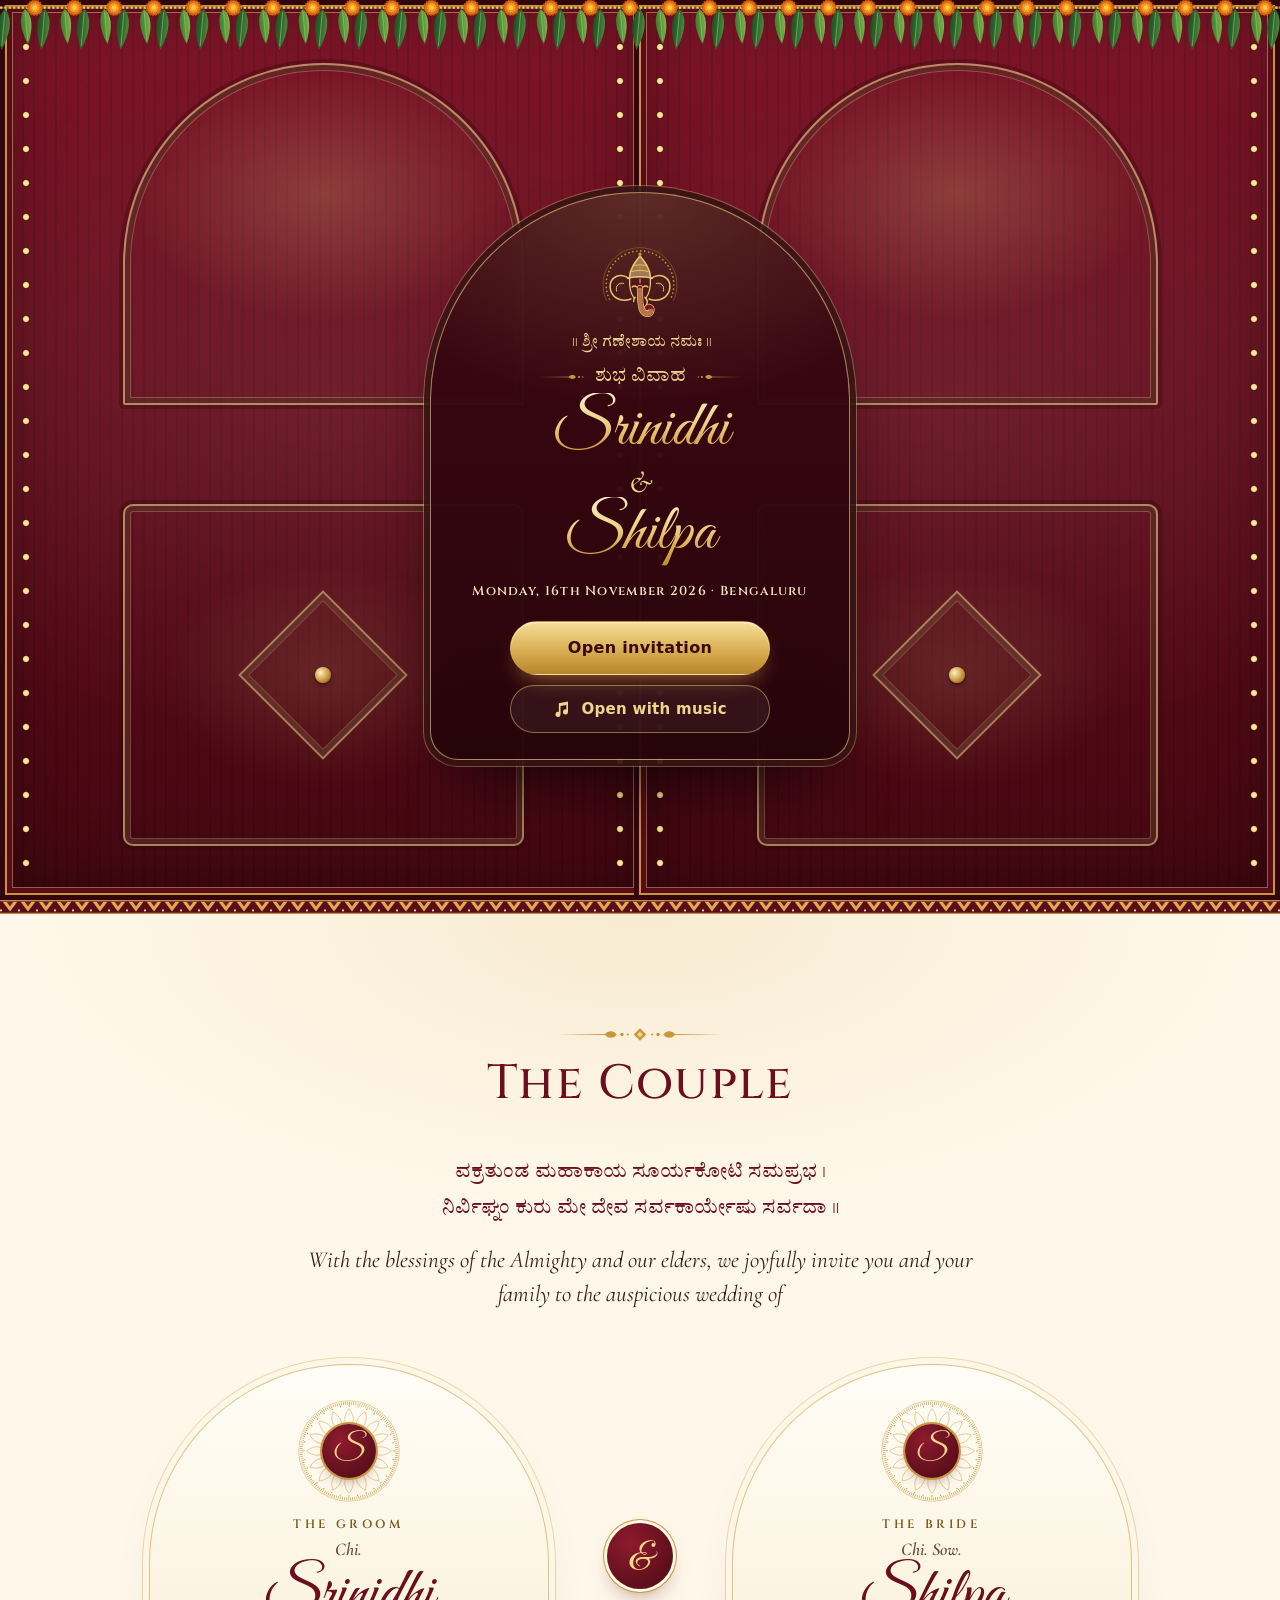
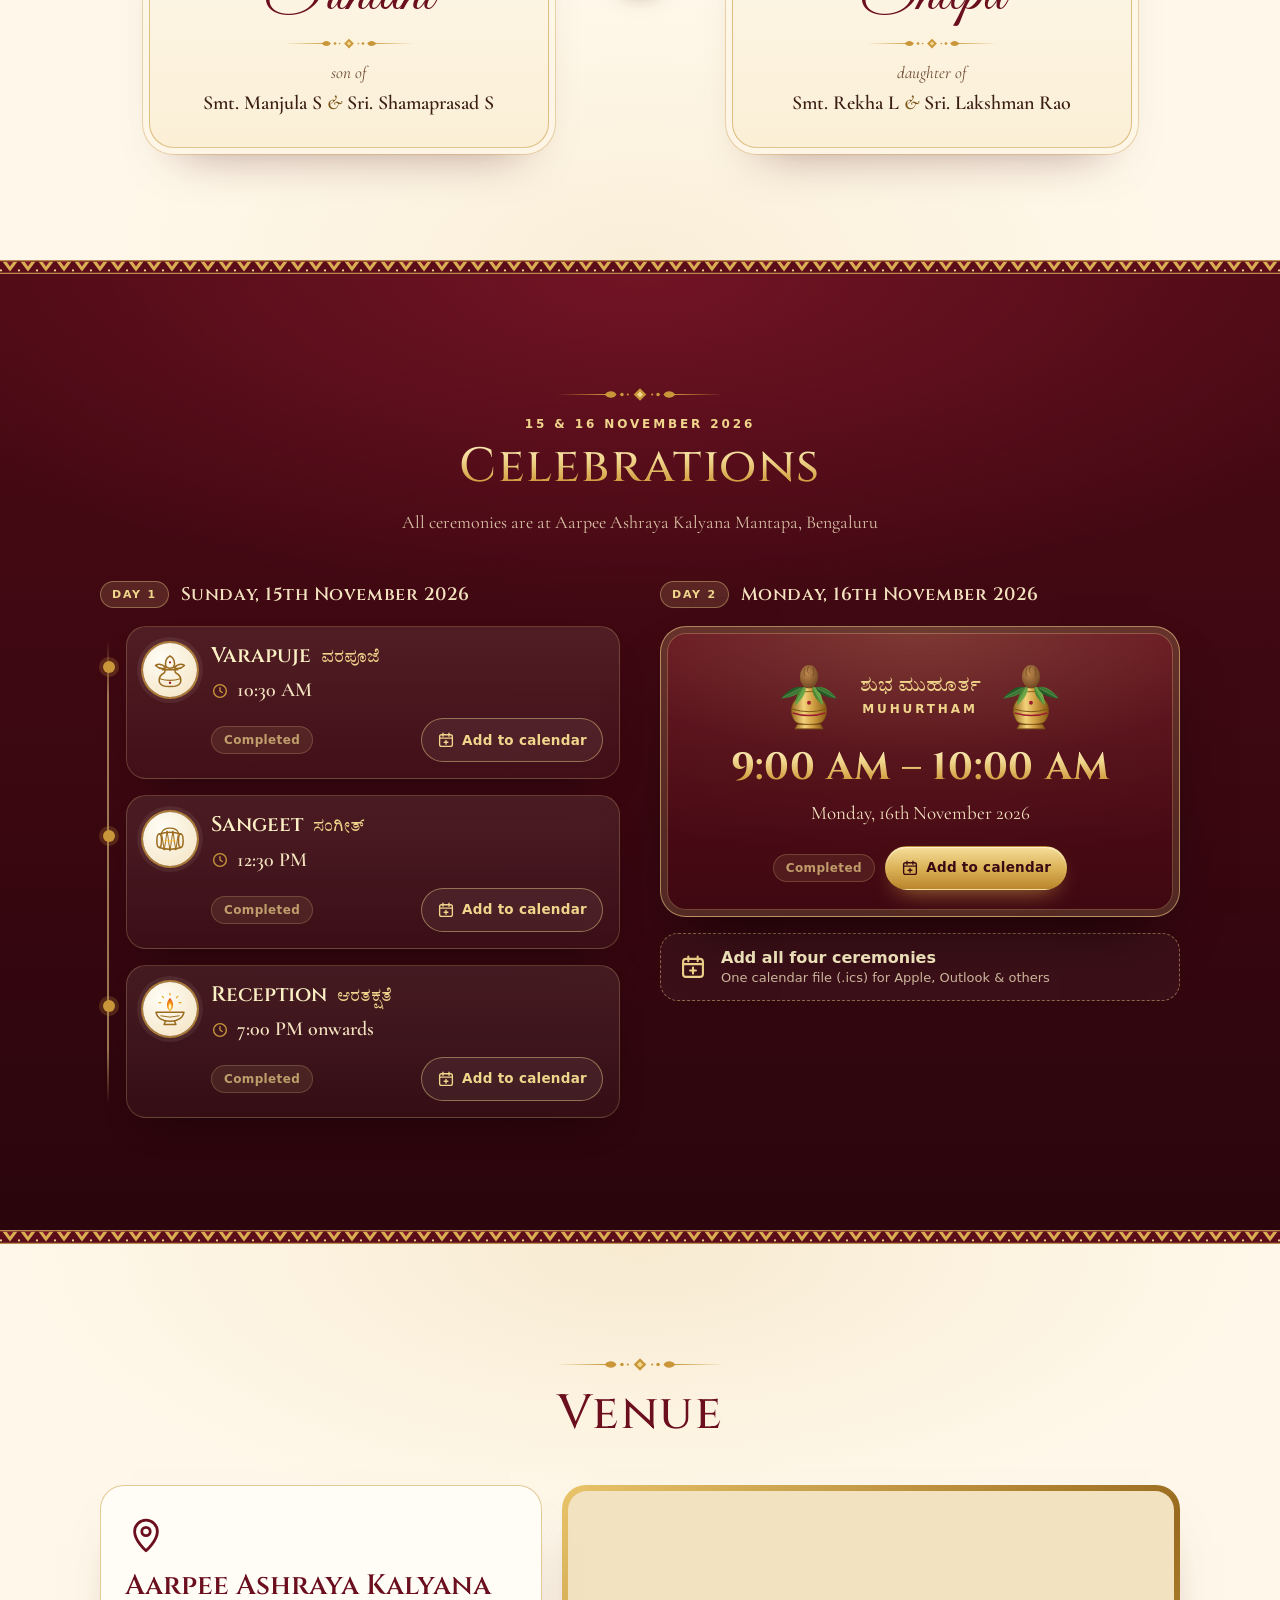
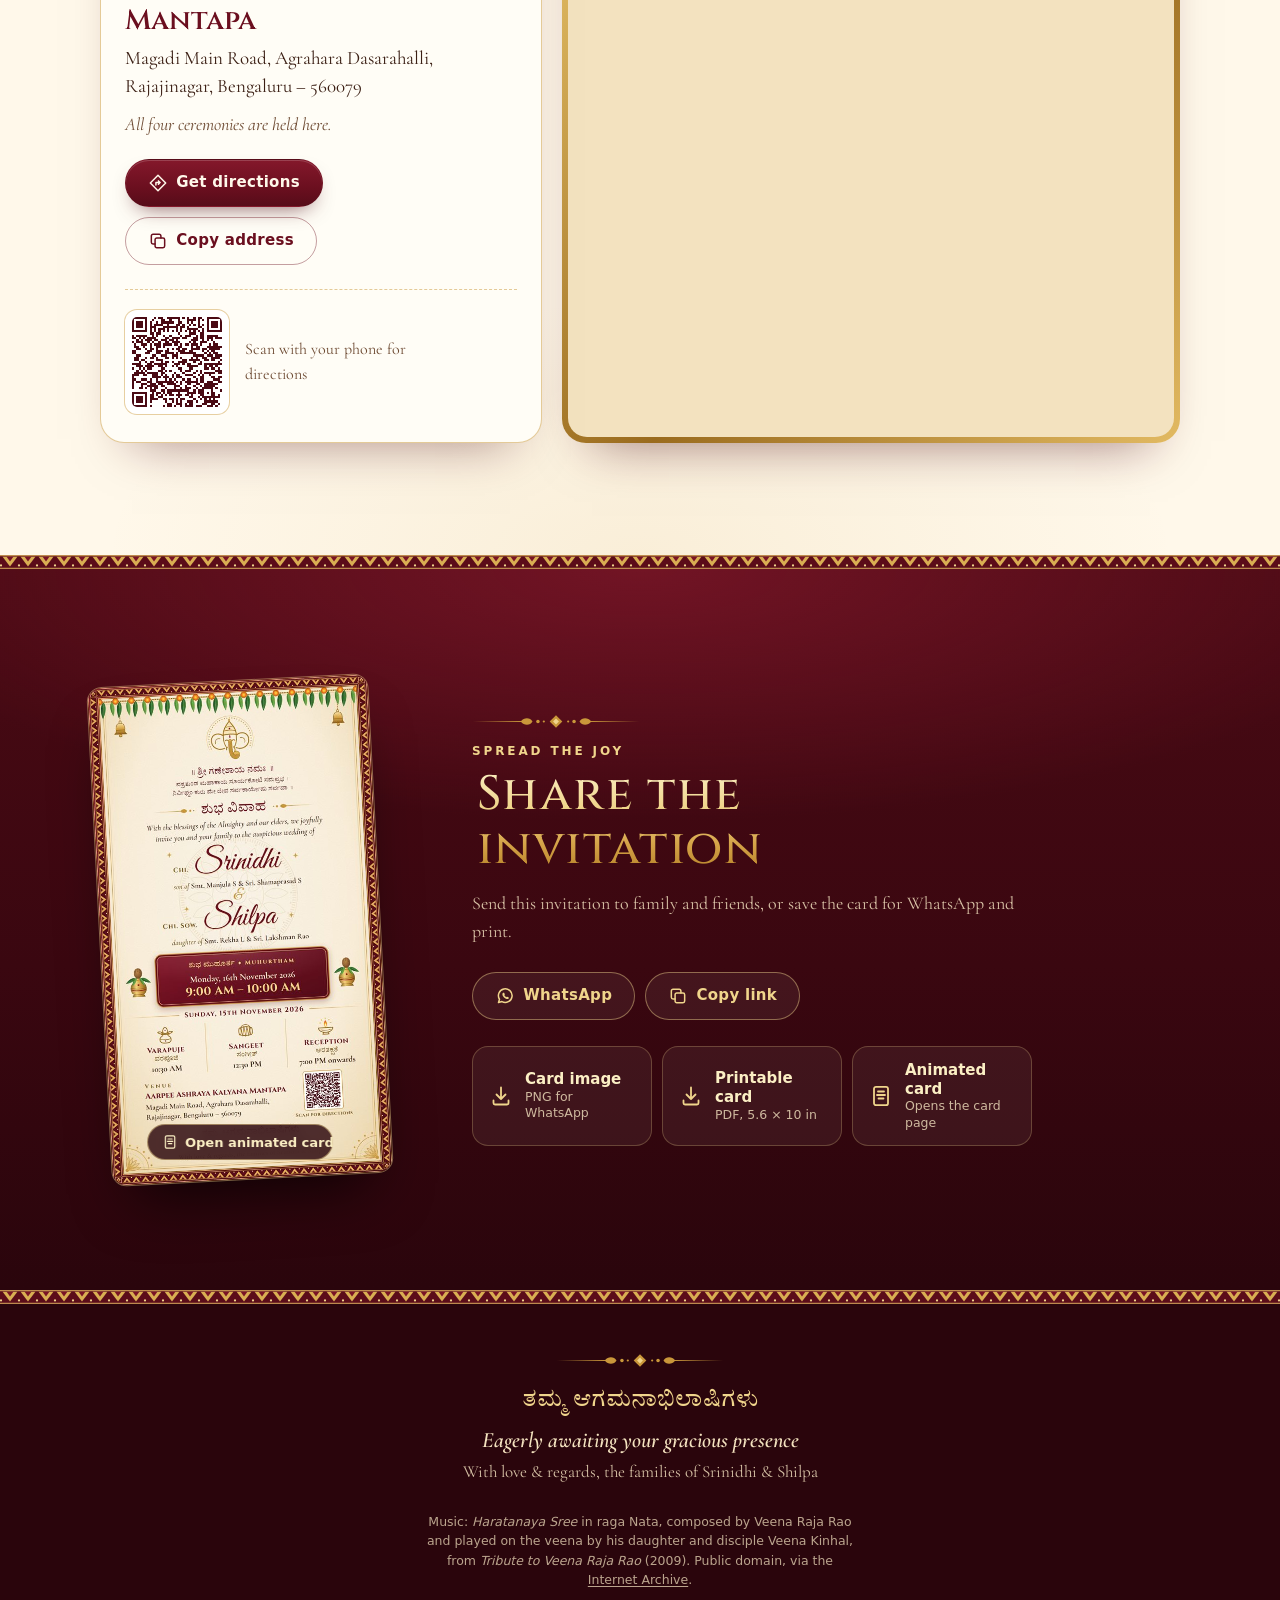
==== index.html @ bb2f0075 "Add public-domain veena background music (Haratanaya Sree) Play Haratanaya Sree (raga Nata), compose" ====
<!DOCTYPE html>
<html lang="en">
<head>
<meta charset="utf-8">
<meta name="viewport" content="width=device-width, initial-scale=1, viewport-fit=cover">
<title>Srinidhi &amp; Shilpa · Wedding Invitation · 16th November 2026</title>
<meta name="description" content="With joy we invite you to the wedding of Srinidhi &amp; Shilpa. Muhurtham: Monday, 16th November 2026, 9:00 AM – 10:00 AM at Aarpee Ashraya Kalyana Mantapa, Rajajinagar, Bengaluru.">
<meta property="og:type" content="website">
<meta property="og:title" content="Srinidhi &amp; Shilpa · Wedding Invitation">
<meta property="og:description" content="Muhurtham: Monday, 16th November 2026, 9:00 AM – 10:00 AM · Aarpee Ashraya Kalyana Mantapa, Bengaluru">
<meta property="og:url" content="https://sriiiii007.github.io/srinidhi-weds-shilpa/">
<meta property="og:image" content="https://sriiiii007.github.io/srinidhi-weds-shilpa/exports/srinidhi-weds-shilpa-invitation-preview.jpg">
<meta property="og:image:type" content="image/jpeg">
<meta property="og:image:width" content="540">
<meta property="og:image:height" content="960">
<meta property="og:image:alt" content="The wedding invitation card of Srinidhi &amp; Shilpa">
<meta name="theme-color" content="#4A0A14">
<link rel="icon" href="assets/favicon.svg" type="image/svg+xml">
<link rel="preconnect" href="https://fonts.googleapis.com">
<link rel="preconnect" href="https://fonts.gstatic.com" crossorigin>
<link rel="stylesheet" href="https://fonts.googleapis.com/css2?family=Cinzel:wght@500;700&amp;family=Cormorant+Garamond:ital,wght@0,500;0,600;0,700;1,500;1,600&amp;family=Great+Vibes&amp;family=Tiro+Kannada&amp;display=swap">
<link rel="stylesheet" href="assets/app.css">
<script>
(function (html) {
  html.classList.add('js');
  try {
    // The doors open once per visit and again on a reload. #section links and coming back to the page
    // (the back button, or returning from the card) go straight to the invitation.
    var perf = window.performance;
    var nav = perf && perf.getEntriesByType ? perf.getEntriesByType('navigation')[0] : null;
    var reload = nav ? nav.type === 'reload' : !!(perf && perf.navigation && perf.navigation.type === 1);
    if (document.wasDiscarded) reload = false; // a tab the browser unloaded to save memory
    if (!reload && (location.hash.length > 1 || sessionStorage.getItem('sws-opened'))) html.classList.add('opened');
  } catch (e) {}
  // If app.js never starts, fall back to the plain page: no doors, everything visible.
  setTimeout(function () { if (!window.SWS_READY) html.classList.remove('js'); }, 6000);
})(document.documentElement);
</script>
<script src="assets/app.js" defer></script>
</head>
<body>

<svg class="sprite" aria-hidden="true" focusable="false">
  <defs>
    <linearGradient id="g-gold" x1="0" y1="0" x2="0" y2="1">
      <stop offset="0" stop-color="#F7E2A0"/>
      <stop offset=".5" stop-color="#D4A246"/>
      <stop offset="1" stop-color="#9A6B1E"/>
    </linearGradient>
    <linearGradient id="g-leaf" x1="0" y1="0" x2="1" y2="0">
      <stop offset="0" stop-color="#1F5220"/>
      <stop offset=".55" stop-color="#2F6B2F"/>
      <stop offset="1" stop-color="#4E8A3A"/>
    </linearGradient>
    <linearGradient id="g-leaf2" x1="0" y1="0" x2="1" y2="0">
      <stop offset="0" stop-color="#3F7D2E"/>
      <stop offset=".55" stop-color="#5C9A3C"/>
      <stop offset="1" stop-color="#86B552"/>
    </linearGradient>
    <linearGradient id="g-fade" gradientUnits="userSpaceOnUse" x1="1" y1="0" x2="60" y2="0">
      <stop offset="0" stop-color="#C9973A" stop-opacity="0"/>
      <stop offset="1" stop-color="#C9973A"/>
    </linearGradient>
    <radialGradient id="g-flame" cx=".5" cy=".7" r=".6">
      <stop offset="0" stop-color="#FFE38A"/>
      <stop offset=".55" stop-color="#F7A21B"/>
      <stop offset="1" stop-color="#E0561B"/>
    </radialGradient>
    <linearGradient id="g-pot" x1="0" y1="0" x2="1" y2="0">
      <stop offset="0" stop-color="#9A6B1E"/>
      <stop offset=".35" stop-color="#F3D27A"/>
      <stop offset=".6" stop-color="#D4A246"/>
      <stop offset="1" stop-color="#8A5A12"/>
    </linearGradient>
    <radialGradient id="g-coconut" cx=".4" cy=".35" r=".7">
      <stop offset="0" stop-color="#C08A4E"/>
      <stop offset="1" stop-color="#6E4520"/>
    </radialGradient>

    <g id="leaf">
      <path d="M0 0C5.6 5 6.9 16.5 0 32C-6.9 16.5-5.6 5 0 0Z"/>
      <path d="M0 2.5V29" fill="none" stroke="#C9E3A4" stroke-width=".55" opacity=".6"/>
    </g>
    <g id="marigold">
      <circle r="5.8" fill="#E66F14"/>
      <circle r="5.8" fill="none" stroke="#B9500B" stroke-width="1.4" stroke-dasharray="1.3 .95"/>
      <circle r="4" fill="#F59A26"/>
      <circle r="4" fill="none" stroke="#D96F10" stroke-width="1.1" stroke-dasharray="1 .75"/>
      <circle r="1.9" fill="#FFC93F"/>
    </g>
    <g id="bell">
      <path d="M0 0V37" stroke="#A87822" stroke-width="1.4" stroke-dasharray="3 1.3"/>
      <circle cy="39.2" r="2.2" fill="none" stroke="#A87822" stroke-width="1.2"/>
      <path d="M0 41.5C-5.8 41.5-8.6 45.6-8.6 52.4V58.6L-11.8 62.6H11.8L8.6 58.6V52.4C8.6 45.6 5.8 41.5 0 41.5Z" fill="url(#g-gold)" stroke="#8A5A12" stroke-width=".8"/>
      <path d="M-8.6 54.6H8.6M-10.4 60.8H10.4" stroke="#8A5A12" stroke-width=".7"/>
      <circle cy="65.6" r="2.7" fill="url(#g-gold)" stroke="#8A5A12" stroke-width=".7"/>
    </g>

    <symbol id="flourish" viewBox="0 0 90 14">
      <path d="M1 7H60" stroke="url(#g-fade)" stroke-width="1.3"/>
      <path d="M58 7C62 1.8 69 1.8 72 7C69 12.2 62 12.2 58 7Z" fill="#C9973A"/>
      <circle cx="78.5" cy="7" r="2.1" fill="#C9973A"/>
      <circle cx="85.5" cy="7" r="1.3" fill="#C9973A"/>
    </symbol>
    <symbol id="orn" viewBox="0 0 200 20">
      <use href="#flourish" x="0" y="3" width="90" height="14"/>
      <use href="#flourish" x="0" y="3" width="90" height="14" transform="matrix(-1 0 0 1 200 0)"/>
      <path d="M100 2.5L107.5 10L100 17.5L92.5 10Z" fill="#C9973A"/>
      <path d="M100 6.5L103.5 10L100 13.5L96.5 10Z" fill="#F0D58C"/>
    </symbol>

    <symbol id="kalasha" viewBox="0 0 60 80">
      <path d="M24 35C24 38 22 39.5 19 41.5C11 46.5 9.5 58 15.5 66C19 70.5 41 70.5 44.5 66C50.5 58 49 46.5 41 41.5C38 39.5 36 38 36 35Z" fill="url(#g-pot)" stroke="#7A5418" stroke-width=".8"/>
      <path d="M12.6 53.5Q30 59 47.4 53.5" fill="none" stroke="#7A5418" stroke-width="1"/>
      <path d="M13.2 57.5Q30 63 46.8 57.5" fill="none" stroke="#9B1B30" stroke-width="1.6"/>
      <circle cx="30" cy="47" r="2" fill="#9B1B30"/>
      <path d="M18 69.5H42L44.5 74H15.5Z" fill="url(#g-pot)" stroke="#7A5418" stroke-width=".8"/>
      <path d="M21.5 31.5H38.5V35.5H21.5Z" fill="url(#g-pot)" stroke="#7A5418" stroke-width=".8"/>
      <use href="#leaf" fill="url(#g-leaf)" transform="translate(23 31) rotate(62) scale(.78)"/>
      <use href="#leaf" fill="url(#g-leaf2)" transform="translate(26 30) rotate(28) scale(.7)"/>
      <use href="#leaf" fill="url(#g-leaf2)" transform="translate(34 30) rotate(-28) scale(.7)"/>
      <use href="#leaf" fill="url(#g-leaf)" transform="translate(37 31) rotate(-62) scale(.78)"/>
      <ellipse cx="30" cy="20" rx="9.5" ry="12" fill="url(#g-coconut)"/>
      <path d="M30 8.5C27.8 12 27.8 15 30 17M26 11C24.5 14 24.6 17 26 19.5M34 11C35.5 14 35.4 17 34 19.5" fill="none" stroke="#4E2E12" stroke-width=".8" opacity=".6"/>
    </symbol>

    <!-- Mandala in currentColor, so it can be gold on maroon or deep gold on ivory -->
    <symbol id="mandala" viewBox="-120 -120 240 240">
      <g fill="none" stroke="currentColor" stroke-width="1">
        <circle r="116"/>
        <circle r="110" stroke-width="7" stroke-dasharray="1.4 3.4"/>
        <circle r="50"/>
        <circle r="16"/>
        <circle r="104" stroke-width="3.2" stroke-linecap="round" stroke-dasharray="0 20.42"/>
<!--@MANDALA-->
        <path d="M0-98C13-82 13-64 0-52C-13-64-13-82 0-98Z" transform="rotate(0)"/>
        <path d="M0-98C13-82 13-64 0-52C-13-64-13-82 0-98Z" transform="rotate(22.5)"/>
        <path d="M0-98C13-82 13-64 0-52C-13-64-13-82 0-98Z" transform="rotate(45)"/>
        <path d="M0-98C13-82 13-64 0-52C-13-64-13-82 0-98Z" transform="rotate(67.5)"/>
        <path d="M0-98C13-82 13-64 0-52C-13-64-13-82 0-98Z" transform="rotate(90)"/>
        <path d="M0-98C13-82 13-64 0-52C-13-64-13-82 0-98Z" transform="rotate(112.5)"/>
        <path d="M0-98C13-82 13-64 0-52C-13-64-13-82 0-98Z" transform="rotate(135)"/>
        <path d="M0-98C13-82 13-64 0-52C-13-64-13-82 0-98Z" transform="rotate(157.5)"/>
        <path d="M0-98C13-82 13-64 0-52C-13-64-13-82 0-98Z" transform="rotate(180)"/>
        <path d="M0-98C13-82 13-64 0-52C-13-64-13-82 0-98Z" transform="rotate(202.5)"/>
        <path d="M0-98C13-82 13-64 0-52C-13-64-13-82 0-98Z" transform="rotate(225)"/>
        <path d="M0-98C13-82 13-64 0-52C-13-64-13-82 0-98Z" transform="rotate(247.5)"/>
        <path d="M0-98C13-82 13-64 0-52C-13-64-13-82 0-98Z" transform="rotate(270)"/>
        <path d="M0-98C13-82 13-64 0-52C-13-64-13-82 0-98Z" transform="rotate(292.5)"/>
        <path d="M0-98C13-82 13-64 0-52C-13-64-13-82 0-98Z" transform="rotate(315)"/>
        <path d="M0-98C13-82 13-64 0-52C-13-64-13-82 0-98Z" transform="rotate(337.5)"/>
        <path d="M0-48C8-40 8-30 0-22C-8-30-8-40 0-48Z" transform="rotate(22.5)"/>
        <path d="M0-48C8-40 8-30 0-22C-8-30-8-40 0-48Z" transform="rotate(67.5)"/>
        <path d="M0-48C8-40 8-30 0-22C-8-30-8-40 0-48Z" transform="rotate(112.5)"/>
        <path d="M0-48C8-40 8-30 0-22C-8-30-8-40 0-48Z" transform="rotate(157.5)"/>
        <path d="M0-48C8-40 8-30 0-22C-8-30-8-40 0-48Z" transform="rotate(202.5)"/>
        <path d="M0-48C8-40 8-30 0-22C-8-30-8-40 0-48Z" transform="rotate(247.5)"/>
        <path d="M0-48C8-40 8-30 0-22C-8-30-8-40 0-48Z" transform="rotate(292.5)"/>
        <path d="M0-48C8-40 8-30 0-22C-8-30-8-40 0-48Z" transform="rotate(337.5)"/>
<!--/@MANDALA-->
      </g>
    </symbol>

    <!-- Ganesha line art. Colours come from --gn-* custom properties on the <svg> that uses it. -->
    <symbol id="ganesha" viewBox="0 0 120 120">
      <g fill="none" stroke-linecap="round" stroke-linejoin="round">
        <path d="M12.9 80A52 52 0 1 1 107.1 80" style="stroke: var(--gn-halo, #C9973A)" stroke-width="2.6" stroke-dasharray="0 6.2"/>
        <path d="M8.3 82A57 57 0 1 1 111.7 82" style="stroke: var(--gn-halo, #C9973A)" stroke-width=".8" opacity=".7"/>
        <g style="stroke: var(--gn-line, #A87822)" stroke-width="2.4">
          <path d="M44 47C44 34 52 24 60 14C68 24 76 34 76 47" style="fill: var(--gn-crown, #F6DE9A)" fill-opacity=".5"/>
          <path d="M41 48Q60 43.5 79 48"/>
          <path d="M47.5 37.5Q60 34 72.5 37.5" stroke-width="1.5"/>
          <path d="M51.5 28.5Q60 26 68.5 28.5" stroke-width="1.3"/>
          <path d="M44 49C30 38 13 46 14 62C15 77 30 86 46 80"/>
          <path d="M76 49C90 38 107 46 106 62C105 77 90 86 74 80"/>
          <path d="M35 56C27 54 22 60 24 68" stroke-width="1.5"/>
          <path d="M85 56C93 54 98 60 96 68" stroke-width="1.5"/>
          <path d="M44 49C43.5 61 45.5 71 50.5 78" stroke-width="2"/>
          <path d="M76 49C76.5 61 74.5 71 69.5 78" stroke-width="2"/>
          <path d="M48 61.5Q51.5 58.5 55 61.5" stroke-width="2.2"/>
          <path d="M65 61.5Q68.5 58.5 72 61.5" stroke-width="2.2"/>
          <path d="M52.5 77.5C50 80 49.5 82 50.3 84" stroke-width="2.2"/>
          <path d="M67.5 77.5C71.5 81 72 86 69.5 90" stroke-width="2.2"/>
        </g>
        <path d="M60 63C60 77 59.5 88 63 96.5C66.5 104.5 75.5 105 77.5 98.5C79 93.5 74.5 90.5 71 93.5" style="stroke: var(--gn-line, #A87822)" stroke-width="9.4"/>
        <path d="M60 63C60 77 59.5 88 63 96.5C66.5 104.5 75.5 105 77.5 98.5C79 93.5 74.5 90.5 71 93.5" style="stroke: var(--gn-trunk, #E2B65A)" stroke-width="7"/>
        <path d="M60 66C60 77 59.5 88 63 96.5C66.5 104.5 75.5 105 77.5 98.5" style="stroke: var(--gn-line, #A87822)" stroke-width="7" stroke-dasharray=".9 3.6" opacity=".55"/>
      </g>
      <path d="M60 47.5C61.8 50.5 61.8 53.5 60 56.5C58.2 53.5 58.2 50.5 60 47.5Z" style="fill: var(--gn-tilak, #9B1B30)"/>
      <circle cx="60" cy="11" r="2.4" style="fill: var(--gn-halo, #C9973A)"/>
      <circle cx="60" cy="32" r="2" style="fill: var(--gn-tilak, #9B1B30)"/>
    </symbol>

    <!-- Interface icons: 24 x 24, stroked with currentColor by CSS -->
    <symbol id="i-home" viewBox="0 0 24 24"><path d="M3.5 10.5L12 3.5L20.5 10.5"/><path d="M5.5 9V20H18.5V9"/><path d="M10 20V14.5H14V20"/></symbol>
    <symbol id="i-couple" viewBox="0 0 24 24"><circle cx="9" cy="8" r="3.2"/><path d="M3 19.5C3 16.1 5.7 13.7 9 13.7S15 16.1 15 19.5"/><path d="M15.5 4.9A3.2 3.2 0 0 1 15.5 11.1"/><path d="M17.6 13.9C19.7 14.5 21 16.5 21 19.5"/></symbol>
    <symbol id="i-events" viewBox="0 0 24 24"><rect x="3.5" y="5" width="17" height="15.5" rx="2.5"/><path d="M3.5 9.5H20.5M8 3V7M16 3V7"/><path d="M8 13.5H8.01M12 13.5H12.01M16 13.5H16.01M8 17H8.01M12 17H12.01" stroke-width="2.6"/></symbol>
    <symbol id="i-venue" viewBox="0 0 24 24"><path d="M12 21S5.5 15.4 5.5 10A6.5 6.5 0 0 1 18.5 10C18.5 15.4 12 21 12 21Z"/><circle cx="12" cy="10" r="2.4"/></symbol>
    <symbol id="i-share" viewBox="0 0 24 24"><path d="M12 15V3.5M7.5 8L12 3.5L16.5 8"/><path d="M5 12.5V19A1.5 1.5 0 0 0 6.5 20.5H17.5A1.5 1.5 0 0 0 19 19V12.5"/></symbol>
    <symbol id="i-music" viewBox="0 0 24 24"><path fill="currentColor" stroke="none" d="M9 18.5a3 3 0 1 1-2-2.83V5.2l11-2.2v12.5a3 3 0 1 1-2-2.83V7.06L9 8.46z"/></symbol>
    <symbol id="i-clock" viewBox="0 0 24 24"><circle cx="12" cy="12" r="8.5"/><path d="M12 7.5V12L15 14"/></symbol>
    <symbol id="i-cal-plus" viewBox="0 0 24 24"><rect x="3.5" y="5" width="17" height="15.5" rx="2.5"/><path d="M3.5 9.5H20.5M8 3V7M16 3V7M12 12.5V17.5M9.5 15H14.5"/></symbol>
    <symbol id="i-directions" viewBox="0 0 24 24"><path d="M12 2.8L21.2 12L12 21.2L2.8 12Z"/><path d="M9.5 14.5V11.5H14.5M12.5 9.5L14.5 11.5L12.5 13.5"/></symbol>
    <symbol id="i-copy" viewBox="0 0 24 24"><rect x="8.5" y="8.5" width="11.5" height="11.5" rx="2"/><path d="M15.5 8.5V6A2 2 0 0 0 13.5 4H6A2 2 0 0 0 4 6V13.5A2 2 0 0 0 6 15.5H8.5"/></symbol>
    <symbol id="i-chat" viewBox="0 0 24 24"><path d="M4.2 19.8L5.4 15.9A8.2 8.2 0 1 1 8.4 18.7Z"/><path fill="currentColor" stroke="none" d="M9.2 8.6C9.5 8 9.9 8 10.2 8H10.6C10.8 8 11 8.1 11.1 8.4L11.7 9.9C11.8 10.1 11.8 10.4 11.6 10.6L11.2 11.1C11.7 12.1 12.5 12.9 13.5 13.4L14 13C14.2 12.8 14.4 12.8 14.6 12.9L16.1 13.5C16.4 13.6 16.5 13.8 16.5 14V14.4C16.5 14.8 16.4 15.2 15.8 15.5C15.2 15.8 14.1 15.8 12.6 15A8.4 8.4 0 0 1 9.5 11.9C8.8 10.5 8.8 9.4 9.2 8.6Z"/></symbol>
    <symbol id="i-download" viewBox="0 0 24 24"><path d="M12 3.5V14.5M7.5 10.5L12 15L16.5 10.5"/><path d="M4.5 16.5V19A1.5 1.5 0 0 0 6 20.5H18A1.5 1.5 0 0 0 19.5 19V16.5"/></symbol>
    <symbol id="i-card" viewBox="0 0 24 24"><rect x="5" y="2.8" width="14" height="18.4" rx="2"/><path d="M9 7.5H15M8 11H16M9.5 14.5H14.5"/></symbol>
    <symbol id="i-external" viewBox="0 0 24 24"><path d="M14 4.5H19.5V10M19.5 4.5L11 13"/><path d="M18 14V18.5A1.5 1.5 0 0 1 16.5 20H5.5A1.5 1.5 0 0 1 4 18.5V7.5A1.5 1.5 0 0 1 5.5 6H10"/></symbol>
    <symbol id="i-file" viewBox="0 0 24 24"><path d="M14 3.5H7A1.5 1.5 0 0 0 5.5 5V19A1.5 1.5 0 0 0 7 20.5H17A1.5 1.5 0 0 0 18.5 19V8Z"/><path d="M14 3.5V8H18.5"/></symbol>
    <symbol id="i-chevron" viewBox="0 0 24 24"><path d="M6 9.5L12 15.5L18 9.5"/></symbol>
    <symbol id="sparkle" viewBox="-10 -10 20 20"><path fill="currentColor" d="M0-10C1-2 2-1 10 0C2 1 1 2 0 10C-1 2-2 1-10 0C-2-1-1-2 0-10Z"/></symbol>
  </defs>
</svg>

<!-- Tap-to-open temple doors. Hidden without JavaScript, after the first visit in a tab, or with a #section link. -->
<div class="intro" id="intro" role="dialog" aria-modal="true" aria-labelledby="intro-title" aria-describedby="intro-date">
  <div class="intro-light" aria-hidden="true"></div>
  <div class="door door-l" aria-hidden="true"><span class="door-arch"></span><span class="door-panel"></span></div>
  <div class="door door-r" aria-hidden="true"><span class="door-arch"></span><span class="door-panel"></span></div>
  <svg class="thorana intro-thorana" viewBox="0 0 1000 44" preserveAspectRatio="xMidYMin slice" aria-hidden="true" focusable="false">
<!--@INTRO-THORANA-->
    <path d="M0 6H1000" stroke="#7A5418" stroke-width="1.8"/>
    <path d="M0 6H1000" stroke="#E8C778" stroke-width="1.8" stroke-dasharray="1.8 1.6"/>
    <g transform="translate(4 7) rotate(5) scale(1)"><g class="sway" style="--d:-0.00s"><use href="#leaf" fill="url(#g-leaf)"/></g></g>
    <g transform="translate(19.5 7) rotate(-5) scale(0.86)"><g class="sway" style="--d:-0.83s"><use href="#leaf" fill="url(#g-leaf2)"/></g></g>
    <g transform="translate(35 7) rotate(5) scale(1)"><g class="sway" style="--d:-1.66s"><use href="#leaf" fill="url(#g-leaf)"/></g></g>
    <g transform="translate(50.5 7) rotate(-5) scale(0.86)"><g class="sway" style="--d:-2.49s"><use href="#leaf" fill="url(#g-leaf2)"/></g></g>
    <g transform="translate(66 7) rotate(5) scale(1)"><g class="sway" style="--d:-3.32s"><use href="#leaf" fill="url(#g-leaf)"/></g></g>
    <g transform="translate(81.5 7) rotate(-5) scale(0.86)"><g class="sway" style="--d:-0.55s"><use href="#leaf" fill="url(#g-leaf2)"/></g></g>
    <g transform="translate(97 7) rotate(5) scale(1)"><g class="sway" style="--d:-1.38s"><use href="#leaf" fill="url(#g-leaf)"/></g></g>
    <g transform="translate(112.5 7) rotate(-5) scale(0.86)"><g class="sway" style="--d:-2.21s"><use href="#leaf" fill="url(#g-leaf2)"/></g></g>
    <g transform="translate(128 7) rotate(5) scale(1)"><g class="sway" style="--d:-3.04s"><use href="#leaf" fill="url(#g-leaf)"/></g></g>
    <g transform="translate(143.5 7) rotate(-5) scale(0.86)"><g class="sway" style="--d:-0.27s"><use href="#leaf" fill="url(#g-leaf2)"/></g></g>
    <g transform="translate(159 7) rotate(5) scale(1)"><g class="sway" style="--d:-1.10s"><use href="#leaf" fill="url(#g-leaf)"/></g></g>
    <g transform="translate(174.5 7) rotate(-5) scale(0.86)"><g class="sway" style="--d:-1.93s"><use href="#leaf" fill="url(#g-leaf2)"/></g></g>
    <g transform="translate(190 7) rotate(5) scale(1)"><g class="sway" style="--d:-2.76s"><use href="#leaf" fill="url(#g-leaf)"/></g></g>
    <g transform="translate(205.5 7) rotate(-5) scale(0.86)"><g class="sway" style="--d:-3.59s"><use href="#leaf" fill="url(#g-leaf2)"/></g></g>
    <g transform="translate(221 7) rotate(5) scale(1)"><g class="sway" style="--d:-0.82s"><use href="#leaf" fill="url(#g-leaf)"/></g></g>
    <g transform="translate(236.5 7) rotate(-5) scale(0.86)"><g class="sway" style="--d:-1.65s"><use href="#leaf" fill="url(#g-leaf2)"/></g></g>
    <g transform="translate(252 7) rotate(5) scale(1)"><g class="sway" style="--d:-2.48s"><use href="#leaf" fill="url(#g-leaf)"/></g></g>
    <g transform="translate(267.5 7) rotate(-5) scale(0.86)"><g class="sway" style="--d:-3.31s"><use href="#leaf" fill="url(#g-leaf2)"/></g></g>
    <g transform="translate(283 7) rotate(5) scale(1)"><g class="sway" style="--d:-0.54s"><use href="#leaf" fill="url(#g-leaf)"/></g></g>
    <g transform="translate(298.5 7) rotate(-5) scale(0.86)"><g class="sway" style="--d:-1.37s"><use href="#leaf" fill="url(#g-leaf2)"/></g></g>
    <g transform="translate(314 7) rotate(5) scale(1)"><g class="sway" style="--d:-2.20s"><use href="#leaf" fill="url(#g-leaf)"/></g></g>
    <g transform="translate(329.5 7) rotate(-5) scale(0.86)"><g class="sway" style="--d:-3.03s"><use href="#leaf" fill="url(#g-leaf2)"/></g></g>
    <g transform="translate(345 7) rotate(5) scale(1)"><g class="sway" style="--d:-0.26s"><use href="#leaf" fill="url(#g-leaf)"/></g></g>
    <g transform="translate(360.5 7) rotate(-5) scale(0.86)"><g class="sway" style="--d:-1.09s"><use href="#leaf" fill="url(#g-leaf2)"/></g></g>
    <g transform="translate(376 7) rotate(5) scale(1)"><g class="sway" style="--d:-1.92s"><use href="#leaf" fill="url(#g-leaf)"/></g></g>
    <g transform="translate(391.5 7) rotate(-5) scale(0.86)"><g class="sway" style="--d:-2.75s"><use href="#leaf" fill="url(#g-leaf2)"/></g></g>
    <g transform="translate(407 7) rotate(5) scale(1)"><g class="sway" style="--d:-3.58s"><use href="#leaf" fill="url(#g-leaf)"/></g></g>
    <g transform="translate(422.5 7) rotate(-5) scale(0.86)"><g class="sway" style="--d:-0.81s"><use href="#leaf" fill="url(#g-leaf2)"/></g></g>
    <g transform="translate(438 7) rotate(5) scale(1)"><g class="sway" style="--d:-1.64s"><use href="#leaf" fill="url(#g-leaf)"/></g></g>
    <g transform="translate(453.5 7) rotate(-5) scale(0.86)"><g class="sway" style="--d:-2.47s"><use href="#leaf" fill="url(#g-leaf2)"/></g></g>
    <g transform="translate(469 7) rotate(5) scale(1)"><g class="sway" style="--d:-3.30s"><use href="#leaf" fill="url(#g-leaf)"/></g></g>
    <g transform="translate(484.5 7) rotate(-5) scale(0.86)"><g class="sway" style="--d:-0.53s"><use href="#leaf" fill="url(#g-leaf2)"/></g></g>
    <g transform="translate(500 7) rotate(5) scale(1)"><g class="sway" style="--d:-1.36s"><use href="#leaf" fill="url(#g-leaf)"/></g></g>
    <g transform="translate(515.5 7) rotate(-5) scale(0.86)"><g class="sway" style="--d:-2.19s"><use href="#leaf" fill="url(#g-leaf2)"/></g></g>
    <g transform="translate(531 7) rotate(5) scale(1)"><g class="sway" style="--d:-3.02s"><use href="#leaf" fill="url(#g-leaf)"/></g></g>
    <g transform="translate(546.5 7) rotate(-5) scale(0.86)"><g class="sway" style="--d:-0.25s"><use href="#leaf" fill="url(#g-leaf2)"/></g></g>
    <g transform="translate(562 7) rotate(5) scale(1)"><g class="sway" style="--d:-1.08s"><use href="#leaf" fill="url(#g-leaf)"/></g></g>
    <g transform="translate(577.5 7) rotate(-5) scale(0.86)"><g class="sway" style="--d:-1.91s"><use href="#leaf" fill="url(#g-leaf2)"/></g></g>
    <g transform="translate(593 7) rotate(5) scale(1)"><g class="sway" style="--d:-2.74s"><use href="#leaf" fill="url(#g-leaf)"/></g></g>
    <g transform="translate(608.5 7) rotate(-5) scale(0.86)"><g class="sway" style="--d:-3.57s"><use href="#leaf" fill="url(#g-leaf2)"/></g></g>
    <g transform="translate(624 7) rotate(5) scale(1)"><g class="sway" style="--d:-0.80s"><use href="#leaf" fill="url(#g-leaf)"/></g></g>
    <g transform="translate(639.5 7) rotate(-5) scale(0.86)"><g class="sway" style="--d:-1.63s"><use href="#leaf" fill="url(#g-leaf2)"/></g></g>
    <g transform="translate(655 7) rotate(5) scale(1)"><g class="sway" style="--d:-2.46s"><use href="#leaf" fill="url(#g-leaf)"/></g></g>
    <g transform="translate(670.5 7) rotate(-5) scale(0.86)"><g class="sway" style="--d:-3.29s"><use href="#leaf" fill="url(#g-leaf2)"/></g></g>
    <g transform="translate(686 7) rotate(5) scale(1)"><g class="sway" style="--d:-0.52s"><use href="#leaf" fill="url(#g-leaf)"/></g></g>
    <g transform="translate(701.5 7) rotate(-5) scale(0.86)"><g class="sway" style="--d:-1.35s"><use href="#leaf" fill="url(#g-leaf2)"/></g></g>
    <g transform="translate(717 7) rotate(5) scale(1)"><g class="sway" style="--d:-2.18s"><use href="#leaf" fill="url(#g-leaf)"/></g></g>
    <g transform="translate(732.5 7) rotate(-5) scale(0.86)"><g class="sway" style="--d:-3.01s"><use href="#leaf" fill="url(#g-leaf2)"/></g></g>
    <g transform="translate(748 7) rotate(5) scale(1)"><g class="sway" style="--d:-0.24s"><use href="#leaf" fill="url(#g-leaf)"/></g></g>
    <g transform="translate(763.5 7) rotate(-5) scale(0.86)"><g class="sway" style="--d:-1.07s"><use href="#leaf" fill="url(#g-leaf2)"/></g></g>
    <g transform="translate(779 7) rotate(5) scale(1)"><g class="sway" style="--d:-1.90s"><use href="#leaf" fill="url(#g-leaf)"/></g></g>
    <g transform="translate(794.5 7) rotate(-5) scale(0.86)"><g class="sway" style="--d:-2.73s"><use href="#leaf" fill="url(#g-leaf2)"/></g></g>
    <g transform="translate(810 7) rotate(5) scale(1)"><g class="sway" style="--d:-3.56s"><use href="#leaf" fill="url(#g-leaf)"/></g></g>
    <g transform="translate(825.5 7) rotate(-5) scale(0.86)"><g class="sway" style="--d:-0.79s"><use href="#leaf" fill="url(#g-leaf2)"/></g></g>
    <g transform="translate(841 7) rotate(5) scale(1)"><g class="sway" style="--d:-1.62s"><use href="#leaf" fill="url(#g-leaf)"/></g></g>
    <g transform="translate(856.5 7) rotate(-5) scale(0.86)"><g class="sway" style="--d:-2.45s"><use href="#leaf" fill="url(#g-leaf2)"/></g></g>
    <g transform="translate(872 7) rotate(5) scale(1)"><g class="sway" style="--d:-3.28s"><use href="#leaf" fill="url(#g-leaf)"/></g></g>
    <g transform="translate(887.5 7) rotate(-5) scale(0.86)"><g class="sway" style="--d:-0.51s"><use href="#leaf" fill="url(#g-leaf2)"/></g></g>
    <g transform="translate(903 7) rotate(5) scale(1)"><g class="sway" style="--d:-1.34s"><use href="#leaf" fill="url(#g-leaf)"/></g></g>
    <g transform="translate(918.5 7) rotate(-5) scale(0.86)"><g class="sway" style="--d:-2.17s"><use href="#leaf" fill="url(#g-leaf2)"/></g></g>
    <g transform="translate(934 7) rotate(5) scale(1)"><g class="sway" style="--d:-3.00s"><use href="#leaf" fill="url(#g-leaf)"/></g></g>
    <g transform="translate(949.5 7) rotate(-5) scale(0.86)"><g class="sway" style="--d:-0.23s"><use href="#leaf" fill="url(#g-leaf2)"/></g></g>
    <g transform="translate(965 7) rotate(5) scale(1)"><g class="sway" style="--d:-1.06s"><use href="#leaf" fill="url(#g-leaf)"/></g></g>
    <g transform="translate(980.5 7) rotate(-5) scale(0.86)"><g class="sway" style="--d:-1.89s"><use href="#leaf" fill="url(#g-leaf2)"/></g></g>
    <g transform="translate(996 7) rotate(5) scale(1)"><g class="sway" style="--d:-2.72s"><use href="#leaf" fill="url(#g-leaf)"/></g></g>
    <use href="#marigold" x="27.25" y="6"/>
    <use href="#marigold" x="58.25" y="6"/>
    <use href="#marigold" x="89.25" y="6"/>
    <use href="#marigold" x="120.25" y="6"/>
    <use href="#marigold" x="151.25" y="6"/>
    <use href="#marigold" x="182.25" y="6"/>
    <use href="#marigold" x="213.25" y="6"/>
    <use href="#marigold" x="244.25" y="6"/>
    <use href="#marigold" x="275.25" y="6"/>
    <use href="#marigold" x="306.25" y="6"/>
    <use href="#marigold" x="337.25" y="6"/>
    <use href="#marigold" x="368.25" y="6"/>
    <use href="#marigold" x="399.25" y="6"/>
    <use href="#marigold" x="430.25" y="6"/>
    <use href="#marigold" x="461.25" y="6"/>
    <use href="#marigold" x="492.25" y="6"/>
    <use href="#marigold" x="523.25" y="6"/>
    <use href="#marigold" x="554.25" y="6"/>
    <use href="#marigold" x="585.25" y="6"/>
    <use href="#marigold" x="616.25" y="6"/>
    <use href="#marigold" x="647.25" y="6"/>
    <use href="#marigold" x="678.25" y="6"/>
    <use href="#marigold" x="709.25" y="6"/>
    <use href="#marigold" x="740.25" y="6"/>
    <use href="#marigold" x="771.25" y="6"/>
    <use href="#marigold" x="802.25" y="6"/>
    <use href="#marigold" x="833.25" y="6"/>
    <use href="#marigold" x="864.25" y="6"/>
    <use href="#marigold" x="895.25" y="6"/>
    <use href="#marigold" x="926.25" y="6"/>
    <use href="#marigold" x="957.25" y="6"/>
    <use href="#marigold" x="988.25" y="6"/>
<!--/@INTRO-THORANA-->
  </svg>
  <div class="intro-card">
    <svg class="intro-ganesha gold-ganesha" viewBox="0 0 120 120" role="img" aria-label="Lord Ganesha"><use href="#ganesha"/></svg>
    <p class="intro-invoke kn" lang="kn">॥ ಶ್ರೀ ಗಣೇಶಾಯ ನಮಃ ॥</p>
    <p class="intro-kicker"><svg aria-hidden="true" focusable="false"><use href="#flourish"/></svg><span class="kn" lang="kn">ಶುಭ ವಿವಾಹ</span><svg class="flip" aria-hidden="true" focusable="false"><use href="#flourish"/></svg></p>
    <h2 class="intro-names" id="intro-title"><span class="gold-text">Srinidhi</span> <span class="amp">&amp;</span> <span class="gold-text">Shilpa</span></h2>
    <p class="intro-date" id="intro-date"><span class="nw">Monday, 16th November 2026</span> <span class="intro-sep" aria-hidden="true">·</span> <span class="intro-city">Bengaluru</span></p>
    <div class="intro-actions">
      <button class="btn btn-gold btn-lg" type="button" data-open>Open invitation</button>
      <button class="btn btn-ghost" type="button" data-open-music hidden><svg class="i" aria-hidden="true" focusable="false"><use href="#i-music"/></svg>Open with music</button>
    </div>
  </div>
</div>

<div class="app" id="app">
<main id="main">

  <section class="hero" id="home" aria-labelledby="hero-title">
    <svg class="hero-mandala" aria-hidden="true" focusable="false"><use href="#mandala"/></svg>
    <div class="petals" aria-hidden="true"></div>
    <svg class="hero-bell hero-bell-l" viewBox="-14 0 28 70" aria-hidden="true" focusable="false"><g class="bell"><use href="#bell"/></g></svg>
    <svg class="hero-bell hero-bell-r" viewBox="-14 0 28 70" aria-hidden="true" focusable="false"><g class="bell bell-r"><use href="#bell"/></g></svg>
    <svg class="thorana hero-thorana" viewBox="0 0 1000 44" preserveAspectRatio="xMidYMin slice" aria-hidden="true" focusable="false">
<!--@HERO-THORANA-->
      <path d="M0 6H1000" stroke="#7A5418" stroke-width="1.8"/>
      <path d="M0 6H1000" stroke="#E8C778" stroke-width="1.8" stroke-dasharray="1.8 1.6"/>
      <g transform="translate(4 7) rotate(5) scale(1)"><g class="sway" style="--d:-0.00s"><use href="#leaf" fill="url(#g-leaf)"/></g></g>
      <g transform="translate(19.5 7) rotate(-5) scale(0.86)"><g class="sway" style="--d:-0.83s"><use href="#leaf" fill="url(#g-leaf2)"/></g></g>
      <g transform="translate(35 7) rotate(5) scale(1)"><g class="sway" style="--d:-1.66s"><use href="#leaf" fill="url(#g-leaf)"/></g></g>
      <g transform="translate(50.5 7) rotate(-5) scale(0.86)"><g class="sway" style="--d:-2.49s"><use href="#leaf" fill="url(#g-leaf2)"/></g></g>
      <g transform="translate(66 7) rotate(5) scale(1)"><g class="sway" style="--d:-3.32s"><use href="#leaf" fill="url(#g-leaf)"/></g></g>
      <g transform="translate(81.5 7) rotate(-5) scale(0.86)"><g class="sway" style="--d:-0.55s"><use href="#leaf" fill="url(#g-leaf2)"/></g></g>
      <g transform="translate(97 7) rotate(5) scale(1)"><g class="sway" style="--d:-1.38s"><use href="#leaf" fill="url(#g-leaf)"/></g></g>
      <g transform="translate(112.5 7) rotate(-5) scale(0.86)"><g class="sway" style="--d:-2.21s"><use href="#leaf" fill="url(#g-leaf2)"/></g></g>
      <g transform="translate(128 7) rotate(5) scale(1)"><g class="sway" style="--d:-3.04s"><use href="#leaf" fill="url(#g-leaf)"/></g></g>
      <g transform="translate(143.5 7) rotate(-5) scale(0.86)"><g class="sway" style="--d:-0.27s"><use href="#leaf" fill="url(#g-leaf2)"/></g></g>
      <g transform="translate(159 7) rotate(5) scale(1)"><g class="sway" style="--d:-1.10s"><use href="#leaf" fill="url(#g-leaf)"/></g></g>
      <g transform="translate(174.5 7) rotate(-5) scale(0.86)"><g class="sway" style="--d:-1.93s"><use href="#leaf" fill="url(#g-leaf2)"/></g></g>
      <g transform="translate(190 7) rotate(5) scale(1)"><g class="sway" style="--d:-2.76s"><use href="#leaf" fill="url(#g-leaf)"/></g></g>
      <g transform="translate(205.5 7) rotate(-5) scale(0.86)"><g class="sway" style="--d:-3.59s"><use href="#leaf" fill="url(#g-leaf2)"/></g></g>
      <g transform="translate(221 7) rotate(5) scale(1)"><g class="sway" style="--d:-0.82s"><use href="#leaf" fill="url(#g-leaf)"/></g></g>
      <g transform="translate(236.5 7) rotate(-5) scale(0.86)"><g class="sway" style="--d:-1.65s"><use href="#leaf" fill="url(#g-leaf2)"/></g></g>
      <g transform="translate(252 7) rotate(5) scale(1)"><g class="sway" style="--d:-2.48s"><use href="#leaf" fill="url(#g-leaf)"/></g></g>
      <g transform="translate(267.5 7) rotate(-5) scale(0.86)"><g class="sway" style="--d:-3.31s"><use href="#leaf" fill="url(#g-leaf2)"/></g></g>
      <g transform="translate(283 7) rotate(5) scale(1)"><g class="sway" style="--d:-0.54s"><use href="#leaf" fill="url(#g-leaf)"/></g></g>
      <g transform="translate(298.5 7) rotate(-5) scale(0.86)"><g class="sway" style="--d:-1.37s"><use href="#leaf" fill="url(#g-leaf2)"/></g></g>
      <g transform="translate(314 7) rotate(5) scale(1)"><g class="sway" style="--d:-2.20s"><use href="#leaf" fill="url(#g-leaf)"/></g></g>
      <g transform="translate(329.5 7) rotate(-5) scale(0.86)"><g class="sway" style="--d:-3.03s"><use href="#leaf" fill="url(#g-leaf2)"/></g></g>
      <g transform="translate(345 7) rotate(5) scale(1)"><g class="sway" style="--d:-0.26s"><use href="#leaf" fill="url(#g-leaf)"/></g></g>
      <g transform="translate(360.5 7) rotate(-5) scale(0.86)"><g class="sway" style="--d:-1.09s"><use href="#leaf" fill="url(#g-leaf2)"/></g></g>
      <g transform="translate(376 7) rotate(5) scale(1)"><g class="sway" style="--d:-1.92s"><use href="#leaf" fill="url(#g-leaf)"/></g></g>
      <g transform="translate(391.5 7) rotate(-5) scale(0.86)"><g class="sway" style="--d:-2.75s"><use href="#leaf" fill="url(#g-leaf2)"/></g></g>
      <g transform="translate(407 7) rotate(5) scale(1)"><g class="sway" style="--d:-3.58s"><use href="#leaf" fill="url(#g-leaf)"/></g></g>
      <g transform="translate(422.5 7) rotate(-5) scale(0.86)"><g class="sway" style="--d:-0.81s"><use href="#leaf" fill="url(#g-leaf2)"/></g></g>
      <g transform="translate(438 7) rotate(5) scale(1)"><g class="sway" style="--d:-1.64s"><use href="#leaf" fill="url(#g-leaf)"/></g></g>
      <g transform="translate(453.5 7) rotate(-5) scale(0.86)"><g class="sway" style="--d:-2.47s"><use href="#leaf" fill="url(#g-leaf2)"/></g></g>
      <g transform="translate(469 7) rotate(5) scale(1)"><g class="sway" style="--d:-3.30s"><use href="#leaf" fill="url(#g-leaf)"/></g></g>
      <g transform="translate(484.5 7) rotate(-5) scale(0.86)"><g class="sway" style="--d:-0.53s"><use href="#leaf" fill="url(#g-leaf2)"/></g></g>
      <g transform="translate(500 7) rotate(5) scale(1)"><g class="sway" style="--d:-1.36s"><use href="#leaf" fill="url(#g-leaf)"/></g></g>
      <g transform="translate(515.5 7) rotate(-5) scale(0.86)"><g class="sway" style="--d:-2.19s"><use href="#leaf" fill="url(#g-leaf2)"/></g></g>
      <g transform="translate(531 7) rotate(5) scale(1)"><g class="sway" style="--d:-3.02s"><use href="#leaf" fill="url(#g-leaf)"/></g></g>
      <g transform="translate(546.5 7) rotate(-5) scale(0.86)"><g class="sway" style="--d:-0.25s"><use href="#leaf" fill="url(#g-leaf2)"/></g></g>
      <g transform="translate(562 7) rotate(5) scale(1)"><g class="sway" style="--d:-1.08s"><use href="#leaf" fill="url(#g-leaf)"/></g></g>
      <g transform="translate(577.5 7) rotate(-5) scale(0.86)"><g class="sway" style="--d:-1.91s"><use href="#leaf" fill="url(#g-leaf2)"/></g></g>
      <g transform="translate(593 7) rotate(5) scale(1)"><g class="sway" style="--d:-2.74s"><use href="#leaf" fill="url(#g-leaf)"/></g></g>
      <g transform="translate(608.5 7) rotate(-5) scale(0.86)"><g class="sway" style="--d:-3.57s"><use href="#leaf" fill="url(#g-leaf2)"/></g></g>
      <g transform="translate(624 7) rotate(5) scale(1)"><g class="sway" style="--d:-0.80s"><use href="#leaf" fill="url(#g-leaf)"/></g></g>
      <g transform="translate(639.5 7) rotate(-5) scale(0.86)"><g class="sway" style="--d:-1.63s"><use href="#leaf" fill="url(#g-leaf2)"/></g></g>
      <g transform="translate(655 7) rotate(5) scale(1)"><g class="sway" style="--d:-2.46s"><use href="#leaf" fill="url(#g-leaf)"/></g></g>
      <g transform="translate(670.5 7) rotate(-5) scale(0.86)"><g class="sway" style="--d:-3.29s"><use href="#leaf" fill="url(#g-leaf2)"/></g></g>
      <g transform="translate(686 7) rotate(5) scale(1)"><g class="sway" style="--d:-0.52s"><use href="#leaf" fill="url(#g-leaf)"/></g></g>
      <g transform="translate(701.5 7) rotate(-5) scale(0.86)"><g class="sway" style="--d:-1.35s"><use href="#leaf" fill="url(#g-leaf2)"/></g></g>
      <g transform="translate(717 7) rotate(5) scale(1)"><g class="sway" style="--d:-2.18s"><use href="#leaf" fill="url(#g-leaf)"/></g></g>
      <g transform="translate(732.5 7) rotate(-5) scale(0.86)"><g class="sway" style="--d:-3.01s"><use href="#leaf" fill="url(#g-leaf2)"/></g></g>
      <g transform="translate(748 7) rotate(5) scale(1)"><g class="sway" style="--d:-0.24s"><use href="#leaf" fill="url(#g-leaf)"/></g></g>
      <g transform="translate(763.5 7) rotate(-5) scale(0.86)"><g class="sway" style="--d:-1.07s"><use href="#leaf" fill="url(#g-leaf2)"/></g></g>
      <g transform="translate(779 7) rotate(5) scale(1)"><g class="sway" style="--d:-1.90s"><use href="#leaf" fill="url(#g-leaf)"/></g></g>
      <g transform="translate(794.5 7) rotate(-5) scale(0.86)"><g class="sway" style="--d:-2.73s"><use href="#leaf" fill="url(#g-leaf2)"/></g></g>
      <g transform="translate(810 7) rotate(5) scale(1)"><g class="sway" style="--d:-3.56s"><use href="#leaf" fill="url(#g-leaf)"/></g></g>
      <g transform="translate(825.5 7) rotate(-5) scale(0.86)"><g class="sway" style="--d:-0.79s"><use href="#leaf" fill="url(#g-leaf2)"/></g></g>
      <g transform="translate(841 7) rotate(5) scale(1)"><g class="sway" style="--d:-1.62s"><use href="#leaf" fill="url(#g-leaf)"/></g></g>
      <g transform="translate(856.5 7) rotate(-5) scale(0.86)"><g class="sway" style="--d:-2.45s"><use href="#leaf" fill="url(#g-leaf2)"/></g></g>
      <g transform="translate(872 7) rotate(5) scale(1)"><g class="sway" style="--d:-3.28s"><use href="#leaf" fill="url(#g-leaf)"/></g></g>
      <g transform="translate(887.5 7) rotate(-5) scale(0.86)"><g class="sway" style="--d:-0.51s"><use href="#leaf" fill="url(#g-leaf2)"/></g></g>
      <g transform="translate(903 7) rotate(5) scale(1)"><g class="sway" style="--d:-1.34s"><use href="#leaf" fill="url(#g-leaf)"/></g></g>
      <g transform="translate(918.5 7) rotate(-5) scale(0.86)"><g class="sway" style="--d:-2.17s"><use href="#leaf" fill="url(#g-leaf2)"/></g></g>
      <g transform="translate(934 7) rotate(5) scale(1)"><g class="sway" style="--d:-3.00s"><use href="#leaf" fill="url(#g-leaf)"/></g></g>
      <g transform="translate(949.5 7) rotate(-5) scale(0.86)"><g class="sway" style="--d:-0.23s"><use href="#leaf" fill="url(#g-leaf2)"/></g></g>
      <g transform="translate(965 7) rotate(5) scale(1)"><g class="sway" style="--d:-1.06s"><use href="#leaf" fill="url(#g-leaf)"/></g></g>
      <g transform="translate(980.5 7) rotate(-5) scale(0.86)"><g class="sway" style="--d:-1.89s"><use href="#leaf" fill="url(#g-leaf2)"/></g></g>
      <g transform="translate(996 7) rotate(5) scale(1)"><g class="sway" style="--d:-2.72s"><use href="#leaf" fill="url(#g-leaf)"/></g></g>
      <use href="#marigold" x="27.25" y="6"/>
      <use href="#marigold" x="58.25" y="6"/>
      <use href="#marigold" x="89.25" y="6"/>
      <use href="#marigold" x="120.25" y="6"/>
      <use href="#marigold" x="151.25" y="6"/>
      <use href="#marigold" x="182.25" y="6"/>
      <use href="#marigold" x="213.25" y="6"/>
      <use href="#marigold" x="244.25" y="6"/>
      <use href="#marigold" x="275.25" y="6"/>
      <use href="#marigold" x="306.25" y="6"/>
      <use href="#marigold" x="337.25" y="6"/>
      <use href="#marigold" x="368.25" y="6"/>
      <use href="#marigold" x="399.25" y="6"/>
      <use href="#marigold" x="430.25" y="6"/>
      <use href="#marigold" x="461.25" y="6"/>
      <use href="#marigold" x="492.25" y="6"/>
      <use href="#marigold" x="523.25" y="6"/>
      <use href="#marigold" x="554.25" y="6"/>
      <use href="#marigold" x="585.25" y="6"/>
      <use href="#marigold" x="616.25" y="6"/>
      <use href="#marigold" x="647.25" y="6"/>
      <use href="#marigold" x="678.25" y="6"/>
      <use href="#marigold" x="709.25" y="6"/>
      <use href="#marigold" x="740.25" y="6"/>
      <use href="#marigold" x="771.25" y="6"/>
      <use href="#marigold" x="802.25" y="6"/>
      <use href="#marigold" x="833.25" y="6"/>
      <use href="#marigold" x="864.25" y="6"/>
      <use href="#marigold" x="895.25" y="6"/>
      <use href="#marigold" x="926.25" y="6"/>
      <use href="#marigold" x="957.25" y="6"/>
      <use href="#marigold" x="988.25" y="6"/>
<!--/@HERO-THORANA-->
    </svg>

    <div class="hero-inner">
      <svg class="hero-ganesha gold-ganesha" data-rise style="--i:0" viewBox="0 0 120 120" role="img" aria-label="Lord Ganesha"><use href="#ganesha"/></svg>
      <p class="hero-invoke kn" lang="kn" data-rise style="--i:1">॥ ಶ್ರೀ ಗಣೇಶಾಯ ನಮಃ ॥</p>
      <p class="hero-title" data-rise style="--i:2"><svg aria-hidden="true" focusable="false"><use href="#flourish"/></svg><span class="kn" lang="kn">ಶುಭ ವಿವಾಹ</span><svg class="flip" aria-hidden="true" focusable="false"><use href="#flourish"/></svg></p>
      <h1 class="hero-names" id="hero-title" tabindex="-1" data-rise style="--i:3">
        <span class="gold-text">Srinidhi</span>
        <span class="amp gold-text">&amp;</span>
        <span class="gold-text">Shilpa</span>
        <svg class="sparkle" style="left: 4%; top: 18%;" aria-hidden="true" focusable="false"><use href="#sparkle"/></svg>
        <svg class="sparkle" style="right: 6%; top: 8%;" aria-hidden="true" focusable="false"><use href="#sparkle"/></svg>
        <svg class="sparkle" style="left: 12%; bottom: 10%;" aria-hidden="true" focusable="false"><use href="#sparkle"/></svg>
        <svg class="sparkle" style="right: 10%; bottom: 22%;" aria-hidden="true" focusable="false"><use href="#sparkle"/></svg>
      </h1>
      <p class="hero-date" data-rise style="--i:4"><time datetime="2026-11-16">Monday, 16th November 2026</time></p>
      <p class="hero-venue" data-rise style="--i:5">Aarpee Ashraya Kalyana Mantapa · Bengaluru</p>

      <div class="countdown" id="countdown" data-rise style="--i:6">
        <p class="countdown-label" aria-hidden="true">Muhurtham in</p>
        <div class="countdown-tiles" aria-hidden="true">
          <div class="tile"><span class="tile-num" data-unit="d">–</span><span class="tile-label">Days</span></div>
          <div class="tile"><span class="tile-num" data-unit="h">–</span><span class="tile-label">Hours</span></div>
          <div class="tile"><span class="tile-num" data-unit="m">–</span><span class="tile-label">Minutes</span></div>
          <div class="tile"><span class="tile-num" data-unit="s">–</span><span class="tile-label">Seconds</span></div>
        </div>
        <p class="countdown-done" hidden></p>
        <p class="sr-only">The Muhurtham is on Monday, 16th November 2026, from 9:00 AM to 10:00 AM.</p>
      </div>

      <div class="hero-actions" data-rise style="--i:7">
        <a class="btn btn-gold" href="#events"><svg class="i" aria-hidden="true" focusable="false"><use href="#i-events"/></svg>View events</a>
        <a class="btn btn-ghost" href="https://www.google.com/maps/search/?api=1&amp;query=Aarpee+Ashraya+Kalyana+Mantapa+Bengaluru" target="_blank" rel="noopener"><svg class="i" aria-hidden="true" focusable="false"><use href="#i-directions"/></svg>Directions</a>
      </div>
    </div>
  </section>

  <div class="zari" aria-hidden="true"></div>

  <section class="section section-light" id="couple" aria-labelledby="couple-title">
    <div class="container">
      <header class="section-head" data-reveal>
        <svg class="orn" aria-hidden="true" focusable="false"><use href="#orn"/></svg>
        <h2 class="section-title" id="couple-title">The Couple</h2>
      </header>
      <p class="shloka kn" lang="kn" data-reveal>ವಕ್ರತುಂಡ ಮಹಾಕಾಯ ಸೂರ್ಯಕೋಟಿ ಸಮಪ್ರಭ ।<br>ನಿರ್ವಿಘ್ನಂ ಕುರು ಮೇ ದೇವ ಸರ್ವಕಾರ್ಯೇಷು ಸರ್ವದಾ ॥</p>
      <p class="lead" data-reveal>With the blessings of the Almighty and our elders, we joyfully invite you and your family to the auspicious wedding of</p>

      <div class="couple-grid">
        <article class="person" data-reveal>
          <div class="person-medal" aria-hidden="true"><svg><use href="#mandala"/></svg><span>S</span></div>
          <p class="person-role">The Groom</p>
          <h3 class="person-name"><span class="hon">Chi.</span> <span class="script">Srinidhi</span></h3>
          <svg class="person-orn" aria-hidden="true" focusable="false"><use href="#orn"/></svg>
          <p class="person-rel">son of</p>
          <p class="person-parents"><span class="p">Smt. Manjula S</span> <span class="and">&amp;</span> <span class="p">Sri. Shamaprasad S</span></p>
        </article>
        <div class="couple-amp" aria-hidden="true"><span>&amp;</span></div>
        <article class="person" data-reveal style="--delay: .12s">
          <div class="person-medal" aria-hidden="true"><svg><use href="#mandala"/></svg><span>S</span></div>
          <p class="person-role">The Bride</p>
          <h3 class="person-name"><span class="hon">Chi. Sow.</span> <span class="script">Shilpa</span></h3>
          <svg class="person-orn" aria-hidden="true" focusable="false"><use href="#orn"/></svg>
          <p class="person-rel">daughter of</p>
          <p class="person-parents"><span class="p">Smt. Rekha L</span> <span class="and">&amp;</span> <span class="p">Sri. Lakshman Rao</span></p>
        </article>
      </div>
    </div>
  </section>

  <div class="zari" aria-hidden="true"></div>

  <section class="section section-dark" id="events" aria-labelledby="events-title">
    <div class="container">
      <header class="section-head" data-reveal>
        <svg class="orn" aria-hidden="true" focusable="false"><use href="#orn"/></svg>
        <p class="kicker">15 &amp; 16 November 2026</p>
        <h2 class="section-title gold-text" id="events-title">Celebrations</h2>
        <p class="section-sub">All ceremonies are at Aarpee Ashraya Kalyana Mantapa, Bengaluru</p>
      </header>

      <div class="days">
        <div class="day" data-reveal>
          <h3 class="day-title"><span class="day-badge">Day 1</span> Sunday, 15th November 2026</h3>
          <ol class="timeline">
            <li class="event" data-start="2026-11-15T10:30:00+05:30">
              <div class="event-medal" aria-hidden="true">
                <svg viewBox="0 0 40 40" focusable="false">
                  <g fill="none" stroke="#9A6B1E" stroke-width="1.7" stroke-linecap="round" stroke-linejoin="round">
                    <path d="M20 4.5C24.5 6.5 26 12 24.3 16.3C23.2 18.6 16.8 18.6 15.7 16.3C14 12 15.5 6.5 20 4.5Z"/>
                    <path d="M15.5 17.6C11.5 13.6 7 13 4 15C7.5 18.6 11.5 19.2 15.5 17.6ZM24.5 17.6C28.5 13.6 33 13 36 15C32.5 18.6 28.5 19.2 24.5 17.6Z"/>
                    <path d="M11.5 19.8H28.5"/>
                    <path d="M14.5 19.8C14.5 21.6 15 22.4 13 23.6C6.8 26.8 6.2 34.6 12 37.4C15 38.8 25 38.8 28 37.4C33.8 34.6 33.2 26.8 27 23.6C25 22.4 25.5 21.6 25.5 19.8"/>
                    <path d="M8.6 29.6Q20 33.4 31.4 29.6" stroke-width="1.2"/>
                  </g>
                  <circle cx="20" cy="34.2" r="1.3" fill="#9B1B30"/>
                  <circle cx="20" cy="11.5" r="1.2" fill="#9B1B30"/>
                </svg>
              </div>
              <div class="event-main">
                <h4 class="event-name">Varapuje <span class="event-kn kn" lang="kn">ವರಪೂಜೆ</span></h4>
                <p class="event-time"><svg class="i" aria-hidden="true" focusable="false"><use href="#i-clock"/></svg><time datetime="2026-11-15T10:30+05:30">10:30 AM</time></p>
                <div class="event-foot">
                  <span class="chip" data-status></span>
                  <details class="cal">
                    <summary class="btn btn-ghost btn-sm"><svg class="i" aria-hidden="true" focusable="false"><use href="#i-cal-plus"/></svg>Add to calendar</summary>
                    <div class="cal-menu">
                      <a href="https://calendar.google.com/calendar/render?action=TEMPLATE&amp;text=Varapuje%20-%20Srinidhi%20%26%20Shilpa%27s%20wedding&amp;dates=20261115T103000/20261115T103000&amp;ctz=Asia/Kolkata&amp;location=Aarpee%20Ashraya%20Kalyana%20Mantapa%2C%20Magadi%20Main%20Road%2C%20Agrahara%20Dasarahalli%2C%20Rajajinagar%2C%20Bengaluru%20-%20560079&amp;details=Varapuje%20for%20the%20wedding%20of%20Chi.%20Srinidhi%20and%20Chi.%20Sow.%20Shilpa.%0ADirections%3A%20https%3A//www.google.com/maps/search/%3Fapi%3D1%26query%3DAarpee%2BAshraya%2BKalyana%2BMantapa%2BBengaluru" target="_blank" rel="noopener"><svg class="i" aria-hidden="true" focusable="false"><use href="#i-external"/></svg>Google Calendar</a>
                      <a href="calendar/varapuje.ics" download><svg class="i" aria-hidden="true" focusable="false"><use href="#i-file"/></svg>Apple, Outlook &amp; others (.ics)</a>
                    </div>
                  </details>
                </div>
              </div>
            </li>

            <li class="event" data-start="2026-11-15T12:30:00+05:30">
              <div class="event-medal" aria-hidden="true">
                <svg viewBox="0 0 40 40" focusable="false">
                  <g fill="none" stroke="#9A6B1E" stroke-width="1.7" stroke-linecap="round" stroke-linejoin="round">
                    <path d="M10.5 13.5C13 6 27 6 29.5 13.5" stroke-width="1.3"/>
                    <path d="M8 14.5Q20 10.5 32 14.5M8 29.5Q20 33.5 32 29.5"/>
                    <ellipse cx="8" cy="22" rx="2.6" ry="7.5"/>
                    <ellipse cx="32" cy="22" rx="2.6" ry="7.5"/>
                    <path d="M10.6 13.1L13.6 32.4L16.8 10.9L20 33.5L23.2 10.9L26.4 32.4L29.4 13.1" stroke-width="1.1"/>
                  </g>
                  <g fill="#E8A317"><circle cx="15.2" cy="22" r="1.1"/><circle cx="18.4" cy="22" r="1.1"/><circle cx="21.6" cy="22" r="1.1"/><circle cx="24.8" cy="22" r="1.1"/></g>
                </svg>
              </div>
              <div class="event-main">
                <h4 class="event-name">Sangeet <span class="event-kn kn" lang="kn">ಸಂಗೀತ್</span></h4>
                <p class="event-time"><svg class="i" aria-hidden="true" focusable="false"><use href="#i-clock"/></svg><time datetime="2026-11-15T12:30+05:30">12:30 PM</time></p>
                <div class="event-foot">
                  <span class="chip" data-status></span>
                  <details class="cal">
                    <summary class="btn btn-ghost btn-sm"><svg class="i" aria-hidden="true" focusable="false"><use href="#i-cal-plus"/></svg>Add to calendar</summary>
                    <div class="cal-menu">
                      <a href="https://calendar.google.com/calendar/render?action=TEMPLATE&amp;text=Sangeet%20-%20Srinidhi%20%26%20Shilpa%27s%20wedding&amp;dates=20261115T123000/20261115T123000&amp;ctz=Asia/Kolkata&amp;location=Aarpee%20Ashraya%20Kalyana%20Mantapa%2C%20Magadi%20Main%20Road%2C%20Agrahara%20Dasarahalli%2C%20Rajajinagar%2C%20Bengaluru%20-%20560079&amp;details=Sangeet%20for%20the%20wedding%20of%20Chi.%20Srinidhi%20and%20Chi.%20Sow.%20Shilpa.%0ADirections%3A%20https%3A//www.google.com/maps/search/%3Fapi%3D1%26query%3DAarpee%2BAshraya%2BKalyana%2BMantapa%2BBengaluru" target="_blank" rel="noopener"><svg class="i" aria-hidden="true" focusable="false"><use href="#i-external"/></svg>Google Calendar</a>
                      <a href="calendar/sangeet.ics" download><svg class="i" aria-hidden="true" focusable="false"><use href="#i-file"/></svg>Apple, Outlook &amp; others (.ics)</a>
                    </div>
                  </details>
                </div>
              </div>
            </li>

            <li class="event" data-start="2026-11-15T19:00:00+05:30">
              <div class="event-medal" aria-hidden="true">
                <svg viewBox="0 0 40 40" focusable="false">
                  <g class="flame">
                    <path d="M20 7.5C24.2 12.7 24.8 18.1 20 22.9C15.2 18.1 15.8 12.7 20 7.5Z" fill="url(#g-flame)"/>
                    <path d="M20 14C21.7 16.3 21.8 18.7 20 20.9C18.2 18.7 18.3 16.3 20 14Z" fill="#FFF6C2"/>
                  </g>
                  <g fill="none" stroke="#9A6B1E" stroke-width="1.7" stroke-linecap="round" stroke-linejoin="round">
                    <path d="M4.5 23.5H35.5C34.6 29.8 28.4 33.6 20 33.6C11.6 33.6 5.4 29.8 4.5 23.5Z"/>
                    <path d="M9.8 27.6Q20 30.6 30.2 27.6" stroke-width="1.1"/>
                    <path d="M15 33.6L13.4 37.2H26.6L25 33.6"/>
                  </g>
                  <path d="M20 2.6V4.4M11.4 6L12.8 7.4M28.6 6L27.2 7.4M7.8 13H9.8M32.2 13H30.2" stroke="#E8A317" stroke-width="1.3" stroke-linecap="round"/>
                </svg>
              </div>
              <div class="event-main">
                <h4 class="event-name">Reception <span class="event-kn kn" lang="kn">ಆರತಕ್ಷತೆ</span></h4>
                <p class="event-time"><svg class="i" aria-hidden="true" focusable="false"><use href="#i-clock"/></svg><span><time datetime="2026-11-15T19:00+05:30">7:00 PM</time> onwards</span></p>
                <div class="event-foot">
                  <span class="chip" data-status></span>
                  <details class="cal">
                    <summary class="btn btn-ghost btn-sm"><svg class="i" aria-hidden="true" focusable="false"><use href="#i-cal-plus"/></svg>Add to calendar</summary>
                    <div class="cal-menu">
                      <a href="https://calendar.google.com/calendar/render?action=TEMPLATE&amp;text=Reception%20-%20Srinidhi%20%26%20Shilpa%27s%20wedding&amp;dates=20261115T190000/20261115T190000&amp;ctz=Asia/Kolkata&amp;location=Aarpee%20Ashraya%20Kalyana%20Mantapa%2C%20Magadi%20Main%20Road%2C%20Agrahara%20Dasarahalli%2C%20Rajajinagar%2C%20Bengaluru%20-%20560079&amp;details=Reception%20for%20the%20wedding%20of%20Chi.%20Srinidhi%20and%20Chi.%20Sow.%20Shilpa.%0ADirections%3A%20https%3A//www.google.com/maps/search/%3Fapi%3D1%26query%3DAarpee%2BAshraya%2BKalyana%2BMantapa%2BBengaluru" target="_blank" rel="noopener"><svg class="i" aria-hidden="true" focusable="false"><use href="#i-external"/></svg>Google Calendar</a>
                      <a href="calendar/reception.ics" download><svg class="i" aria-hidden="true" focusable="false"><use href="#i-file"/></svg>Apple, Outlook &amp; others (.ics)</a>
                    </div>
                  </details>
                </div>
              </div>
            </li>
          </ol>
        </div>

        <div class="day" data-reveal style="--delay: .12s">
          <h3 class="day-title"><span class="day-badge">Day 2</span> Monday, 16th November 2026</h3>
          <article class="muhurtham" data-start="2026-11-16T09:00:00+05:30" data-end="2026-11-16T10:00:00+05:30" aria-labelledby="muhurtham-title">
            <div class="muhurtham-top">
              <svg class="kalasha" aria-hidden="true" focusable="false"><use href="#kalasha"/></svg>
              <p class="muhurtham-label"><span class="kn" lang="kn">ಶುಭ ಮುಹೂರ್ತ</span><span>Muhurtham</span></p>
              <svg class="kalasha" aria-hidden="true" focusable="false"><use href="#kalasha"/></svg>
            </div>
            <h4 class="muhurtham-time gold-text" id="muhurtham-title"><time datetime="2026-11-16T09:00+05:30">9:00 AM</time> – <time datetime="2026-11-16T10:00+05:30">10:00 AM</time></h4>
            <p class="muhurtham-date">Monday, 16th November 2026</p>
            <div class="event-foot">
              <span class="chip" data-status></span>
              <details class="cal">
                <summary class="btn btn-gold btn-sm"><svg class="i" aria-hidden="true" focusable="false"><use href="#i-cal-plus"/></svg>Add to calendar</summary>
                <div class="cal-menu">
                  <a href="https://calendar.google.com/calendar/render?action=TEMPLATE&amp;text=Muhurtham%20-%20Srinidhi%20%26%20Shilpa%27s%20wedding&amp;dates=20261116T090000/20261116T100000&amp;ctz=Asia/Kolkata&amp;location=Aarpee%20Ashraya%20Kalyana%20Mantapa%2C%20Magadi%20Main%20Road%2C%20Agrahara%20Dasarahalli%2C%20Rajajinagar%2C%20Bengaluru%20-%20560079&amp;details=Muhurtham%20for%20the%20wedding%20of%20Chi.%20Srinidhi%20and%20Chi.%20Sow.%20Shilpa.%0ADirections%3A%20https%3A//www.google.com/maps/search/%3Fapi%3D1%26query%3DAarpee%2BAshraya%2BKalyana%2BMantapa%2BBengaluru" target="_blank" rel="noopener"><svg class="i" aria-hidden="true" focusable="false"><use href="#i-external"/></svg>Google Calendar</a>
                  <a href="calendar/muhurtham.ics" download><svg class="i" aria-hidden="true" focusable="false"><use href="#i-file"/></svg>Apple, Outlook &amp; others (.ics)</a>
                </div>
              </details>
            </div>
          </article>
          <a class="all-events" href="calendar/srinidhi-shilpa-wedding.ics" download>
            <svg class="i" aria-hidden="true" focusable="false"><use href="#i-cal-plus"/></svg>
            <span><strong>Add all four ceremonies</strong><small>One calendar file (.ics) for Apple, Outlook &amp; others</small></span>
          </a>
        </div>
      </div>
    </div>
  </section>

  <div class="zari" aria-hidden="true"></div>

  <section class="section section-light" id="venue" aria-labelledby="venue-title">
    <div class="container">
      <header class="section-head" data-reveal>
        <svg class="orn" aria-hidden="true" focusable="false"><use href="#orn"/></svg>
        <h2 class="section-title" id="venue-title">Venue</h2>
      </header>
      <div class="venue-grid">
        <div class="venue-card" data-reveal>
          <svg class="venue-pin" aria-hidden="true" focusable="false"><use href="#i-venue"/></svg>
          <h3 class="venue-name">Aarpee Ashraya Kalyana Mantapa</h3>
          <address class="venue-address">Magadi Main Road, <span class="nw">Agrahara Dasarahalli,</span><br>Rajajinagar, Bengaluru&nbsp;–&nbsp;560079</address>
          <p class="venue-note">All four ceremonies are held here.</p>
          <div class="venue-actions">
            <a class="btn btn-maroon" href="https://www.google.com/maps/search/?api=1&amp;query=Aarpee+Ashraya+Kalyana+Mantapa+Bengaluru" target="_blank" rel="noopener"><svg class="i" aria-hidden="true" focusable="false"><use href="#i-directions"/></svg>Get directions</a>
            <button class="btn btn-outline js-only" type="button" data-copy="Aarpee Ashraya Kalyana Mantapa, Magadi Main Road, Agrahara Dasarahalli, Rajajinagar, Bengaluru – 560079" data-toast="Address copied"><svg class="i" aria-hidden="true" focusable="false"><use href="#i-copy"/></svg>Copy address</button>
          </div>
          <div class="venue-qr">
<!--@QR-->
            <svg viewBox="0 0 41 41" role="img" aria-label="QR code with Google Maps directions to the venue" shape-rendering="crispEdges"><path fill="none" stroke="#4A0A14" d="M0 0.5h7m3 0h1m1 0h2m2 0h6m1 0h1m1 0h1m2 0h1m1 0h2m2 0h7m-41 1h1m5 0h1m2 0h1m3 0h2m2 0h1m3 0h1m3 0h4m1 0h1m1 0h1m1 0h1m5 0h1m-41 1h1m1 0h3m1 0h1m1 0h1m2 0h1m1 0h6m2 0h2m2 0h1m1 0h1m2 0h1m3 0h1m1 0h3m1 0h1m-41 1h1m1 0h3m1 0h1m1 0h1m1 0h4m2 0h1m3 0h2m1 0h1m2 0h1m1 0h1m1 0h1m1 0h1m1 0h1m1 0h3m1 0h1m-41 1h1m1 0h3m1 0h1m1 0h3m3 0h7m1 0h2m1 0h1m4 0h2m2 0h1m1 0h3m1 0h1m-41 1h1m5 0h1m1 0h1m1 0h1m1 0h3m1 0h1m3 0h1m1 0h1m2 0h5m2 0h1m1 0h1m5 0h1m-41 1h7m1 0h1m1 0h1m1 0h1m1 0h1m1 0h1m1 0h1m1 0h1m1 0h1m1 0h1m1 0h1m1 0h1m1 0h1m1 0h1m1 0h7m-33 1h2m1 0h2m8 0h1m4 0h3m2 0h2m-33 1h1m1 0h5m2 0h1m1 0h1m2 0h1m2 0h1m4 0h1m1 0h3m2 0h1m1 0h2m1 0h5m-39 1h2m1 0h1m1 0h1m1 0h4m4 0h2m1 0h4m1 0h2m3 0h2m1 0h2m1 0h3m1 0h3m-39 1h1m1 0h1m1 0h3m1 0h2m1 0h3m1 0h2m1 0h1m6 0h3m2 0h1m1 0h1m1 0h1m-37 1h1m1 0h3m2 0h1m1 0h1m2 0h1m2 0h2m1 0h4m4 0h1m1 0h1m2 0h3m3 0h1m-37 1h1m2 0h3m1 0h1m1 0h3m1 0h4m1 0h2m1 0h1m1 0h2m1 0h3m1 0h1m3 0h1m1 0h2m-38 1h2m2 0h1m2 0h1m2 0h2m1 0h1m6 0h2m4 0h1m1 0h2m3 0h7m-39 1h2m2 0h1m1 0h2m1 0h1m4 0h1m1 0h1m1 0h2m1 0h2m2 0h4m1 0h2m1 0h5m-40 1h2m5 0h2m2 0h3m1 0h2m4 0h3m2 0h2m4 0h1m1 0h1m1 0h2m-38 1h2m4 0h2m3 0h2m2 0h4m1 0h1m1 0h7m4 0h1m1 0h1m1 0h2m-37 1h2m5 0h2m2 0h3m2 0h3m7 0h5m1 0h3m1 0h3m-40 1h2m3 0h1m1 0h2m1 0h1m3 0h2m1 0h1m1 0h1m1 0h1m4 0h1m1 0h1m2 0h2m2 0h4m-39 1h2m1 0h2m5 0h3m9 0h2m1 0h5m2 0h2m1 0h2m2 0h1m-38 1h1m2 0h1m1 0h2m3 0h1m1 0h2m1 0h1m2 0h4m3 0h1m2 0h1m7 0h1m-40 1h4m3 0h2m1 0h6m3 0h3m1 0h1m1 0h2m3 0h2m1 0h8m-39 1h3m1 0h4m2 0h2m1 0h1m2 0h1m1 0h1m4 0h5m3 0h1m1 0h2m1 0h1m-39 1h1m2 0h1m1 0h1m1 0h2m4 0h2m6 0h2m3 0h2m5 0h2m1 0h2m1 0h1m-38 1h1m1 0h1m1 0h1m5 0h2m1 0h1m1 0h1m4 0h1m1 0h3m2 0h1m1 0h1m6 0h3m-40 1h5m1 0h5m1 0h2m4 0h1m3 0h1m4 0h1m2 0h1m1 0h5m1 0h2m-41 1h3m2 0h2m2 0h3m1 0h1m1 0h1m2 0h1m1 0h2m2 0h4m2 0h1m1 0h1m2 0h1m-36 1h1m8 0h4m1 0h3m1 0h1m1 0h3m5 0h1m2 0h2m3 0h2m1 0h2m-41 1h2m2 0h3m1 0h1m2 0h1m3 0h1m1 0h1m1 0h1m3 0h1m1 0h2m2 0h1m1 0h2m4 0h3m-40 1h1m1 0h2m3 0h2m2 0h8m1 0h1m1 0h1m1 0h6m1 0h2m1 0h3m2 0h2m-41 1h1m3 0h3m1 0h3m1 0h2m2 0h4m2 0h1m2 0h2m2 0h2m2 0h6m-39 1h1m3 0h1m2 0h5m1 0h2m4 0h3m2 0h1m3 0h1m2 0h1m1 0h5m-38 1h1m2 0h2m1 0h1m1 0h1m1 0h2m3 0h1m3 0h1m2 0h1m1 0h3m2 0h1m2 0h5m1 0h1m-31 1h3m2 0h2m1 0h10m2 0h1m1 0h3m3 0h1m3 0h1m-41 1h7m2 0h1m1 0h2m1 0h1m1 0h2m3 0h1m3 0h4m1 0h3m1 0h1m1 0h2m-38 1h1m5 0h1m1 0h2m1 0h1m1 0h1m1 0h1m1 0h2m1 0h3m1 0h2m1 0h1m3 0h2m3 0h2m1 0h1m-40 1h1m1 0h3m1 0h1m1 0h2m2 0h2m7 0h1m4 0h2m2 0h1m1 0h8m-40 1h1m1 0h3m1 0h1m1 0h4m2 0h2m1 0h2m1 0h1m1 0h2m4 0h1m2 0h1m1 0h1m1 0h1m1 0h1m-38 1h1m1 0h3m1 0h1m1 0h1m6 0h1m2 0h1m1 0h1m1 0h1m2 0h3m1 0h1m3 0h6m-39 1h1m5 0h1m9 0h2m2 0h3m1 0h1m1 0h2m4 0h2m2 0h2m1 0h1m-40 1h7m1 0h1m5 0h1m1 0h2m1 0h1m2 0h1m1 0h4m1 0h3m2 0h3m1 0h1"/></svg>
<!--/@QR-->
            <p>Scan with your phone for directions</p>
          </div>
        </div>
        <div class="map" data-reveal style="--delay: .12s">
          <iframe title="Map: Aarpee Ashraya Kalyana Mantapa, Bengaluru" src="https://maps.google.com/maps?q=Aarpee%20Ashraya%20Kalyana%20Mantapa%2C%20Agrahara%20Dasarahalli%2C%20Bengaluru&amp;z=15&amp;output=embed" loading="lazy" referrerpolicy="no-referrer-when-downgrade" allowfullscreen></iframe>
        </div>
      </div>
    </div>
  </section>

  <div class="zari" aria-hidden="true"></div>

  <section class="section section-dark" id="share" aria-labelledby="share-title">
    <div class="container share-grid">
      <a class="card-preview" href="card.html" data-reveal>
        <img src="exports/srinidhi-weds-shilpa-invitation-preview.jpg" width="540" height="960" alt="The invitation card. Open the animated version." loading="lazy" decoding="async">
        <span class="card-preview-tag" aria-hidden="true"><svg class="i" focusable="false"><use href="#i-card"/></svg>Open animated card</span>
      </a>
      <div class="share-body" data-reveal style="--delay: .12s">
        <svg class="orn" aria-hidden="true" focusable="false"><use href="#orn"/></svg>
        <p class="kicker">Spread the joy</p>
        <h2 class="section-title gold-text" id="share-title">Share the invitation</h2>
        <p class="section-sub">Send this invitation to family and friends, or save the card for WhatsApp and print.</p>
        <div class="share-actions">
          <button class="btn btn-gold" type="button" data-share hidden><svg class="i" aria-hidden="true" focusable="false"><use href="#i-share"/></svg>Share</button>
          <a class="btn btn-ghost" data-whatsapp href="https://wa.me/?text=You%27re%20invited%20to%20the%20wedding%20of%20Srinidhi%20%26%20Shilpa.%20Muhurtham%3A%20Monday%2C%2016th%20November%202026%2C%209%3A00%20AM%20%E2%80%93%2010%3A00%20AM%20at%20Aarpee%20Ashraya%20Kalyana%20Mantapa%2C%20Bengaluru.%0Ahttps%3A%2F%2Fsriiiii007.github.io%2Fsrinidhi-weds-shilpa%2F" target="_blank" rel="noopener"><svg class="i" aria-hidden="true" focusable="false"><use href="#i-chat"/></svg>WhatsApp</a>
          <button class="btn btn-ghost js-only" type="button" data-copy data-toast="Link copied"><svg class="i" aria-hidden="true" focusable="false"><use href="#i-copy"/></svg>Copy link</button>
        </div>
        <div class="downloads">
          <a class="dl" href="exports/srinidhi-weds-shilpa-invitation.png" download><svg class="i" aria-hidden="true" focusable="false"><use href="#i-download"/></svg><span><strong>Card image</strong><small>PNG for WhatsApp</small></span></a>
          <a class="dl" href="exports/srinidhi-weds-shilpa-invitation.pdf" download><svg class="i" aria-hidden="true" focusable="false"><use href="#i-download"/></svg><span><strong>Printable card</strong><small>PDF, 5.6 × 10 in</small></span></a>
          <a class="dl" href="card.html"><svg class="i" aria-hidden="true" focusable="false"><use href="#i-card"/></svg><span><strong>Animated card</strong><small>Opens the card page</small></span></a>
        </div>
      </div>
    </div>
  </section>

</main>

<footer class="footer">
  <div class="zari" aria-hidden="true"></div>
  <div class="footer-inner">
    <svg class="orn" aria-hidden="true" focusable="false"><use href="#orn"/></svg>
    <p class="footer-kn kn" lang="kn">ತಮ್ಮ ಆಗಮನಾಭಿಲಾಷಿಗಳು</p>
    <p class="footer-await">Eagerly awaiting your gracious presence</p>
    <p class="footer-from">With love &amp; regards, the families of <span class="nw">Srinidhi &amp; Shilpa</span></p>
    <p class="footer-credit" id="music-credit" hidden>Music: <i>Haratanaya Sree</i> in raga Nata, composed by Veena&nbsp;Raja&nbsp;Rao and played on the veena by his daughter and disciple Veena&nbsp;Kinhal, from <i>Tribute to Veena Raja Rao</i> (2009). Public domain, via the <a href="https://archive.org/details/VeenaKinhalTributeToVeenaRajaRao" target="_blank" rel="noopener">Internet&nbsp;Archive</a>.</p>
  </div>
</footer>

<div class="dock">
  <nav class="dock-nav" aria-label="Sections">
    <a href="#home" aria-current="true"><span class="ico"><svg aria-hidden="true" focusable="false"><use href="#i-home"/></svg></span><span class="dock-label">Home</span></a>
    <a href="#couple"><span class="ico"><svg aria-hidden="true" focusable="false"><use href="#i-couple"/></svg></span><span class="dock-label">Couple</span></a>
    <a href="#events"><span class="ico"><svg aria-hidden="true" focusable="false"><use href="#i-events"/></svg></span><span class="dock-label">Events</span></a>
    <a href="#venue"><span class="ico"><svg aria-hidden="true" focusable="false"><use href="#i-venue"/></svg></span><span class="dock-label">Venue</span></a>
    <a href="#share"><span class="ico"><svg aria-hidden="true" focusable="false"><use href="#i-share"/></svg></span><span class="dock-label">Share</span></a>
  </nav>
  <button class="dock-music" id="music" type="button" aria-pressed="false" title="Play music: Haratanaya Sree" hidden>
    <span class="ico"><svg aria-hidden="true" focusable="false"><use href="#i-music"/></svg><span class="eq" aria-hidden="true"><i></i><i></i><i></i><i></i></span></span>
    <span class="dock-label">Music</span>
  </button>
</div>

<div class="toast" id="toast" role="status" aria-live="polite"></div>
</div>

<!-- Background music: "Haratanaya Sree" (raga Nata) by Veena Raja Rao, played on the veena by Veena Kinhal (2009),
     public domain: https://archive.org/details/VeenaKinhalTributeToVeenaRajaRao (never take audio from YouTube).
     It starts at data-play-from seconds (4.6, after a near-silent lead-in) and, on reaching data-play-to (266.5, once
     the last note has rung out, skipping the silent ending), goes back there. If the file is missing, the music buttons
     and the footer credit stay hidden. For another recording, update src, both data-play-* values and the credit. -->
<audio id="bgm" src="audio/haratanaya-sree.mp3" preload="metadata" loop data-play-from="4.6" data-play-to="266.5"></audio>

</body>
</html>
---- assets/app.css ----
/* Srinidhi & Shilpa: wedding invitation app. Traditional maroon, gold and ivory. */

:root {
  --maroon: #6B0F1F;
  --maroon-deep: #4A0A14;
  --ink-dark: #2A050C;
  --gold: #C9973A;
  --gold-deep: #7A5418;
  --gold-light: #F0D58C;
  --gold-pale: #FBEFC4;
  --turmeric: #E8A317;
  --ivory: #FFF8EA;
  --sandal: #F3E2BF;
  --ink: #3B1F14;
  --muted: #6E4B33;
  --gold-grad: linear-gradient(180deg, #FBEFC4, #F0D58C 35%, #D4A246 70%, #B07C24);
  --f-script: "Great Vibes", "Segoe Script", cursive;
  --f-display: "Cinzel", Georgia, serif;
  --f-serif: "Cormorant Garamond", Georgia, serif;
  --f-kn: "Tiro Kannada", "Noto Serif Kannada", "Nirmala UI", serif;
  --f-ui: system-ui, -apple-system, "Segoe UI", Roboto, sans-serif;
  --ease: cubic-bezier(.2, .7, .2, 1);
  --thorana-h: max(52px, 4.4vw);
  --dock-h: 66px;
  --dock-space: calc(var(--dock-h) + 28px + env(safe-area-inset-bottom, 0px));
}

*, *::before, *::after { box-sizing: border-box; }
[hidden] { display: none !important; }

html {
  background: var(--ink-dark);
  -webkit-text-size-adjust: 100%;
  text-size-adjust: 100%;
}
@media (prefers-reduced-motion: no-preference) {
  html.smooth-scroll { scroll-behavior: smooth; }
}

body {
  margin: 0;
  font-family: var(--f-serif);
  font-size: 18px;
  line-height: 1.55;
  color: var(--ink);
  background: var(--ivory);
  -webkit-font-smoothing: antialiased;
  -moz-osx-font-smoothing: grayscale;
}
.js:not(.opened) body { overflow: hidden; }

img, svg { max-width: 100%; }
a { color: inherit; }
p { margin: 0; }
h1, h2, h3, h4 { margin: 0; font-weight: inherit; }

:focus-visible { outline: 3px solid var(--turmeric); outline-offset: 3px; }
[tabindex="-1"]:focus { outline: none; }

.sprite { position: absolute; width: 0; height: 0; overflow: hidden; }
.sr-only {
  position: absolute; width: 1px; height: 1px; margin: -1px; padding: 0;
  overflow: hidden; clip-path: inset(50%); white-space: nowrap; border: 0;
}
html:not(.js) .js-only { display: none !important; }

.kn { font-family: var(--f-kn); }
.flip { transform: scaleX(-1); }
.nw { white-space: nowrap; }

.gold-text {
  background: var(--gold-grad);
  -webkit-background-clip: text;
  background-clip: text;
  color: transparent;
  -webkit-text-fill-color: transparent;
}

.i {
  width: 1.15em; height: 1.15em; flex: none;
  fill: none; stroke: currentColor; stroke-width: 1.8;
  stroke-linecap: round; stroke-linejoin: round;
}

/* Gold Ganesha on dark backgrounds */
.gold-ganesha {
  --gn-halo: #C9973A;
  --gn-line: #E9C46A;
  --gn-crown: #F0D58C;
  --gn-trunk: #7A1426;
  --gn-tilak: #F26B3A;
}

/* ---------- Buttons ---------- */
.btn {
  display: inline-flex; align-items: center; justify-content: center; gap: .55em;
  min-height: 48px; padding: 0 22px;
  border: 1px solid transparent; border-radius: 999px;
  font: 600 15px/1 var(--f-ui); letter-spacing: .02em; white-space: nowrap;
  text-decoration: none; cursor: pointer;
  -webkit-tap-highlight-color: transparent;
  transition: transform .2s ease, box-shadow .2s ease, background-color .2s ease, border-color .2s ease, color .2s ease;
}
.btn .i { width: 20px; height: 20px; }
.btn:active { transform: translateY(1px) scale(.98); }
.btn-gold {
  color: #3A0A12;
  background: linear-gradient(180deg, #F6DE9A, #D9AE52 55%, #B9852D);
  box-shadow: inset 0 1px 0 rgba(255, 255, 255, .55), 0 10px 24px -12px rgba(233, 180, 80, .8);
}
.btn-gold:hover { box-shadow: inset 0 1px 0 rgba(255, 255, 255, .55), 0 14px 30px -12px rgba(233, 180, 80, .95); }
.btn-ghost {
  color: var(--gold-light);
  background: rgba(255, 248, 234, .06);
  border-color: rgba(240, 213, 140, .45);
}
.btn-ghost:hover { background: rgba(255, 248, 234, .13); border-color: rgba(240, 213, 140, .7); }
.btn-maroon {
  color: var(--ivory);
  background: linear-gradient(180deg, #84182B, var(--maroon) 60%, #560C19);
  box-shadow: inset 0 1px 0 rgba(255, 255, 255, .18), 0 10px 22px -12px rgba(74, 10, 20, .8);
}
.btn-maroon:hover { background: linear-gradient(180deg, #921B30, #761124 60%, #5E0D1B); }
.btn-outline { color: var(--maroon); background: transparent; border-color: rgba(107, 15, 31, .4); }
.btn-outline:hover { background: rgba(107, 15, 31, .06); border-color: var(--maroon); }
.btn-sm { min-height: 44px; padding: 0 15px; font-size: 13.5px; }
.btn-sm .i { width: 18px; height: 18px; }
.btn-lg { min-height: 54px; padding: 0 30px; font-size: 16px; }

/* ---------- Thorana (mango leaf and marigold garland) ---------- */
.thorana {
  position: absolute; top: 0; left: 0; z-index: 3;
  display: block; width: 100%; height: var(--thorana-h);
  overflow: visible; pointer-events: none;
}
.sway, .bell { transform-box: fill-box; transform-origin: 50% 0; }
.flame { transform-box: fill-box; transform-origin: 50% 100%; }

/* ---------- Intro: temple doors ---------- */
.intro { display: none; }
.js .intro {
  --door-depth: clamp(480px, 125vw, 1800px);
  position: fixed; inset: 0; z-index: 100;
  display: grid; place-items: center;
  padding: calc(var(--thorana-h) + 8px) 12px 12px;
  overflow: hidden;
}
.js.opened .intro { display: none; }

.intro-light {
  position: absolute; inset: 0; z-index: 0; opacity: 0; pointer-events: none;
  background: radial-gradient(closest-side, rgba(255, 232, 160, .95), rgba(240, 180, 80, .45) 45%, rgba(240, 180, 80, 0) 80%);
}

.door {
  position: absolute; top: 0; bottom: 0; z-index: 1; width: 50.5%;
  background:
    radial-gradient(130% 60% at 50% 45%, rgba(255, 255, 255, .07), transparent 62%),
    repeating-linear-gradient(90deg, rgba(0, 0, 0, .09) 0 2px, transparent 2px 11px),
    linear-gradient(180deg, #7E1528, #5E0C1A 55%, #420710);
  box-shadow:
    inset 0 0 0 5px #33060E,
    inset 0 0 0 7px #C9973A,
    inset 0 0 0 12px #5A0B18,
    inset 0 0 0 13px rgba(240, 213, 140, .45),
    inset 0 0 70px rgba(0, 0, 0, .4);
  /* The perspective is part of each door's own transform because WebKit (Safari and every iPhone browser)
     ignores a parent's perspective here and would only squash the doors flat. The two translates put the
     vanishing point at the centre of the screen: 99% of a door's width is half the screen. */
  --door-turn: 0deg;
  transform: translateX(var(--door-x)) perspective(var(--door-depth)) translateX(calc(-1 * var(--door-x))) rotateY(var(--door-turn));
  -webkit-backface-visibility: hidden;
  backface-visibility: hidden;
}
.door-l { left: 0; transform-origin: 0 50%; --door-x: 99%; }
.door-r { right: 0; transform-origin: 100% 50%; --door-x: -99%; }
.door::before, .door::after {
  content: ""; position: absolute; top: 30px; bottom: 30px; width: 12px;
  background: radial-gradient(circle, #F8E3A6 0 2.4px, #B9852D 3px, rgba(0, 0, 0, .35) 3.7px, transparent 4.3px) 50% 0 / 12px 34px repeat-y;
}
.door::before { left: 20px; }
.door::after { right: 20px; }
.door-arch, .door-panel {
  position: absolute; left: 19%; right: 19%;
  border: 2px solid rgba(240, 213, 140, .6);
  box-shadow: inset 0 0 0 5px rgba(51, 6, 14, .55), inset 0 0 0 6px rgba(240, 213, 140, .3), 0 0 0 4px rgba(51, 6, 14, .35);
}
.door-arch {
  top: 7%; height: 38%;
  border-radius: 999px 999px 10px 10px;
  background: radial-gradient(70% 55% at 50% 38%, rgba(240, 213, 140, .2), transparent 70%);
}
.door-panel {
  bottom: 6%; height: 38%;
  border-radius: 10px;
  background: radial-gradient(60% 50% at 50% 50%, rgba(240, 213, 140, .12), transparent 70%);
}
.door-panel::before {
  content: ""; position: absolute; left: 50%; top: 50%;
  width: min(46%, 120px); aspect-ratio: 1;
  border: 2px solid rgba(240, 213, 140, .55);
  transform: translate(-50%, -50%) rotate(45deg);
  box-shadow: inset 0 0 0 5px rgba(51, 6, 14, .4), inset 0 0 0 6px rgba(240, 213, 140, .25);
}
.door-panel::after {
  content: ""; position: absolute; left: 50%; top: 50%;
  width: 16px; height: 16px; border-radius: 50%;
  transform: translate(-50%, -50%);
  background: radial-gradient(circle at 35% 35%, #FBEFC4, #C9973A 55%, #7A5418);
  box-shadow: 0 2px 4px rgba(0, 0, 0, .45);
}

.intro-card {
  position: relative; z-index: 4;
  width: min(100%, 420px); max-height: 100%; overflow-y: auto;
  padding: clamp(36px, 6vh, 54px) 22px 26px;
  text-align: center; color: var(--sandal);
  border: 1px solid rgba(240, 213, 140, .6);
  border-radius: 210px 210px 28px 28px;
  background:
    radial-gradient(120% 60% at 50% 0%, rgba(240, 213, 140, .17), transparent 62%),
    linear-gradient(180deg, rgba(62, 8, 18, .97), rgba(38, 4, 11, .97));
  box-shadow:
    0 0 0 6px rgba(38, 4, 11, .8),
    0 0 0 7px rgba(240, 213, 140, .35),
    0 40px 80px -30px rgba(0, 0, 0, .85);
  scrollbar-width: none;
}
.intro-ganesha { display: block; width: clamp(56px, 10vh, 78px); height: auto; aspect-ratio: 1; margin: 0 auto 6px; }
.intro-invoke { font-size: 15px; line-height: 1.6; color: var(--gold-light); }
.intro-kicker {
  display: flex; align-items: center; justify-content: center; gap: 10px;
  margin: 8px 0 2px; font-size: 18px; color: var(--gold-light);
}
.intro-kicker svg, .hero-title svg { width: 46px; height: 8px; flex: none; }
.intro-names {
  display: flex; flex-direction: column; align-items: center;
  margin: 2px 0 6px;
  font: 400 clamp(46px, 13vw, 64px)/1.05 var(--f-script);
}
.intro-names .gold-text { display: inline-block; padding: .06em .22em .12em; }
.intro-names .amp { font: italic 500 .48em/1 var(--f-serif); color: var(--gold-light); margin: -.12em 0 -.04em; }
.intro-date {
  margin-bottom: 20px;
  font: 600 13px/1.5 var(--f-display); letter-spacing: .1em; color: var(--sandal);
}
@media (max-width: 520px) {
  .intro-sep { display: none; }
  .intro-city { display: block; }
}
.intro-actions { display: flex; flex-direction: column; align-items: center; gap: 10px; }
.intro-actions .btn { width: min(100%, 260px); }

@media (max-height: 560px) {
  .intro-card { padding-top: 22px; border-radius: 28px; }
  .intro-ganesha { display: none; }
  .intro-names { flex-direction: row; justify-content: center; gap: .15em; font-size: 42px; }
  .intro-names .amp { margin: 0; }
  .intro-actions { flex-direction: row; justify-content: center; }
  .intro-actions .btn { width: auto; }
}

/* Opening sequence (classes added by app.js) */
.intro.is-closing { opacity: 0; transition: opacity .6s ease; }
.intro.is-opening .intro-card { opacity: 0; transform: translateY(-10px) scale(.97); transition: opacity .45s ease, transform .45s ease; }
@media (prefers-reduced-motion: no-preference) {
  .door { transition: transform 1.5s cubic-bezier(.45, .05, .3, 1) .12s, opacity .45s ease 1.2s; }
  .intro.is-opening .door-l { --door-turn: 100deg; opacity: 0; }
  .intro.is-opening .door-r { --door-turn: -100deg; opacity: 0; }
  .intro.is-opening .intro-light { animation: door-light 1.7s ease .15s both; }
  .intro.is-opening .intro-thorana { opacity: 0; transition: opacity .5s ease 1.1s; }
  .intro-card { animation: rise .9s var(--ease) .15s backwards; }
}
/* Reduced motion: a calmer opening. The doors turn a little as they fade, with no flying or spinning. */
@media (prefers-reduced-motion: reduce) {
  .door { transition: transform 1s ease-out, opacity .7s ease .2s; }
  .intro.is-opening .door-l { --door-turn: 30deg; opacity: 0; }
  .intro.is-opening .door-r { --door-turn: -30deg; opacity: 0; }
  .intro.is-opening .intro-light { animation: door-glow 1s ease both; }
  .intro.is-closing { transition-duration: .45s; }
}

/* ---------- Hero ---------- */
.hero {
  position: relative; isolation: isolate; overflow: hidden;
  min-height: 100vh; min-height: 100svh;
  display: grid; place-items: center;
  padding: calc(var(--thorana-h) + 34px) 20px calc(var(--dock-space) + 14px);
  text-align: center; color: var(--sandal);
  background:
    radial-gradient(90% 55% at 50% 40%, rgba(146, 28, 50, .9), rgba(146, 28, 50, 0) 70%),
    linear-gradient(180deg, #5A0B18 0%, #3E0811 62%, #2A050C 100%);
}
.hero::before {
  content: ""; position: absolute; inset: 0; z-index: -1; opacity: .9;
  background: url("data:image/svg+xml,%3Csvg xmlns='http://www.w3.org/2000/svg' width='44' height='44'%3E%3Cpath d='M22 2L42 22L22 42L2 22Z' fill='none' stroke='%23F0D58C' stroke-opacity='.07'/%3E%3Ccircle cx='22' cy='22' r='1.4' fill='%23F0D58C' fill-opacity='.12'/%3E%3C/svg%3E");
  -webkit-mask-image: radial-gradient(80% 70% at 50% 45%, #000, transparent 85%);
  mask-image: radial-gradient(80% 70% at 50% 45%, #000, transparent 85%);
}
.hero-mandala {
  --m: min(150vw, 980px);
  position: absolute; z-index: 0;
  left: calc(50% - var(--m) / 2); top: calc(46% - var(--m) / 2);
  width: var(--m); height: var(--m); max-width: none;
  color: #E9C46A; opacity: .12; pointer-events: none;
}
.hero-bell { position: absolute; z-index: 2; top: max(7px, .6vw); width: clamp(26px, 2.6vw, 42px); height: auto; aspect-ratio: 28 / 70; overflow: visible; }
.hero-bell-l { left: 7%; }
.hero-bell-r { right: 7%; }

.petals { position: absolute; inset: 0; z-index: 1; overflow: hidden; pointer-events: none; }
.petals i {
  position: absolute; top: 0; left: var(--x);
  width: calc(var(--s) * 1px); height: calc(var(--s) * .62px);
  border-radius: 70% 30% 70% 30% / 60% 40% 60% 40%;
  background: var(--c); opacity: 0;
}
.petals i:nth-child(4n+1) { --c: radial-gradient(circle at 35% 35%, #FFC24A, #EE7F1A 70%); }
.petals i:nth-child(4n+2) { --c: radial-gradient(circle at 35% 35%, #F58A98, #B3172E 75%); }
.petals i:nth-child(4n+3) { --c: radial-gradient(circle at 35% 35%, #FFFFFF, #EADBB8 85%); }
.petals i:nth-child(4n) { --c: radial-gradient(circle at 35% 35%, #FFE07A, #E8A317 75%); }

.hero-inner { position: relative; z-index: 4; width: 100%; max-width: 980px; display: flex; flex-direction: column; align-items: center; }
.hero-ganesha { display: block; width: clamp(64px, 17vw, 92px); height: auto; aspect-ratio: 1; margin-bottom: 4px; }
.hero-invoke { font-size: clamp(15px, 3.9vw, 18px); line-height: 1.6; color: var(--gold-light); }
.hero-title {
  display: flex; align-items: center; justify-content: center; gap: 12px;
  margin-top: 10px; font-size: clamp(18px, 4.6vw, 22px); color: var(--gold-light);
}
.hero-names {
  position: relative;
  display: flex; flex-direction: column; align-items: center;
  margin: 4px 0 8px;
  font: 400 clamp(56px, 16.5vw, 96px)/1.02 var(--f-script);
}
.hero-names > .gold-text { display: inline-block; padding: .06em .22em .14em; }
.hero-names .amp { font-size: .52em; padding: 0 .3em; margin: -.16em 0 -.1em; }
.hero-names .sparkle { position: absolute; width: 16px; height: 16px; color: #F6DE9A; }
.hero-date { font: 600 clamp(15px, 4vw, 20px)/1.4 var(--f-display); letter-spacing: .08em; color: var(--sandal); }
.hero-venue { margin-top: 2px; font-style: italic; font-size: clamp(16px, 4.3vw, 20px); color: rgba(243, 226, 191, .85); }

@media (min-width: 900px) {
  .hero-names { flex-direction: row; justify-content: center; align-items: baseline; font-size: clamp(80px, 8.6vw, 132px); }
  .hero-names .amp { margin: 0 -.05em; font-size: .6em; }
}

.countdown { margin-top: 26px; }
.countdown-label {
  margin-bottom: 10px;
  font: 600 12px/1 var(--f-ui); letter-spacing: .24em; text-transform: uppercase; color: var(--gold-light);
}
.countdown-tiles { display: flex; justify-content: center; gap: 10px; }
.tile {
  min-width: 70px; padding: 11px 6px 9px;
  border: 1px solid rgba(240, 213, 140, .3); border-radius: 16px;
  background: linear-gradient(180deg, rgba(255, 248, 234, .11), rgba(255, 248, 234, .03));
  box-shadow: inset 0 1px 0 rgba(255, 255, 255, .08), 0 14px 30px -18px rgba(0, 0, 0, .7);
  -webkit-backdrop-filter: blur(8px);
  backdrop-filter: blur(8px);
}
.tile-num { display: block; font: 700 28px/1.1 var(--f-display); color: var(--gold-pale); font-variant-numeric: tabular-nums; }
.tile-label { display: block; margin-top: 4px; font: 600 10px/1 var(--f-ui); letter-spacing: .16em; text-transform: uppercase; color: rgba(243, 226, 191, .75); }
.countdown-done { font: italic 600 clamp(20px, 5vw, 26px)/1.3 var(--f-serif); color: var(--gold-light); }
.countdown.is-over .countdown-label, .countdown.is-over .countdown-tiles { display: none; }

.hero-actions { display: flex; flex-wrap: wrap; justify-content: center; gap: 12px; margin-top: 26px; }

@media (max-width: 359px) {
  .countdown-tiles { gap: 6px; }
  .tile { min-width: 60px; }
  .tile-num { font-size: 23px; }
}

/* ---------- Zari border strip ---------- */
.zari {
  height: 14px;
  background: #5B0C19 url("data:image/svg+xml,%3Csvg xmlns='http://www.w3.org/2000/svg' width='18' height='14'%3E%3Crect width='18' height='14' fill='%235B0C19'/%3E%3Cpath d='M0 .7H18M0 13.3H18' stroke='%23E2BA62' stroke-width='.9'/%3E%3Cpath d='M1.6 1.8L9 11.6L16.4 1.8Z' fill='%23D9AE52'/%3E%3Cpath d='M5.6 1.8L9 6.4L12.4 1.8Z' fill='%237A1426'/%3E%3Ccircle cy='10.4' r='1.1' fill='%23F0D58C'/%3E%3Ccircle cx='18' cy='10.4' r='1.1' fill='%23F0D58C'/%3E%3C/svg%3E") repeat-x center / 18px 14px;
}

/* ---------- Sections ---------- */
.section { position: relative; padding: clamp(64px, 9vw, 112px) 20px; }
.section-light {
  color: var(--ink);
  background:
    radial-gradient(70% 45% at 50% 0%, rgba(201, 151, 58, .14), transparent 70%),
    radial-gradient(60% 40% at 50% 100%, rgba(201, 151, 58, .1), transparent 70%),
    var(--ivory);
}
.section-dark {
  color: var(--sandal);
  background:
    radial-gradient(90% 50% at 50% 0%, rgba(146, 28, 50, .55), transparent 70%),
    linear-gradient(180deg, #4A0A14, #3A0710 55%, #2A050C);
}
.container { max-width: 1080px; margin: 0 auto; }
.section-head { text-align: center; margin-bottom: clamp(28px, 4vw, 44px); }
.orn { display: block; width: 168px; height: 17px; margin: 0 auto 14px; }
.kicker {
  margin-bottom: 8px;
  font: 600 12px/1.3 var(--f-ui); letter-spacing: .24em; text-transform: uppercase; color: var(--gold-deep);
}
.section-dark .kicker { color: var(--gold-light); }
.section-title { font: 500 clamp(32px, 7vw, 48px)/1.12 var(--f-display); letter-spacing: .03em; color: var(--maroon); }
.section-title.gold-text { padding: 0 .1em .06em; }
.section-sub { max-width: 34em; margin: 12px auto 0; font-size: 18px; color: var(--muted); }
.section-dark .section-sub { color: rgba(243, 226, 191, .85); }

/* ---------- Couple ---------- */
.shloka { margin: 0 auto 16px; text-align: center; font-size: clamp(15px, 3.9vw, 19px); line-height: 1.9; color: var(--maroon); }
.lead { max-width: 30em; margin: 0 auto clamp(32px, 5vw, 52px); text-align: center; font-style: italic; font-size: clamp(19px, 4.8vw, 23px); line-height: 1.5; }

.couple-grid { display: grid; justify-items: center; }
.person {
  position: relative; width: min(100%, 400px);
  padding: 34px 24px 30px; text-align: center;
  border: 1px solid rgba(201, 151, 58, .55);
  border-radius: 210px 210px 26px 26px;
  background: linear-gradient(180deg, #FFFDF6, #FBEFD6);
  box-shadow:
    inset 0 1px 0 rgba(255, 255, 255, .9),
    0 0 0 6px rgba(255, 248, 234, .95),
    0 0 0 7px rgba(201, 151, 58, .35),
    0 28px 50px -30px rgba(74, 10, 20, .5);
}
.person-medal { position: relative; display: grid; place-items: center; width: 104px; height: 104px; margin: 0 auto 14px; }
.person-medal svg { position: absolute; inset: 0; width: 100%; height: 100%; color: var(--gold); }
.person-medal span {
  position: relative; display: grid; place-items: center;
  width: 54px; height: 54px; border-radius: 50%;
  font: 400 34px/1 var(--f-script); color: var(--gold-light);
  background: radial-gradient(circle at 35% 30%, #8E1A2E, var(--maroon-deep));
  box-shadow: 0 0 0 2px var(--gold), 0 6px 14px -6px rgba(74, 10, 20, .6);
}
.person-role { font: 600 12px/1.3 var(--f-display); letter-spacing: .3em; text-transform: uppercase; color: var(--gold-deep); }
.person-name { display: flex; flex-direction: column; align-items: center; margin-top: 6px; }
.person-name .hon { font: italic 600 18px/1.2 var(--f-serif); color: var(--muted); }
.person-name .script { padding: 0 .15em; font: 400 clamp(50px, 13vw, 62px)/1.15 var(--f-script); color: var(--maroon); }
.person-orn { display: block; width: 132px; height: 13px; margin: 6px auto 10px; }
.person-rel { font-style: italic; font-size: 17px; color: var(--muted); }
.person-parents { margin-top: 2px; font-weight: 600; font-size: 20px; line-height: 1.4; }
.person-parents .p { white-space: nowrap; }
.person-parents .and { font-style: italic; color: var(--gold-deep); }
.couple-amp {
  position: relative; z-index: 1;
  display: grid; place-items: center;
  width: 66px; height: 66px; margin: -14px 0;
  border-radius: 50%;
  font: 400 38px/1 var(--f-script); color: var(--gold-light);
  background: radial-gradient(circle at 35% 30%, #8E1A2E, var(--maroon-deep));
  box-shadow: 0 0 0 3px var(--ivory), 0 0 0 4px var(--gold), 0 12px 24px -10px rgba(74, 10, 20, .6);
}
.couple-amp span { transform: translateY(4px); }
@media (min-width: 780px) {
  .couple-grid { grid-template-columns: 1fr auto 1fr; align-items: center; gap: 10px; }
  .couple-amp { margin: 0; }
}

/* ---------- Events ---------- */
.days { display: grid; gap: 40px; }
@media (min-width: 960px) {
  .days { grid-template-columns: 1fr 1fr; gap: 40px; align-items: start; }
}
.day-title {
  display: flex; flex-wrap: wrap; align-items: center; gap: 8px 12px;
  margin-bottom: 18px;
  font: 600 18px/1.3 var(--f-display); letter-spacing: .03em; color: var(--sandal);
}
.day-badge {
  padding: 7px 11px; border-radius: 999px;
  font: 700 11px/1 var(--f-ui); letter-spacing: .16em; text-transform: uppercase;
  color: var(--gold-light); background: rgba(240, 213, 140, .14); border: 1px solid rgba(240, 213, 140, .38);
}

.timeline { position: relative; display: grid; gap: 16px; margin: 0; padding: 0 0 0 26px; list-style: none; }
.timeline::before {
  content: ""; position: absolute; left: 7px; top: 14px; bottom: 14px; width: 2px;
  background: linear-gradient(180deg, rgba(240, 213, 140, 0), rgba(240, 213, 140, .55) 12%, rgba(240, 213, 140, .55) 88%, rgba(240, 213, 140, 0));
}
.event {
  position: relative;
  display: flex; align-items: flex-start; gap: 14px;
  padding: 16px;
  border: 1px solid rgba(240, 213, 140, .22); border-radius: 20px;
  background: linear-gradient(180deg, rgba(255, 248, 234, .09), rgba(255, 248, 234, .035));
  box-shadow: 0 18px 40px -26px rgba(0, 0, 0, .65);
}
.event::before {
  content: ""; position: absolute; left: -24px; top: 34px;
  width: 12px; height: 12px; border-radius: 50%;
  background: var(--gold); box-shadow: 0 0 0 4px rgba(201, 151, 58, .22);
}
.event.has-menu, .muhurtham.has-menu { z-index: 10; }
.event-medal {
  flex: none; display: grid; place-items: center;
  width: 54px; height: 54px; border-radius: 50%;
  background: radial-gradient(circle at 35% 30%, #FFFDF6, #F3E2BF);
  box-shadow: 0 0 0 2px rgba(201, 151, 58, .75), 0 0 0 6px rgba(255, 248, 234, .07);
}
.event-medal svg { width: 36px; height: 36px; overflow: visible; }
.event-main { flex: 1; min-width: 0; }
.event-name { display: flex; flex-wrap: wrap; align-items: baseline; gap: 2px 10px; font: 600 21px/1.25 var(--f-display); color: var(--gold-pale); }
.event-kn { font: 400 16px/1.4 var(--f-kn); color: var(--gold-light); }
.event-time { display: flex; align-items: center; gap: 8px; margin: 6px 0 12px; font-weight: 600; font-size: 20px; color: var(--sandal); }
.event-time .i { width: 18px; height: 18px; color: var(--gold); }
.event-foot { display: flex; flex-wrap: wrap; align-items: center; justify-content: space-between; gap: 10px; }

.chip {
  display: inline-flex; align-items: center; gap: 7px;
  min-height: 28px; padding: 0 12px; border-radius: 999px;
  font: 600 12px/1 var(--f-ui); letter-spacing: .03em; white-space: nowrap;
  color: var(--gold-light); background: rgba(240, 213, 140, .12); border: 1px solid rgba(240, 213, 140, .3);
}
.chip:empty { display: none; }
.chip.is-soon { color: #FFE3A3; background: rgba(232, 163, 23, .2); border-color: rgba(232, 163, 23, .55); }
.chip.is-live { color: #D6F8D2; background: rgba(76, 175, 80, .2); border-color: rgba(129, 199, 132, .6); }
.chip.is-live::before { content: ""; width: 8px; height: 8px; border-radius: 50%; background: #7CDB83; }
.chip.is-done { opacity: .72; }

.cal > summary { list-style: none; }
.cal > summary::-webkit-details-marker { display: none; }
.cal-menu {
  position: absolute; right: 12px; top: calc(100% - 10px); z-index: 5;
  display: grid; gap: 2px; min-width: 250px; padding: 8px;
  border-radius: 16px; color: var(--ink); background: var(--ivory);
  box-shadow: 0 0 0 1px rgba(201, 151, 58, .5), 0 26px 50px -16px rgba(0, 0, 0, .6);
}
.cal-menu a {
  display: flex; align-items: center; gap: 10px;
  min-height: 46px; padding: 0 12px; border-radius: 10px;
  font: 600 14.5px/1.2 var(--f-ui); color: var(--maroon); text-decoration: none;
}
.cal-menu a:hover, .cal-menu a:focus-visible { background: rgba(201, 151, 58, .17); }
.cal-menu .i { width: 19px; height: 19px; color: var(--gold-deep); }

.muhurtham {
  position: relative; text-align: center;
  padding: 24px 20px 22px;
  border: 1px solid rgba(240, 213, 140, .6); border-radius: 26px;
  background:
    radial-gradient(110% 80% at 50% 0%, rgba(240, 213, 140, .22), rgba(240, 213, 140, .04) 60%, transparent),
    linear-gradient(180deg, #600E1C, #3E0811);
  box-shadow:
    inset 0 0 0 6px rgba(42, 5, 12, .45),
    inset 0 0 0 7px rgba(240, 213, 140, .3),
    0 30px 60px -30px rgba(0, 0, 0, .75);
}
.muhurtham-top { display: flex; align-items: center; justify-content: center; gap: 14px; margin-bottom: 10px; }
.muhurtham .kalasha { flex: none; width: 46px; height: 62px; overflow: visible; }
.muhurtham-label { display: flex; flex-direction: column; gap: 2px; font: 700 12px/1.3 var(--f-ui); letter-spacing: .24em; text-transform: uppercase; color: var(--gold-light); }
.muhurtham-label .kn { font: 400 19px/1.4 var(--f-kn); letter-spacing: 0; text-transform: none; }
.muhurtham-time { padding: 0 .1em .05em; font: 700 clamp(22px, 6.2vw, 38px)/1.2 var(--f-display); letter-spacing: .02em; }
.muhurtham-date { margin: 6px 0 18px; font-size: 19px; color: var(--sandal); }
.muhurtham .event-foot { justify-content: center; }
@media (min-width: 600px) {
  .muhurtham { padding: 30px 28px 26px; }
  .muhurtham .kalasha { width: 58px; height: 78px; }
  .muhurtham-top { gap: 22px; }
}

.all-events {
  display: flex; align-items: center; gap: 14px;
  margin-top: 16px; padding: 14px 18px;
  border: 1px dashed rgba(240, 213, 140, .45); border-radius: 18px;
  color: var(--sandal); text-decoration: none; background: rgba(255, 248, 234, .04);
  transition: background-color .2s ease, border-color .2s ease;
}
.all-events:hover { background: rgba(255, 248, 234, .09); border-color: rgba(240, 213, 140, .75); }
.all-events .i { width: 28px; height: 28px; color: var(--gold-light); }
.all-events strong { display: block; font: 600 16px/1.3 var(--f-ui); color: var(--gold-pale); }
.all-events small { display: block; font: 13px/1.35 var(--f-ui); color: rgba(243, 226, 191, .8); }

/* ---------- Venue ---------- */
.venue-grid { display: grid; gap: 20px; }
@media (min-width: 900px) {
  .venue-grid { grid-template-columns: minmax(0, 5fr) minmax(0, 7fr); align-items: stretch; }
}
.venue-card {
  position: relative; padding: 28px 24px;
  border: 1px solid rgba(201, 151, 58, .5); border-radius: 24px;
  background: #FFFDF6;
  box-shadow: 0 28px 50px -32px rgba(74, 10, 20, .5);
}
.venue-pin { display: block; width: 42px; height: 42px; color: var(--maroon); fill: none; stroke: currentColor; stroke-width: 1.6; stroke-linecap: round; stroke-linejoin: round; }
.venue-name { margin: 12px 0 6px; font: 600 clamp(22px, 5.6vw, 28px)/1.25 var(--f-display); color: var(--maroon); }
.venue-address { font-style: normal; font-size: 19px; line-height: 1.5; }
.venue-note { margin: 10px 0 20px; font-style: italic; color: var(--muted); }
.venue-actions { display: flex; flex-wrap: wrap; gap: 10px; }
.venue-qr { display: none; }
@media (min-width: 900px) {
  .venue-qr { display: flex; align-items: center; gap: 16px; margin-top: 24px; padding-top: 20px; border-top: 1px dashed rgba(201, 151, 58, .5); }
  .venue-qr svg { flex: none; width: 104px; height: 104px; padding: 7px; border-radius: 12px; background: #fff; box-shadow: 0 0 0 1px rgba(201, 151, 58, .45); }
  .venue-qr p { max-width: 12em; font-size: 16px; color: var(--muted); }
}
.map {
  display: flex; min-height: 340px; padding: 6px;
  border-radius: 24px;
  background: linear-gradient(135deg, #E9C46A, #9A6B1E 55%, #E2BA62);
  box-shadow: 0 28px 50px -30px rgba(74, 10, 20, .55);
}
.map iframe { flex: 1; display: block; width: 100%; min-height: 328px; border: 0; border-radius: 19px; background: var(--sandal); }

/* ---------- Share ---------- */
.share-grid { display: grid; justify-items: center; align-items: center; gap: 40px; }
@media (min-width: 860px) {
  .share-grid { grid-template-columns: 300px minmax(0, 1fr); justify-items: start; gap: 72px; }
}
.card-preview { position: relative; display: block; width: min(64vw, 280px); text-decoration: none; }
.card-preview img {
  display: block; width: 100%; height: auto;
  border-radius: 14px;
  transform: rotate(-3deg);
  box-shadow: 0 0 0 1px rgba(240, 213, 140, .45), 0 34px 60px -24px rgba(0, 0, 0, .75);
  transition: transform .35s var(--ease);
}
.card-preview:hover img, .card-preview:focus-visible img { transform: rotate(0deg) translateY(-4px) scale(1.02); }
.card-preview-tag {
  position: absolute; left: 50%; bottom: 18px; transform: translateX(-50%);
  display: inline-flex; align-items: center; gap: 7px; white-space: nowrap;
  padding: 9px 14px; border-radius: 999px;
  font: 600 13px/1 var(--f-ui); color: var(--gold-pale);
  background: rgba(42, 5, 12, .82); border: 1px solid rgba(240, 213, 140, .5);
  -webkit-backdrop-filter: blur(6px);
  backdrop-filter: blur(6px);
}
.card-preview-tag .i { width: 16px; height: 16px; }
.share-body { max-width: 560px; text-align: center; }
.share-actions { display: flex; flex-wrap: wrap; justify-content: center; gap: 10px; margin: 26px 0; }
@media (min-width: 860px) {
  .share-body { text-align: left; }
  .share-body .orn, .share-body .section-sub { margin-left: 0; }
  .share-actions { justify-content: flex-start; }
}
.downloads { display: grid; gap: 10px; text-align: left; }
@media (min-width: 560px) {
  .downloads { grid-template-columns: repeat(3, minmax(0, 1fr)); }
}
.dl {
  display: flex; align-items: center; gap: 12px;
  padding: 14px 16px; border-radius: 16px;
  color: var(--sandal); text-decoration: none;
  background: rgba(255, 248, 234, .06); border: 1px solid rgba(240, 213, 140, .25);
  transition: background-color .2s ease, border-color .2s ease;
}
.dl:hover { background: rgba(255, 248, 234, .11); border-color: rgba(240, 213, 140, .55); }
.dl .i { width: 24px; height: 24px; color: var(--gold-light); }
.dl strong { display: block; font: 600 15px/1.25 var(--f-ui); color: var(--gold-pale); }
.dl small { display: block; font: 12.5px/1.3 var(--f-ui); color: rgba(243, 226, 191, .8); }

/* ---------- Footer ---------- */
.footer { text-align: center; color: var(--sandal); background: var(--ink-dark); padding-bottom: var(--dock-space); }
.footer-inner { padding: 48px 20px 28px; }
.footer-kn { margin: 10px 0 6px; font-size: 22px; line-height: 1.6; color: var(--gold-light); }
.footer-await { font: italic 600 22px/1.4 var(--f-serif); }
.footer-from { margin-top: 4px; font-size: 17px; color: rgba(243, 226, 191, .85); }
.footer-credit { max-width: 36em; margin: 26px auto 0; font: 12.5px/1.55 var(--f-ui); color: rgba(243, 226, 191, .72); }
.footer-credit a { color: inherit; text-underline-offset: 2px; }
.footer-credit a:hover { color: var(--gold-pale); }

/* ---------- Dock navigation ---------- */
.dock {
  position: fixed; left: 50%; bottom: calc(12px + env(safe-area-inset-bottom, 0px)); z-index: 50;
  display: flex; align-items: stretch;
  width: min(100% - 20px, 520px); height: var(--dock-h); padding: 6px;
  transform: translateX(-50%);
  border: 1px solid rgba(240, 213, 140, .3); border-radius: 24px;
  background: rgba(42, 5, 12, .78);
  -webkit-backdrop-filter: blur(16px) saturate(1.4);
  backdrop-filter: blur(16px) saturate(1.4);
  box-shadow: inset 0 1px 0 rgba(255, 255, 255, .06), 0 18px 40px -16px rgba(0, 0, 0, .65);
}
.dock-nav { flex: 1; display: flex; min-width: 0; }
.dock-nav a, .dock-music {
  position: relative; flex: 1; min-width: 0;
  display: flex; flex-direction: column; align-items: center; justify-content: center; gap: 4px;
  padding: 0; border: 0; border-radius: 18px; background: none;
  font: 600 10.5px/1 var(--f-ui); letter-spacing: .03em;
  color: rgba(243, 226, 191, .78); text-decoration: none;
  cursor: pointer; -webkit-tap-highlight-color: transparent;
  transition: color .2s ease;
}
.dock-nav a:hover, .dock-music:hover { color: var(--gold-pale); }
.dock .ico { display: grid; place-items: center; width: 46px; height: 28px; border-radius: 999px; transition: background-color .25s ease, color .25s ease; }
.dock .ico svg { width: 20px; height: 20px; fill: none; stroke: currentColor; stroke-width: 1.8; stroke-linecap: round; stroke-linejoin: round; }
.dock-nav a[aria-current="true"] { color: var(--gold-pale); }
.dock-nav a[aria-current="true"] .ico { color: #3A0A12; background: linear-gradient(180deg, #F6DE9A, #D9AE52); }
.dock-music { flex: 0 0 64px; margin-left: 5px; }
.dock-music::before { content: ""; position: absolute; left: -3px; top: 12px; bottom: 12px; width: 1px; background: rgba(240, 213, 140, .28); }
.dock-music .eq { display: none; align-items: flex-end; gap: 2px; width: 19px; height: 16px; }
.dock-music .eq i { width: 3px; height: 100%; border-radius: 2px; background: currentColor; transform-origin: bottom; transform: scaleY(.5); }
.dock-music.is-playing { color: var(--gold-pale); }
.dock-music.is-playing .ico { background: rgba(240, 213, 140, .18); }
.dock-music.is-playing .ico svg { display: none; }
.dock-music.is-playing .eq { display: flex; }

/* ---------- Toast ---------- */
.toast {
  position: fixed; left: 50%; z-index: 60;
  bottom: calc(var(--dock-h) + 26px + env(safe-area-inset-bottom, 0px));
  max-width: calc(100% - 40px); padding: 12px 18px;
  border-radius: 999px;
  font: 600 14px/1.25 var(--f-ui); color: var(--maroon-deep); background: var(--ivory);
  box-shadow: 0 0 0 1px rgba(201, 151, 58, .55), 0 16px 32px -12px rgba(0, 0, 0, .5);
  opacity: 0; transform: translate(-50%, 12px); pointer-events: none;
  transition: opacity .25s ease, transform .25s ease;
}
.toast:empty { visibility: hidden; }
.toast.is-shown { opacity: 1; transform: translate(-50%, 0); }

/* ---------- Motion ---------- */
@media (prefers-reduced-motion: no-preference) {
  .js [data-rise] { opacity: 0; }
  .js.revealed [data-rise] { opacity: 1; animation: rise 1s var(--ease) calc(var(--i, 0) * .09s + .15s) backwards; }
  .js [data-reveal]:not(.is-visible) { opacity: 0; transform: translateY(26px); }
  .js [data-reveal].is-visible { animation: reveal .9s var(--ease) var(--delay, 0s) backwards; }
  .js:not(.revealed) .dock { opacity: 0; }
  .js.revealed .dock { animation: dock-in .7s var(--ease) .7s backwards; }

  .sway { animation: sway 3s ease-in-out var(--d, 0s) infinite alternate; }
  .bell { animation: bell 3.4s ease-in-out infinite; }
  .bell-r { animation-delay: -1.7s; }
  .flame { animation: flicker 1.7s ease-in-out infinite; }
  .hero-mandala { animation: spin 180s linear infinite; }
  .person-medal svg { animation: spin 120s linear infinite; }
  .person:nth-child(3) .person-medal svg { animation-direction: reverse; }
  .hero-names .sparkle { animation: twinkle 2.8s ease-in-out infinite; }
  .hero-names .sparkle:nth-of-type(2) { animation-delay: -.7s; }
  .hero-names .sparkle:nth-of-type(3) { animation-delay: -1.4s; }
  .hero-names .sparkle:nth-of-type(4) { animation-delay: -2.1s; }
  .petals i { animation: fall var(--t) linear var(--d) infinite; }
  .chip.is-live::before { animation: live 1.6s ease-out infinite; }
  .dock-music.is-playing .eq i { animation: eq 1s ease-in-out infinite; }
  .dock-music .eq i:nth-child(2) { animation-delay: -.35s; }
  .dock-music .eq i:nth-child(3) { animation-delay: -.7s; }
  .dock-music .eq i:nth-child(4) { animation-delay: -.2s; }
  .cal[open] .cal-menu { animation: pop .18s ease-out; }
  .btn-gold:hover, .btn-maroon:hover { transform: translateY(-1px); }
}
/* Reduced motion (an accessibility setting, also switched on by some battery savers): calmer, not frozen.
   The hero fades in, and the garland, bells and sparkles move gently twice and then rest, all within five
   seconds. No petals, sliding or spinning. */
@media (prefers-reduced-motion: reduce) {
  .js [data-rise] { opacity: 0; }
  .js.revealed [data-rise] { opacity: 1; transition: opacity .8s ease calc(var(--i, 0) * .06s + .1s); }
  .intro-thorana .sway,
  .js.revealed .hero-thorana .sway { animation: sway-calm 2.2s ease-in-out calc(var(--d, 0s) * -.12) 2; }
  .js.revealed .bell { animation: bell-calm 2.2s ease-in-out .3s 2; }
  .js.revealed .bell-r { animation-delay: .7s; }
  .js.revealed .hero-names .sparkle { animation: glint 2s ease-in-out .5s 2; }
  .js.revealed .hero-names .sparkle:nth-of-type(even) { animation-delay: 1s; }
}

@keyframes rise { from { opacity: 0; transform: translateY(18px); } }
@keyframes reveal { from { opacity: 0; transform: translateY(26px); } }
@keyframes dock-in { from { opacity: 0; transform: translate(-50%, 24px); } }
@keyframes door-light {
  0% { opacity: 0; transform: scale(.5); }
  40% { opacity: 1; }
  100% { opacity: 0; transform: scale(1.5); }
}
@keyframes door-glow { 0%, 100% { opacity: 0; } 40% { opacity: .85; } }
@keyframes sway { from { transform: rotate(-6deg); } to { transform: rotate(6deg); } }
@keyframes bell { 0%, 100% { transform: rotate(-7deg); } 50% { transform: rotate(7deg); } }
@keyframes sway-calm { 0%, 100% { transform: rotate(0deg); } 30% { transform: rotate(4deg); } 70% { transform: rotate(-4deg); } }
@keyframes bell-calm { 0%, 100% { transform: rotate(0deg); } 30% { transform: rotate(5deg); } 70% { transform: rotate(-5deg); } }
@keyframes glint { 0%, 100% { opacity: 1; } 50% { opacity: .35; } }
@keyframes flicker {
  0%, 100% { transform: scale(1, 1); opacity: 1; }
  25% { transform: scale(.93, 1.07); }
  50% { transform: scale(1.05, .94); opacity: .88; }
  75% { transform: scale(.97, 1.04); }
}
@keyframes spin { to { transform: rotate(360deg); } }
@keyframes twinkle {
  0%, 100% { transform: scale(.45) rotate(0deg); opacity: .25; }
  50% { transform: scale(1) rotate(45deg); opacity: 1; }
}
@keyframes fall {
  0% { opacity: 0; transform: translate3d(0, -4vh, 0) rotate(0deg); }
  10% { opacity: .9; }
  50% { transform: translate3d(var(--dx), 50vh, 0) rotate(210deg); }
  90% { opacity: .85; }
  100% { opacity: 0; transform: translate3d(calc(var(--dx) * -.5), 104vh, 0) rotate(430deg); }
}
@keyframes live {
  0% { box-shadow: 0 0 0 0 rgba(124, 219, 131, .7); }
  100% { box-shadow: 0 0 0 8px rgba(124, 219, 131, 0); }
}
@keyframes eq { 0%, 100% { transform: scaleY(.3); } 50% { transform: scaleY(1); } }
@keyframes pop { from { opacity: 0; transform: translateY(-6px) scale(.98); } }

@media (forced-colors: active) {
  .gold-text { background: none; color: CanvasText; -webkit-text-fill-color: currentColor; }
}

@media print {
  .intro, .dock, .toast, .petals, .map, .cal { display: none !important; }
  .hero { min-height: auto; }
}
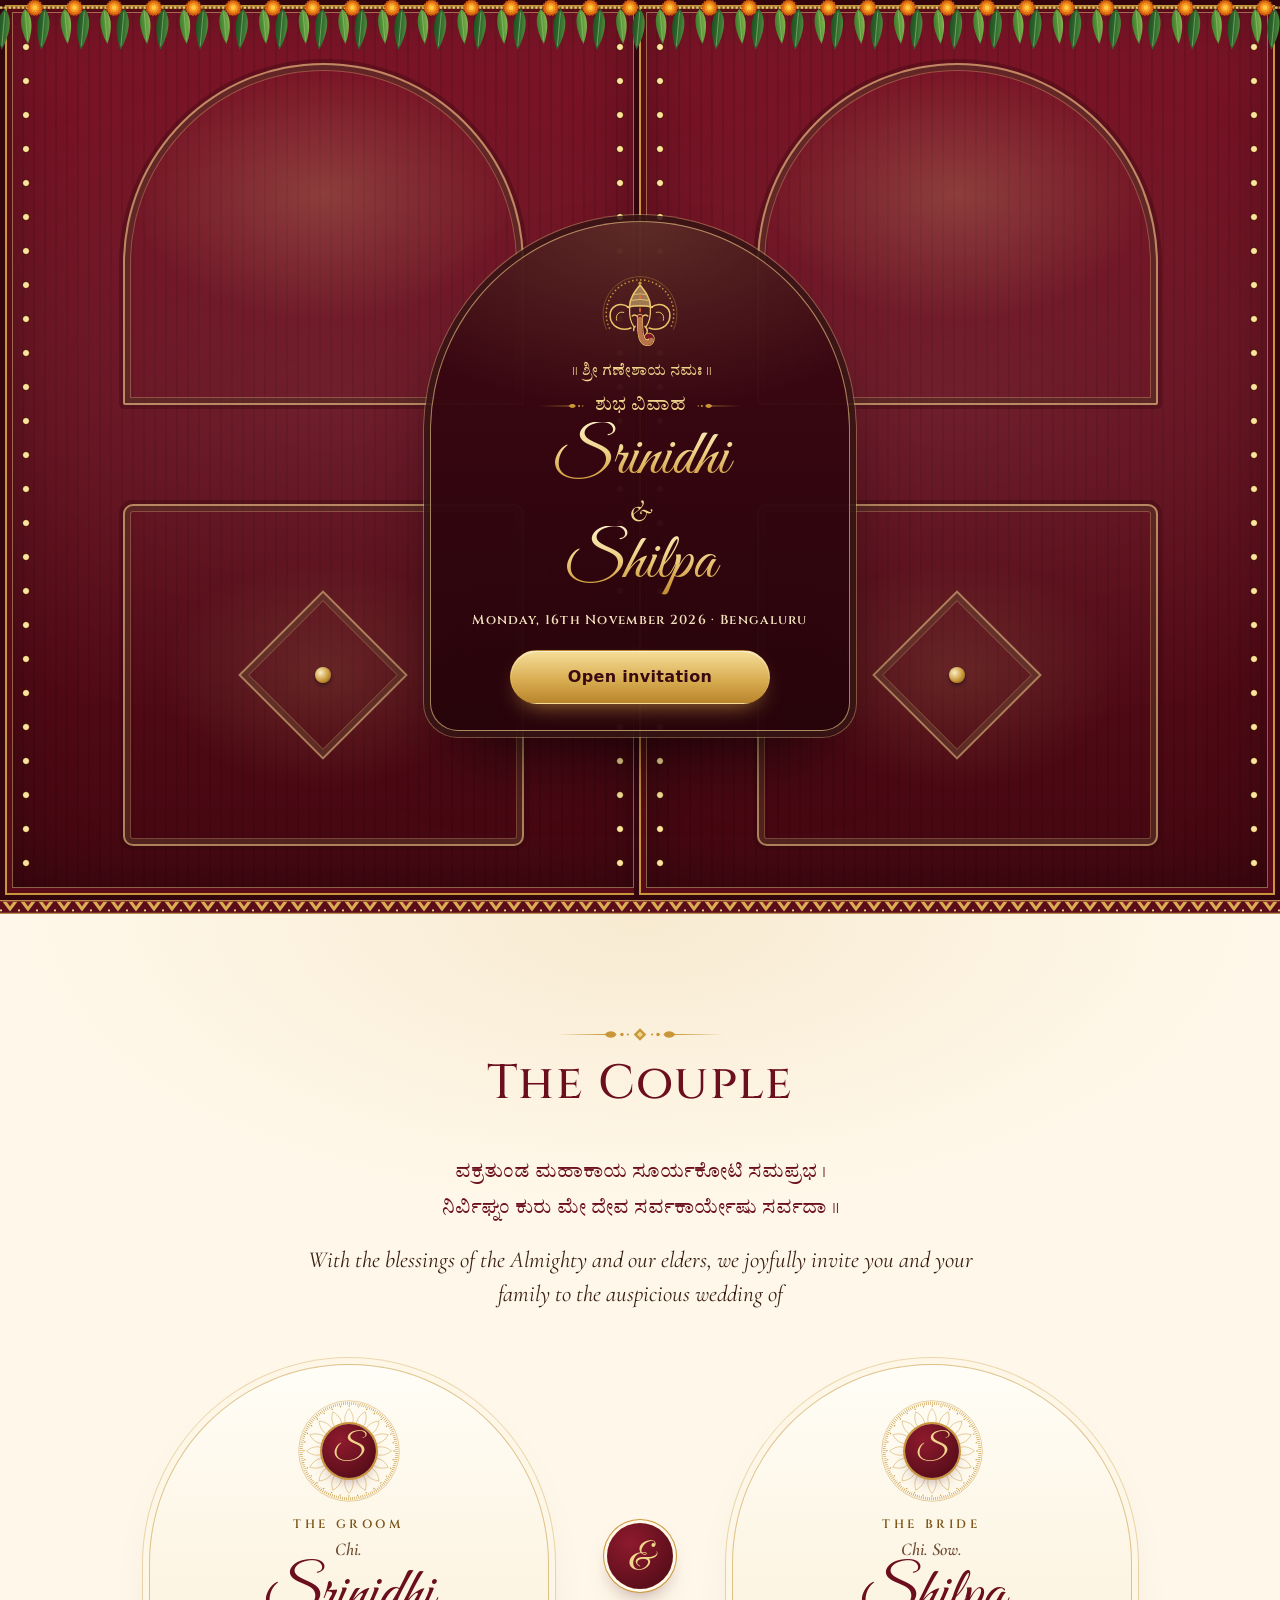
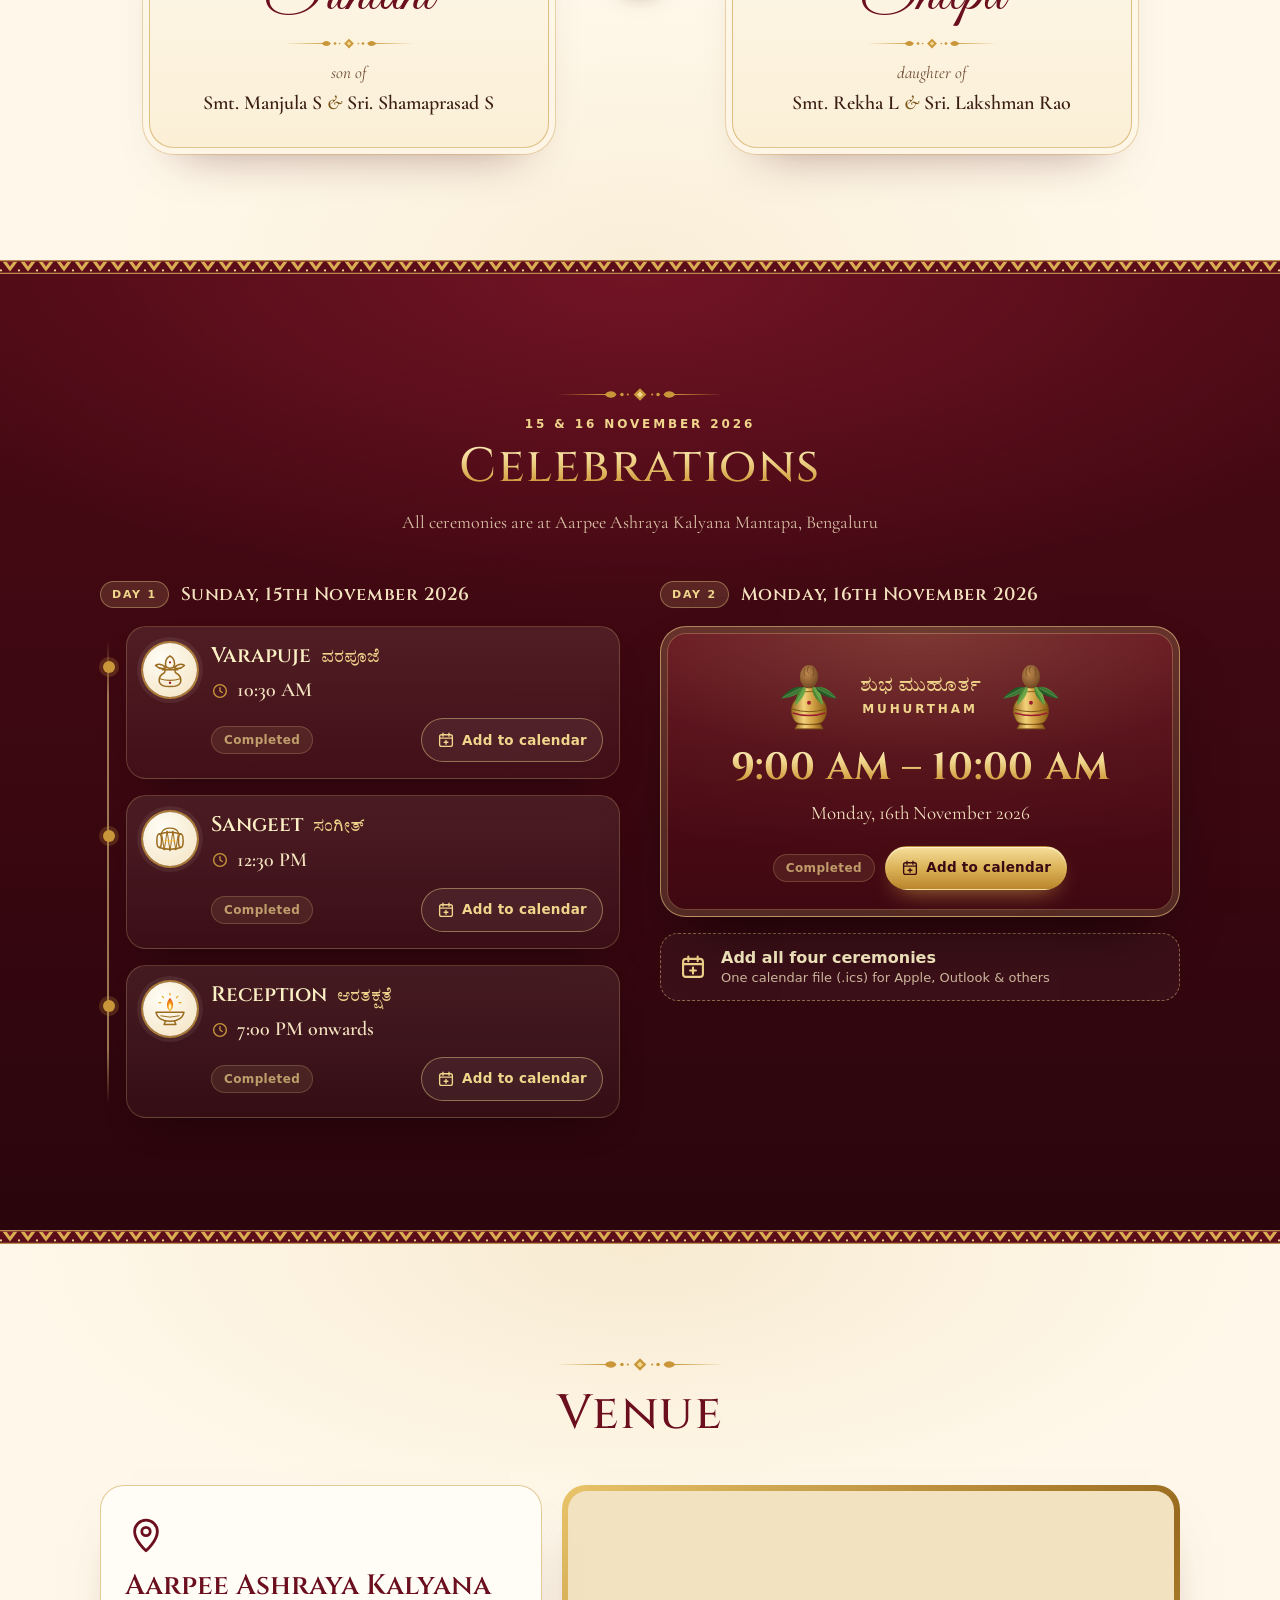
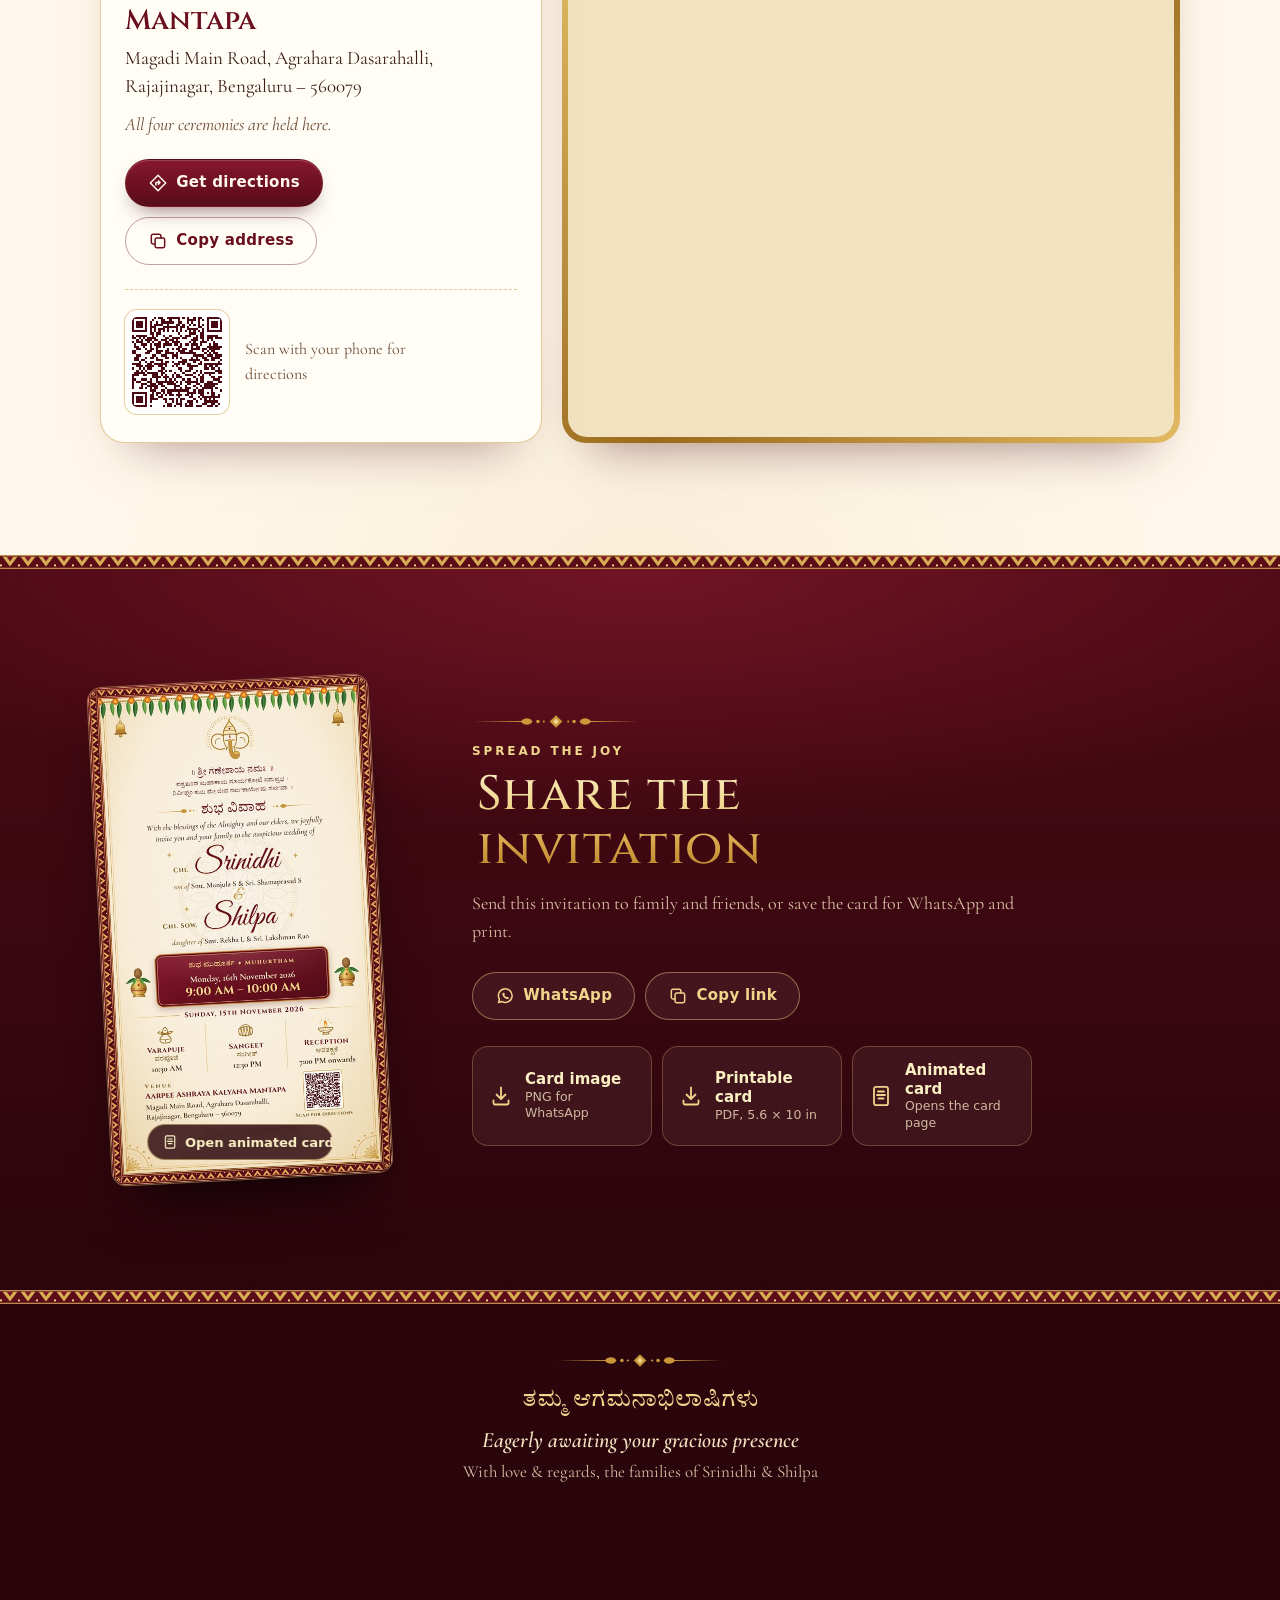
==== commit af925558: "Start the music with Open invitation, keep every animation running on phones - Music is on by defaul" ====
--- a/index.html
+++ b/index.html
@@ -328,7 +328,6 @@
     <p class="intro-date" id="intro-date"><span class="nw">Monday, 16th November 2026</span> <span class="intro-sep" aria-hidden="true">·</span> <span class="intro-city">Bengaluru</span></p>
     <div class="intro-actions">
       <button class="btn btn-gold btn-lg" type="button" data-open>Open invitation</button>
-      <button class="btn btn-ghost" type="button" data-open-music hidden><svg class="i" aria-hidden="true" focusable="false"><use href="#i-music"/></svg>Open with music</button>
     </div>
   </div>
 </div>
@@ -483,6 +482,7 @@
   <div class="zari" aria-hidden="true"></div>
 
   <section class="section section-light" id="couple" aria-labelledby="couple-title">
+    <div class="drift drift-petals" data-count="16" aria-hidden="true"></div>
     <div class="container">
       <header class="section-head" data-reveal>
         <svg class="orn" aria-hidden="true" focusable="false"><use href="#orn"/></svg>
@@ -516,6 +516,7 @@
   <div class="zari" aria-hidden="true"></div>
 
   <section class="section section-dark" id="events" aria-labelledby="events-title">
+    <div class="drift drift-sparks" data-count="22" aria-hidden="true"></div>
     <div class="container">
       <header class="section-head" data-reveal>
         <svg class="orn" aria-hidden="true" focusable="false"><use href="#orn"/></svg>
@@ -525,10 +526,10 @@
       </header>
 
       <div class="days">
-        <div class="day" data-reveal>
-          <h3 class="day-title"><span class="day-badge">Day 1</span> Sunday, 15th November 2026</h3>
+        <div class="day">
+          <h3 class="day-title" data-reveal><span class="day-badge">Day 1</span> Sunday, 15th November 2026</h3>
           <ol class="timeline">
-            <li class="event" data-start="2026-11-15T10:30:00+05:30">
+            <li class="event" data-start="2026-11-15T10:30:00+05:30" data-reveal style="--delay: .08s">
               <div class="event-medal" aria-hidden="true">
                 <svg viewBox="0 0 40 40" focusable="false">
                   <g fill="none" stroke="#9A6B1E" stroke-width="1.7" stroke-linecap="round" stroke-linejoin="round">
@@ -558,7 +559,7 @@
               </div>
             </li>
 
-            <li class="event" data-start="2026-11-15T12:30:00+05:30">
+            <li class="event" data-start="2026-11-15T12:30:00+05:30" data-reveal style="--delay: .16s">
               <div class="event-medal" aria-hidden="true">
                 <svg viewBox="0 0 40 40" focusable="false">
                   <g fill="none" stroke="#9A6B1E" stroke-width="1.7" stroke-linecap="round" stroke-linejoin="round">
@@ -587,7 +588,7 @@
               </div>
             </li>
 
-            <li class="event" data-start="2026-11-15T19:00:00+05:30">
+            <li class="event" data-start="2026-11-15T19:00:00+05:30" data-reveal style="--delay: .24s">
               <div class="event-medal" aria-hidden="true">
                 <svg viewBox="0 0 40 40" focusable="false">
                   <g class="flame">
@@ -620,9 +621,9 @@
           </ol>
         </div>
 
-        <div class="day" data-reveal style="--delay: .12s">
-          <h3 class="day-title"><span class="day-badge">Day 2</span> Monday, 16th November 2026</h3>
-          <article class="muhurtham" data-start="2026-11-16T09:00:00+05:30" data-end="2026-11-16T10:00:00+05:30" aria-labelledby="muhurtham-title">
+        <div class="day">
+          <h3 class="day-title" data-reveal style="--delay: .12s"><span class="day-badge">Day 2</span> Monday, 16th November 2026</h3>
+          <article class="muhurtham" data-start="2026-11-16T09:00:00+05:30" data-end="2026-11-16T10:00:00+05:30" aria-labelledby="muhurtham-title" data-reveal style="--delay: .2s">
             <div class="muhurtham-top">
               <svg class="kalasha" aria-hidden="true" focusable="false"><use href="#kalasha"/></svg>
               <p class="muhurtham-label"><span class="kn" lang="kn">ಶುಭ ಮುಹೂರ್ತ</span><span>Muhurtham</span></p>
@@ -641,7 +642,7 @@
               </details>
             </div>
           </article>
-          <a class="all-events" href="calendar/srinidhi-shilpa-wedding.ics" download>
+          <a class="all-events" href="calendar/srinidhi-shilpa-wedding.ics" download data-reveal style="--delay: .28s">
             <svg class="i" aria-hidden="true" focusable="false"><use href="#i-cal-plus"/></svg>
             <span><strong>Add all four ceremonies</strong><small>One calendar file (.ics) for Apple, Outlook &amp; others</small></span>
           </a>
@@ -653,6 +654,7 @@
   <div class="zari" aria-hidden="true"></div>
 
   <section class="section section-light" id="venue" aria-labelledby="venue-title">
+    <div class="drift drift-petals" data-count="14" aria-hidden="true"></div>
     <div class="container">
       <header class="section-head" data-reveal>
         <svg class="orn" aria-hidden="true" focusable="false"><use href="#orn"/></svg>
@@ -685,6 +687,7 @@
   <div class="zari" aria-hidden="true"></div>
 
   <section class="section section-dark" id="share" aria-labelledby="share-title">
+    <div class="drift drift-sparks" data-count="12" aria-hidden="true"></div>
     <div class="container share-grid">
       <a class="card-preview" href="card.html" data-reveal>
         <img src="exports/srinidhi-weds-shilpa-invitation-preview.jpg" width="540" height="960" alt="The invitation card. Open the animated version." loading="lazy" decoding="async">
@@ -713,12 +716,12 @@
 
 <footer class="footer">
   <div class="zari" aria-hidden="true"></div>
+  <div class="drift drift-sparks" data-count="10" aria-hidden="true"></div>
   <div class="footer-inner">
     <svg class="orn" aria-hidden="true" focusable="false"><use href="#orn"/></svg>
     <p class="footer-kn kn" lang="kn">ತಮ್ಮ ಆಗಮನಾಭಿಲಾಷಿಗಳು</p>
     <p class="footer-await">Eagerly awaiting your gracious presence</p>
     <p class="footer-from">With love &amp; regards, the families of <span class="nw">Srinidhi &amp; Shilpa</span></p>
-    <p class="footer-credit" id="music-credit" hidden>Music: <i>Haratanaya Sree</i> in raga Nata, composed by Veena&nbsp;Raja&nbsp;Rao and played on the veena by his daughter and disciple Veena&nbsp;Kinhal, from <i>Tribute to Veena Raja Rao</i> (2009). Public domain, via the <a href="https://archive.org/details/VeenaKinhalTributeToVeenaRajaRao" target="_blank" rel="noopener">Internet&nbsp;Archive</a>.</p>
   </div>
 </footer>
 
@@ -741,10 +744,10 @@
 
 <!-- Background music: "Haratanaya Sree" (raga Nata) by Veena Raja Rao, played on the veena by Veena Kinhal (2009),
      public domain: https://archive.org/details/VeenaKinhalTributeToVeenaRajaRao (never take audio from YouTube).
-     It starts at data-play-from seconds (4.6, after a near-silent lead-in) and, on reaching data-play-to (266.5, once
-     the last note has rung out, skipping the silent ending), goes back there. If the file is missing, the music buttons
-     and the footer credit stay hidden. For another recording, update src, both data-play-* values and the credit. -->
-<audio id="bgm" src="audio/haratanaya-sree.mp3" preload="metadata" loop data-play-from="4.6" data-play-to="266.5"></audio>
+     It starts at data-play-from seconds (15, past the recording's opening) and, on reaching data-play-to (266.5, once
+     the last note has rung out, skipping the silent ending), goes back there. It is on by default (assets/app.js).
+     If the file is missing, the music button stays hidden. For another recording, update src and both data-play-* values. -->
+<audio id="bgm" src="audio/haratanaya-sree.mp3" preload="metadata" loop data-play-from="15" data-play-to="266.5"></audio>
 
 </body>
 </html>
--- a/assets/app.css
+++ b/assets/app.css
@@ -33,9 +33,7 @@
   -webkit-text-size-adjust: 100%;
   text-size-adjust: 100%;
 }
-@media (prefers-reduced-motion: no-preference) {
-  html.smooth-scroll { scroll-behavior: smooth; }
-}
+html.smooth-scroll { scroll-behavior: smooth; }
 
 body {
   margin: 0;
@@ -260,24 +258,21 @@
   .intro-actions .btn { width: auto; }
 }
 
-/* Opening sequence (classes added by app.js) */
+/* Opening sequence (classes added by app.js). The doors swing open slowly, over about 4 s; app.js hides the
+   intro after 4.3 s. */
 .intro.is-closing { opacity: 0; transition: opacity .6s ease; }
 .intro.is-opening .intro-card { opacity: 0; transform: translateY(-10px) scale(.97); transition: opacity .45s ease, transform .45s ease; }
-@media (prefers-reduced-motion: no-preference) {
-  .door { transition: transform 1.5s cubic-bezier(.45, .05, .3, 1) .12s, opacity .45s ease 1.2s; }
-  .intro.is-opening .door-l { --door-turn: 100deg; opacity: 0; }
-  .intro.is-opening .door-r { --door-turn: -100deg; opacity: 0; }
-  .intro.is-opening .intro-light { animation: door-light 1.7s ease .15s both; }
-  .intro.is-opening .intro-thorana { opacity: 0; transition: opacity .5s ease 1.1s; }
-  .intro-card { animation: rise .9s var(--ease) .15s backwards; }
-}
-/* Reduced motion: a calmer opening. The doors turn a little as they fade, with no flying or spinning. */
-@media (prefers-reduced-motion: reduce) {
-  .door { transition: transform 1s ease-out, opacity .7s ease .2s; }
-  .intro.is-opening .door-l { --door-turn: 30deg; opacity: 0; }
-  .intro.is-opening .door-r { --door-turn: -30deg; opacity: 0; }
-  .intro.is-opening .intro-light { animation: door-glow 1s ease both; }
-  .intro.is-closing { transition-duration: .45s; }
+.door { transition: transform 4s cubic-bezier(.45, .05, .3, 1) .15s, opacity 1s ease 3.2s; }
+.intro.is-opening .door-l { --door-turn: 100deg; opacity: 0; }
+.intro.is-opening .door-r { --door-turn: -100deg; opacity: 0; }
+.intro.is-opening .intro-light { animation: door-light 4.2s ease .2s both; }
+.intro.is-opening .intro-thorana { opacity: 0; transition: opacity 1s ease 3s; }
+.intro-card { animation: rise .9s var(--ease) .15s backwards; }
+/* A soft ring pulses around "Open invitation" until it is tapped */
+.intro-actions .btn { position: relative; }
+.intro-actions [data-open]::after {
+  content: ""; position: absolute; inset: -5px; border-radius: inherit;
+  border: 2px solid rgba(246, 222, 154, .75); opacity: 0; pointer-events: none;
 }
 
 /* ---------- Hero ---------- */
@@ -315,10 +310,26 @@
   border-radius: 70% 30% 70% 30% / 60% 40% 60% 40%;
   background: var(--c); opacity: 0;
 }
-.petals i:nth-child(4n+1) { --c: radial-gradient(circle at 35% 35%, #FFC24A, #EE7F1A 70%); }
-.petals i:nth-child(4n+2) { --c: radial-gradient(circle at 35% 35%, #F58A98, #B3172E 75%); }
-.petals i:nth-child(4n+3) { --c: radial-gradient(circle at 35% 35%, #FFFFFF, #EADBB8 85%); }
-.petals i:nth-child(4n) { --c: radial-gradient(circle at 35% 35%, #FFE07A, #E8A317 75%); }
+.petals i:nth-child(4n+1), .drift-petals i:nth-child(4n+1) { --c: radial-gradient(circle at 35% 35%, #FFC24A, #EE7F1A 70%); }
+.petals i:nth-child(4n+2), .drift-petals i:nth-child(4n+2) { --c: radial-gradient(circle at 35% 35%, #F58A98, #B3172E 75%); }
+.petals i:nth-child(4n+3), .drift-petals i:nth-child(4n+3) { --c: radial-gradient(circle at 35% 35%, #FFFFFF, #EADBB8 85%); }
+.petals i:nth-child(4n), .drift-petals i:nth-child(4n) { --c: radial-gradient(circle at 35% 35%, #FFE07A, #E8A317 75%); }
+
+/* Section drifts, filled by app.js: a few petals on the ivory sections, rising diya sparks on the maroon ones.
+   They sit behind the section content and never block taps. */
+.section > .container, .footer-inner { position: relative; z-index: 1; }
+.footer { position: relative; }
+.drift { position: absolute; inset: 0; z-index: 0; overflow: hidden; pointer-events: none; }
+.drift i { position: absolute; left: var(--x); top: var(--y); opacity: 0; }
+.drift-petals i {
+  width: calc(var(--s) * 1px); height: calc(var(--s) * .62px);
+  border-radius: 70% 30% 70% 30% / 60% 40% 60% 40%;
+  background: var(--c);
+}
+.drift-sparks i {
+  width: calc(var(--s) * 1px); height: calc(var(--s) * 1px); border-radius: 50%;
+  background: radial-gradient(circle, #FFF6D0 0, rgba(246, 214, 130, .9) 30%, rgba(240, 180, 80, 0) 70%);
+}
 
 .hero-inner { position: relative; z-index: 4; width: 100%; max-width: 980px; display: flex; flex-direction: column; align-items: center; }
 .hero-ganesha { display: block; width: clamp(64px, 17vw, 92px); height: auto; aspect-ratio: 1; margin-bottom: 4px; }
@@ -652,9 +663,6 @@
 .footer-kn { margin: 10px 0 6px; font-size: 22px; line-height: 1.6; color: var(--gold-light); }
 .footer-await { font: italic 600 22px/1.4 var(--f-serif); }
 .footer-from { margin-top: 4px; font-size: 17px; color: rgba(243, 226, 191, .85); }
-.footer-credit { max-width: 36em; margin: 26px auto 0; font: 12.5px/1.55 var(--f-ui); color: rgba(243, 226, 191, .72); }
-.footer-credit a { color: inherit; text-underline-offset: 2px; }
-.footer-credit a:hover { color: var(--gold-pale); }
 
 /* ---------- Dock navigation ---------- */
 .dock {
@@ -707,47 +715,75 @@
 .toast.is-shown { opacity: 1; transform: translate(-50%, 0); }
 
 /* ---------- Motion ---------- */
-@media (prefers-reduced-motion: no-preference) {
-  .js [data-rise] { opacity: 0; }
-  .js.revealed [data-rise] { opacity: 1; animation: rise 1s var(--ease) calc(var(--i, 0) * .09s + .15s) backwards; }
-  .js [data-reveal]:not(.is-visible) { opacity: 0; transform: translateY(26px); }
-  .js [data-reveal].is-visible { animation: reveal .9s var(--ease) var(--delay, 0s) backwards; }
-  .js:not(.revealed) .dock { opacity: 0; }
-  .js.revealed .dock { animation: dock-in .7s var(--ease) .7s backwards; }
-
-  .sway { animation: sway 3s ease-in-out var(--d, 0s) infinite alternate; }
-  .bell { animation: bell 3.4s ease-in-out infinite; }
-  .bell-r { animation-delay: -1.7s; }
-  .flame { animation: flicker 1.7s ease-in-out infinite; }
-  .hero-mandala { animation: spin 180s linear infinite; }
-  .person-medal svg { animation: spin 120s linear infinite; }
-  .person:nth-child(3) .person-medal svg { animation-direction: reverse; }
-  .hero-names .sparkle { animation: twinkle 2.8s ease-in-out infinite; }
-  .hero-names .sparkle:nth-of-type(2) { animation-delay: -.7s; }
-  .hero-names .sparkle:nth-of-type(3) { animation-delay: -1.4s; }
-  .hero-names .sparkle:nth-of-type(4) { animation-delay: -2.1s; }
-  .petals i { animation: fall var(--t) linear var(--d) infinite; }
-  .chip.is-live::before { animation: live 1.6s ease-out infinite; }
-  .dock-music.is-playing .eq i { animation: eq 1s ease-in-out infinite; }
-  .dock-music .eq i:nth-child(2) { animation-delay: -.35s; }
-  .dock-music .eq i:nth-child(3) { animation-delay: -.7s; }
-  .dock-music .eq i:nth-child(4) { animation-delay: -.2s; }
-  .cal[open] .cal-menu { animation: pop .18s ease-out; }
-  .btn-gold:hover, .btn-maroon:hover { transform: translateY(-1px); }
-}
-/* Reduced motion (an accessibility setting, also switched on by some battery savers): calmer, not frozen.
-   The hero fades in, and the garland, bells and sparkles move gently twice and then rest, all within five
-   seconds. No petals, sliding or spinning. */
-@media (prefers-reduced-motion: reduce) {
-  .js [data-rise] { opacity: 0; }
-  .js.revealed [data-rise] { opacity: 1; transition: opacity .8s ease calc(var(--i, 0) * .06s + .1s); }
-  .intro-thorana .sway,
-  .js.revealed .hero-thorana .sway { animation: sway-calm 2.2s ease-in-out calc(var(--d, 0s) * -.12) 2; }
-  .js.revealed .bell { animation: bell-calm 2.2s ease-in-out .3s 2; }
-  .js.revealed .bell-r { animation-delay: .7s; }
-  .js.revealed .hero-names .sparkle { animation: glint 2s ease-in-out .5s 2; }
-  .js.revealed .hero-names .sparkle:nth-of-type(even) { animation-delay: 1s; }
-}
+/* Every guest gets the full motion, phones included. Many phones ask for reduced motion without the guest
+   choosing it (battery savers, "Remove animations"), and the invitation looked frozen there. */
+.js [data-rise] { opacity: 0; }
+.js.revealed [data-rise] { opacity: 1; animation: rise 1s var(--ease) calc(var(--i, 0) * .09s + .15s) backwards; }
+.js [data-reveal]:not(.is-visible) { opacity: 0; transform: translateY(26px); }
+.js [data-reveal].is-visible { animation: reveal .9s var(--ease) var(--delay, 0s) backwards; }
+.js:not(.revealed) .dock { opacity: 0; }
+.js.revealed .dock { animation: dock-in .7s var(--ease) .7s backwards; }
+.cal[open] .cal-menu { animation: pop .18s ease-out; }
+.btn-gold:hover, .btn-maroon:hover { transform: translateY(-1px); }
+.chip.is-live::before { animation: live 1.6s ease-out infinite; }
+.dock-music.is-playing .eq i { animation: eq 1s ease-in-out infinite; }
+.dock-music .eq i:nth-child(2) { animation-delay: -.35s; }
+.dock-music .eq i:nth-child(3) { animation-delay: -.7s; }
+.dock-music .eq i:nth-child(4) { animation-delay: -.2s; }
+
+/* Ambient loops. Delay overrides come after the shorthand they adjust, or the shorthand would reset them. */
+.sway { animation: sway 3s ease-in-out var(--d, 0s) infinite alternate; }
+.bell { animation: bell 3.4s ease-in-out infinite; }
+.bell-r { animation-delay: -1.7s; }
+.flame { animation: flicker 1.7s ease-in-out infinite; }
+.hero-mandala { animation: spin 120s linear infinite; }
+.hero-names .sparkle { animation: twinkle 2.8s ease-in-out infinite; }
+.hero-names .sparkle:nth-of-type(2) { animation-delay: -.7s; }
+.hero-names .sparkle:nth-of-type(3) { animation-delay: -1.4s; }
+.hero-names .sparkle:nth-of-type(4) { animation-delay: -2.1s; }
+.petals i { animation: fall var(--t) linear var(--d) infinite; }
+.intro-actions [data-open]::after { animation: cta-ring 2.4s ease-out 1.2s infinite; }
+.orn,
+.person-orn { animation: breathe 4s ease-in-out infinite; }
+.person-medal svg { animation: spin 60s linear infinite; }
+.person:nth-child(3) .person-medal svg { animation-direction: reverse; }
+.couple-amp::before { animation: halo-ring 2.8s ease-out infinite; }
+.timeline::after { animation: travel 4.5s ease-in-out infinite; }
+.event::after { animation: ripple 2.8s ease-out infinite; }
+.event:nth-child(2)::after { animation-delay: .93s; }
+.event:nth-child(3)::after { animation-delay: 1.86s; }
+.event:nth-child(1) .event-medal svg { animation: float 3.2s ease-in-out infinite; }
+.event:nth-child(2) .event-medal svg { animation: beat 1.8s ease-in-out infinite; }
+.muhurtham::after { animation: glow 3.2s ease-in-out infinite; }
+.muhurtham .kalasha { --lift: -5px; animation: float 3.6s ease-in-out infinite; }
+.muhurtham .kalasha:last-child { animation-delay: -1.8s; }
+.venue-pin { animation: pin-bounce 2.8s ease-in-out infinite; }
+.card-preview img,
+.card-preview-tag { animation: card-float 6s ease-in-out infinite; }
+.drift-petals i { animation: drift-fall var(--t) linear var(--d) infinite; }
+.drift-sparks i { animation: spark-rise var(--t) ease-out var(--d) infinite; }
+
+/* Shapes for the loops above (invisible until they move) */
+.couple-amp::before {
+  content: ""; position: absolute; inset: 0; border-radius: 50%;
+  border: 2px solid var(--gold); opacity: 0; pointer-events: none;
+}
+.timeline::after {
+  content: ""; position: absolute; left: 4px; top: 14px; bottom: 14px; width: 8px;
+  background: radial-gradient(closest-side, #FFF3C4, rgba(240, 200, 110, .8) 45%, rgba(240, 200, 110, 0)) top / 8px 56px no-repeat;
+  opacity: 0; pointer-events: none;
+}
+.event::after {
+  content: ""; position: absolute; left: -24px; top: 34px;
+  width: 12px; height: 12px; border-radius: 50%;
+  border: 1.5px solid var(--gold-light); opacity: 0; pointer-events: none;
+}
+.muhurtham::after {
+  content: ""; position: absolute; inset: -1px; border-radius: inherit; pointer-events: none;
+  box-shadow: 0 0 0 1px rgba(246, 222, 154, .9), 0 0 30px 2px rgba(240, 200, 110, .5);
+  opacity: 0;
+}
+.venue-pin { transform-origin: 50% 100%; }
 
 @keyframes rise { from { opacity: 0; transform: translateY(18px); } }
 @keyframes reveal { from { opacity: 0; transform: translateY(26px); } }
@@ -757,12 +793,8 @@
   40% { opacity: 1; }
   100% { opacity: 0; transform: scale(1.5); }
 }
-@keyframes door-glow { 0%, 100% { opacity: 0; } 40% { opacity: .85; } }
 @keyframes sway { from { transform: rotate(-6deg); } to { transform: rotate(6deg); } }
 @keyframes bell { 0%, 100% { transform: rotate(-7deg); } 50% { transform: rotate(7deg); } }
-@keyframes sway-calm { 0%, 100% { transform: rotate(0deg); } 30% { transform: rotate(4deg); } 70% { transform: rotate(-4deg); } }
-@keyframes bell-calm { 0%, 100% { transform: rotate(0deg); } 30% { transform: rotate(5deg); } 70% { transform: rotate(-5deg); } }
-@keyframes glint { 0%, 100% { opacity: 1; } 50% { opacity: .35; } }
 @keyframes flicker {
   0%, 100% { transform: scale(1, 1); opacity: 1; }
   25% { transform: scale(.93, 1.07); }
@@ -787,12 +819,59 @@
 }
 @keyframes eq { 0%, 100% { transform: scaleY(.3); } 50% { transform: scaleY(1); } }
 @keyframes pop { from { opacity: 0; transform: translateY(-6px) scale(.98); } }
+@keyframes cta-ring {
+  0% { opacity: .9; transform: scale(1); }
+  100% { opacity: 0; transform: scale(1.08, 1.32); }
+}
+@keyframes breathe {
+  0%, 100% { opacity: 1; transform: scaleX(1); }
+  50% { opacity: .65; transform: scaleX(.86); }
+}
+@keyframes halo-ring {
+  0% { opacity: .9; transform: scale(1); }
+  100% { opacity: 0; transform: scale(1.6); }
+}
+@keyframes travel {
+  0% { opacity: 0; transform: translateY(0); }
+  15%, 80% { opacity: 1; }
+  100% { opacity: 0; transform: translateY(calc(100% - 56px)); }
+}
+@keyframes ripple {
+  0% { opacity: .9; transform: scale(1); }
+  100% { opacity: 0; transform: scale(2.8); }
+}
+@keyframes float { 0%, 100% { transform: translateY(0); } 50% { transform: translateY(var(--lift, -3px)); } }
+@keyframes beat {
+  0%, 44%, 100% { transform: scale(1); }
+  12% { transform: scale(1.14); }
+  28% { transform: scale(1.06); }
+}
+@keyframes glow { 50% { opacity: 1; } }
+@keyframes pin-bounce {
+  0%, 56%, 100% { transform: translateY(0) scale(1, 1); }
+  18% { transform: translateY(-10px) scale(.96, 1.05); }
+  36% { transform: translateY(0) scale(1.08, .92); }
+  46% { transform: translateY(-3px) scale(1, 1); }
+}
+@keyframes card-float { 0%, 100% { translate: 0 0; } 50% { translate: 0 -10px; } }
+@keyframes drift-fall {
+  0% { opacity: 0; transform: translate3d(0, 0, 0) rotate(0deg); }
+  12% { opacity: .85; }
+  85% { opacity: .75; }
+  100% { opacity: 0; transform: translate3d(var(--dx), 60vh, 0) rotate(320deg); }
+}
+@keyframes spark-rise {
+  0% { opacity: 0; transform: translate3d(0, 0, 0) scale(.6); }
+  15% { opacity: .9; }
+  70% { opacity: .7; }
+  100% { opacity: 0; transform: translate3d(var(--dx), -42vh, 0) scale(1.1); }
+}
 
 @media (forced-colors: active) {
   .gold-text { background: none; color: CanvasText; -webkit-text-fill-color: currentColor; }
 }
 
 @media print {
-  .intro, .dock, .toast, .petals, .map, .cal { display: none !important; }
+  .intro, .dock, .toast, .petals, .drift, .map, .cal { display: none !important; }
   .hero { min-height: auto; }
 }
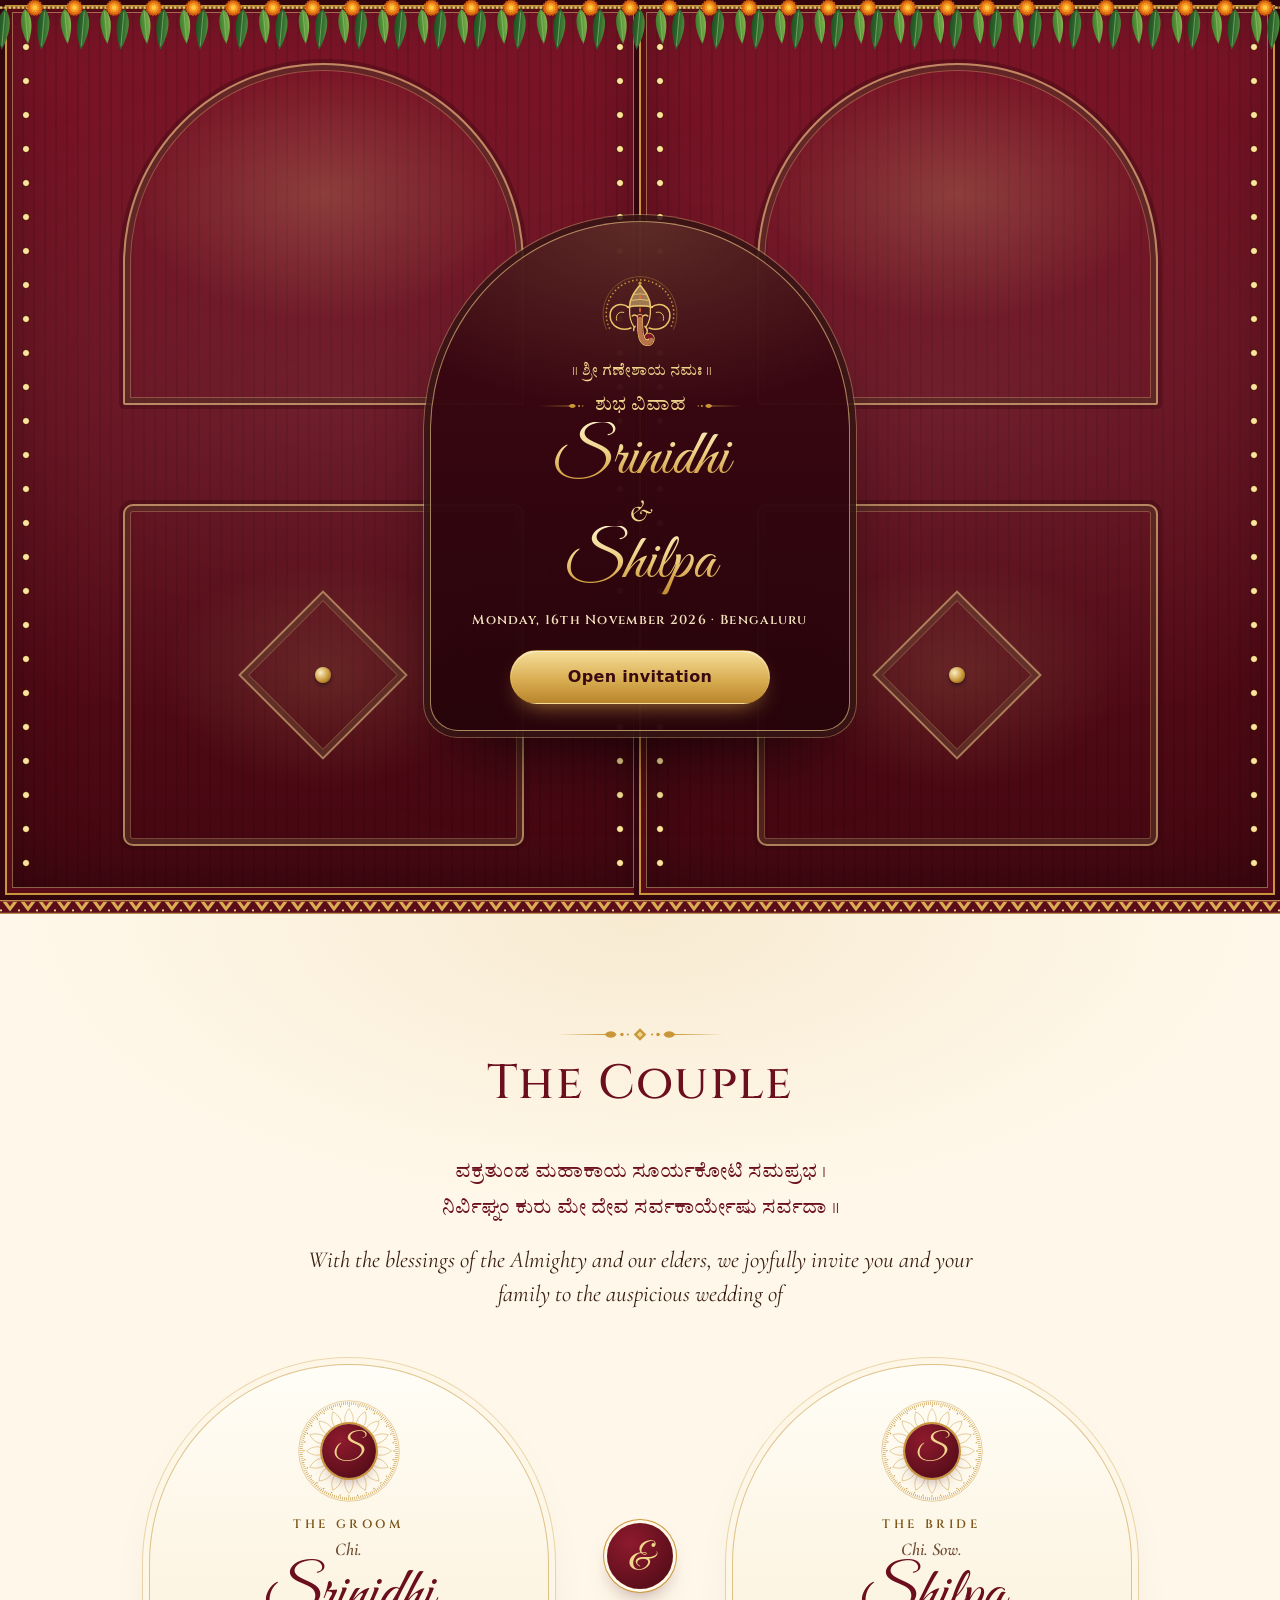
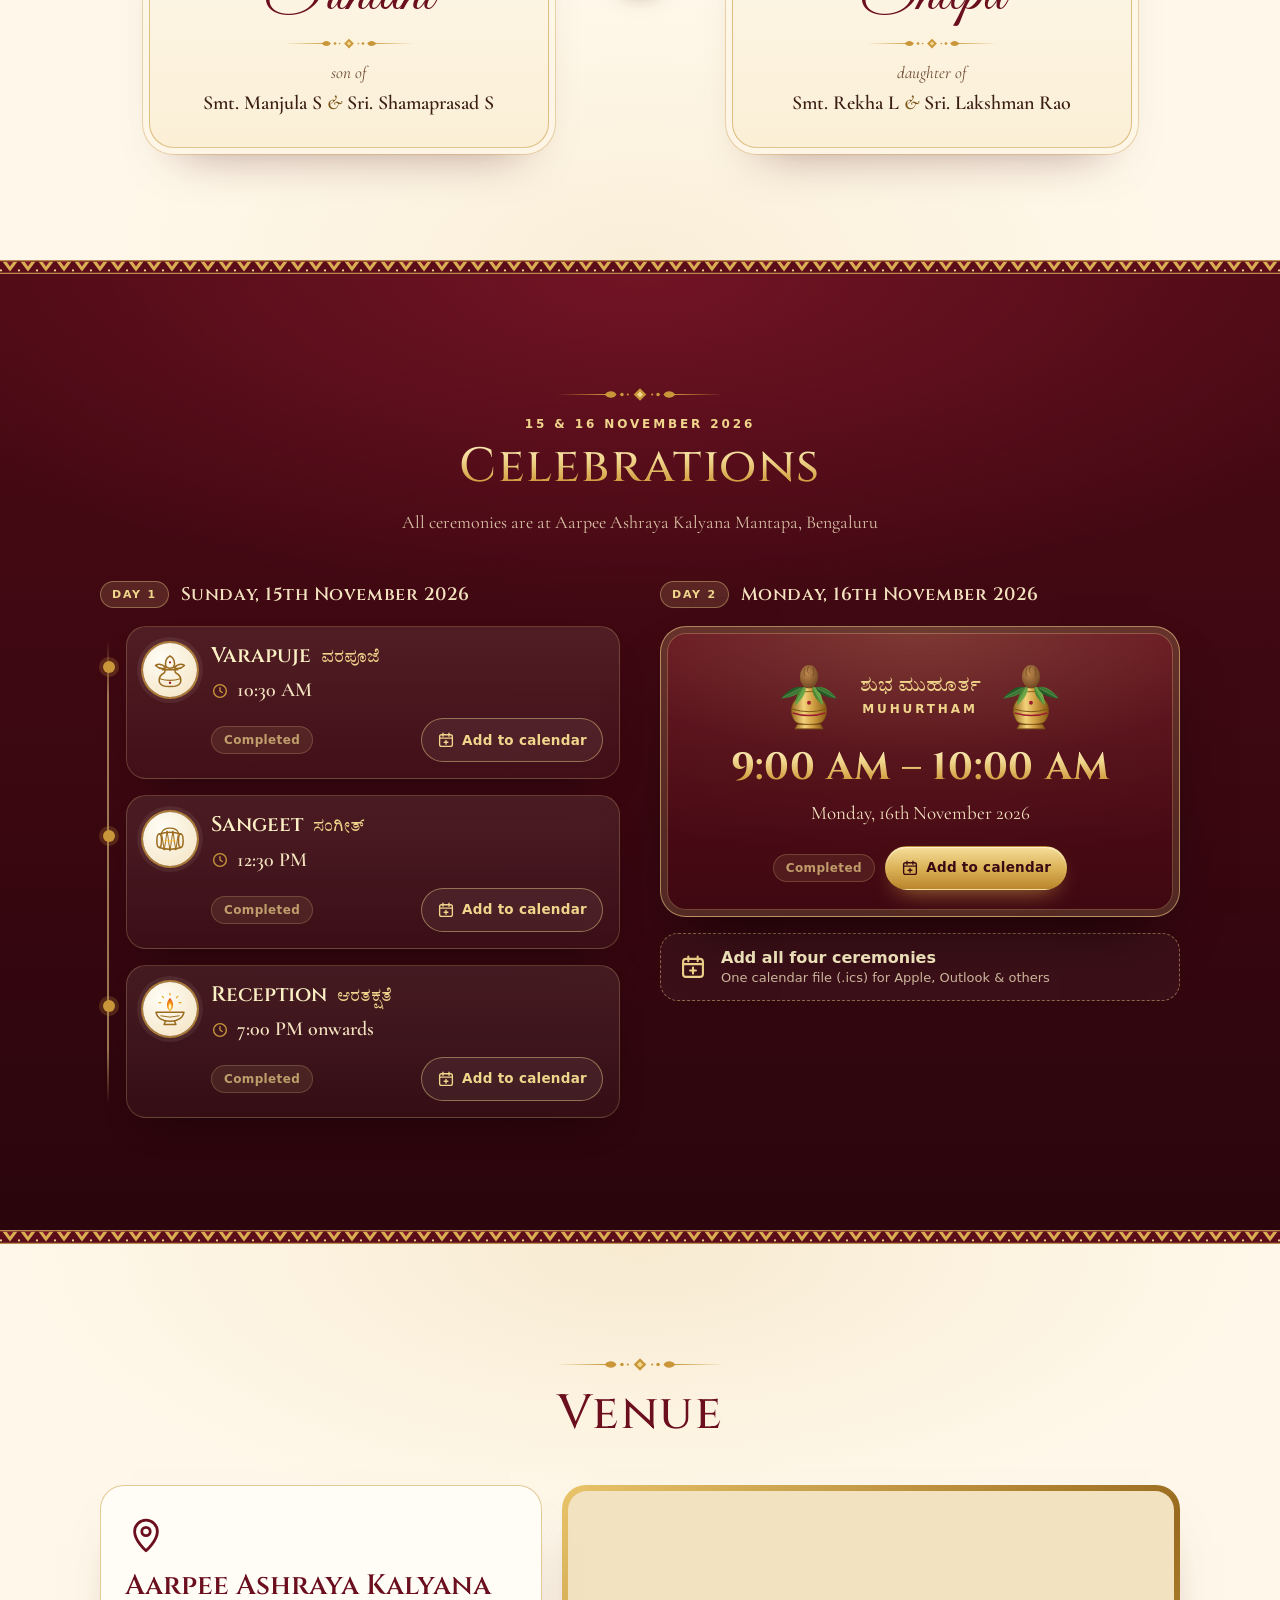
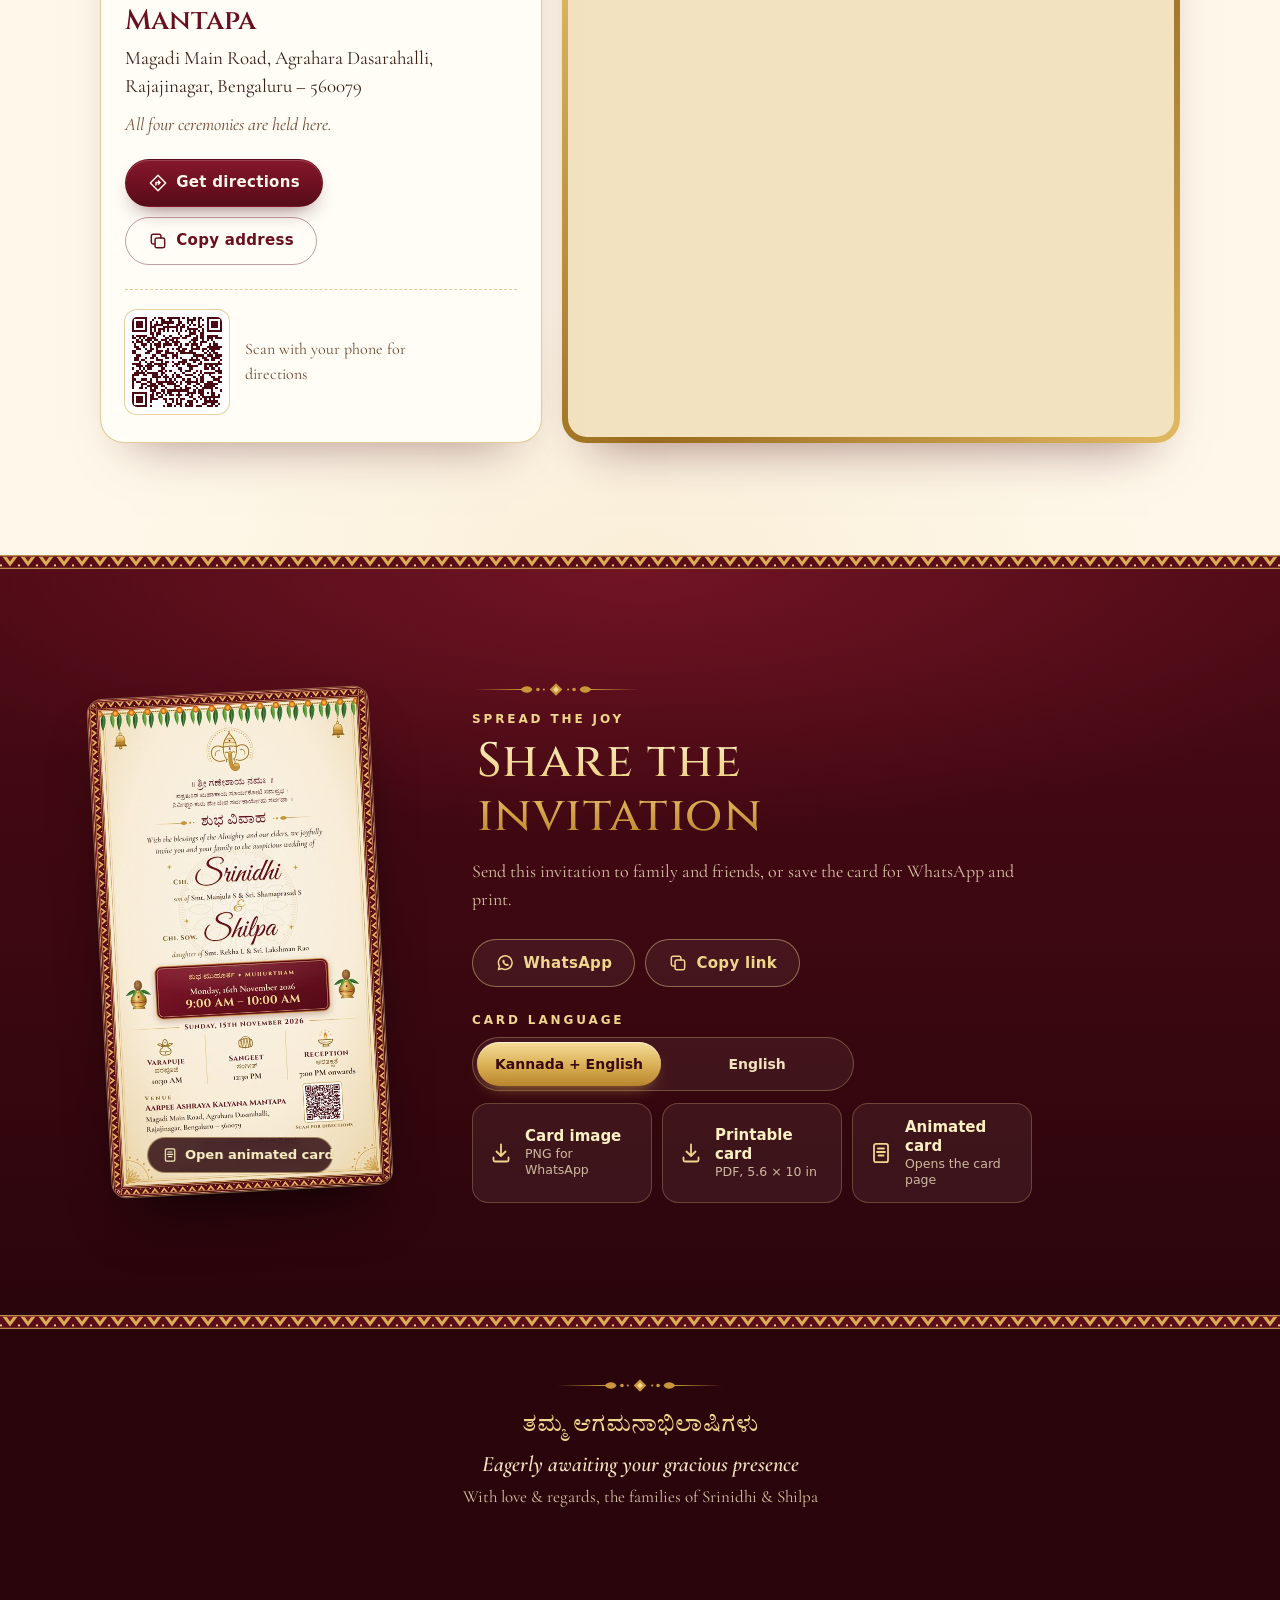
==== commit d3ec7004: "Add an English card and let guests choose the card language - card.html?lang=en shows the card in En" ====
--- a/index.html
+++ b/index.html
@@ -689,8 +689,8 @@
   <section class="section section-dark" id="share" aria-labelledby="share-title">
     <div class="drift drift-sparks" data-count="12" aria-hidden="true"></div>
     <div class="container share-grid">
-      <a class="card-preview" href="card.html" data-reveal>
-        <img src="exports/srinidhi-weds-shilpa-invitation-preview.jpg" width="540" height="960" alt="The invitation card. Open the animated version." loading="lazy" decoding="async">
+      <a class="card-preview" href="card.html" data-href-en="card.html?lang=en" data-reveal>
+        <img src="exports/srinidhi-weds-shilpa-invitation-preview.jpg" data-src-en="exports/srinidhi-weds-shilpa-invitation-english-preview.jpg" width="540" height="960" alt="The invitation card in Kannada and English. Open the animated version." data-alt-en="The invitation card in English. Open the animated version." loading="lazy" decoding="async">
         <span class="card-preview-tag" aria-hidden="true"><svg class="i" focusable="false"><use href="#i-card"/></svg>Open animated card</span>
       </a>
       <div class="share-body" data-reveal style="--delay: .12s">
@@ -703,10 +703,17 @@
           <a class="btn btn-ghost" data-whatsapp href="https://wa.me/?text=You%27re%20invited%20to%20the%20wedding%20of%20Srinidhi%20%26%20Shilpa.%20Muhurtham%3A%20Monday%2C%2016th%20November%202026%2C%209%3A00%20AM%20%E2%80%93%2010%3A00%20AM%20at%20Aarpee%20Ashraya%20Kalyana%20Mantapa%2C%20Bengaluru.%0Ahttps%3A%2F%2Fsriiiii007.github.io%2Fsrinidhi-weds-shilpa%2F" target="_blank" rel="noopener"><svg class="i" aria-hidden="true" focusable="false"><use href="#i-chat"/></svg>WhatsApp</a>
           <button class="btn btn-ghost js-only" type="button" data-copy data-toast="Link copied"><svg class="i" aria-hidden="true" focusable="false"><use href="#i-copy"/></svg>Copy link</button>
         </div>
+        <fieldset class="card-lang js-only">
+          <legend>Card language</legend>
+          <div class="card-lang-options">
+            <label><input type="radio" name="card-lang" value="kn" checked><span>Kannada + English</span></label>
+            <label><input type="radio" name="card-lang" value="en"><span>English</span></label>
+          </div>
+        </fieldset>
         <div class="downloads">
-          <a class="dl" href="exports/srinidhi-weds-shilpa-invitation.png" download><svg class="i" aria-hidden="true" focusable="false"><use href="#i-download"/></svg><span><strong>Card image</strong><small>PNG for WhatsApp</small></span></a>
-          <a class="dl" href="exports/srinidhi-weds-shilpa-invitation.pdf" download><svg class="i" aria-hidden="true" focusable="false"><use href="#i-download"/></svg><span><strong>Printable card</strong><small>PDF, 5.6 × 10 in</small></span></a>
-          <a class="dl" href="card.html"><svg class="i" aria-hidden="true" focusable="false"><use href="#i-card"/></svg><span><strong>Animated card</strong><small>Opens the card page</small></span></a>
+          <a class="dl" href="exports/srinidhi-weds-shilpa-invitation.png" data-href-en="exports/srinidhi-weds-shilpa-invitation-english.png" download><svg class="i" aria-hidden="true" focusable="false"><use href="#i-download"/></svg><span><strong>Card image</strong><small>PNG for WhatsApp</small></span></a>
+          <a class="dl" href="exports/srinidhi-weds-shilpa-invitation.pdf" data-href-en="exports/srinidhi-weds-shilpa-invitation-english.pdf" download><svg class="i" aria-hidden="true" focusable="false"><use href="#i-download"/></svg><span><strong>Printable card</strong><small>PDF, 5.6 × 10 in</small></span></a>
+          <a class="dl" href="card.html" data-href-en="card.html?lang=en"><svg class="i" aria-hidden="true" focusable="false"><use href="#i-card"/></svg><span><strong>Animated card</strong><small>Opens the card page</small></span></a>
         </div>
       </div>
     </div>
@@ -744,10 +751,11 @@
 
 <!-- Background music: "Haratanaya Sree" (raga Nata) by Veena Raja Rao, played on the veena by Veena Kinhal (2009),
      public domain: https://archive.org/details/VeenaKinhalTributeToVeenaRajaRao (never take audio from YouTube).
-     It starts at data-play-from seconds (15, past the recording's opening) and, on reaching data-play-to (266.5, once
-     the last note has rung out, skipping the silent ending), goes back there. It is on by default (assets/app.js).
-     If the file is missing, the music button stays hidden. For another recording, update src and both data-play-* values. -->
-<audio id="bgm" src="audio/haratanaya-sree.mp3" preload="metadata" loop data-play-from="15" data-play-to="266.5"></audio>
+     It starts at data-play-from seconds (35, past the recording's slow opening, where a phrase begins) and, on reaching
+     data-play-to (266.5, once the last note has rung out, skipping the silent ending), goes back there. It is on by
+     default (assets/app.js). If the file is missing, the music button stays hidden. For another recording, update src
+     and both data-play-* values. -->
+<audio id="bgm" src="audio/haratanaya-sree.mp3" preload="metadata" loop data-play-from="35" data-play-to="266.5"></audio>
 
 </body>
 </html>
--- a/assets/app.css
+++ b/assets/app.css
@@ -656,6 +656,35 @@
 .dl .i { width: 24px; height: 24px; color: var(--gold-light); }
 .dl strong { display: block; font: 600 15px/1.25 var(--f-ui); color: var(--gold-pale); }
 .dl small { display: block; font: 12.5px/1.3 var(--f-ui); color: rgba(243, 226, 191, .8); }
+/* Card language: switches the preview, the downloads and the animated card link (app.js) */
+.card-lang { min-width: 0; margin: 0 0 12px; padding: 0; border: 0; }
+.card-lang legend {
+  float: left; width: 100%; margin-bottom: 8px; padding: 0;
+  font: 600 12px/1.3 var(--f-ui); letter-spacing: .24em; text-transform: uppercase; color: var(--gold-light);
+}
+.card-lang-options {
+  clear: both; display: grid; grid-template-columns: 1fr 1fr; gap: 4px; padding: 4px;
+  border-radius: 999px; background: rgba(255, 248, 234, .06); border: 1px solid rgba(240, 213, 140, .3);
+}
+@media (min-width: 560px) {
+  .card-lang-options { display: inline-grid; }
+}
+.card-lang label { position: relative; display: block; cursor: pointer; }
+.card-lang input { position: absolute; inset: 0; width: 100%; height: 100%; margin: 0; opacity: 0; cursor: pointer; }
+.card-lang label span {
+  display: flex; align-items: center; justify-content: center;
+  min-height: 44px; padding: 0 18px; border-radius: 999px;
+  font: 600 14px/1.2 var(--f-ui); color: var(--sandal); white-space: nowrap;
+  -webkit-tap-highlight-color: transparent;
+  transition: background-color .2s ease, color .2s ease, box-shadow .2s ease;
+}
+.card-lang label:hover span { background: rgba(255, 248, 234, .1); }
+.card-lang input:checked + span {
+  color: #3A0A12;
+  background: linear-gradient(180deg, #F6DE9A, #D9AE52 55%, #B9852D);
+  box-shadow: inset 0 1px 0 rgba(255, 255, 255, .55), 0 8px 18px -10px rgba(233, 180, 80, .8);
+}
+.card-lang input:focus-visible + span { outline: 3px solid var(--turmeric); outline-offset: 2px; }
 
 /* ---------- Footer ---------- */
 .footer { text-align: center; color: var(--sandal); background: var(--ink-dark); padding-bottom: var(--dock-space); }
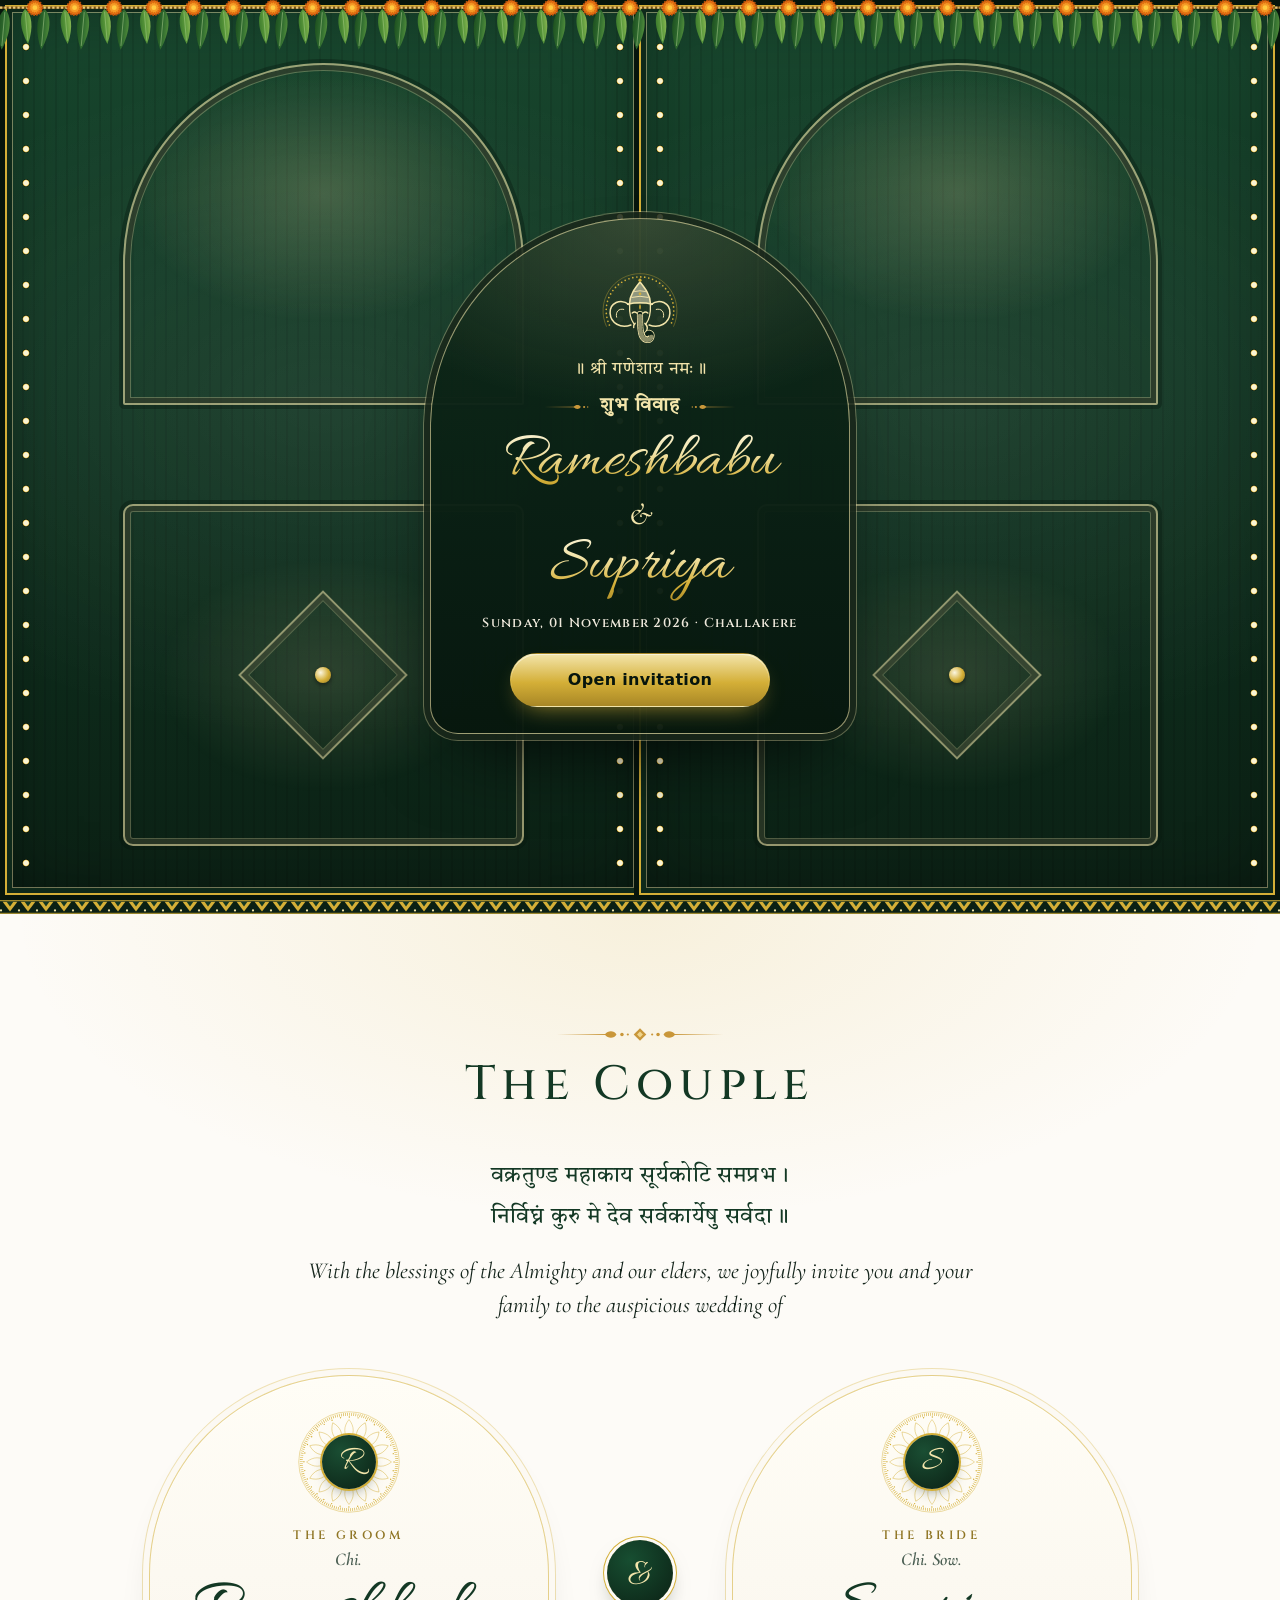
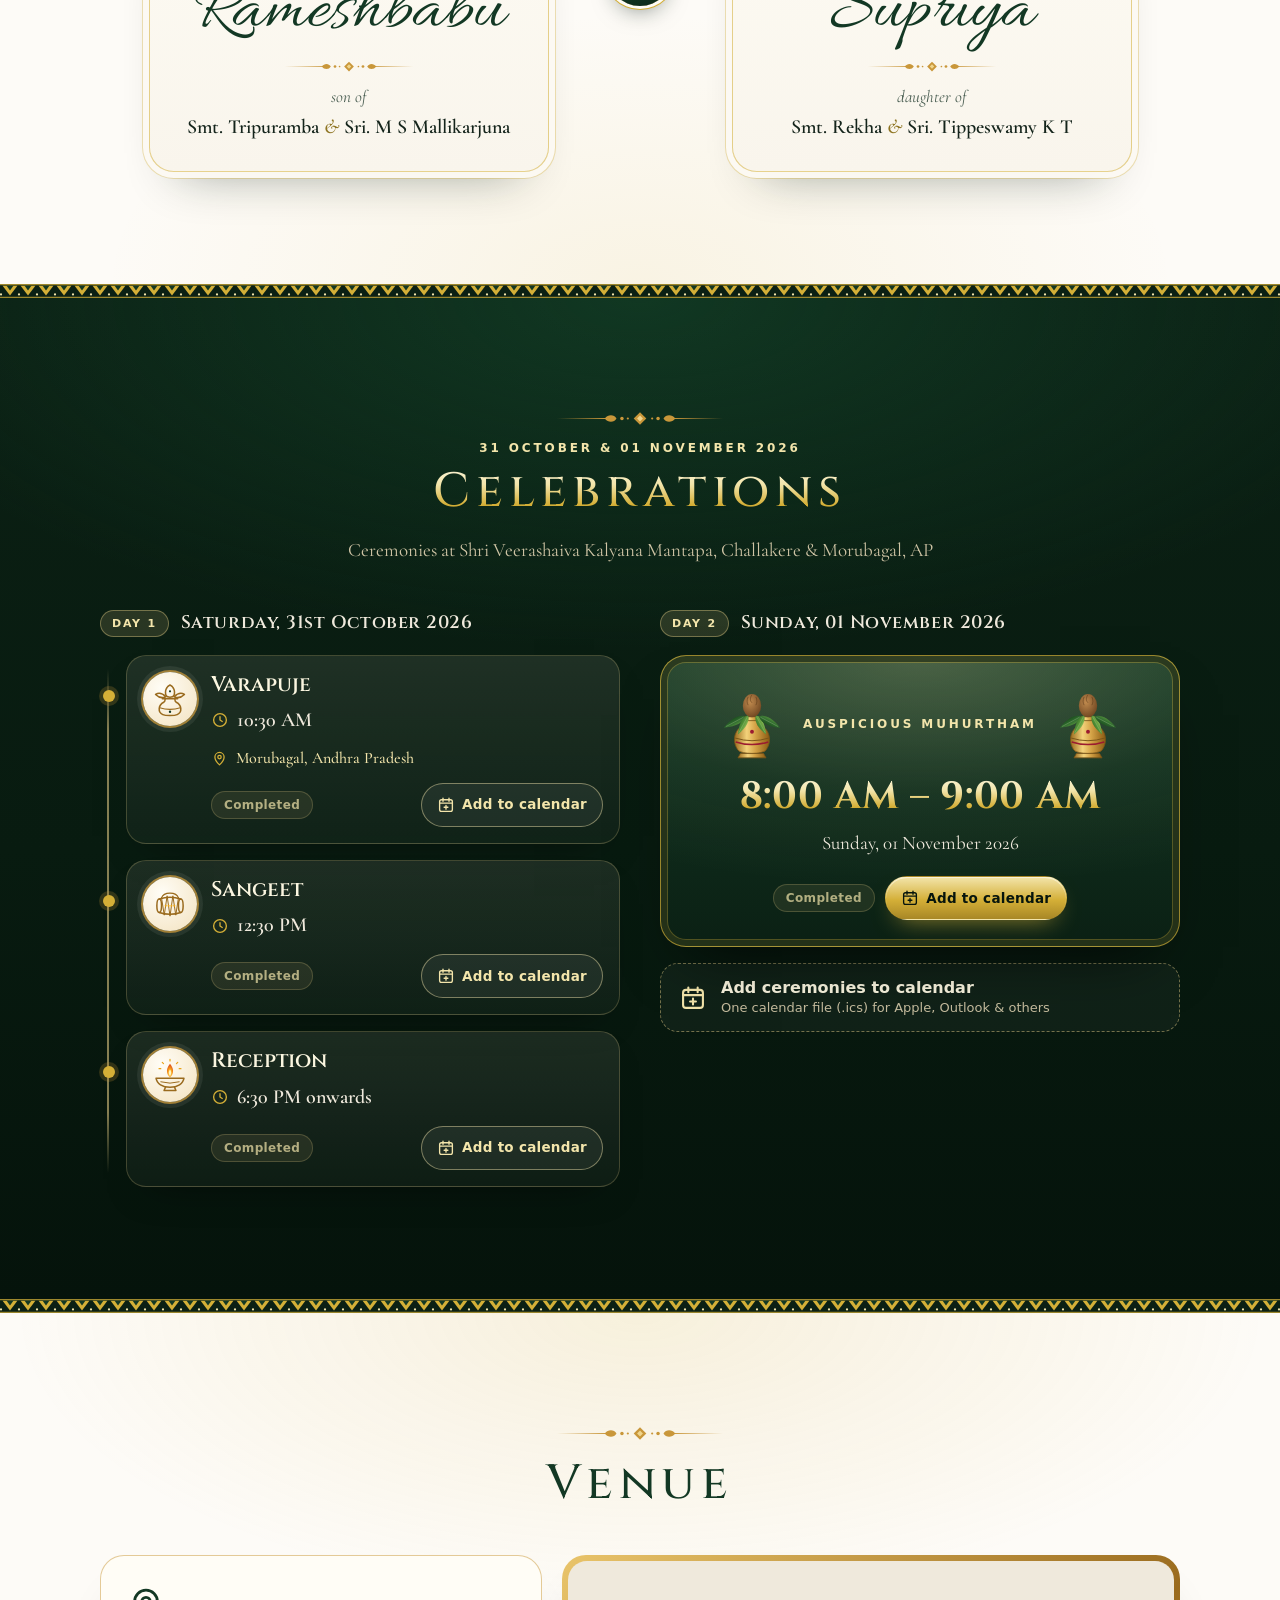
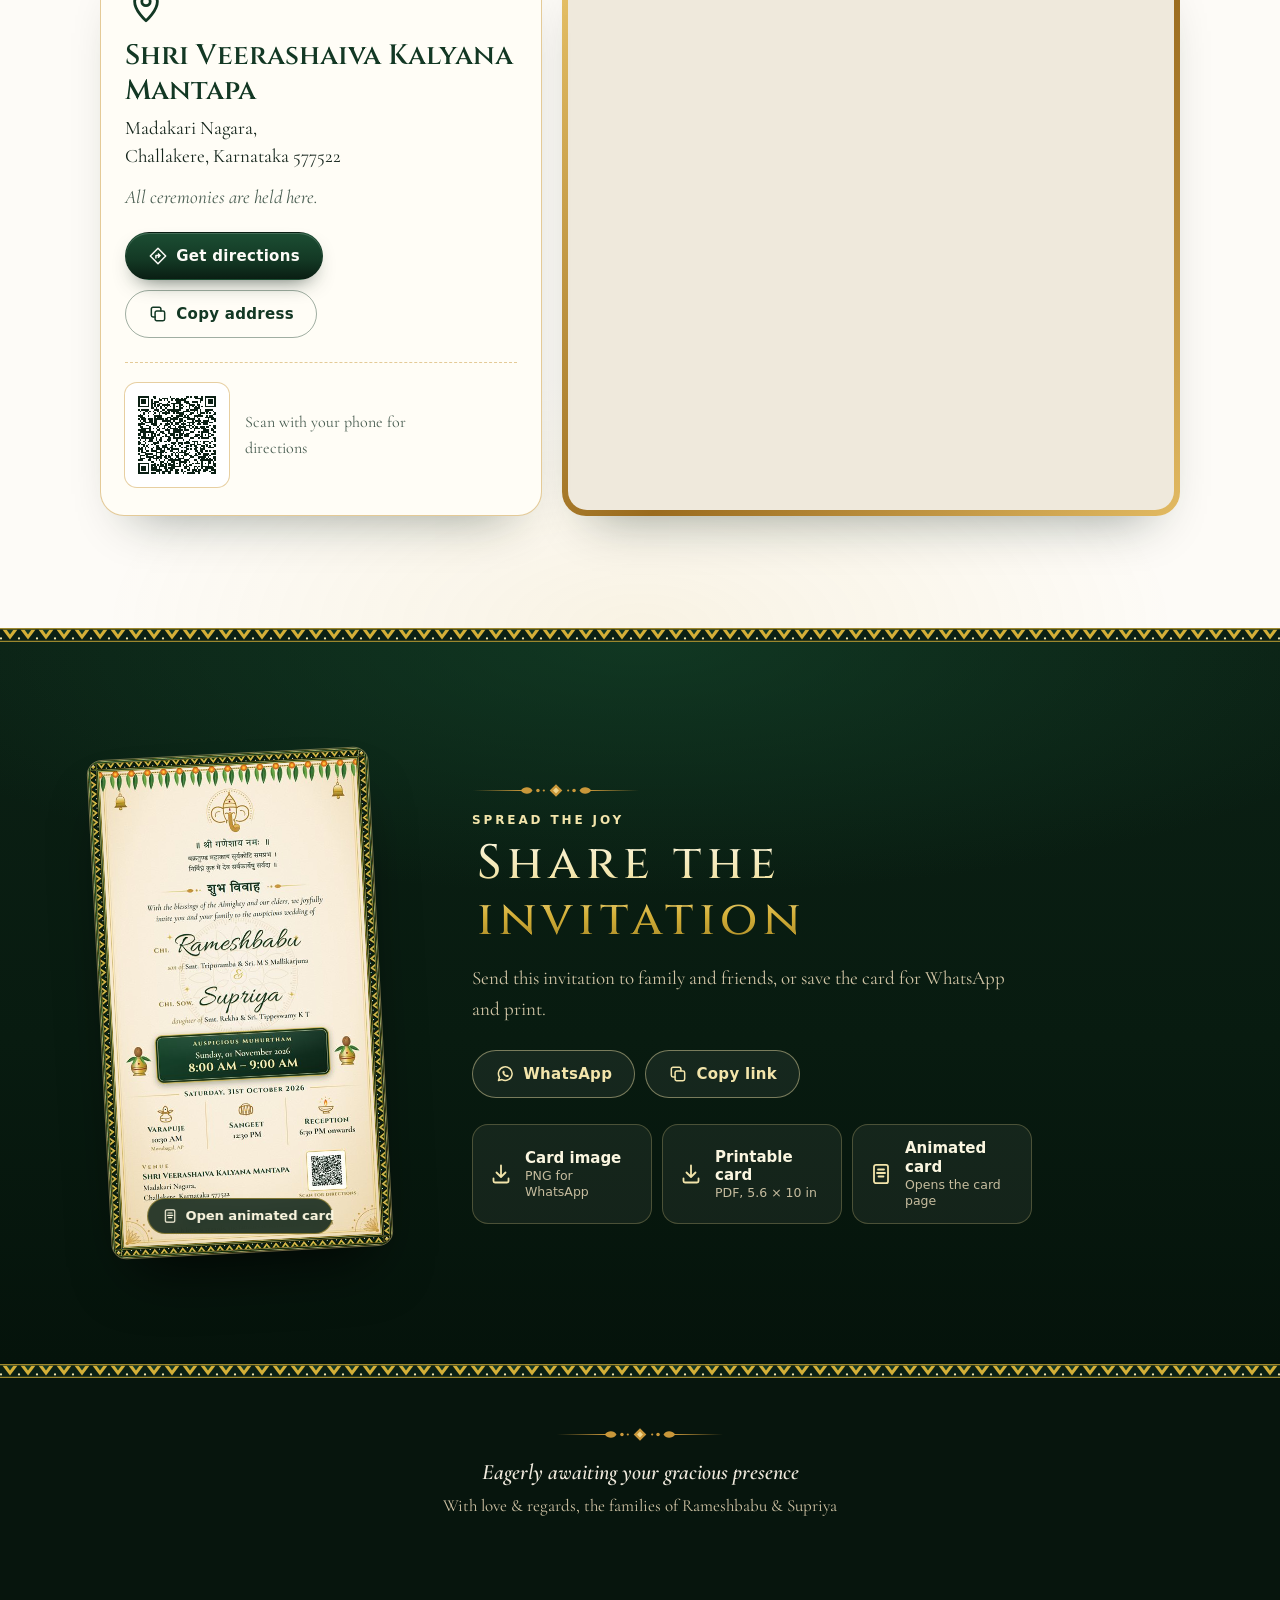
==== commit cc52760a: "Customize wedding invitation for Rameshbabu & Supriya" ====
--- a/index.html
+++ b/index.html
@@ -3,22 +3,22 @@
 <head>
 <meta charset="utf-8">
 <meta name="viewport" content="width=device-width, initial-scale=1, viewport-fit=cover">
-<title>Srinidhi &amp; Shilpa · Wedding Invitation · 16th November 2026</title>
-<meta name="description" content="With joy we invite you to the wedding of Srinidhi &amp; Shilpa. Muhurtham: Monday, 16th November 2026, 9:00 AM – 10:00 AM at Aarpee Ashraya Kalyana Mantapa, Rajajinagar, Bengaluru.">
+<title>Rameshbabu &amp; Supriya · Wedding Invitation · Sunday, 01 November 2026</title>
+<meta name="description" content="With joy we invite you to the wedding of Rameshbabu &amp; Supriya. Muhurtham: Sunday, 01 November 2026, 8:00 AM – 9:00 AM at Shri Veerashaiva Kalyana Mantapa, Madakari Nagara, Challakere.">
 <meta property="og:type" content="website">
-<meta property="og:title" content="Srinidhi &amp; Shilpa · Wedding Invitation">
-<meta property="og:description" content="Muhurtham: Monday, 16th November 2026, 9:00 AM – 10:00 AM · Aarpee Ashraya Kalyana Mantapa, Bengaluru">
-<meta property="og:url" content="https://sriiiii007.github.io/srinidhi-weds-shilpa/">
-<meta property="og:image" content="https://sriiiii007.github.io/srinidhi-weds-shilpa/exports/srinidhi-weds-shilpa-invitation-preview.jpg">
+<meta property="og:title" content="Rameshbabu &amp; Supriya · Wedding Invitation">
+<meta property="og:description" content="Muhurtham: Sunday, 01 November 2026, 8:00 AM – 9:00 AM · Shri Veerashaiva Kalyana Mantapa, Challakere">
+<meta property="og:url" content="./">
+<meta property="og:image" content="exports/rameshbabu-weds-supriya-invitation-preview.jpg">
 <meta property="og:image:type" content="image/jpeg">
 <meta property="og:image:width" content="540">
 <meta property="og:image:height" content="960">
-<meta property="og:image:alt" content="The wedding invitation card of Srinidhi &amp; Shilpa">
-<meta name="theme-color" content="#4A0A14">
+<meta property="og:image:alt" content="The wedding invitation card of Rameshbabu &amp; Supriya">
+<meta name="theme-color" content="#0B2014">
 <link rel="icon" href="assets/favicon.svg" type="image/svg+xml">
 <link rel="preconnect" href="https://fonts.googleapis.com">
 <link rel="preconnect" href="https://fonts.gstatic.com" crossorigin>
-<link rel="stylesheet" href="https://fonts.googleapis.com/css2?family=Cinzel:wght@500;700&amp;family=Cormorant+Garamond:ital,wght@0,500;0,600;0,700;1,500;1,600&amp;family=Great+Vibes&amp;family=Tiro+Kannada&amp;display=swap">
+<link rel="stylesheet" href="https://fonts.googleapis.com/css2?family=Allura&amp;family=Cinzel:wght@500;600;700&amp;family=Cormorant+Garamond:ital,wght@0,500;0,600;0,700;1,500;1,600&amp;family=Noto+Serif+Devanagari:wght@400;600;700&amp;family=Parisienne&amp;family=Playfair+Display:ital,wght@1,600&amp;family=Tiro+Devanagari+Sanskrit:ital@0;1&amp;display=swap">
 <link rel="stylesheet" href="assets/app.css">
 <script>
 (function (html) {
@@ -322,10 +322,10 @@
   </svg>
   <div class="intro-card">
     <svg class="intro-ganesha gold-ganesha" viewBox="0 0 120 120" role="img" aria-label="Lord Ganesha"><use href="#ganesha"/></svg>
-    <p class="intro-invoke kn" lang="kn">॥ ಶ್ರೀ ಗಣೇಶಾಯ ನಮಃ ॥</p>
-    <p class="intro-kicker"><svg aria-hidden="true" focusable="false"><use href="#flourish"/></svg><span class="kn" lang="kn">ಶುಭ ವಿವಾಹ</span><svg class="flip" aria-hidden="true" focusable="false"><use href="#flourish"/></svg></p>
-    <h2 class="intro-names" id="intro-title"><span class="gold-text">Srinidhi</span> <span class="amp">&amp;</span> <span class="gold-text">Shilpa</span></h2>
-    <p class="intro-date" id="intro-date"><span class="nw">Monday, 16th November 2026</span> <span class="intro-sep" aria-hidden="true">·</span> <span class="intro-city">Bengaluru</span></p>
+    <p class="intro-invoke">॥ श्री गणेशाय नमः ॥</p>
+    <p class="intro-kicker"><svg aria-hidden="true" focusable="false"><use href="#flourish"/></svg><span>शुभ विवाह</span><svg class="flip" aria-hidden="true" focusable="false"><use href="#flourish"/></svg></p>
+    <h2 class="intro-names" id="intro-title"><span class="gold-text">Rameshbabu</span> <span class="amp">&amp;</span> <span class="gold-text">Supriya</span></h2>
+    <p class="intro-date" id="intro-date"><span class="nw">Sunday, 01 November 2026</span> <span class="intro-sep" aria-hidden="true">·</span> <span class="intro-city">Challakere</span></p>
     <div class="intro-actions">
       <button class="btn btn-gold btn-lg" type="button" data-open>Open invitation</button>
     </div>
@@ -446,19 +446,19 @@
 
     <div class="hero-inner">
       <svg class="hero-ganesha gold-ganesha" data-rise style="--i:0" viewBox="0 0 120 120" role="img" aria-label="Lord Ganesha"><use href="#ganesha"/></svg>
-      <p class="hero-invoke kn" lang="kn" data-rise style="--i:1">॥ ಶ್ರೀ ಗಣೇಶಾಯ ನಮಃ ॥</p>
-      <p class="hero-title" data-rise style="--i:2"><svg aria-hidden="true" focusable="false"><use href="#flourish"/></svg><span class="kn" lang="kn">ಶುಭ ವಿವಾಹ</span><svg class="flip" aria-hidden="true" focusable="false"><use href="#flourish"/></svg></p>
+      <p class="hero-invoke" data-rise style="--i:1">॥ श्री गणेशाय नमः ॥</p>
+      <p class="hero-title" data-rise style="--i:2"><svg aria-hidden="true" focusable="false"><use href="#flourish"/></svg><span>शुभ विवाह</span><svg class="flip" aria-hidden="true" focusable="false"><use href="#flourish"/></svg></p>
       <h1 class="hero-names" id="hero-title" tabindex="-1" data-rise style="--i:3">
-        <span class="gold-text">Srinidhi</span>
+        <span class="gold-text">Rameshbabu</span>
         <span class="amp gold-text">&amp;</span>
-        <span class="gold-text">Shilpa</span>
+        <span class="gold-text">Supriya</span>
         <svg class="sparkle" style="left: 4%; top: 18%;" aria-hidden="true" focusable="false"><use href="#sparkle"/></svg>
         <svg class="sparkle" style="right: 6%; top: 8%;" aria-hidden="true" focusable="false"><use href="#sparkle"/></svg>
         <svg class="sparkle" style="left: 12%; bottom: 10%;" aria-hidden="true" focusable="false"><use href="#sparkle"/></svg>
         <svg class="sparkle" style="right: 10%; bottom: 22%;" aria-hidden="true" focusable="false"><use href="#sparkle"/></svg>
       </h1>
-      <p class="hero-date" data-rise style="--i:4"><time datetime="2026-11-16">Monday, 16th November 2026</time></p>
-      <p class="hero-venue" data-rise style="--i:5">Aarpee Ashraya Kalyana Mantapa · Bengaluru</p>
+      <p class="hero-date" data-rise style="--i:4"><time datetime="2026-11-01">Sunday, 01 November 2026</time></p>
+      <p class="hero-venue" data-rise style="--i:5">Shri Veerashaiva Kalyana Mantapa · Challakere</p>
 
       <div class="countdown" id="countdown" data-rise style="--i:6">
         <p class="countdown-label" aria-hidden="true">Muhurtham in</p>
@@ -469,12 +469,12 @@
           <div class="tile"><span class="tile-num" data-unit="s">–</span><span class="tile-label">Seconds</span></div>
         </div>
         <p class="countdown-done" hidden></p>
-        <p class="sr-only">The Muhurtham is on Monday, 16th November 2026, from 9:00 AM to 10:00 AM.</p>
+        <p class="sr-only">The Muhurtham is on Sunday, 01 November 2026, from 8:00 AM to 9:00 AM.</p>
       </div>
 
       <div class="hero-actions" data-rise style="--i:7">
         <a class="btn btn-gold" href="#events"><svg class="i" aria-hidden="true" focusable="false"><use href="#i-events"/></svg>View events</a>
-        <a class="btn btn-ghost" href="https://www.google.com/maps/search/?api=1&amp;query=Aarpee+Ashraya+Kalyana+Mantapa+Bengaluru" target="_blank" rel="noopener"><svg class="i" aria-hidden="true" focusable="false"><use href="#i-directions"/></svg>Directions</a>
+        <a class="btn btn-ghost" href="https://www.google.com/maps/search/?api=1&amp;query=Shri+Veerashaiva+Kalyana+Mantapa+Madakari+Nagara+Challakere+Karnataka+577522" target="_blank" rel="noopener"><svg class="i" aria-hidden="true" focusable="false"><use href="#i-directions"/></svg>Directions</a>
       </div>
     </div>
   </section>
@@ -488,26 +488,26 @@
         <svg class="orn" aria-hidden="true" focusable="false"><use href="#orn"/></svg>
         <h2 class="section-title" id="couple-title">The Couple</h2>
       </header>
-      <p class="shloka kn" lang="kn" data-reveal>ವಕ್ರತುಂಡ ಮಹಾಕಾಯ ಸೂರ್ಯಕೋಟಿ ಸಮಪ್ರಭ ।<br>ನಿರ್ವಿಘ್ನಂ ಕುರು ಮೇ ದೇವ ಸರ್ವಕಾರ್ಯೇಷು ಸರ್ವದಾ ॥</p>
+      <p class="shloka" data-reveal>वक्रतुण्ड महाकाय सूर्यकोटि समप्रभ ।<br>निर्विघ्नं कुरु मे देव सर्वकार्येषु सर्वदा ॥</p>
       <p class="lead" data-reveal>With the blessings of the Almighty and our elders, we joyfully invite you and your family to the auspicious wedding of</p>
 
       <div class="couple-grid">
         <article class="person" data-reveal>
-          <div class="person-medal" aria-hidden="true"><svg><use href="#mandala"/></svg><span>S</span></div>
+          <div class="person-medal" aria-hidden="true"><svg><use href="#mandala"/></svg><span>R</span></div>
           <p class="person-role">The Groom</p>
-          <h3 class="person-name"><span class="hon">Chi.</span> <span class="script">Srinidhi</span></h3>
+          <h3 class="person-name"><span class="hon">Chi.</span> <span class="script">Rameshbabu</span></h3>
           <svg class="person-orn" aria-hidden="true" focusable="false"><use href="#orn"/></svg>
           <p class="person-rel">son of</p>
-          <p class="person-parents"><span class="p">Smt. Manjula S</span> <span class="and">&amp;</span> <span class="p">Sri. Shamaprasad S</span></p>
+          <p class="person-parents"><span class="p">Smt. Tripuramba</span> <span class="and">&amp;</span> <span class="p">Sri. M S Mallikarjuna</span></p>
         </article>
         <div class="couple-amp" aria-hidden="true"><span>&amp;</span></div>
         <article class="person" data-reveal style="--delay: .12s">
           <div class="person-medal" aria-hidden="true"><svg><use href="#mandala"/></svg><span>S</span></div>
           <p class="person-role">The Bride</p>
-          <h3 class="person-name"><span class="hon">Chi. Sow.</span> <span class="script">Shilpa</span></h3>
+          <h3 class="person-name"><span class="hon">Chi. Sow.</span> <span class="script">Supriya</span></h3>
           <svg class="person-orn" aria-hidden="true" focusable="false"><use href="#orn"/></svg>
           <p class="person-rel">daughter of</p>
-          <p class="person-parents"><span class="p">Smt. Rekha L</span> <span class="and">&amp;</span> <span class="p">Sri. Lakshman Rao</span></p>
+          <p class="person-parents"><span class="p">Smt. Rekha</span> <span class="and">&amp;</span> <span class="p">Sri. Tippeswamy K T</span></p>
         </article>
       </div>
     </div>
@@ -520,16 +520,16 @@
     <div class="container">
       <header class="section-head" data-reveal>
         <svg class="orn" aria-hidden="true" focusable="false"><use href="#orn"/></svg>
-        <p class="kicker">15 &amp; 16 November 2026</p>
+        <p class="kicker">31 October &amp; 01 November 2026</p>
         <h2 class="section-title gold-text" id="events-title">Celebrations</h2>
-        <p class="section-sub">All ceremonies are at Aarpee Ashraya Kalyana Mantapa, Bengaluru</p>
+        <p class="section-sub">Ceremonies at Shri Veerashaiva Kalyana Mantapa, Challakere &amp; Morubagal, AP</p>
       </header>
 
       <div class="days">
         <div class="day">
-          <h3 class="day-title" data-reveal><span class="day-badge">Day 1</span> Sunday, 15th November 2026</h3>
+          <h3 class="day-title" data-reveal><span class="day-badge">Day 1</span> Saturday, 31st October 2026</h3>
           <ol class="timeline">
-            <li class="event" data-start="2026-11-15T10:30:00+05:30" data-reveal style="--delay: .08s">
+            <li class="event" data-start="2026-10-31T10:30:00+05:30" data-reveal style="--delay: .04s">
               <div class="event-medal" aria-hidden="true">
                 <svg viewBox="0 0 40 40" focusable="false">
                   <g fill="none" stroke="#9A6B1E" stroke-width="1.7" stroke-linecap="round" stroke-linejoin="round">
@@ -539,19 +539,20 @@
                     <path d="M14.5 19.8C14.5 21.6 15 22.4 13 23.6C6.8 26.8 6.2 34.6 12 37.4C15 38.8 25 38.8 28 37.4C33.8 34.6 33.2 26.8 27 23.6C25 22.4 25.5 21.6 25.5 19.8"/>
                     <path d="M8.6 29.6Q20 33.4 31.4 29.6" stroke-width="1.2"/>
                   </g>
-                  <circle cx="20" cy="34.2" r="1.3" fill="#9B1B30"/>
-                  <circle cx="20" cy="11.5" r="1.2" fill="#9B1B30"/>
+                  <circle cx="20" cy="34.2" r="1.3" fill="#133824"/>
+                  <circle cx="20" cy="11.5" r="1.2" fill="#133824"/>
                 </svg>
               </div>
               <div class="event-main">
-                <h4 class="event-name">Varapuje <span class="event-kn kn" lang="kn">ವರಪೂಜೆ</span></h4>
-                <p class="event-time"><svg class="i" aria-hidden="true" focusable="false"><use href="#i-clock"/></svg><time datetime="2026-11-15T10:30+05:30">10:30 AM</time></p>
+                <h4 class="event-name">Varapuje</h4>
+                <p class="event-time"><svg class="i" aria-hidden="true" focusable="false"><use href="#i-clock"/></svg><span><time datetime="2026-10-31T10:30+05:30">10:30 AM</time></span></p>
+                <p class="event-loc"><svg class="i" aria-hidden="true" focusable="false"><use href="#i-venue"/></svg><span>Morubagal, Andhra Pradesh</span></p>
                 <div class="event-foot">
                   <span class="chip" data-status></span>
                   <details class="cal">
                     <summary class="btn btn-ghost btn-sm"><svg class="i" aria-hidden="true" focusable="false"><use href="#i-cal-plus"/></svg>Add to calendar</summary>
                     <div class="cal-menu">
-                      <a href="https://calendar.google.com/calendar/render?action=TEMPLATE&amp;text=Varapuje%20-%20Srinidhi%20%26%20Shilpa%27s%20wedding&amp;dates=20261115T103000/20261115T103000&amp;ctz=Asia/Kolkata&amp;location=Aarpee%20Ashraya%20Kalyana%20Mantapa%2C%20Magadi%20Main%20Road%2C%20Agrahara%20Dasarahalli%2C%20Rajajinagar%2C%20Bengaluru%20-%20560079&amp;details=Varapuje%20for%20the%20wedding%20of%20Chi.%20Srinidhi%20and%20Chi.%20Sow.%20Shilpa.%0ADirections%3A%20https%3A//www.google.com/maps/search/%3Fapi%3D1%26query%3DAarpee%2BAshraya%2BKalyana%2BMantapa%2BBengaluru" target="_blank" rel="noopener"><svg class="i" aria-hidden="true" focusable="false"><use href="#i-external"/></svg>Google Calendar</a>
+                      <a href="https://calendar.google.com/calendar/render?action=TEMPLATE&amp;text=Varapuje%20-%20Rameshbabu%20%26%20Supriya%27s%20wedding&amp;dates=20261031T103000/20261031T120000&amp;ctz=Asia/Kolkata&amp;location=Morubagal%2C%20Andhra%20Pradesh&amp;details=Varapuje%20for%20the%20wedding%20of%20Chi.%20Rameshbabu%20and%20Chi.%20Sow.%20Supriya.%0ALocation%3A%20Morubagal%2C%20Andhra%20Pradesh" target="_blank" rel="noopener"><svg class="i" aria-hidden="true" focusable="false"><use href="#i-external"/></svg>Google Calendar</a>
                       <a href="calendar/varapuje.ics" download><svg class="i" aria-hidden="true" focusable="false"><use href="#i-file"/></svg>Apple, Outlook &amp; others (.ics)</a>
                     </div>
                   </details>
@@ -559,7 +560,7 @@
               </div>
             </li>
 
-            <li class="event" data-start="2026-11-15T12:30:00+05:30" data-reveal style="--delay: .16s">
+            <li class="event" data-start="2026-10-31T12:30:00+05:30" data-reveal style="--delay: .08s">
               <div class="event-medal" aria-hidden="true">
                 <svg viewBox="0 0 40 40" focusable="false">
                   <g fill="none" stroke="#9A6B1E" stroke-width="1.7" stroke-linecap="round" stroke-linejoin="round">
@@ -573,14 +574,14 @@
                 </svg>
               </div>
               <div class="event-main">
-                <h4 class="event-name">Sangeet <span class="event-kn kn" lang="kn">ಸಂಗೀತ್</span></h4>
-                <p class="event-time"><svg class="i" aria-hidden="true" focusable="false"><use href="#i-clock"/></svg><time datetime="2026-11-15T12:30+05:30">12:30 PM</time></p>
+                <h4 class="event-name">Sangeet</h4>
+                <p class="event-time"><svg class="i" aria-hidden="true" focusable="false"><use href="#i-clock"/></svg><span><time datetime="2026-10-31T12:30+05:30">12:30 PM</time></span></p>
                 <div class="event-foot">
                   <span class="chip" data-status></span>
                   <details class="cal">
                     <summary class="btn btn-ghost btn-sm"><svg class="i" aria-hidden="true" focusable="false"><use href="#i-cal-plus"/></svg>Add to calendar</summary>
                     <div class="cal-menu">
-                      <a href="https://calendar.google.com/calendar/render?action=TEMPLATE&amp;text=Sangeet%20-%20Srinidhi%20%26%20Shilpa%27s%20wedding&amp;dates=20261115T123000/20261115T123000&amp;ctz=Asia/Kolkata&amp;location=Aarpee%20Ashraya%20Kalyana%20Mantapa%2C%20Magadi%20Main%20Road%2C%20Agrahara%20Dasarahalli%2C%20Rajajinagar%2C%20Bengaluru%20-%20560079&amp;details=Sangeet%20for%20the%20wedding%20of%20Chi.%20Srinidhi%20and%20Chi.%20Sow.%20Shilpa.%0ADirections%3A%20https%3A//www.google.com/maps/search/%3Fapi%3D1%26query%3DAarpee%2BAshraya%2BKalyana%2BMantapa%2BBengaluru" target="_blank" rel="noopener"><svg class="i" aria-hidden="true" focusable="false"><use href="#i-external"/></svg>Google Calendar</a>
+                      <a href="https://calendar.google.com/calendar/render?action=TEMPLATE&amp;text=Sangeet%20-%20Rameshbabu%20%26%20Supriya%27s%20wedding&amp;dates=20261031T123000/20261031T143000&amp;ctz=Asia/Kolkata&amp;location=Shri%20Veerashaiva%20Kalyana%20Mantapa%2C%20Madakari%20Nagara%2C%20Challakere%2C%20Karnataka%20577522&amp;details=Sangeet%20for%20the%20wedding%20of%20Chi.%20Rameshbabu%20and%20Chi.%20Sow.%20Supriya.%0ADirections%3A%20https%3A//www.google.com/maps/search/%3Fapi%3D1%26query%3DShri%2BVeerashaiva%2BKalyana%2BMantapa%2BMadakari%2BNagara%2BChallakere" target="_blank" rel="noopener"><svg class="i" aria-hidden="true" focusable="false"><use href="#i-external"/></svg>Google Calendar</a>
                       <a href="calendar/sangeet.ics" download><svg class="i" aria-hidden="true" focusable="false"><use href="#i-file"/></svg>Apple, Outlook &amp; others (.ics)</a>
                     </div>
                   </details>
@@ -588,7 +589,7 @@
               </div>
             </li>
 
-            <li class="event" data-start="2026-11-15T19:00:00+05:30" data-reveal style="--delay: .24s">
+            <li class="event" data-start="2026-10-31T18:30:00+05:30" data-reveal style="--delay: .12s">
               <div class="event-medal" aria-hidden="true">
                 <svg viewBox="0 0 40 40" focusable="false">
                   <g class="flame">
@@ -604,14 +605,14 @@
                 </svg>
               </div>
               <div class="event-main">
-                <h4 class="event-name">Reception <span class="event-kn kn" lang="kn">ಆರತಕ್ಷತೆ</span></h4>
-                <p class="event-time"><svg class="i" aria-hidden="true" focusable="false"><use href="#i-clock"/></svg><span><time datetime="2026-11-15T19:00+05:30">7:00 PM</time> onwards</span></p>
+                <h4 class="event-name">Reception</h4>
+                <p class="event-time"><svg class="i" aria-hidden="true" focusable="false"><use href="#i-clock"/></svg><span><time datetime="2026-10-31T18:30+05:30">6:30 PM</time> onwards</span></p>
                 <div class="event-foot">
                   <span class="chip" data-status></span>
                   <details class="cal">
                     <summary class="btn btn-ghost btn-sm"><svg class="i" aria-hidden="true" focusable="false"><use href="#i-cal-plus"/></svg>Add to calendar</summary>
                     <div class="cal-menu">
-                      <a href="https://calendar.google.com/calendar/render?action=TEMPLATE&amp;text=Reception%20-%20Srinidhi%20%26%20Shilpa%27s%20wedding&amp;dates=20261115T190000/20261115T190000&amp;ctz=Asia/Kolkata&amp;location=Aarpee%20Ashraya%20Kalyana%20Mantapa%2C%20Magadi%20Main%20Road%2C%20Agrahara%20Dasarahalli%2C%20Rajajinagar%2C%20Bengaluru%20-%20560079&amp;details=Reception%20for%20the%20wedding%20of%20Chi.%20Srinidhi%20and%20Chi.%20Sow.%20Shilpa.%0ADirections%3A%20https%3A//www.google.com/maps/search/%3Fapi%3D1%26query%3DAarpee%2BAshraya%2BKalyana%2BMantapa%2BBengaluru" target="_blank" rel="noopener"><svg class="i" aria-hidden="true" focusable="false"><use href="#i-external"/></svg>Google Calendar</a>
+                      <a href="https://calendar.google.com/calendar/render?action=TEMPLATE&amp;text=Reception%20-%20Rameshbabu%20%26%20Supriya%27s%20wedding&amp;dates=20261031T183000/20261031T220000&amp;ctz=Asia/Kolkata&amp;location=Shri%20Veerashaiva%20Kalyana%20Mantapa%2C%20Madakari%20Nagara%2C%20Challakere%2C%20Karnataka%20577522&amp;details=Reception%20for%20the%20wedding%20of%20Chi.%20Rameshbabu%20and%20Chi.%20Sow.%20Supriya.%0ADirections%3A%20https%3A//www.google.com/maps/search/%3Fapi%3D1%26query%3DShri%2BVeerashaiva%2BKalyana%2BMantapa%2BMadakari%2BNagara%2BChallakere" target="_blank" rel="noopener"><svg class="i" aria-hidden="true" focusable="false"><use href="#i-external"/></svg>Google Calendar</a>
                       <a href="calendar/reception.ics" download><svg class="i" aria-hidden="true" focusable="false"><use href="#i-file"/></svg>Apple, Outlook &amp; others (.ics)</a>
                     </div>
                   </details>
@@ -622,29 +623,29 @@
         </div>
 
         <div class="day">
-          <h3 class="day-title" data-reveal style="--delay: .12s"><span class="day-badge">Day 2</span> Monday, 16th November 2026</h3>
-          <article class="muhurtham" data-start="2026-11-16T09:00:00+05:30" data-end="2026-11-16T10:00:00+05:30" aria-labelledby="muhurtham-title" data-reveal style="--delay: .2s">
+          <h3 class="day-title" data-reveal style="--delay: .12s"><span class="day-badge">Day 2</span> Sunday, 01 November 2026</h3>
+          <article class="muhurtham" data-start="2026-11-01T08:00:00+05:30" data-end="2026-11-01T09:00:00+05:30" aria-labelledby="muhurtham-title" data-reveal style="--delay: .2s">
             <div class="muhurtham-top">
               <svg class="kalasha" aria-hidden="true" focusable="false"><use href="#kalasha"/></svg>
-              <p class="muhurtham-label"><span class="kn" lang="kn">ಶುಭ ಮುಹೂರ್ತ</span><span>Muhurtham</span></p>
+              <p class="muhurtham-label"><span>Auspicious Muhurtham</span></p>
               <svg class="kalasha" aria-hidden="true" focusable="false"><use href="#kalasha"/></svg>
             </div>
-            <h4 class="muhurtham-time gold-text" id="muhurtham-title"><time datetime="2026-11-16T09:00+05:30">9:00 AM</time> – <time datetime="2026-11-16T10:00+05:30">10:00 AM</time></h4>
-            <p class="muhurtham-date">Monday, 16th November 2026</p>
+            <h4 class="muhurtham-time gold-text" id="muhurtham-title"><time datetime="2026-11-01T08:00+05:30">8:00 AM</time> – <time datetime="2026-11-01T09:00+05:30">9:00 AM</time></h4>
+            <p class="muhurtham-date">Sunday, 01 November 2026</p>
             <div class="event-foot">
               <span class="chip" data-status></span>
               <details class="cal">
                 <summary class="btn btn-gold btn-sm"><svg class="i" aria-hidden="true" focusable="false"><use href="#i-cal-plus"/></svg>Add to calendar</summary>
                 <div class="cal-menu">
-                  <a href="https://calendar.google.com/calendar/render?action=TEMPLATE&amp;text=Muhurtham%20-%20Srinidhi%20%26%20Shilpa%27s%20wedding&amp;dates=20261116T090000/20261116T100000&amp;ctz=Asia/Kolkata&amp;location=Aarpee%20Ashraya%20Kalyana%20Mantapa%2C%20Magadi%20Main%20Road%2C%20Agrahara%20Dasarahalli%2C%20Rajajinagar%2C%20Bengaluru%20-%20560079&amp;details=Muhurtham%20for%20the%20wedding%20of%20Chi.%20Srinidhi%20and%20Chi.%20Sow.%20Shilpa.%0ADirections%3A%20https%3A//www.google.com/maps/search/%3Fapi%3D1%26query%3DAarpee%2BAshraya%2BKalyana%2BMantapa%2BBengaluru" target="_blank" rel="noopener"><svg class="i" aria-hidden="true" focusable="false"><use href="#i-external"/></svg>Google Calendar</a>
+                  <a href="https://calendar.google.com/calendar/render?action=TEMPLATE&amp;text=Muhurtham%20-%20Rameshbabu%20%26%20Supriya%27s%20wedding&amp;dates=20261101T080000/20261101T090000&amp;ctz=Asia/Kolkata&amp;location=Shri%20Veerashaiva%20Kalyana%20Mantapa%2C%20Madakari%20Nagara%2C%20Challakere%2C%20Karnataka%20577522&amp;details=Muhurtham%20for%20the%20wedding%20of%20Chi.%20Rameshbabu%20and%20Chi.%20Sow.%20Supriya.%0ADirections%3A%20https%3A//www.google.com/maps/search/%3Fapi%3D1%26query%3DShri%2BVeerashaiva%2BKalyana%2BMantapa%2BMadakari%2BNagara%2BChallakere" target="_blank" rel="noopener"><svg class="i" aria-hidden="true" focusable="false"><use href="#i-external"/></svg>Google Calendar</a>
                   <a href="calendar/muhurtham.ics" download><svg class="i" aria-hidden="true" focusable="false"><use href="#i-file"/></svg>Apple, Outlook &amp; others (.ics)</a>
                 </div>
               </details>
             </div>
           </article>
-          <a class="all-events" href="calendar/srinidhi-shilpa-wedding.ics" download data-reveal style="--delay: .28s">
+          <a class="all-events" href="calendar/rameshbabu-supriya-wedding.ics" download data-reveal style="--delay: .28s">
             <svg class="i" aria-hidden="true" focusable="false"><use href="#i-cal-plus"/></svg>
-            <span><strong>Add all four ceremonies</strong><small>One calendar file (.ics) for Apple, Outlook &amp; others</small></span>
+            <span><strong>Add ceremonies to calendar</strong><small>One calendar file (.ics) for Apple, Outlook &amp; others</small></span>
           </a>
         </div>
       </div>
@@ -663,22 +664,22 @@
       <div class="venue-grid">
         <div class="venue-card" data-reveal>
           <svg class="venue-pin" aria-hidden="true" focusable="false"><use href="#i-venue"/></svg>
-          <h3 class="venue-name">Aarpee Ashraya Kalyana Mantapa</h3>
-          <address class="venue-address">Magadi Main Road, <span class="nw">Agrahara Dasarahalli,</span><br>Rajajinagar, Bengaluru&nbsp;–&nbsp;560079</address>
-          <p class="venue-note">All four ceremonies are held here.</p>
+          <h3 class="venue-name">Shri Veerashaiva Kalyana Mantapa</h3>
+          <address class="venue-address">Madakari Nagara,<br>Challakere, Karnataka&nbsp;577522</address>
+          <p class="venue-note">All ceremonies are held here.</p>
           <div class="venue-actions">
-            <a class="btn btn-maroon" href="https://www.google.com/maps/search/?api=1&amp;query=Aarpee+Ashraya+Kalyana+Mantapa+Bengaluru" target="_blank" rel="noopener"><svg class="i" aria-hidden="true" focusable="false"><use href="#i-directions"/></svg>Get directions</a>
-            <button class="btn btn-outline js-only" type="button" data-copy="Aarpee Ashraya Kalyana Mantapa, Magadi Main Road, Agrahara Dasarahalli, Rajajinagar, Bengaluru – 560079" data-toast="Address copied"><svg class="i" aria-hidden="true" focusable="false"><use href="#i-copy"/></svg>Copy address</button>
+            <a class="btn btn-maroon" href="https://www.google.com/maps/search/?api=1&amp;query=Shri+Veerashaiva+Kalyana+Mantapa+Madakari+Nagara+Challakere+Karnataka+577522" target="_blank" rel="noopener"><svg class="i" aria-hidden="true" focusable="false"><use href="#i-directions"/></svg>Get directions</a>
+            <button class="btn btn-outline js-only" type="button" data-copy="Shri Veerashaiva Kalyana Mantapa, Madakari Nagara, Challakere, Karnataka 577522" data-toast="Address copied"><svg class="i" aria-hidden="true" focusable="false"><use href="#i-copy"/></svg>Copy address</button>
           </div>
           <div class="venue-qr">
 <!--@QR-->
-            <svg viewBox="0 0 41 41" role="img" aria-label="QR code with Google Maps directions to the venue" shape-rendering="crispEdges"><path fill="none" stroke="#4A0A14" d="M0 0.5h7m3 0h1m1 0h2m2 0h6m1 0h1m1 0h1m2 0h1m1 0h2m2 0h7m-41 1h1m5 0h1m2 0h1m3 0h2m2 0h1m3 0h1m3 0h4m1 0h1m1 0h1m1 0h1m5 0h1m-41 1h1m1 0h3m1 0h1m1 0h1m2 0h1m1 0h6m2 0h2m2 0h1m1 0h1m2 0h1m3 0h1m1 0h3m1 0h1m-41 1h1m1 0h3m1 0h1m1 0h1m1 0h4m2 0h1m3 0h2m1 0h1m2 0h1m1 0h1m1 0h1m1 0h1m1 0h1m1 0h3m1 0h1m-41 1h1m1 0h3m1 0h1m1 0h3m3 0h7m1 0h2m1 0h1m4 0h2m2 0h1m1 0h3m1 0h1m-41 1h1m5 0h1m1 0h1m1 0h1m1 0h3m1 0h1m3 0h1m1 0h1m2 0h5m2 0h1m1 0h1m5 0h1m-41 1h7m1 0h1m1 0h1m1 0h1m1 0h1m1 0h1m1 0h1m1 0h1m1 0h1m1 0h1m1 0h1m1 0h1m1 0h1m1 0h1m1 0h7m-33 1h2m1 0h2m8 0h1m4 0h3m2 0h2m-33 1h1m1 0h5m2 0h1m1 0h1m2 0h1m2 0h1m4 0h1m1 0h3m2 0h1m1 0h2m1 0h5m-39 1h2m1 0h1m1 0h1m1 0h4m4 0h2m1 0h4m1 0h2m3 0h2m1 0h2m1 0h3m1 0h3m-39 1h1m1 0h1m1 0h3m1 0h2m1 0h3m1 0h2m1 0h1m6 0h3m2 0h1m1 0h1m1 0h1m-37 1h1m1 0h3m2 0h1m1 0h1m2 0h1m2 0h2m1 0h4m4 0h1m1 0h1m2 0h3m3 0h1m-37 1h1m2 0h3m1 0h1m1 0h3m1 0h4m1 0h2m1 0h1m1 0h2m1 0h3m1 0h1m3 0h1m1 0h2m-38 1h2m2 0h1m2 0h1m2 0h2m1 0h1m6 0h2m4 0h1m1 0h2m3 0h7m-39 1h2m2 0h1m1 0h2m1 0h1m4 0h1m1 0h1m1 0h2m1 0h2m2 0h4m1 0h2m1 0h5m-40 1h2m5 0h2m2 0h3m1 0h2m4 0h3m2 0h2m4 0h1m1 0h1m1 0h2m-38 1h2m4 0h2m3 0h2m2 0h4m1 0h1m1 0h7m4 0h1m1 0h1m1 0h2m-37 1h2m5 0h2m2 0h3m2 0h3m7 0h5m1 0h3m1 0h3m-40 1h2m3 0h1m1 0h2m1 0h1m3 0h2m1 0h1m1 0h1m1 0h1m4 0h1m1 0h1m2 0h2m2 0h4m-39 1h2m1 0h2m5 0h3m9 0h2m1 0h5m2 0h2m1 0h2m2 0h1m-38 1h1m2 0h1m1 0h2m3 0h1m1 0h2m1 0h1m2 0h4m3 0h1m2 0h1m7 0h1m-40 1h4m3 0h2m1 0h6m3 0h3m1 0h1m1 0h2m3 0h2m1 0h8m-39 1h3m1 0h4m2 0h2m1 0h1m2 0h1m1 0h1m4 0h5m3 0h1m1 0h2m1 0h1m-39 1h1m2 0h1m1 0h1m1 0h2m4 0h2m6 0h2m3 0h2m5 0h2m1 0h2m1 0h1m-38 1h1m1 0h1m1 0h1m5 0h2m1 0h1m1 0h1m4 0h1m1 0h3m2 0h1m1 0h1m6 0h3m-40 1h5m1 0h5m1 0h2m4 0h1m3 0h1m4 0h1m2 0h1m1 0h5m1 0h2m-41 1h3m2 0h2m2 0h3m1 0h1m1 0h1m2 0h1m1 0h2m2 0h4m2 0h1m1 0h1m2 0h1m-36 1h1m8 0h4m1 0h3m1 0h1m1 0h3m5 0h1m2 0h2m3 0h2m1 0h2m-41 1h2m2 0h3m1 0h1m2 0h1m3 0h1m1 0h1m1 0h1m3 0h1m1 0h2m2 0h1m1 0h2m4 0h3m-40 1h1m1 0h2m3 0h2m2 0h8m1 0h1m1 0h1m1 0h6m1 0h2m1 0h3m2 0h2m-41 1h1m3 0h3m1 0h3m1 0h2m2 0h4m2 0h1m2 0h2m2 0h2m2 0h6m-39 1h1m3 0h1m2 0h5m1 0h2m4 0h3m2 0h1m3 0h1m2 0h1m1 0h5m-38 1h1m2 0h2m1 0h1m1 0h1m1 0h2m3 0h1m3 0h1m2 0h1m1 0h3m2 0h1m2 0h5m1 0h1m-31 1h3m2 0h2m1 0h10m2 0h1m1 0h3m3 0h1m3 0h1m-41 1h7m2 0h1m1 0h2m1 0h1m1 0h2m3 0h1m3 0h4m1 0h3m1 0h1m1 0h2m-38 1h1m5 0h1m1 0h2m1 0h1m1 0h1m1 0h1m1 0h2m1 0h3m1 0h2m1 0h1m3 0h2m3 0h2m1 0h1m-40 1h1m1 0h3m1 0h1m1 0h2m2 0h2m7 0h1m4 0h2m2 0h1m1 0h8m-40 1h1m1 0h3m1 0h1m1 0h4m2 0h2m1 0h2m1 0h1m1 0h2m4 0h1m2 0h1m1 0h1m1 0h1m1 0h1m-38 1h1m1 0h3m1 0h1m1 0h1m6 0h1m2 0h1m1 0h1m1 0h1m2 0h3m1 0h1m3 0h6m-39 1h1m5 0h1m9 0h2m2 0h3m1 0h1m1 0h2m4 0h2m2 0h2m1 0h1m-40 1h7m1 0h1m5 0h1m1 0h2m1 0h1m2 0h1m1 0h4m1 0h3m2 0h3m1 0h1"/></svg>
+            <svg viewBox="0 0 57 57" role="img" aria-label="QR code with Google Maps directions to the venue" shape-rendering="crispEdges"><path fill="#0B2014" d="M4,4H5V5H4zM5,4H6V5H5zM6,4H7V5H6zM7,4H8V5H7zM8,4H9V5H8zM9,4H10V5H9zM10,4H11V5H10zM13,4H14V5H13zM14,4H15V5H14zM24,4H25V5H24zM34,4H35V5H34zM35,4H36V5H35zM37,4H38V5H37zM39,4H40V5H39zM40,4H41V5H40zM41,4H42V5H41zM44,4H45V5H44zM46,4H47V5H46zM47,4H48V5H47zM48,4H49V5H48zM49,4H50V5H49zM50,4H51V5H50zM51,4H52V5H51zM52,4H53V5H52zM4,5H5V6H4zM10,5H11V6H10zM14,5H15V6H14zM17,5H18V6H17zM19,5H20V6H19zM20,5H21V6H20zM21,5H22V6H21zM22,5H23V6H22zM25,5H26V6H25zM26,5H27V6H26zM28,5H29V6H28zM29,5H30V6H29zM31,5H32V6H31zM33,5H34V6H33zM34,5H35V6H34zM40,5H41V6H40zM41,5H42V6H41zM42,5H43V6H42zM43,5H44V6H43zM44,5H45V6H44zM46,5H47V6H46zM52,5H53V6H52zM4,6H5V7H4zM6,6H7V7H6zM7,6H8V7H7zM8,6H9V7H8zM10,6H11V7H10zM12,6H13V7H12zM17,6H18V7H17zM18,6H19V7H18zM20,6H21V7H20zM22,6H23V7H22zM25,6H26V7H25zM27,6H28V7H27zM28,6H29V7H28zM29,6H30V7H29zM30,6H31V7H30zM31,6H32V7H31zM32,6H33V7H32zM33,6H34V7H33zM43,6H44V7H43zM44,6H45V7H44zM46,6H47V7H46zM48,6H49V7H48zM49,6H50V7H49zM50,6H51V7H50zM52,6H53V7H52zM4,7H5V8H4zM6,7H7V8H6zM7,7H8V8H7zM8,7H9V8H8zM10,7H11V8H10zM12,7H13V8H12zM14,7H15V8H14zM15,7H16V8H15zM16,7H17V8H16zM23,7H24V8H23zM28,7H29V8H28zM29,7H30V8H29zM30,7H31V8H30zM33,7H34V8H33zM34,7H35V8H34zM35,7H36V8H35zM38,7H39V8H38zM39,7H40V8H39zM40,7H41V8H40zM41,7H42V8H41zM43,7H44V8H43zM46,7H47V8H46zM48,7H49V8H48zM49,7H50V8H49zM50,7H51V8H50zM52,7H53V8H52zM4,8H5V9H4zM6,8H7V9H6zM7,8H8V9H7zM8,8H9V9H8zM10,8H11V9H10zM12,8H13V9H12zM13,8H14V9H13zM14,8H15V9H14zM17,8H18V9H17zM18,8H19V9H18zM22,8H23V9H22zM25,8H26V9H25zM26,8H27V9H26zM27,8H28V9H27zM28,8H29V9H28zM29,8H30V9H29zM30,8H31V9H30zM34,8H35V9H34zM35,8H36V9H35zM36,8H37V9H36zM41,8H42V9H41zM46,8H47V9H46zM48,8H49V9H48zM49,8H50V9H49zM50,8H51V9H50zM52,8H53V9H52zM4,9H5V10H4zM10,9H11V10H10zM12,9H13V10H12zM14,9H15V10H14zM16,9H17V10H16zM17,9H18V10H17zM19,9H20V10H19zM20,9H21V10H20zM21,9H22V10H21zM22,9H23V10H22zM23,9H24V10H23zM26,9H27V10H26zM30,9H31V10H30zM31,9H32V10H31zM36,9H37V10H36zM37,9H38V10H37zM38,9H39V10H38zM39,9H40V10H39zM41,9H42V10H41zM42,9H43V10H42zM46,9H47V10H46zM52,9H53V10H52zM4,10H5V11H4zM5,10H6V11H5zM6,10H7V11H6zM7,10H8V11H7zM8,10H9V11H8zM9,10H10V11H9zM10,10H11V11H10zM12,10H13V11H12zM14,10H15V11H14zM16,10H17V11H16zM18,10H19V11H18zM20,10H21V11H20zM22,10H23V11H22zM24,10H25V11H24zM26,10H27V11H26zM28,10H29V11H28zM30,10H31V11H30zM32,10H33V11H32zM34,10H35V11H34zM36,10H37V11H36zM38,10H39V11H38zM40,10H41V11H40zM42,10H43V11H42zM44,10H45V11H44zM46,10H47V11H46zM47,10H48V11H47zM48,10H49V11H48zM49,10H50V11H49zM50,10H51V11H50zM51,10H52V11H51zM52,10H53V11H52zM12,11H13V12H12zM13,11H14V12H13zM15,11H16V12H15zM18,11H19V12H18zM21,11H22V12H21zM26,11H27V12H26zM30,11H31V12H30zM31,11H32V12H31zM36,11H37V12H36zM39,11H40V12H39zM40,11H41V12H40zM41,11H42V12H41zM42,11H43V12H42zM4,12H5V13H4zM6,12H7V13H6zM7,12H8V13H7zM8,12H9V13H8zM9,12H10V13H9zM10,12H11V13H10zM14,12H15V13H14zM15,12H16V13H15zM16,12H17V13H16zM19,12H20V13H19zM20,12H21V13H20zM22,12H23V13H22zM23,12H24V13H23zM24,12H25V13H24zM25,12H26V13H25zM26,12H27V13H26zM27,12H28V13H27zM28,12H29V13H28zM29,12H30V13H29zM30,12H31V13H30zM34,12H35V13H34zM35,12H36V13H35zM37,12H38V13H37zM38,12H39V13H38zM39,12H40V13H39zM40,12H41V13H40zM41,12H42V13H41zM43,12H44V13H43zM46,12H47V13H46zM47,12H48V13H47zM48,12H49V13H48zM49,12H50V13H49zM50,12H51V13H50zM5,13H6V14H5zM8,13H9V14H8zM9,13H10V14H9zM11,13H12V14H11zM13,13H14V14H13zM16,13H17V14H16zM18,13H19V14H18zM21,13H22V14H21zM23,13H24V14H23zM25,13H26V14H25zM26,13H27V14H26zM27,13H28V14H27zM28,13H29V14H28zM29,13H30V14H29zM32,13H33V14H32zM33,13H34V14H33zM34,13H35V14H34zM35,13H36V14H35zM36,13H37V14H36zM39,13H40V14H39zM41,13H42V14H41zM43,13H44V14H43zM46,13H47V14H46zM47,13H48V14H47zM48,13H49V14H48zM51,13H52V14H51zM7,14H8V15H7zM10,14H11V15H10zM14,14H15V15H14zM17,14H18V15H17zM19,14H20V15H19zM20,14H21V15H20zM21,14H22V15H21zM22,14H23V15H22zM23,14H24V15H23zM26,14H27V15H26zM28,14H29V15H28zM29,14H30V15H29zM30,14H31V15H30zM31,14H32V15H31zM32,14H33V15H32zM37,14H38V15H37zM38,14H39V15H38zM41,14H42V15H41zM43,14H44V15H43zM44,14H45V15H44zM45,14H46V15H45zM47,14H48V15H47zM49,14H50V15H49zM52,14H53V15H52zM5,15H6V16H5zM7,15H8V16H7zM13,15H14V16H13zM17,15H18V16H17zM21,15H22V16H21zM30,15H31V16H30zM31,15H32V16H31zM32,15H33V16H32zM34,15H35V16H34zM36,15H37V16H36zM37,15H38V16H37zM42,15H43V16H42zM43,15H44V16H43zM51,15H52V16H51zM52,15H53V16H52zM4,16H5V17H4zM5,16H6V17H5zM6,16H7V17H6zM10,16H11V17H10zM14,16H15V17H14zM15,16H16V17H15zM16,16H17V17H16zM17,16H18V17H17zM18,16H19V17H18zM25,16H26V17H25zM28,16H29V17H28zM29,16H30V17H29zM30,16H31V17H30zM31,16H32V17H31zM33,16H34V17H33zM35,16H36V17H35zM39,16H40V17H39zM40,16H41V17H40zM41,16H42V17H41zM42,16H43V17H42zM43,16H44V17H43zM44,16H45V17H44zM47,16H48V17H47zM49,16H50V17H49zM50,16H51V17H50zM5,17H6V18H5zM6,17H7V18H6zM7,17H8V18H7zM14,17H15V18H14zM16,17H17V18H16zM17,17H18V18H17zM18,17H19V18H18zM22,17H23V18H22zM23,17H24V18H23zM24,17H25V18H24zM26,17H27V18H26zM27,17H28V18H27zM28,17H29V18H28zM29,17H30V18H29zM32,17H33V18H32zM33,17H34V18H33zM34,17H35V18H34zM35,17H36V18H35zM36,17H37V18H36zM39,17H40V18H39zM41,17H42V18H41zM46,17H47V18H46zM47,17H48V18H47zM48,17H49V18H48zM49,17H50V18H49zM50,17H51V18H50zM51,17H52V18H51zM4,18H5V19H4zM6,18H7V19H6zM7,18H8V19H7zM8,18H9V19H8zM10,18H11V19H10zM11,18H12V19H11zM12,18H13V19H12zM14,18H15V19H14zM15,18H16V19H15zM16,18H17V19H16zM17,18H18V19H17zM18,18H19V19H18zM19,18H20V19H19zM21,18H22V19H21zM22,18H23V19H22zM24,18H25V19H24zM25,18H26V19H25zM26,18H27V19H26zM27,18H28V19H27zM28,18H29V19H28zM30,18H31V19H30zM31,18H32V19H31zM35,18H36V19H35zM36,18H37V19H36zM37,18H38V19H37zM38,18H39V19H38zM39,18H40V19H39zM42,18H43V19H42zM48,18H49V19H48zM50,18H51V19H50zM51,18H52V19H51zM52,18H53V19H52zM5,19H6V20H5zM7,19H8V20H7zM8,19H9V20H8zM11,19H12V20H11zM12,19H13V20H12zM14,19H15V20H14zM15,19H16V20H15zM19,19H20V20H19zM20,19H21V20H20zM21,19H22V20H21zM22,19H23V20H22zM23,19H24V20H23zM24,19H25V20H24zM26,19H27V20H26zM30,19H31V20H30zM31,19H32V20H31zM33,19H34V20H33zM38,19H39V20H38zM40,19H41V20H40zM41,19H42V20H41zM42,19H43V20H42zM43,19H44V20H43zM45,19H46V20H45zM46,19H47V20H46zM47,19H48V20H47zM48,19H49V20H48zM52,19H53V20H52zM6,20H7V21H6zM8,20H9V21H8zM9,20H10V21H9zM10,20H11V21H10zM11,20H12V21H11zM12,20H13V21H12zM14,20H15V21H14zM15,20H16V21H15zM22,20H23V21H22zM24,20H25V21H24zM25,20H26V21H25zM27,20H28V21H27zM28,20H29V21H28zM29,20H30V21H29zM30,20H31V21H30zM32,20H33V21H32zM35,20H36V21H35zM36,20H37V21H36zM37,20H38V21H37zM38,20H39V21H38zM39,20H40V21H39zM42,20H43V21H42zM44,20H45V21H44zM45,20H46V21H45zM46,20H47V21H46zM47,20H48V21H47zM49,20H50V21H49zM50,20H51V21H50zM4,21H5V22H4zM5,21H6V22H5zM6,21H7V22H6zM7,21H8V22H7zM12,21H13V22H12zM13,21H14V22H13zM14,21H15V22H14zM15,21H16V22H15zM18,21H19V22H18zM21,21H22V22H21zM22,21H23V22H22zM23,21H24V22H23zM25,21H26V22H25zM27,21H28V22H27zM28,21H29V22H28zM29,21H30V22H29zM31,21H32V22H31zM32,21H33V22H32zM33,21H34V22H33zM36,21H37V22H36zM38,21H39V22H38zM41,21H42V22H41zM42,21H43V22H42zM43,21H44V22H43zM45,21H46V22H45zM46,21H47V22H46zM47,21H48V22H47zM4,22H5V23H4zM5,22H6V23H5zM9,22H10V23H9zM10,22H11V23H10zM13,22H14V23H13zM14,22H15V23H14zM15,22H16V23H15zM17,22H18V23H17zM20,22H21V23H20zM21,22H22V23H21zM22,22H23V23H22zM24,22H25V23H24zM26,22H27V23H26zM30,22H31V23H30zM32,22H33V23H32zM34,22H35V23H34zM35,22H36V23H35zM36,22H37V23H36zM37,22H38V23H37zM39,22H40V23H39zM49,22H50V23H49zM51,22H52V23H51zM52,22H53V23H52zM5,23H6V24H5zM6,23H7V24H6zM11,23H12V24H11zM16,23H17V24H16zM20,23H21V24H20zM23,23H24V24H23zM24,23H25V24H24zM27,23H28V24H27zM29,23H30V24H29zM30,23H31V24H30zM31,23H32V24H31zM32,23H33V24H32zM33,23H34V24H33zM36,23H37V24H36zM38,23H39V24H38zM40,23H41V24H40zM41,23H42V24H41zM43,23H44V24H43zM44,23H45V24H44zM45,23H46V24H45zM47,23H48V24H47zM48,23H49V24H48zM51,23H52V24H51zM52,23H53V24H52zM6,24H7V25H6zM7,24H8V25H7zM8,24H9V25H8zM9,24H10V25H9zM10,24H11V25H10zM11,24H12V25H11zM13,24H14V25H13zM15,24H16V25H15zM17,24H18V25H17zM19,24H20V25H19zM20,24H21V25H20zM22,24H23V25H22zM24,24H25V25H24zM25,24H26V25H25zM26,24H27V25H26zM27,24H28V25H27zM28,24H29V25H28zM30,24H31V25H30zM33,24H34V25H33zM37,24H38V25H37zM39,24H40V25H39zM40,24H41V25H40zM41,24H42V25H41zM42,24H43V25H42zM44,24H45V25H44zM45,24H46V25H45zM46,24H47V25H46zM50,24H51V25H50zM52,24H53V25H52zM4,25H5V26H4zM5,25H6V26H5zM6,25H7V26H6zM7,25H8V26H7zM8,25H9V26H8zM11,25H12V26H11zM16,25H17V26H16zM17,25H18V26H17zM21,25H22V26H21zM22,25H23V26H22zM23,25H24V26H23zM26,25H27V26H26zM27,25H28V26H27zM28,25H29V26H28zM29,25H30V26H29zM30,25H31V26H30zM31,25H32V26H31zM33,25H34V26H33zM34,25H35V26H34zM35,25H36V26H35zM39,25H40V26H39zM45,25H46V26H45zM46,25H47V26H46zM47,25H48V26H47zM48,25H49V26H48zM50,25H51V26H50zM51,25H52V26H51zM5,26H6V27H5zM6,26H7V27H6zM7,26H8V27H7zM8,26H9V27H8zM9,26H10V27H9zM10,26H11V27H10zM11,26H12V27H11zM12,26H13V27H12zM13,26H14V27H13zM15,26H16V27H15zM18,26H19V27H18zM19,26H20V27H19zM23,26H24V27H23zM26,26H27V27H26zM27,26H28V27H27zM28,26H29V27H28zM29,26H30V27H29zM30,26H31V27H30zM32,26H33V27H32zM37,26H38V27H37zM38,26H39V27H38zM42,26H43V27H42zM44,26H45V27H44zM45,26H46V27H45zM46,26H47V27H46zM47,26H48V27H47zM48,26H49V27H48zM51,26H52V27H51zM52,26H53V27H52zM4,27H5V28H4zM5,27H6V28H5zM7,27H8V28H7zM8,27H9V28H8zM12,27H13V28H12zM13,27H14V28H13zM14,27H15V28H14zM17,27H18V28H17zM19,27H20V28H19zM20,27H21V28H20zM23,27H24V28H23zM24,27H25V28H24zM25,27H26V28H25zM26,27H27V28H26zM30,27H31V28H30zM31,27H32V28H31zM32,27H33V28H32zM34,27H35V28H34zM35,27H36V28H35zM36,27H37V28H36zM44,27H45V28H44zM48,27H49V28H48zM49,27H50V28H49zM4,28H5V29H4zM5,28H6V29H5zM7,28H8V29H7zM8,28H9V29H8zM10,28H11V29H10zM12,28H13V29H12zM14,28H15V29H14zM16,28H17V29H16zM17,28H18V29H17zM21,28H22V29H21zM24,28H25V29H24zM25,28H26V29H25zM26,28H27V29H26zM28,28H29V29H28zM30,28H31V29H30zM31,28H32V29H31zM33,28H34V29H33zM34,28H35V29H34zM35,28H36V29H35zM40,28H41V29H40zM41,28H42V29H41zM42,28H43V29H42zM44,28H45V29H44zM46,28H47V29H46zM48,28H49V29H48zM50,28H51V29H50zM51,28H52V29H51zM6,29H7V30H6zM7,29H8V30H7zM8,29H9V30H8zM12,29H13V30H12zM13,29H14V30H13zM14,29H15V30H14zM19,29H20V30H19zM21,29H22V30H21zM22,29H23V30H22zM23,29H24V30H23zM26,29H27V30H26zM30,29H31V30H30zM33,29H34V30H33zM34,29H35V30H34zM35,29H36V30H35zM39,29H40V30H39zM40,29H41V30H40zM41,29H42V30H41zM43,29H44V30H43zM44,29H45V30H44zM48,29H49V30H48zM49,29H50V30H49zM4,30H5V31H4zM6,30H7V31H6zM7,30H8V31H7zM8,30H9V31H8zM9,30H10V31H9zM10,30H11V31H10zM11,30H12V31H11zM12,30H13V31H12zM13,30H14V31H13zM15,30H16V31H15zM18,30H19V31H18zM23,30H24V31H23zM24,30H25V31H24zM26,30H27V31H26zM27,30H28V31H27zM28,30H29V31H28zM29,30H30V31H29zM30,30H31V31H30zM31,30H32V31H31zM37,30H38V31H37zM38,30H39V31H38zM42,30H43V31H42zM44,30H45V31H44zM45,30H46V31H45zM46,30H47V31H46zM47,30H48V31H47zM48,30H49V31H48zM51,30H52V31H51zM52,30H53V31H52zM5,31H6V32H5zM8,31H9V32H8zM11,31H12V32H11zM12,31H13V32H12zM15,31H16V32H15zM17,31H18V32H17zM18,31H19V32H18zM22,31H23V32H22zM23,31H24V32H23zM24,31H25V32H24zM28,31H29V32H28zM32,31H33V32H32zM36,31H37V32H36zM52,31H53V32H52zM4,32H5V33H4zM7,32H8V33H7zM10,32H11V33H10zM11,32H12V33H11zM12,32H13V33H12zM16,32H17V33H16zM18,32H19V33H18zM20,32H21V33H20zM21,32H22V33H21zM23,32H24V33H23zM28,32H29V33H28zM34,32H35V33H34zM35,32H36V33H35zM38,32H39V33H38zM39,32H40V33H39zM40,32H41V33H40zM41,32H42V33H41zM43,32H44V33H43zM45,32H46V33H45zM46,32H47V33H46zM47,32H48V33H47zM48,32H49V33H48zM50,32H51V33H50zM52,32H53V33H52zM4,33H5V34H4zM5,33H6V34H5zM8,33H9V34H8zM13,33H14V34H13zM14,33H15V34H14zM15,33H16V34H15zM16,33H17V34H16zM25,33H26V34H25zM26,33H27V34H26zM27,33H28V34H27zM29,33H30V34H29zM30,33H31V34H30zM31,33H32V34H31zM33,33H34V34H33zM34,33H35V34H34zM35,33H36V34H35zM36,33H37V34H36zM39,33H40V34H39zM41,33H42V34H41zM45,33H46V34H45zM49,33H50V34H49zM4,34H5V35H4zM6,34H7V35H6zM7,34H8V35H7zM10,34H11V35H10zM12,34H13V35H12zM14,34H15V35H14zM21,34H22V35H21zM23,34H24V35H23zM26,34H27V35H26zM29,34H30V35H29zM31,34H32V35H31zM37,34H38V35H37zM38,34H39V35H38zM39,34H40V35H39zM41,34H42V35H41zM42,34H43V35H42zM43,34H44V35H43zM46,34H47V35H46zM47,34H48V35H47zM51,34H52V35H51zM52,34H53V35H52zM7,35H8V36H7zM9,35H10V36H9zM15,35H16V36H15zM16,35H17V36H16zM19,35H20V36H19zM20,35H21V36H20zM21,35H22V36H21zM25,35H26V36H25zM27,35H28V36H27zM30,35H31V36H30zM34,35H35V36H34zM35,35H36V36H35zM37,35H38V36H37zM39,35H40V36H39zM40,35H41V36H40zM44,35H45V36H44zM45,35H46V36H45zM47,35H48V36H47zM49,35H50V36H49zM52,35H53V36H52zM4,36H5V37H4zM6,36H7V37H6zM8,36H9V37H8zM10,36H11V37H10zM13,36H14V37H13zM15,36H16V37H15zM16,36H17V37H16zM17,36H18V37H17zM19,36H20V37H19zM20,36H21V37H20zM21,36H22V37H21zM22,36H23V37H22zM24,36H25V37H24zM25,36H26V37H25zM31,36H32V37H31zM33,36H34V37H33zM34,36H35V37H34zM40,36H41V37H40zM41,36H42V37H41zM43,36H44V37H43zM45,36H46V37H45zM48,36H49V37H48zM49,36H50V37H49zM50,36H51V37H50zM51,36H52V37H51zM4,37H5V38H4zM5,37H6V38H5zM6,37H7V38H6zM8,37H9V38H8zM12,37H13V38H12zM15,37H16V38H15zM16,37H17V38H16zM17,37H18V38H17zM18,37H19V38H18zM20,37H21V38H20zM22,37H23V38H22zM23,37H24V38H23zM25,37H26V38H25zM26,37H27V38H26zM27,37H28V38H27zM28,37H29V38H28zM29,37H30V38H29zM34,37H35V38H34zM35,37H36V38H35zM37,37H38V38H37zM39,37H40V38H39zM40,37H41V38H40zM43,37H44V38H43zM44,37H45V38H44zM45,37H46V38H45zM4,38H5V39H4zM6,38H7V39H6zM9,38H10V39H9zM10,38H11V39H10zM12,38H13V39H12zM13,38H14V39H13zM14,38H15V39H14zM15,38H16V39H15zM18,38H19V39H18zM19,38H20V39H19zM20,38H21V39H20zM24,38H25V39H24zM25,38H26V39H25zM29,38H30V39H29zM31,38H32V39H31zM33,38H34V39H33zM34,38H35V39H34zM40,38H41V39H40zM41,38H42V39H41zM43,38H44V39H43zM44,38H45V39H44zM46,38H47V39H46zM47,38H48V39H47zM49,38H50V39H49zM51,38H52V39H51zM52,38H53V39H52zM6,39H7V40H6zM7,39H8V40H7zM8,39H9V40H8zM15,39H16V40H15zM16,39H17V40H16zM17,39H18V40H17zM18,39H19V40H18zM19,39H20V40H19zM21,39H22V40H21zM26,39H27V40H26zM28,39H29V40H28zM30,39H31V40H30zM31,39H32V40H31zM32,39H33V40H32zM33,39H34V40H33zM36,39H37V40H36zM41,39H42V40H41zM42,39H43V40H42zM44,39H45V40H44zM52,39H53V40H52zM4,40H5V41H4zM8,40H9V41H8zM9,40H10V41H9zM10,40H11V41H10zM11,40H12V41H11zM12,40H13V41H12zM15,40H16V41H15zM18,40H19V41H18zM25,40H26V41H25zM27,40H28V41H27zM29,40H30V41H29zM33,40H34V41H33zM34,40H35V41H34zM35,40H36V41H35zM40,40H41V41H40zM42,40H43V41H42zM43,40H44V41H43zM45,40H46V41H45zM46,40H47V41H46zM47,40H48V41H47zM48,40H49V41H48zM50,40H51V41H50zM51,40H52V41H51zM52,40H53V41H52zM5,41H6V42H5zM6,41H7V42H6zM7,41H8V42H7zM9,41H10V42H9zM13,41H14V42H13zM14,41H15V42H14zM15,41H16V42H15zM18,41H19V42H18zM19,41H20V42H19zM21,41H22V42H21zM23,41H24V42H23zM25,41H26V42H25zM27,41H28V42H27zM28,41H29V42H28zM29,41H30V42H29zM31,41H32V42H31zM33,41H34V42H33zM34,41H35V42H34zM36,41H37V42H36zM37,41H38V42H37zM39,41H40V42H39zM40,41H41V42H40zM41,41H42V42H41zM45,41H46V42H45zM46,41H47V42H46zM47,41H48V42H47zM49,41H50V42H49zM5,42H6V43H5zM9,42H10V43H9zM10,42H11V43H10zM11,42H12V43H11zM12,42H13V43H12zM13,42H14V43H13zM15,42H16V43H15zM16,42H17V43H16zM17,42H18V43H17zM18,42H19V43H18zM20,42H21V43H20zM21,42H22V43H21zM23,42H24V43H23zM24,42H25V43H24zM28,42H29V43H28zM29,42H30V43H29zM32,42H33V43H32zM37,42H38V43H37zM38,42H39V43H38zM42,42H43V43H42zM43,42H44V43H43zM44,42H45V43H44zM45,42H46V43H45zM46,42H47V43H46zM48,42H49V43H48zM51,42H52V43H51zM52,42H53V43H52zM5,43H6V44H5zM6,43H7V44H6zM7,43H8V44H7zM11,43H12V44H11zM13,43H14V44H13zM14,43H15V44H14zM15,43H16V44H15zM16,43H17V44H16zM18,43H19V44H18zM21,43H22V44H21zM22,43H23V44H22zM24,43H25V44H24zM25,43H26V44H25zM27,43H28V44H27zM29,43H30V44H29zM30,43H31V44H30zM31,43H32V44H31zM32,43H33V44H32zM36,43H37V44H36zM42,43H43V44H42zM44,43H45V44H44zM45,43H46V44H45zM47,43H48V44H47zM49,43H50V44H49zM51,43H52V44H51zM52,43H53V44H52zM4,44H5V45H4zM5,44H6V45H5zM6,44H7V45H6zM10,44H11V45H10zM11,44H12V45H11zM15,44H16V45H15zM17,44H18V45H17zM20,44H21V45H20zM23,44H24V45H23zM24,44H25V45H24zM25,44H26V45H25zM26,44H27V45H26zM27,44H28V45H27zM28,44H29V45H28zM29,44H30V45H29zM30,44H31V45H30zM33,44H34V45H33zM34,44H35V45H34zM35,44H36V45H35zM39,44H40V45H39zM40,44H41V45H40zM43,44H44V45H43zM44,44H45V45H44zM45,44H46V45H45zM46,44H47V45H46zM47,44H48V45H47zM48,44H49V45H48zM49,44H50V45H49zM50,44H51V45H50zM52,44H53V45H52zM12,45H13V46H12zM13,45H14V46H13zM18,45H19V46H18zM19,45H20V46H19zM22,45H23V46H22zM25,45H26V46H25zM26,45H27V46H26zM30,45H31V46H30zM31,45H32V46H31zM32,45H33V46H32zM33,45H34V46H33zM34,45H35V46H34zM36,45H37V46H36zM41,45H42V46H41zM44,45H45V46H44zM48,45H49V46H48zM49,45H50V46H49zM51,45H52V46H51zM4,46H5V47H4zM5,46H6V47H5zM6,46H7V47H6zM7,46H8V47H7zM8,46H9V47H8zM9,46H10V47H9zM10,46H11V47H10zM14,46H15V47H14zM18,46H19V47H18zM20,46H21V47H20zM21,46H22V47H21zM23,46H24V47H23zM24,46H25V47H24zM26,46H27V47H26zM28,46H29V47H28zM30,46H31V47H30zM33,46H34V47H33zM38,46H39V47H38zM40,46H41V47H40zM41,46H42V47H41zM42,46H43V47H42zM44,46H45V47H44zM46,46H47V47H46zM48,46H49V47H48zM49,46H50V47H49zM51,46H52V47H51zM52,46H53V47H52zM4,47H5V48H4zM10,47H11V48H10zM12,47H13V48H12zM13,47H14V48H13zM14,47H15V48H14zM16,47H17V48H16zM18,47H19V48H18zM19,47H20V48H19zM21,47H22V48H21zM23,47H24V48H23zM24,47H25V48H24zM25,47H26V48H25zM26,47H27V48H26zM30,47H31V48H30zM32,47H33V48H32zM34,47H35V48H34zM36,47H37V48H36zM37,47H38V48H37zM44,47H45V48H44zM48,47H49V48H48zM51,47H52V48H51zM52,47H53V48H52zM4,48H5V49H4zM6,48H7V49H6zM7,48H8V49H7zM8,48H9V49H8zM10,48H11V49H10zM12,48H13V49H12zM14,48H15V49H14zM15,48H16V49H15zM17,48H18V49H17zM18,48H19V49H18zM19,48H20V49H19zM20,48H21V49H20zM21,48H22V49H21zM25,48H26V49H25zM26,48H27V49H26zM27,48H28V49H27zM28,48H29V49H28zM29,48H30V49H29zM30,48H31V49H30zM33,48H34V49H33zM34,48H35V49H34zM35,48H36V49H35zM39,48H40V49H39zM40,48H41V49H40zM42,48H43V49H42zM44,48H45V49H44zM45,48H46V49H45zM46,48H47V49H46zM47,48H48V49H47zM48,48H49V49H48zM49,48H50V49H49zM50,48H51V49H50zM52,48H53V49H52zM4,49H5V50H4zM6,49H7V50H6zM7,49H8V50H7zM8,49H9V50H8zM10,49H11V50H10zM12,49H13V50H12zM13,49H14V50H13zM14,49H15V50H14zM15,49H16V50H15zM17,49H18V50H17zM20,49H21V50H20zM21,49H22V50H21zM23,49H24V50H23zM24,49H25V50H24zM25,49H26V50H25zM26,49H27V50H26zM33,49H34V50H33zM34,49H35V50H34zM36,49H37V50H36zM39,49H40V50H39zM41,49H42V50H41zM44,49H45V50H44zM46,49H47V50H46zM47,49H48V50H47zM48,49H49V50H48zM49,49H50V50H49zM50,49H51V50H50zM51,49H52V50H51zM4,50H5V51H4zM6,50H7V51H6zM7,50H8V51H7zM8,50H9V51H8zM10,50H11V51H10zM12,50H13V51H12zM13,50H14V51H13zM14,50H15V51H14zM15,50H16V51H15zM16,50H17V51H16zM17,50H18V51H17zM18,50H19V51H18zM21,50H22V51H21zM22,50H23V51H22zM24,50H25V51H24zM25,50H26V51H25zM27,50H28V51H27zM28,50H29V51H28zM29,50H30V51H29zM31,50H32V51H31zM35,50H36V51H35zM36,50H37V51H36zM38,50H39V51H38zM39,50H40V51H39zM40,50H41V51H40zM42,50H43V51H42zM43,50H44V51H43zM45,50H46V51H45zM46,50H47V51H46zM47,50H48V51H47zM50,50H51V51H50zM51,50H52V51H51zM52,50H53V51H52zM4,51H5V52H4zM10,51H11V52H10zM15,51H16V52H15zM16,51H17V52H16zM17,51H18V52H17zM19,51H20V52H19zM20,51H21V52H20zM21,51H22V52H21zM22,51H23V52H22zM23,51H24V52H23zM24,51H25V52H24zM27,51H28V52H27zM28,51H29V52H28zM31,51H32V52H31zM33,51H34V52H33zM38,51H39V52H38zM40,51H41V52H40zM41,51H42V52H41zM42,51H43V52H42zM45,51H46V52H45zM46,51H47V52H46zM49,51H50V52H49zM52,51H53V52H52zM4,52H5V53H4zM5,52H6V53H5zM6,52H7V53H6zM7,52H8V53H7zM8,52H9V53H8zM9,52H10V53H9zM10,52H11V53H10zM12,52H13V53H12zM13,52H14V53H13zM14,52H15V53H14zM17,52H18V53H17zM19,52H20V53H19zM20,52H21V53H20zM23,52H24V53H23zM24,52H25V53H24zM27,52H28V53H27zM28,52H29V53H28zM29,52H30V53H29zM32,52H33V53H32zM35,52H36V53H35zM36,52H37V53H36zM37,52H38V53H37zM38,52H39V53H38zM39,52H40V53H39zM42,52H43V53H42zM50,52H51V53H50zM51,52H52V53H51zM52,52H53V53H52z"/></svg>
 <!--/@QR-->
             <p>Scan with your phone for directions</p>
           </div>
         </div>
         <div class="map" data-reveal style="--delay: .12s">
-          <iframe title="Map: Aarpee Ashraya Kalyana Mantapa, Bengaluru" src="https://maps.google.com/maps?q=Aarpee%20Ashraya%20Kalyana%20Mantapa%2C%20Agrahara%20Dasarahalli%2C%20Bengaluru&amp;z=15&amp;output=embed" loading="lazy" referrerpolicy="no-referrer-when-downgrade" allowfullscreen></iframe>
+          <iframe title="Map: Shri Veerashaiva Kalyana Mantapa, Challakere" src="https://maps.google.com/maps?q=Shri%20Veerashaiva%20Kalyana%20Mantapa%2C%20Madakari%20Nagara%2C%20Challakere%2C%20Karnataka%20577522&amp;z=15&amp;output=embed" loading="lazy" referrerpolicy="no-referrer-when-downgrade" allowfullscreen></iframe>
         </div>
       </div>
     </div>
@@ -690,7 +691,7 @@
     <div class="drift drift-sparks" data-count="12" aria-hidden="true"></div>
     <div class="container share-grid">
       <a class="card-preview" href="card.html" data-href-en="card.html?lang=en" data-reveal>
-        <img src="exports/srinidhi-weds-shilpa-invitation-preview.jpg" data-src-en="exports/srinidhi-weds-shilpa-invitation-english-preview.jpg" width="540" height="960" alt="The invitation card in Kannada and English. Open the animated version." data-alt-en="The invitation card in English. Open the animated version." loading="lazy" decoding="async">
+        <img src="exports/rameshbabu-weds-supriya-invitation-preview.jpg" data-src-en="exports/rameshbabu-weds-supriya-invitation-english-preview.jpg" width="540" height="960" alt="The wedding invitation card of Rameshbabu &amp; Supriya." data-alt-en="The wedding invitation card of Rameshbabu &amp; Supriya in English." loading="lazy" decoding="async">
         <span class="card-preview-tag" aria-hidden="true"><svg class="i" focusable="false"><use href="#i-card"/></svg>Open animated card</span>
       </a>
       <div class="share-body" data-reveal style="--delay: .12s">
@@ -700,19 +701,18 @@
         <p class="section-sub">Send this invitation to family and friends, or save the card for WhatsApp and print.</p>
         <div class="share-actions">
           <button class="btn btn-gold" type="button" data-share hidden><svg class="i" aria-hidden="true" focusable="false"><use href="#i-share"/></svg>Share</button>
-          <a class="btn btn-ghost" data-whatsapp href="https://wa.me/?text=You%27re%20invited%20to%20the%20wedding%20of%20Srinidhi%20%26%20Shilpa.%20Muhurtham%3A%20Monday%2C%2016th%20November%202026%2C%209%3A00%20AM%20%E2%80%93%2010%3A00%20AM%20at%20Aarpee%20Ashraya%20Kalyana%20Mantapa%2C%20Bengaluru.%0Ahttps%3A%2F%2Fsriiiii007.github.io%2Fsrinidhi-weds-shilpa%2F" target="_blank" rel="noopener"><svg class="i" aria-hidden="true" focusable="false"><use href="#i-chat"/></svg>WhatsApp</a>
+          <a class="btn btn-ghost" data-whatsapp href="https://wa.me/?text=You%27re%20invited%20to%20the%20wedding%20of%20Rameshbabu%20%26%20Supriya.%20Muhurtham%3A%20Sunday%2C%2001%20November%202026%2C%208%3A00%20AM%20%E2%80%93%209%3A00%20AM%20at%20Shri%20Veerashaiva%20Kalyana%20Mantapa%2C%20Challakere." target="_blank" rel="noopener"><svg class="i" aria-hidden="true" focusable="false"><use href="#i-chat"/></svg>WhatsApp</a>
           <button class="btn btn-ghost js-only" type="button" data-copy data-toast="Link copied"><svg class="i" aria-hidden="true" focusable="false"><use href="#i-copy"/></svg>Copy link</button>
         </div>
-        <fieldset class="card-lang js-only">
+        <fieldset class="card-lang js-only" style="display:none;">
           <legend>Card language</legend>
           <div class="card-lang-options">
-            <label><input type="radio" name="card-lang" value="kn" checked><span>Kannada + English</span></label>
-            <label><input type="radio" name="card-lang" value="en"><span>English</span></label>
+            <label><input type="radio" name="card-lang" value="en" checked><span>English</span></label>
           </div>
         </fieldset>
         <div class="downloads">
-          <a class="dl" href="exports/srinidhi-weds-shilpa-invitation.png" data-href-en="exports/srinidhi-weds-shilpa-invitation-english.png" download><svg class="i" aria-hidden="true" focusable="false"><use href="#i-download"/></svg><span><strong>Card image</strong><small>PNG for WhatsApp</small></span></a>
-          <a class="dl" href="exports/srinidhi-weds-shilpa-invitation.pdf" data-href-en="exports/srinidhi-weds-shilpa-invitation-english.pdf" download><svg class="i" aria-hidden="true" focusable="false"><use href="#i-download"/></svg><span><strong>Printable card</strong><small>PDF, 5.6 × 10 in</small></span></a>
+          <a class="dl" href="exports/rameshbabu-weds-supriya-invitation.png" data-href-en="exports/rameshbabu-weds-supriya-invitation-english.png" download><svg class="i" aria-hidden="true" focusable="false"><use href="#i-download"/></svg><span><strong>Card image</strong><small>PNG for WhatsApp</small></span></a>
+          <a class="dl" href="exports/rameshbabu-weds-supriya-invitation.pdf" data-href-en="exports/rameshbabu-weds-supriya-invitation-english.pdf" download><svg class="i" aria-hidden="true" focusable="false"><use href="#i-download"/></svg><span><strong>Printable card</strong><small>PDF, 5.6 × 10 in</small></span></a>
           <a class="dl" href="card.html" data-href-en="card.html?lang=en"><svg class="i" aria-hidden="true" focusable="false"><use href="#i-card"/></svg><span><strong>Animated card</strong><small>Opens the card page</small></span></a>
         </div>
       </div>
@@ -726,9 +726,8 @@
   <div class="drift drift-sparks" data-count="10" aria-hidden="true"></div>
   <div class="footer-inner">
     <svg class="orn" aria-hidden="true" focusable="false"><use href="#orn"/></svg>
-    <p class="footer-kn kn" lang="kn">ತಮ್ಮ ಆಗಮನಾಭಿಲಾಷಿಗಳು</p>
     <p class="footer-await">Eagerly awaiting your gracious presence</p>
-    <p class="footer-from">With love &amp; regards, the families of <span class="nw">Srinidhi &amp; Shilpa</span></p>
+    <p class="footer-from">With love &amp; regards, the families of <span class="nw">Rameshbabu &amp; Supriya</span></p>
   </div>
 </footer>
 
@@ -740,7 +739,7 @@
     <a href="#venue"><span class="ico"><svg aria-hidden="true" focusable="false"><use href="#i-venue"/></svg></span><span class="dock-label">Venue</span></a>
     <a href="#share"><span class="ico"><svg aria-hidden="true" focusable="false"><use href="#i-share"/></svg></span><span class="dock-label">Share</span></a>
   </nav>
-  <button class="dock-music" id="music" type="button" aria-pressed="false" title="Play music: Haratanaya Sree" hidden>
+  <button class="dock-music" id="music" type="button" aria-pressed="false" title="Play music: Vachindamma (Flute)" hidden>
     <span class="ico"><svg aria-hidden="true" focusable="false"><use href="#i-music"/></svg><span class="eq" aria-hidden="true"><i></i><i></i><i></i><i></i></span></span>
     <span class="dock-label">Music</span>
   </button>
@@ -749,13 +748,9 @@
 <div class="toast" id="toast" role="status" aria-live="polite"></div>
 </div>
 
-<!-- Background music: "Haratanaya Sree" (raga Nata) by Veena Raja Rao, played on the veena by Veena Kinhal (2009),
-     public domain: https://archive.org/details/VeenaKinhalTributeToVeenaRajaRao (never take audio from YouTube).
-     It starts at data-play-from seconds (35, past the recording's slow opening, where a phrase begins) and, on reaching
-     data-play-to (266.5, once the last note has rung out, skipping the silent ending), goes back there. It is on by
-     default (assets/app.js). If the file is missing, the music button stays hidden. For another recording, update src
-     and both data-play-* values. -->
-<audio id="bgm" src="audio/haratanaya-sree.mp3" preload="metadata" loop data-play-from="35" data-play-to="266.5"></audio>
+<!-- Background music: "Vachindamma" (Flute cover) from Geetha Govindam (2018), composed by Gopi Sundar,
+     performed by Rushikesh Patil. It starts at data-play-from seconds (0.2) and loops at data-play-to (158.5). -->
+<audio id="bgm" src="audio/vachindamma.mp3" preload="metadata" loop data-play-from="0.2" data-play-to="158.5"></audio>
 
 </body>
 </html>
--- a/assets/app.css
+++ b/assets/app.css
@@ -1,23 +1,24 @@
-/* Srinidhi & Shilpa: wedding invitation app. Traditional maroon, gold and ivory. */
+/* Rameshbabu & Supriya: wedding invitation app. Royal Emerald & Champagne Gold. */
 
 :root {
-  --maroon: #6B0F1F;
-  --maroon-deep: #4A0A14;
-  --ink-dark: #2A050C;
-  --gold: #C9973A;
-  --gold-deep: #7A5418;
-  --gold-light: #F0D58C;
-  --gold-pale: #FBEFC4;
-  --turmeric: #E8A317;
-  --ivory: #FFF8EA;
-  --sandal: #F3E2BF;
-  --ink: #3B1F14;
-  --muted: #6E4B33;
-  --gold-grad: linear-gradient(180deg, #FBEFC4, #F0D58C 35%, #D4A246 70%, #B07C24);
-  --f-script: "Great Vibes", "Segoe Script", cursive;
-  --f-display: "Cinzel", Georgia, serif;
+  --maroon: #133824;
+  --maroon-deep: #0B2014;
+  --ink-dark: #07150D;
+  --gold: #D4AF37;
+  --gold-deep: #8F7523;
+  --gold-light: #F3E5AB;
+  --gold-pale: #FBF6E0;
+  --turmeric: #E5B83B;
+  --ivory: #FDFBF7;
+  --sandal: #EFE9DC;
+  --ink: #14241B;
+  --muted: #4A5E52;
+  --gold-grad: linear-gradient(180deg, #FBF6E0, #F3E5AB 35%, #D4AF37 70%, #9F8226);
+  --f-script: "Allura", "Parisienne", "Playfair Display", cursive;
+  --f-display: "Cinzel", "Marcellus", Georgia, serif;
   --f-serif: "Cormorant Garamond", Georgia, serif;
   --f-kn: "Tiro Kannada", "Noto Serif Kannada", "Nirmala UI", serif;
+  --f-deva: "Tiro Devanagari Sanskrit", "Noto Serif Devanagari", "Noto Sans Devanagari", serif;
   --f-ui: system-ui, -apple-system, "Segoe UI", Roboto, sans-serif;
   --ease: cubic-bezier(.2, .7, .2, 1);
   --thorana-h: max(52px, 4.4vw);
@@ -38,8 +39,8 @@
 body {
   margin: 0;
   font-family: var(--f-serif);
-  font-size: 18px;
-  line-height: 1.55;
+  font-size: 19px;
+  line-height: 1.65;
   color: var(--ink);
   background: var(--ivory);
   -webkit-font-smoothing: antialiased;
@@ -82,11 +83,11 @@
 
 /* Gold Ganesha on dark backgrounds */
 .gold-ganesha {
-  --gn-halo: #C9973A;
-  --gn-line: #E9C46A;
-  --gn-crown: #F0D58C;
-  --gn-trunk: #7A1426;
-  --gn-tilak: #F26B3A;
+  --gn-halo: #D4AF37;
+  --gn-line: #F3E5AB;
+  --gn-crown: #FAF4D3;
+  --gn-trunk: #0B2014;
+  --gn-tilak: #D4AF37;
 }
 
 /* ---------- Buttons ---------- */
@@ -102,25 +103,25 @@
 .btn .i { width: 20px; height: 20px; }
 .btn:active { transform: translateY(1px) scale(.98); }
 .btn-gold {
-  color: #3A0A12;
-  background: linear-gradient(180deg, #F6DE9A, #D9AE52 55%, #B9852D);
-  box-shadow: inset 0 1px 0 rgba(255, 255, 255, .55), 0 10px 24px -12px rgba(233, 180, 80, .8);
-}
-.btn-gold:hover { box-shadow: inset 0 1px 0 rgba(255, 255, 255, .55), 0 14px 30px -12px rgba(233, 180, 80, .95); }
+  color: #07150D;
+  background: linear-gradient(180deg, #F3E5AB, #D4AF37 55%, #A88726);
+  box-shadow: inset 0 1px 0 rgba(255, 255, 255, .55), 0 10px 24px -12px rgba(212, 175, 55, .8);
+}
+.btn-gold:hover { box-shadow: inset 0 1px 0 rgba(255, 255, 255, .55), 0 14px 30px -12px rgba(212, 175, 55, .95); }
 .btn-ghost {
   color: var(--gold-light);
-  background: rgba(255, 248, 234, .06);
-  border-color: rgba(240, 213, 140, .45);
-}
-.btn-ghost:hover { background: rgba(255, 248, 234, .13); border-color: rgba(240, 213, 140, .7); }
+  background: rgba(253, 251, 247, .06);
+  border-color: rgba(243, 229, 171, .45);
+}
+.btn-ghost:hover { background: rgba(253, 251, 247, .14); border-color: rgba(243, 229, 171, .7); }
 .btn-maroon {
   color: var(--ivory);
-  background: linear-gradient(180deg, #84182B, var(--maroon) 60%, #560C19);
-  box-shadow: inset 0 1px 0 rgba(255, 255, 255, .18), 0 10px 22px -12px rgba(74, 10, 20, .8);
-}
-.btn-maroon:hover { background: linear-gradient(180deg, #921B30, #761124 60%, #5E0D1B); }
-.btn-outline { color: var(--maroon); background: transparent; border-color: rgba(107, 15, 31, .4); }
-.btn-outline:hover { background: rgba(107, 15, 31, .06); border-color: var(--maroon); }
+  background: linear-gradient(180deg, #1C4E33, var(--maroon) 60%, #0A1E13);
+  box-shadow: inset 0 1px 0 rgba(255, 255, 255, .18), 0 10px 22px -12px rgba(11, 32, 20, .8);
+}
+.btn-maroon:hover { background: linear-gradient(180deg, #246342, #184A30 60%, #0F2F1E); }
+.btn-outline { color: var(--maroon); background: transparent; border-color: rgba(19, 56, 36, .4); }
+.btn-outline:hover { background: rgba(19, 56, 36, .06); border-color: var(--maroon); }
 .btn-sm { min-height: 44px; padding: 0 15px; font-size: 13.5px; }
 .btn-sm .i { width: 18px; height: 18px; }
 .btn-lg { min-height: 54px; padding: 0 30px; font-size: 16px; }
@@ -155,12 +156,12 @@
   background:
     radial-gradient(130% 60% at 50% 45%, rgba(255, 255, 255, .07), transparent 62%),
     repeating-linear-gradient(90deg, rgba(0, 0, 0, .09) 0 2px, transparent 2px 11px),
-    linear-gradient(180deg, #7E1528, #5E0C1A 55%, #420710);
+    linear-gradient(180deg, #18472E, #0F311F 55%, #0B2014);
   box-shadow:
-    inset 0 0 0 5px #33060E,
-    inset 0 0 0 7px #C9973A,
-    inset 0 0 0 12px #5A0B18,
-    inset 0 0 0 13px rgba(240, 213, 140, .45),
+    inset 0 0 0 5px #06150C,
+    inset 0 0 0 7px #D4AF37,
+    inset 0 0 0 12px #0E291A,
+    inset 0 0 0 13px rgba(243, 229, 171, .45),
     inset 0 0 70px rgba(0, 0, 0, .4);
   /* The perspective is part of each door's own transform because WebKit (Safari and every iPhone browser)
      ignores a parent's perspective here and would only squash the doors flat. The two translates put the
@@ -174,37 +175,37 @@
 .door-r { right: 0; transform-origin: 100% 50%; --door-x: -99%; }
 .door::before, .door::after {
   content: ""; position: absolute; top: 30px; bottom: 30px; width: 12px;
-  background: radial-gradient(circle, #F8E3A6 0 2.4px, #B9852D 3px, rgba(0, 0, 0, .35) 3.7px, transparent 4.3px) 50% 0 / 12px 34px repeat-y;
+  background: radial-gradient(circle, #FAF4D3 0 2.4px, #D4AF37 3px, rgba(0, 0, 0, .35) 3.7px, transparent 4.3px) 50% 0 / 12px 34px repeat-y;
 }
 .door::before { left: 20px; }
 .door::after { right: 20px; }
 .door-arch, .door-panel {
   position: absolute; left: 19%; right: 19%;
-  border: 2px solid rgba(240, 213, 140, .6);
-  box-shadow: inset 0 0 0 5px rgba(51, 6, 14, .55), inset 0 0 0 6px rgba(240, 213, 140, .3), 0 0 0 4px rgba(51, 6, 14, .35);
+  border: 2px solid rgba(243, 229, 171, .6);
+  box-shadow: inset 0 0 0 5px rgba(7, 21, 13, .55), inset 0 0 0 6px rgba(243, 229, 171, .3), 0 0 0 4px rgba(7, 21, 13, .35);
 }
 .door-arch {
   top: 7%; height: 38%;
   border-radius: 999px 999px 10px 10px;
-  background: radial-gradient(70% 55% at 50% 38%, rgba(240, 213, 140, .2), transparent 70%);
+  background: radial-gradient(70% 55% at 50% 38%, rgba(243, 229, 171, .2), transparent 70%);
 }
 .door-panel {
   bottom: 6%; height: 38%;
   border-radius: 10px;
-  background: radial-gradient(60% 50% at 50% 50%, rgba(240, 213, 140, .12), transparent 70%);
+  background: radial-gradient(60% 50% at 50% 50%, rgba(243, 229, 171, .12), transparent 70%);
 }
 .door-panel::before {
   content: ""; position: absolute; left: 50%; top: 50%;
   width: min(46%, 120px); aspect-ratio: 1;
-  border: 2px solid rgba(240, 213, 140, .55);
+  border: 2px solid rgba(243, 229, 171, .55);
   transform: translate(-50%, -50%) rotate(45deg);
-  box-shadow: inset 0 0 0 5px rgba(51, 6, 14, .4), inset 0 0 0 6px rgba(240, 213, 140, .25);
+  box-shadow: inset 0 0 0 5px rgba(7, 21, 13, .4), inset 0 0 0 6px rgba(243, 229, 171, .25);
 }
 .door-panel::after {
   content: ""; position: absolute; left: 50%; top: 50%;
   width: 16px; height: 16px; border-radius: 50%;
   transform: translate(-50%, -50%);
-  background: radial-gradient(circle at 35% 35%, #FBEFC4, #C9973A 55%, #7A5418);
+  background: radial-gradient(circle at 35% 35%, #FBF6E0, #D4AF37 55%, #8F7523);
   box-shadow: 0 2px 4px rgba(0, 0, 0, .45);
 }
 
@@ -213,22 +214,22 @@
   width: min(100%, 420px); max-height: 100%; overflow-y: auto;
   padding: clamp(36px, 6vh, 54px) 22px 26px;
   text-align: center; color: var(--sandal);
-  border: 1px solid rgba(240, 213, 140, .6);
+  border: 1px solid rgba(243, 229, 171, .6);
   border-radius: 210px 210px 28px 28px;
   background:
-    radial-gradient(120% 60% at 50% 0%, rgba(240, 213, 140, .17), transparent 62%),
-    linear-gradient(180deg, rgba(62, 8, 18, .97), rgba(38, 4, 11, .97));
+    radial-gradient(120% 60% at 50% 0%, rgba(243, 229, 171, .17), transparent 62%),
+    linear-gradient(180deg, rgba(14, 41, 26, .97), rgba(7, 23, 14, .97));
   box-shadow:
-    0 0 0 6px rgba(38, 4, 11, .8),
-    0 0 0 7px rgba(240, 213, 140, .35),
+    0 0 0 6px rgba(7, 23, 14, .8),
+    0 0 0 7px rgba(243, 229, 171, .35),
     0 40px 80px -30px rgba(0, 0, 0, .85);
   scrollbar-width: none;
 }
 .intro-ganesha { display: block; width: clamp(56px, 10vh, 78px); height: auto; aspect-ratio: 1; margin: 0 auto 6px; }
-.intro-invoke { font-size: 15px; line-height: 1.6; color: var(--gold-light); }
+.intro-invoke { font-family: var(--f-deva); font-size: 16.5px; line-height: 1.6; color: var(--gold-light); letter-spacing: .04em; }
 .intro-kicker {
   display: flex; align-items: center; justify-content: center; gap: 10px;
-  margin: 8px 0 2px; font-size: 18px; color: var(--gold-light);
+  margin: 8px 0 2px; font-family: var(--f-deva); font-size: 19px; font-weight: 600; color: var(--gold-light); letter-spacing: .06em;
 }
 .intro-kicker svg, .hero-title svg { width: 46px; height: 8px; flex: none; }
 .intro-names {
@@ -283,8 +284,8 @@
   padding: calc(var(--thorana-h) + 34px) 20px calc(var(--dock-space) + 14px);
   text-align: center; color: var(--sandal);
   background:
-    radial-gradient(90% 55% at 50% 40%, rgba(146, 28, 50, .9), rgba(146, 28, 50, 0) 70%),
-    linear-gradient(180deg, #5A0B18 0%, #3E0811 62%, #2A050C 100%);
+    radial-gradient(90% 55% at 50% 40%, rgba(20, 68, 42, .85), rgba(20, 68, 42, 0) 70%),
+    linear-gradient(180deg, #133824 0%, #0B2014 62%, #07150D 100%);
 }
 .hero::before {
   content: ""; position: absolute; inset: 0; z-index: -1; opacity: .9;
@@ -333,16 +334,16 @@
 
 .hero-inner { position: relative; z-index: 4; width: 100%; max-width: 980px; display: flex; flex-direction: column; align-items: center; }
 .hero-ganesha { display: block; width: clamp(64px, 17vw, 92px); height: auto; aspect-ratio: 1; margin-bottom: 4px; }
-.hero-invoke { font-size: clamp(15px, 3.9vw, 18px); line-height: 1.6; color: var(--gold-light); }
+.hero-invoke { font-family: var(--f-deva); font-size: clamp(16px, 4.2vw, 21px); line-height: 1.6; color: var(--gold-light); letter-spacing: .04em; }
 .hero-title {
   display: flex; align-items: center; justify-content: center; gap: 12px;
-  margin-top: 10px; font-size: clamp(18px, 4.6vw, 22px); color: var(--gold-light);
+  margin-top: 10px; font-family: var(--f-deva); font-size: clamp(20px, 5.2vw, 26px); font-weight: 600; color: var(--gold-light); letter-spacing: .06em;
 }
 .hero-names {
   position: relative;
   display: flex; flex-direction: column; align-items: center;
   margin: 4px 0 8px;
-  font: 400 clamp(56px, 16.5vw, 96px)/1.02 var(--f-script);
+  font: 400 clamp(62px, 18vw, 104px)/1.05 var(--f-script);
 }
 .hero-names > .gold-text { display: inline-block; padding: .06em .22em .14em; }
 .hero-names .amp { font-size: .52em; padding: 0 .3em; margin: -.16em 0 -.1em; }
@@ -351,7 +352,7 @@
 .hero-venue { margin-top: 2px; font-style: italic; font-size: clamp(16px, 4.3vw, 20px); color: rgba(243, 226, 191, .85); }
 
 @media (min-width: 900px) {
-  .hero-names { flex-direction: row; justify-content: center; align-items: baseline; font-size: clamp(80px, 8.6vw, 132px); }
+  .hero-names { flex-direction: row; justify-content: center; align-items: baseline; font-size: clamp(86px, 9.2vw, 140px); }
   .hero-names .amp { margin: 0 -.05em; font-size: .6em; }
 }
 
@@ -363,8 +364,8 @@
 .countdown-tiles { display: flex; justify-content: center; gap: 10px; }
 .tile {
   min-width: 70px; padding: 11px 6px 9px;
-  border: 1px solid rgba(240, 213, 140, .3); border-radius: 16px;
-  background: linear-gradient(180deg, rgba(255, 248, 234, .11), rgba(255, 248, 234, .03));
+  border: 1px solid rgba(243, 229, 171, .3); border-radius: 16px;
+  background: linear-gradient(180deg, rgba(253, 251, 247, .11), rgba(253, 251, 247, .03));
   box-shadow: inset 0 1px 0 rgba(255, 255, 255, .08), 0 14px 30px -18px rgba(0, 0, 0, .7);
   -webkit-backdrop-filter: blur(8px);
   backdrop-filter: blur(8px);
@@ -385,7 +386,7 @@
 /* ---------- Zari border strip ---------- */
 .zari {
   height: 14px;
-  background: #5B0C19 url("data:image/svg+xml,%3Csvg xmlns='http://www.w3.org/2000/svg' width='18' height='14'%3E%3Crect width='18' height='14' fill='%235B0C19'/%3E%3Cpath d='M0 .7H18M0 13.3H18' stroke='%23E2BA62' stroke-width='.9'/%3E%3Cpath d='M1.6 1.8L9 11.6L16.4 1.8Z' fill='%23D9AE52'/%3E%3Cpath d='M5.6 1.8L9 6.4L12.4 1.8Z' fill='%237A1426'/%3E%3Ccircle cy='10.4' r='1.1' fill='%23F0D58C'/%3E%3Ccircle cx='18' cy='10.4' r='1.1' fill='%23F0D58C'/%3E%3C/svg%3E") repeat-x center / 18px 14px;
+  background: #0B2014 url("data:image/svg+xml,%3Csvg xmlns='http://www.w3.org/2000/svg' width='18' height='14'%3E%3Crect width='18' height='14' fill='%230B2014'/%3E%3Cpath d='M0 .7H18M0 13.3H18' stroke='%23D4AF37' stroke-width='.9'/%3E%3Cpath d='M1.6 1.8L9 11.6L16.4 1.8Z' fill='%23D4AF37'/%3E%3Cpath d='M5.6 1.8L9 6.4L12.4 1.8Z' fill='%23133824'/%3E%3Ccircle cy='10.4' r='1.1' fill='%23F3E5AB'/%3E%3Ccircle cx='18' cy='10.4' r='1.1' fill='%23F3E5AB'/%3E%3C/svg%3E") repeat-x center / 18px 14px;
 }
 
 /* ---------- Sections ---------- */
@@ -393,15 +394,15 @@
 .section-light {
   color: var(--ink);
   background:
-    radial-gradient(70% 45% at 50% 0%, rgba(201, 151, 58, .14), transparent 70%),
-    radial-gradient(60% 40% at 50% 100%, rgba(201, 151, 58, .1), transparent 70%),
+    radial-gradient(70% 45% at 50% 0%, rgba(212, 175, 55, .14), transparent 70%),
+    radial-gradient(60% 40% at 50% 100%, rgba(212, 175, 55, .1), transparent 70%),
     var(--ivory);
 }
 .section-dark {
   color: var(--sandal);
   background:
-    radial-gradient(90% 50% at 50% 0%, rgba(146, 28, 50, .55), transparent 70%),
-    linear-gradient(180deg, #4A0A14, #3A0710 55%, #2A050C);
+    radial-gradient(90% 50% at 50% 0%, rgba(20, 68, 42, .65), transparent 70%),
+    linear-gradient(180deg, #0B2014, #081B10 55%, #05130B);
 }
 .container { max-width: 1080px; margin: 0 auto; }
 .section-head { text-align: center; margin-bottom: clamp(28px, 4vw, 44px); }
@@ -411,27 +412,35 @@
   font: 600 12px/1.3 var(--f-ui); letter-spacing: .24em; text-transform: uppercase; color: var(--gold-deep);
 }
 .section-dark .kicker { color: var(--gold-light); }
-.section-title { font: 500 clamp(32px, 7vw, 48px)/1.12 var(--f-display); letter-spacing: .03em; color: var(--maroon); }
+.section-title { font: 500 clamp(32px, 7vw, 48px)/1.15 var(--f-display); letter-spacing: 0.12em; color: var(--maroon); }
 .section-title.gold-text { padding: 0 .1em .06em; }
-.section-sub { max-width: 34em; margin: 12px auto 0; font-size: 18px; color: var(--muted); }
+.section-sub { max-width: 34em; margin: 12px auto 0; font-size: 19px; color: var(--muted); }
 .section-dark .section-sub { color: rgba(243, 226, 191, .85); }
 
 /* ---------- Couple ---------- */
-.shloka { margin: 0 auto 16px; text-align: center; font-size: clamp(15px, 3.9vw, 19px); line-height: 1.9; color: var(--maroon); }
+.shloka {
+  margin: 0 auto 16px; text-align: center;
+  font-family: var(--f-deva);
+  font-size: clamp(16px, 4vw, 22px);
+  line-height: 1.85;
+  color: var(--maroon);
+  font-style: normal;
+  letter-spacing: .02em;
+}
 .lead { max-width: 30em; margin: 0 auto clamp(32px, 5vw, 52px); text-align: center; font-style: italic; font-size: clamp(19px, 4.8vw, 23px); line-height: 1.5; }
 
 .couple-grid { display: grid; justify-items: center; }
 .person {
   position: relative; width: min(100%, 400px);
   padding: 34px 24px 30px; text-align: center;
-  border: 1px solid rgba(201, 151, 58, .55);
+  border: 1px solid rgba(212, 175, 55, .55);
   border-radius: 210px 210px 26px 26px;
-  background: linear-gradient(180deg, #FFFDF6, #FBEFD6);
+  background: linear-gradient(180deg, #FFFDF6, #F9F5EC);
   box-shadow:
     inset 0 1px 0 rgba(255, 255, 255, .9),
-    0 0 0 6px rgba(255, 248, 234, .95),
-    0 0 0 7px rgba(201, 151, 58, .35),
-    0 28px 50px -30px rgba(74, 10, 20, .5);
+    0 0 0 6px rgba(253, 251, 247, .95),
+    0 0 0 7px rgba(212, 175, 55, .35),
+    0 28px 50px -30px rgba(11, 32, 20, .45);
 }
 .person-medal { position: relative; display: grid; place-items: center; width: 104px; height: 104px; margin: 0 auto 14px; }
 .person-medal svg { position: absolute; inset: 0; width: 100%; height: 100%; color: var(--gold); }
@@ -439,13 +448,13 @@
   position: relative; display: grid; place-items: center;
   width: 54px; height: 54px; border-radius: 50%;
   font: 400 34px/1 var(--f-script); color: var(--gold-light);
-  background: radial-gradient(circle at 35% 30%, #8E1A2E, var(--maroon-deep));
-  box-shadow: 0 0 0 2px var(--gold), 0 6px 14px -6px rgba(74, 10, 20, .6);
+  background: radial-gradient(circle at 35% 30%, #1A4E33, var(--maroon-deep));
+  box-shadow: 0 0 0 2px var(--gold), 0 6px 14px -6px rgba(11, 32, 20, .6);
 }
 .person-role { font: 600 12px/1.3 var(--f-display); letter-spacing: .3em; text-transform: uppercase; color: var(--gold-deep); }
 .person-name { display: flex; flex-direction: column; align-items: center; margin-top: 6px; }
 .person-name .hon { font: italic 600 18px/1.2 var(--f-serif); color: var(--muted); }
-.person-name .script { padding: 0 .15em; font: 400 clamp(50px, 13vw, 62px)/1.15 var(--f-script); color: var(--maroon); }
+.person-name .script { padding: 0 .15em; font: 400 clamp(54px, 14vw, 72px)/1.15 var(--f-script); color: var(--maroon); }
 .person-orn { display: block; width: 132px; height: 13px; margin: 6px auto 10px; }
 .person-rel { font-style: italic; font-size: 17px; color: var(--muted); }
 .person-parents { margin-top: 2px; font-weight: 600; font-size: 20px; line-height: 1.4; }
@@ -457,8 +466,8 @@
   width: 66px; height: 66px; margin: -14px 0;
   border-radius: 50%;
   font: 400 38px/1 var(--f-script); color: var(--gold-light);
-  background: radial-gradient(circle at 35% 30%, #8E1A2E, var(--maroon-deep));
-  box-shadow: 0 0 0 3px var(--ivory), 0 0 0 4px var(--gold), 0 12px 24px -10px rgba(74, 10, 20, .6);
+  background: radial-gradient(circle at 35% 30%, #174E31, var(--maroon-deep));
+  box-shadow: 0 0 0 3px var(--ivory), 0 0 0 4px var(--gold), 0 12px 24px -10px rgba(11, 32, 20, .6);
 }
 .couple-amp span { transform: translateY(4px); }
 @media (min-width: 780px) {
@@ -513,7 +522,13 @@
 .event-kn { font: 400 16px/1.4 var(--f-kn); color: var(--gold-light); }
 .event-time { display: flex; align-items: center; gap: 8px; margin: 6px 0 12px; font-weight: 600; font-size: 20px; color: var(--sandal); }
 .event-time .i { width: 18px; height: 18px; color: var(--gold); }
+.event-loc { display: flex; align-items: center; gap: 8px; margin: -4px 0 12px; font-weight: 500; font-size: 16px; color: var(--gold-light); }
+.event-loc .i { width: 17px; height: 17px; color: var(--gold); flex: none; }
 .event-foot { display: flex; flex-wrap: wrap; align-items: center; justify-content: space-between; gap: 10px; }
+/* From 480px even the longest chip shares a line with Add to calendar; the button keeps to the right, under its menu, also with no chip */
+@media (min-width: 480px) {
+  .event .cal { margin-left: auto; }
+}
 
 .chip {
   display: inline-flex; align-items: center; gap: 7px;
@@ -546,13 +561,13 @@
 .muhurtham {
   position: relative; text-align: center;
   padding: 24px 20px 22px;
-  border: 1px solid rgba(240, 213, 140, .6); border-radius: 26px;
+  border: 1px solid rgba(212, 175, 55, .7); border-radius: 26px;
   background:
-    radial-gradient(110% 80% at 50% 0%, rgba(240, 213, 140, .22), rgba(240, 213, 140, .04) 60%, transparent),
-    linear-gradient(180deg, #600E1C, #3E0811);
+    radial-gradient(110% 80% at 50% 0%, rgba(243, 229, 171, .25), rgba(243, 229, 171, .05) 60%, transparent),
+    linear-gradient(180deg, #133824, #0B2014);
   box-shadow:
-    inset 0 0 0 6px rgba(42, 5, 12, .45),
-    inset 0 0 0 7px rgba(240, 213, 140, .3),
+    inset 0 0 0 6px rgba(11, 32, 20, .65),
+    inset 0 0 0 7px rgba(212, 175, 55, .35),
     0 30px 60px -30px rgba(0, 0, 0, .75);
 }
 .muhurtham-top { display: flex; align-items: center; justify-content: center; gap: 14px; margin-bottom: 10px; }
@@ -589,7 +604,7 @@
   position: relative; padding: 28px 24px;
   border: 1px solid rgba(201, 151, 58, .5); border-radius: 24px;
   background: #FFFDF6;
-  box-shadow: 0 28px 50px -32px rgba(74, 10, 20, .5);
+  box-shadow: 0 28px 50px -32px rgba(11, 32, 20, .45);
 }
 .venue-pin { display: block; width: 42px; height: 42px; color: var(--maroon); fill: none; stroke: currentColor; stroke-width: 1.6; stroke-linecap: round; stroke-linejoin: round; }
 .venue-name { margin: 12px 0 6px; font: 600 clamp(22px, 5.6vw, 28px)/1.25 var(--f-display); color: var(--maroon); }
@@ -606,7 +621,7 @@
   display: flex; min-height: 340px; padding: 6px;
   border-radius: 24px;
   background: linear-gradient(135deg, #E9C46A, #9A6B1E 55%, #E2BA62);
-  box-shadow: 0 28px 50px -30px rgba(74, 10, 20, .55);
+  box-shadow: 0 28px 50px -30px rgba(11, 32, 20, .45);
 }
 .map iframe { flex: 1; display: block; width: 100%; min-height: 328px; border: 0; border-radius: 19px; background: var(--sandal); }
 
@@ -629,7 +644,7 @@
   display: inline-flex; align-items: center; gap: 7px; white-space: nowrap;
   padding: 9px 14px; border-radius: 999px;
   font: 600 13px/1 var(--f-ui); color: var(--gold-pale);
-  background: rgba(42, 5, 12, .82); border: 1px solid rgba(240, 213, 140, .5);
+  background: rgba(11, 32, 20, .85); border: 1px solid rgba(212, 175, 55, .5);
   -webkit-backdrop-filter: blur(6px);
   backdrop-filter: blur(6px);
 }
@@ -699,8 +714,8 @@
   display: flex; align-items: stretch;
   width: min(100% - 20px, 520px); height: var(--dock-h); padding: 6px;
   transform: translateX(-50%);
-  border: 1px solid rgba(240, 213, 140, .3); border-radius: 24px;
-  background: rgba(42, 5, 12, .78);
+  border: 1px solid rgba(243, 229, 171, .3); border-radius: 24px;
+  background: rgba(7, 21, 13, .85);
   -webkit-backdrop-filter: blur(16px) saturate(1.4);
   backdrop-filter: blur(16px) saturate(1.4);
   box-shadow: inset 0 1px 0 rgba(255, 255, 255, .06), 0 18px 40px -16px rgba(0, 0, 0, .65);
@@ -719,13 +734,13 @@
 .dock .ico { display: grid; place-items: center; width: 46px; height: 28px; border-radius: 999px; transition: background-color .25s ease, color .25s ease; }
 .dock .ico svg { width: 20px; height: 20px; fill: none; stroke: currentColor; stroke-width: 1.8; stroke-linecap: round; stroke-linejoin: round; }
 .dock-nav a[aria-current="true"] { color: var(--gold-pale); }
-.dock-nav a[aria-current="true"] .ico { color: #3A0A12; background: linear-gradient(180deg, #F6DE9A, #D9AE52); }
+.dock-nav a[aria-current="true"] .ico { color: #07150D; background: linear-gradient(180deg, #F3E5AB, #D4AF37); }
 .dock-music { flex: 0 0 64px; margin-left: 5px; }
-.dock-music::before { content: ""; position: absolute; left: -3px; top: 12px; bottom: 12px; width: 1px; background: rgba(240, 213, 140, .28); }
+.dock-music::before { content: ""; position: absolute; left: -3px; top: 12px; bottom: 12px; width: 1px; background: rgba(243, 229, 171, .28); }
 .dock-music .eq { display: none; align-items: flex-end; gap: 2px; width: 19px; height: 16px; }
 .dock-music .eq i { width: 3px; height: 100%; border-radius: 2px; background: currentColor; transform-origin: bottom; transform: scaleY(.5); }
 .dock-music.is-playing { color: var(--gold-pale); }
-.dock-music.is-playing .ico { background: rgba(240, 213, 140, .18); }
+.dock-music.is-playing .ico { background: rgba(243, 229, 171, .18); }
 .dock-music.is-playing .ico svg { display: none; }
 .dock-music.is-playing .eq { display: flex; }
 
@@ -736,7 +751,7 @@
   max-width: calc(100% - 40px); padding: 12px 18px;
   border-radius: 999px;
   font: 600 14px/1.25 var(--f-ui); color: var(--maroon-deep); background: var(--ivory);
-  box-shadow: 0 0 0 1px rgba(201, 151, 58, .55), 0 16px 32px -12px rgba(0, 0, 0, .5);
+  box-shadow: 0 0 0 1px rgba(212, 175, 55, .55), 0 16px 32px -12px rgba(0, 0, 0, .5);
   opacity: 0; transform: translate(-50%, 12px); pointer-events: none;
   transition: opacity .25s ease, transform .25s ease;
 }
@@ -809,7 +824,7 @@
 }
 .muhurtham::after {
   content: ""; position: absolute; inset: -1px; border-radius: inherit; pointer-events: none;
-  box-shadow: 0 0 0 1px rgba(246, 222, 154, .9), 0 0 30px 2px rgba(240, 200, 110, .5);
+  box-shadow: 0 0 0 1px rgba(212, 175, 55, .9), 0 0 30px 2px rgba(212, 175, 55, .4);
   opacity: 0;
 }
 .venue-pin { transform-origin: 50% 100%; }
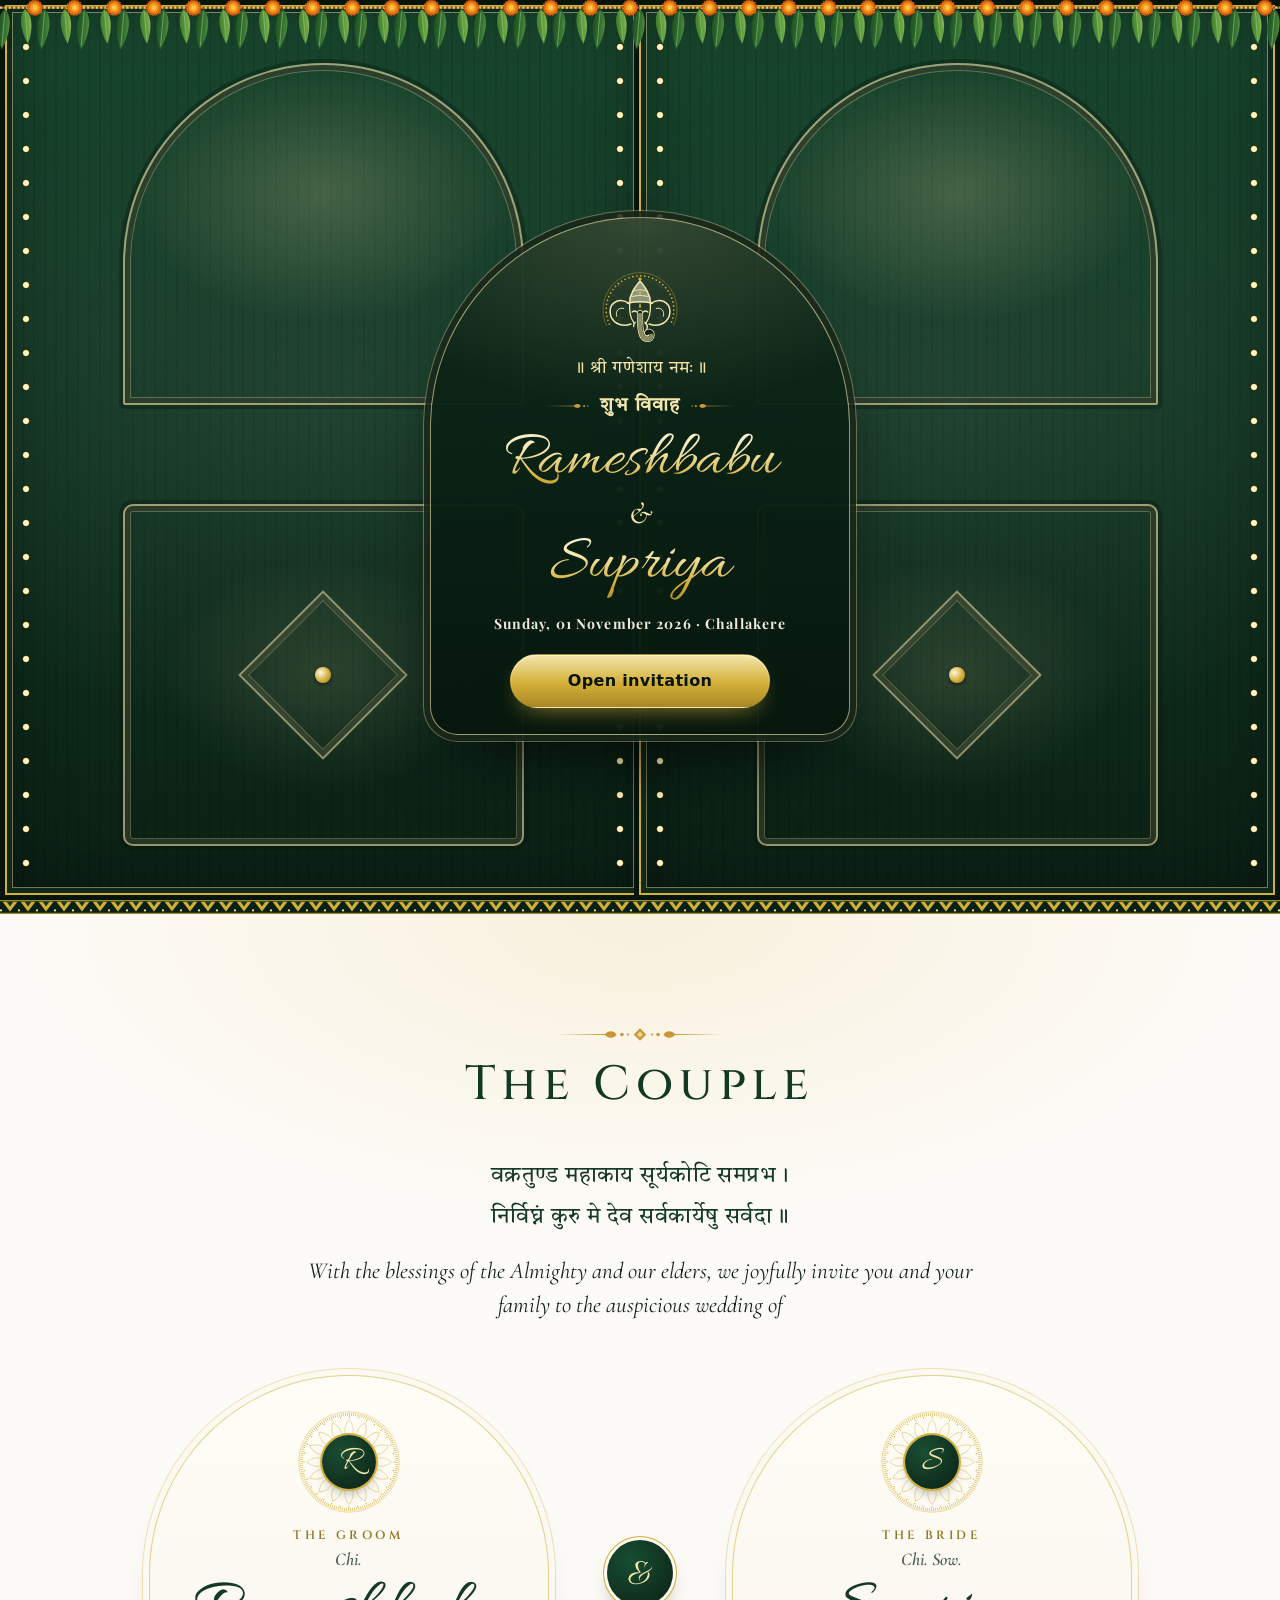
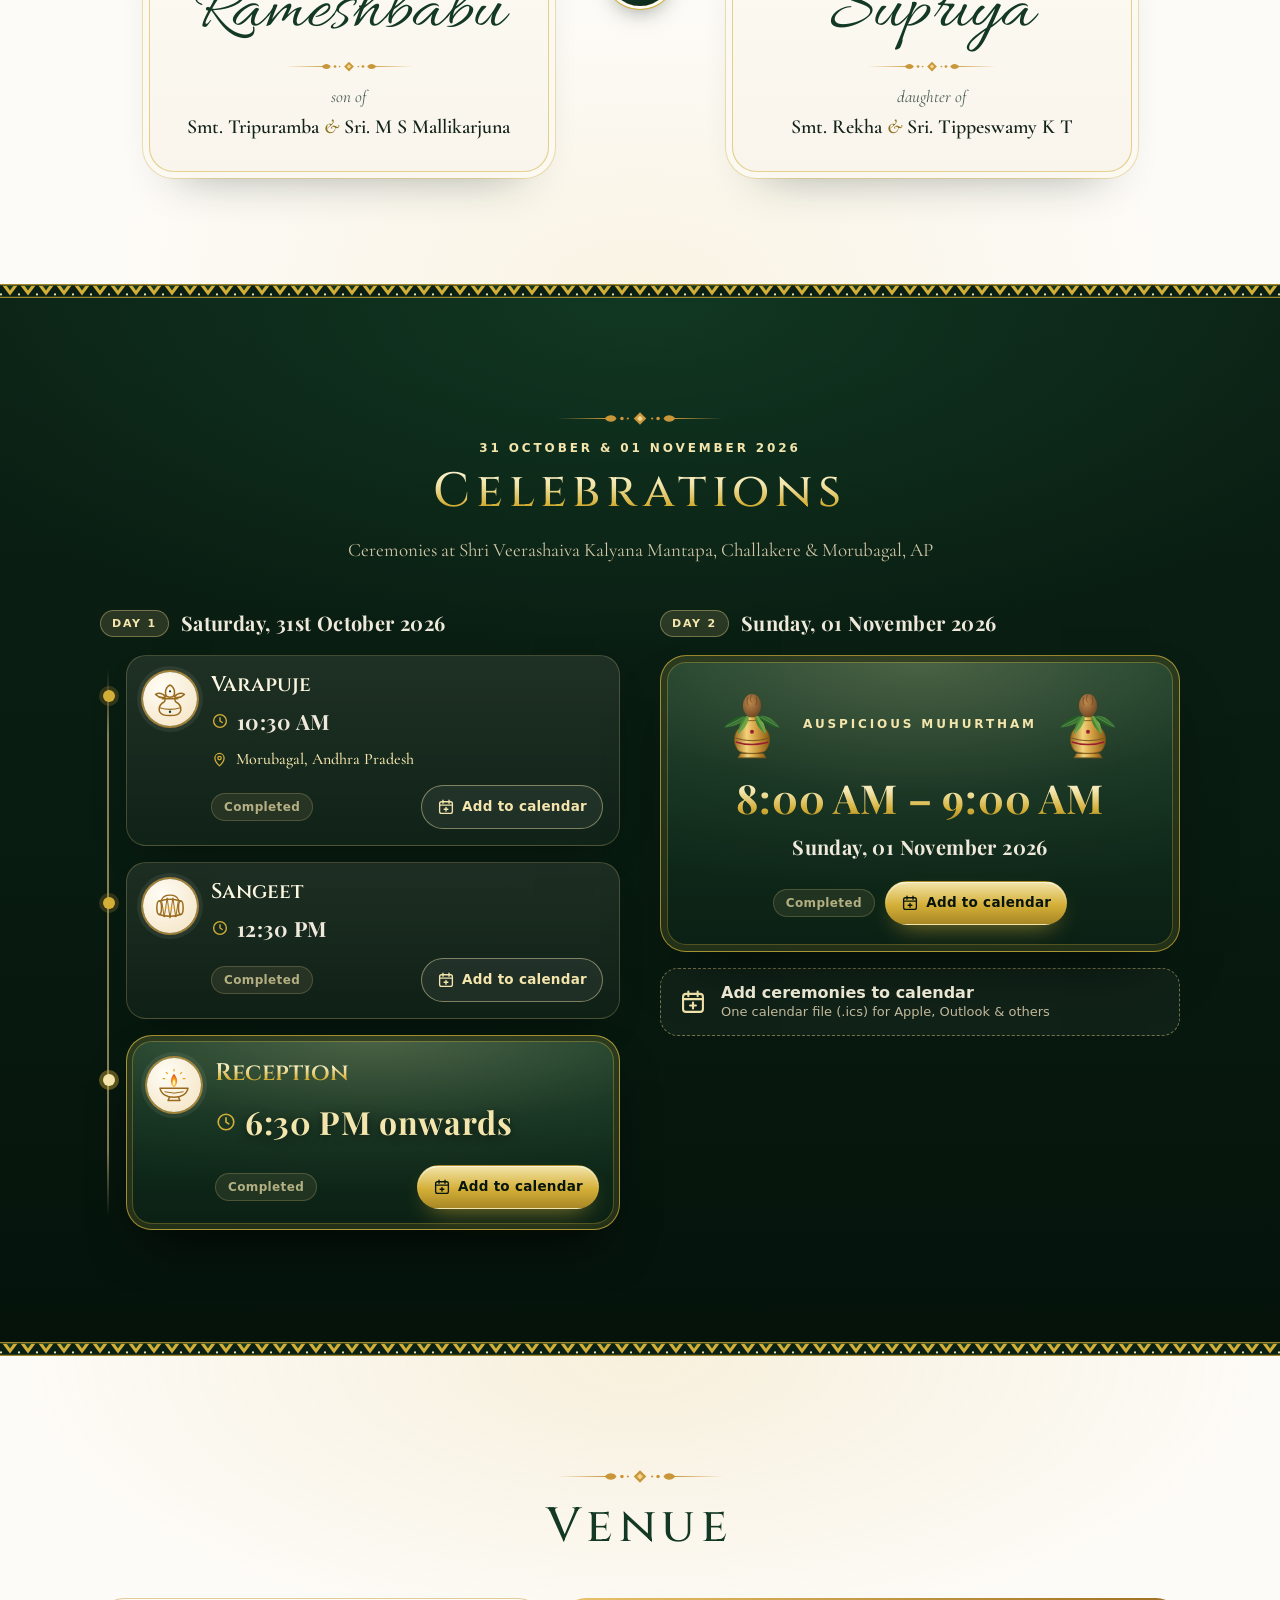
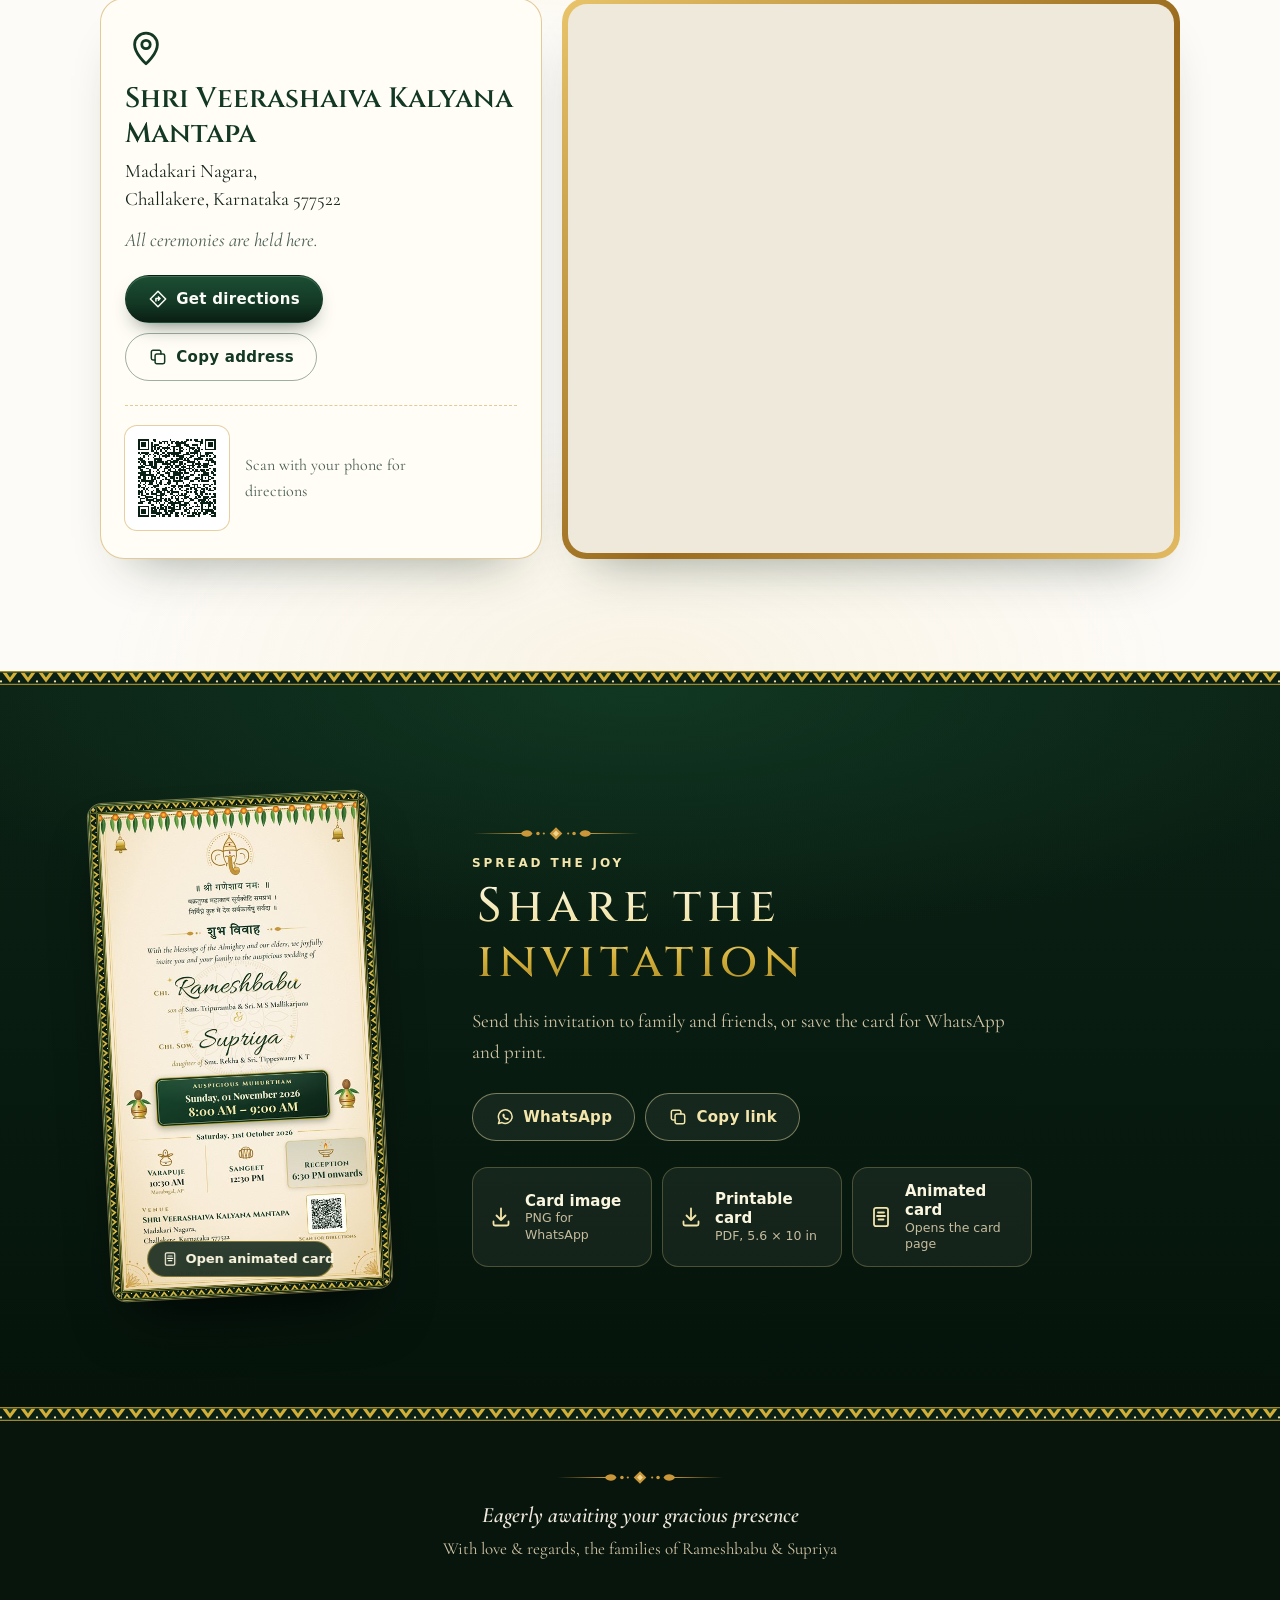
==== commit 9104d8b5: "Highlight Reception timing card and upgrade numerals to Playfair Display Bold" ====
--- a/index.html
+++ b/index.html
@@ -18,7 +18,7 @@
 <link rel="icon" href="assets/favicon.svg" type="image/svg+xml">
 <link rel="preconnect" href="https://fonts.googleapis.com">
 <link rel="preconnect" href="https://fonts.gstatic.com" crossorigin>
-<link rel="stylesheet" href="https://fonts.googleapis.com/css2?family=Allura&amp;family=Cinzel:wght@500;600;700&amp;family=Cormorant+Garamond:ital,wght@0,500;0,600;0,700;1,500;1,600&amp;family=Noto+Serif+Devanagari:wght@400;600;700&amp;family=Parisienne&amp;family=Playfair+Display:ital,wght@1,600&amp;family=Tiro+Devanagari+Sanskrit:ital@0;1&amp;display=swap">
+<link rel="stylesheet" href="https://fonts.googleapis.com/css2?family=Allura&amp;family=Cinzel:wght@500;600;700&amp;family=Cormorant+Garamond:ital,wght@0,500;0,600;0,700;1,500;1,600&amp;family=Noto+Serif+Devanagari:wght@400;600;700&amp;family=Parisienne&amp;family=Playfair+Display:ital,wght@0,600;0,700;1,600;1,700&amp;family=Tiro+Devanagari+Sanskrit:ital@0;1&amp;display=swap">
 <link rel="stylesheet" href="assets/app.css">
 <script>
 (function (html) {
@@ -589,7 +589,7 @@
               </div>
             </li>
 
-            <li class="event" data-start="2026-10-31T18:30:00+05:30" data-reveal style="--delay: .12s">
+            <li class="event event-reception" data-start="2026-10-31T18:30:00+05:30" data-reveal style="--delay: .12s">
               <div class="event-medal" aria-hidden="true">
                 <svg viewBox="0 0 40 40" focusable="false">
                   <g class="flame">
@@ -605,12 +605,12 @@
                 </svg>
               </div>
               <div class="event-main">
-                <h4 class="event-name">Reception</h4>
+                <h4 class="event-name gold-text">Reception</h4>
                 <p class="event-time"><svg class="i" aria-hidden="true" focusable="false"><use href="#i-clock"/></svg><span><time datetime="2026-10-31T18:30+05:30">6:30 PM</time> onwards</span></p>
                 <div class="event-foot">
                   <span class="chip" data-status></span>
                   <details class="cal">
-                    <summary class="btn btn-ghost btn-sm"><svg class="i" aria-hidden="true" focusable="false"><use href="#i-cal-plus"/></svg>Add to calendar</summary>
+                    <summary class="btn btn-gold btn-sm"><svg class="i" aria-hidden="true" focusable="false"><use href="#i-cal-plus"/></svg>Add to calendar</summary>
                     <div class="cal-menu">
                       <a href="https://calendar.google.com/calendar/render?action=TEMPLATE&amp;text=Reception%20-%20Rameshbabu%20%26%20Supriya%27s%20wedding&amp;dates=20261031T183000/20261031T220000&amp;ctz=Asia/Kolkata&amp;location=Shri%20Veerashaiva%20Kalyana%20Mantapa%2C%20Madakari%20Nagara%2C%20Challakere%2C%20Karnataka%20577522&amp;details=Reception%20for%20the%20wedding%20of%20Chi.%20Rameshbabu%20and%20Chi.%20Sow.%20Supriya.%0ADirections%3A%20https%3A//www.google.com/maps/search/%3Fapi%3D1%26query%3DShri%2BVeerashaiva%2BKalyana%2BMantapa%2BMadakari%2BNagara%2BChallakere" target="_blank" rel="noopener"><svg class="i" aria-hidden="true" focusable="false"><use href="#i-external"/></svg>Google Calendar</a>
                       <a href="calendar/reception.ics" download><svg class="i" aria-hidden="true" focusable="false"><use href="#i-file"/></svg>Apple, Outlook &amp; others (.ics)</a>
--- a/assets/app.css
+++ b/assets/app.css
@@ -17,6 +17,7 @@
   --f-script: "Allura", "Parisienne", "Playfair Display", cursive;
   --f-display: "Cinzel", "Marcellus", Georgia, serif;
   --f-serif: "Cormorant Garamond", Georgia, serif;
+  --f-num: "Playfair Display", Georgia, serif;
   --f-kn: "Tiro Kannada", "Noto Serif Kannada", "Nirmala UI", serif;
   --f-deva: "Tiro Devanagari Sanskrit", "Noto Serif Devanagari", "Noto Sans Devanagari", serif;
   --f-ui: system-ui, -apple-system, "Segoe UI", Roboto, sans-serif;
@@ -241,7 +242,7 @@
 .intro-names .amp { font: italic 500 .48em/1 var(--f-serif); color: var(--gold-light); margin: -.12em 0 -.04em; }
 .intro-date {
   margin-bottom: 20px;
-  font: 600 13px/1.5 var(--f-display); letter-spacing: .1em; color: var(--sandal);
+  font: 700 14px/1.5 var(--f-num); letter-spacing: .08em; color: var(--sandal);
 }
 @media (max-width: 520px) {
   .intro-sep { display: none; }
@@ -348,7 +349,7 @@
 .hero-names > .gold-text { display: inline-block; padding: .06em .22em .14em; }
 .hero-names .amp { font-size: .52em; padding: 0 .3em; margin: -.16em 0 -.1em; }
 .hero-names .sparkle { position: absolute; width: 16px; height: 16px; color: #F6DE9A; }
-.hero-date { font: 600 clamp(15px, 4vw, 20px)/1.4 var(--f-display); letter-spacing: .08em; color: var(--sandal); }
+.hero-date { font-family: var(--f-num); font-weight: 700; font-size: clamp(16px, 4vw, 22px); line-height: 1.4; letter-spacing: .06em; color: var(--sandal); }
 .hero-venue { margin-top: 2px; font-style: italic; font-size: clamp(16px, 4.3vw, 20px); color: rgba(243, 226, 191, .85); }
 
 @media (min-width: 900px) {
@@ -370,7 +371,7 @@
   -webkit-backdrop-filter: blur(8px);
   backdrop-filter: blur(8px);
 }
-.tile-num { display: block; font: 700 28px/1.1 var(--f-display); color: var(--gold-pale); font-variant-numeric: tabular-nums; }
+.tile-num { display: block; font-family: var(--f-num); font-weight: 700; font-size: 30px; line-height: 1.1; color: var(--gold-pale); font-variant-numeric: tabular-nums; letter-spacing: .02em; }
 .tile-label { display: block; margin-top: 4px; font: 600 10px/1 var(--f-ui); letter-spacing: .16em; text-transform: uppercase; color: rgba(243, 226, 191, .75); }
 .countdown-done { font: italic 600 clamp(20px, 5vw, 26px)/1.3 var(--f-serif); color: var(--gold-light); }
 .countdown.is-over .countdown-label, .countdown.is-over .countdown-tiles { display: none; }
@@ -483,7 +484,7 @@
 .day-title {
   display: flex; flex-wrap: wrap; align-items: center; gap: 8px 12px;
   margin-bottom: 18px;
-  font: 600 18px/1.3 var(--f-display); letter-spacing: .03em; color: var(--sandal);
+  font-family: var(--f-num); font-weight: 700; font-size: 20px; line-height: 1.3; letter-spacing: .02em; color: var(--sandal);
 }
 .day-badge {
   padding: 7px 11px; border-radius: 999px;
@@ -520,7 +521,7 @@
 .event-main { flex: 1; min-width: 0; }
 .event-name { display: flex; flex-wrap: wrap; align-items: baseline; gap: 2px 10px; font: 600 21px/1.25 var(--f-display); color: var(--gold-pale); }
 .event-kn { font: 400 16px/1.4 var(--f-kn); color: var(--gold-light); }
-.event-time { display: flex; align-items: center; gap: 8px; margin: 6px 0 12px; font-weight: 600; font-size: 20px; color: var(--sandal); }
+.event-time { display: flex; align-items: center; gap: 8px; margin: 6px 0 12px; font-family: var(--f-num); font-weight: 700; font-size: 21px; color: var(--sandal); letter-spacing: .02em; }
 .event-time .i { width: 18px; height: 18px; color: var(--gold); }
 .event-loc { display: flex; align-items: center; gap: 8px; margin: -4px 0 12px; font-weight: 500; font-size: 16px; color: var(--gold-light); }
 .event-loc .i { width: 17px; height: 17px; color: var(--gold); flex: none; }
@@ -528,6 +529,44 @@
 /* From 480px even the longest chip shares a line with Add to calendar; the button keeps to the right, under its menu, also with no chip */
 @media (min-width: 480px) {
   .event .cal { margin-left: auto; }
+}
+
+/* Featured / Highlighted Reception Card matching Day 2 Muhurtham card */
+.event.event-reception {
+  position: relative;
+  padding: 22px 20px 20px;
+  border: 1px solid rgba(212, 175, 55, .75);
+  border-radius: 26px;
+  background:
+    radial-gradient(110% 80% at 50% 0%, rgba(243, 229, 171, .25), rgba(243, 229, 171, .05) 60%, transparent),
+    linear-gradient(180deg, #133824, #0B2014);
+  box-shadow:
+    inset 0 0 0 5px rgba(11, 32, 20, .65),
+    inset 0 0 0 6px rgba(212, 175, 55, .35),
+    0 26px 54px -22px rgba(0, 0, 0, .85);
+}
+.event.event-reception::before {
+  top: 38px;
+  background: var(--gold-light);
+  box-shadow: 0 0 0 4px rgba(212, 175, 55, .4);
+}
+.event.event-reception .event-name {
+  font-size: 24px;
+  color: var(--gold-pale);
+}
+.event.event-reception .event-time {
+  font-family: var(--f-num);
+  font-weight: 700;
+  font-size: clamp(24px, 5.2vw, 32px);
+  color: var(--gold-light);
+  margin: 8px 0 16px;
+  letter-spacing: .02em;
+  text-shadow: 0 2px 10px rgba(0, 0, 0, .5);
+}
+.event.event-reception .event-time .i {
+  width: 22px;
+  height: 22px;
+  color: var(--gold);
 }
 
 .chip {
@@ -574,8 +613,8 @@
 .muhurtham .kalasha { flex: none; width: 46px; height: 62px; overflow: visible; }
 .muhurtham-label { display: flex; flex-direction: column; gap: 2px; font: 700 12px/1.3 var(--f-ui); letter-spacing: .24em; text-transform: uppercase; color: var(--gold-light); }
 .muhurtham-label .kn { font: 400 19px/1.4 var(--f-kn); letter-spacing: 0; text-transform: none; }
-.muhurtham-time { padding: 0 .1em .05em; font: 700 clamp(22px, 6.2vw, 38px)/1.2 var(--f-display); letter-spacing: .02em; }
-.muhurtham-date { margin: 6px 0 18px; font-size: 19px; color: var(--sandal); }
+.muhurtham-time { padding: 0 .1em .05em; font-family: var(--f-num); font-weight: 700; font-size: clamp(24px, 6.2vw, 40px); line-height: 1.2; letter-spacing: .02em; }
+.muhurtham-date { margin: 6px 0 18px; font-family: var(--f-num); font-weight: 700; font-size: 20px; color: var(--sandal); letter-spacing: .02em; }
 .muhurtham .event-foot { justify-content: center; }
 @media (min-width: 600px) {
   .muhurtham { padding: 30px 28px 26px; }
@@ -793,12 +832,13 @@
 .person:nth-child(3) .person-medal svg { animation-direction: reverse; }
 .couple-amp::before { animation: halo-ring 2.8s ease-out infinite; }
 .timeline::after { animation: travel 4.5s ease-in-out infinite; }
-.event::after { animation: ripple 2.8s ease-out infinite; }
-.event:nth-child(2)::after { animation-delay: .93s; }
-.event:nth-child(3)::after { animation-delay: 1.86s; }
+.event:not(.event-reception)::after { animation: ripple 2.8s ease-out infinite; }
+.event:nth-child(2):not(.event-reception)::after { animation-delay: .93s; }
+.event:nth-child(3):not(.event-reception)::after { animation-delay: 1.86s; }
 .event:nth-child(1) .event-medal svg { animation: float 3.2s ease-in-out infinite; }
 .event:nth-child(2) .event-medal svg { animation: beat 1.8s ease-in-out infinite; }
-.muhurtham::after { animation: glow 3.2s ease-in-out infinite; }
+.muhurtham::after,
+.event.event-reception::after { animation: glow 3.2s ease-in-out infinite; }
 .muhurtham .kalasha { --lift: -5px; animation: float 3.6s ease-in-out infinite; }
 .muhurtham .kalasha:last-child { animation-delay: -1.8s; }
 .venue-pin { animation: pin-bounce 2.8s ease-in-out infinite; }
@@ -817,12 +857,13 @@
   background: radial-gradient(closest-side, #FFF3C4, rgba(240, 200, 110, .8) 45%, rgba(240, 200, 110, 0)) top / 8px 56px no-repeat;
   opacity: 0; pointer-events: none;
 }
-.event::after {
+.event:not(.event-reception)::after {
   content: ""; position: absolute; left: -24px; top: 34px;
   width: 12px; height: 12px; border-radius: 50%;
   border: 1.5px solid var(--gold-light); opacity: 0; pointer-events: none;
 }
-.muhurtham::after {
+.muhurtham::after,
+.event.event-reception::after {
   content: ""; position: absolute; inset: -1px; border-radius: inherit; pointer-events: none;
   box-shadow: 0 0 0 1px rgba(212, 175, 55, .9), 0 0 30px 2px rgba(212, 175, 55, .4);
   opacity: 0;
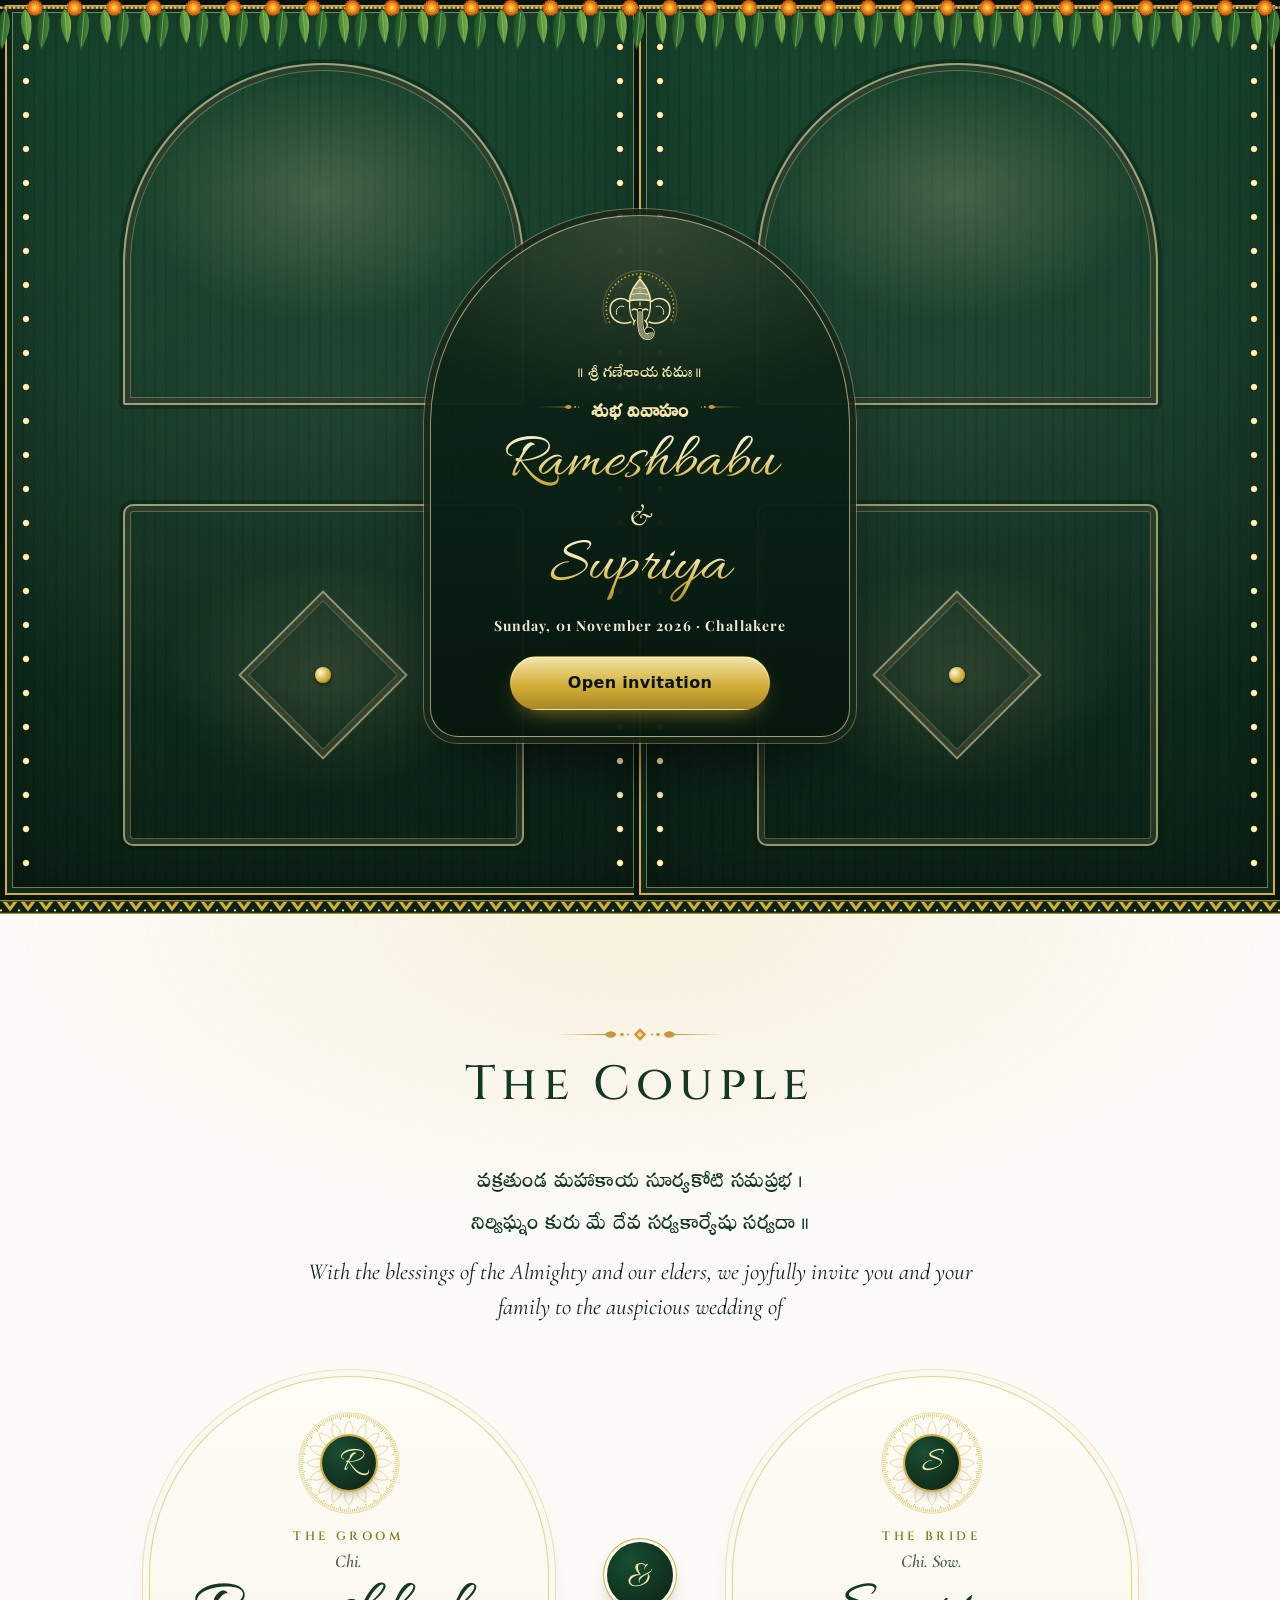
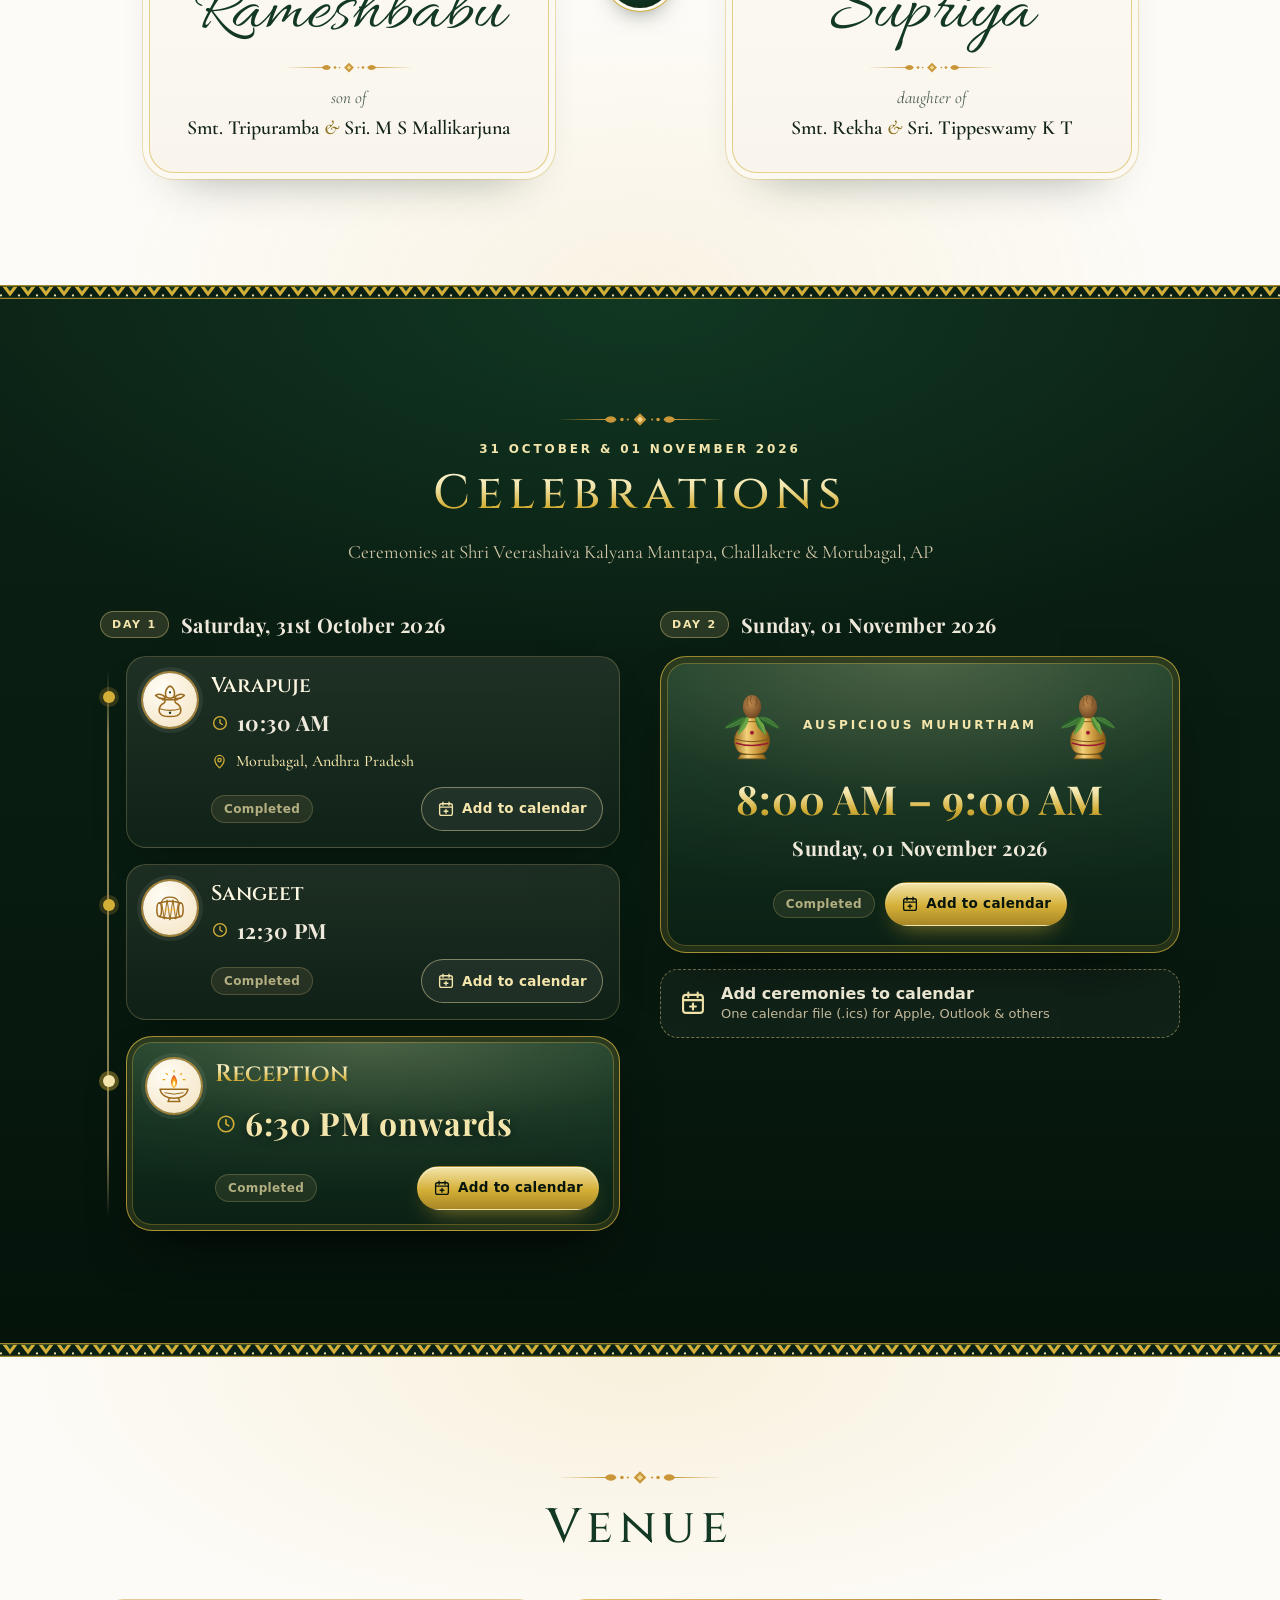
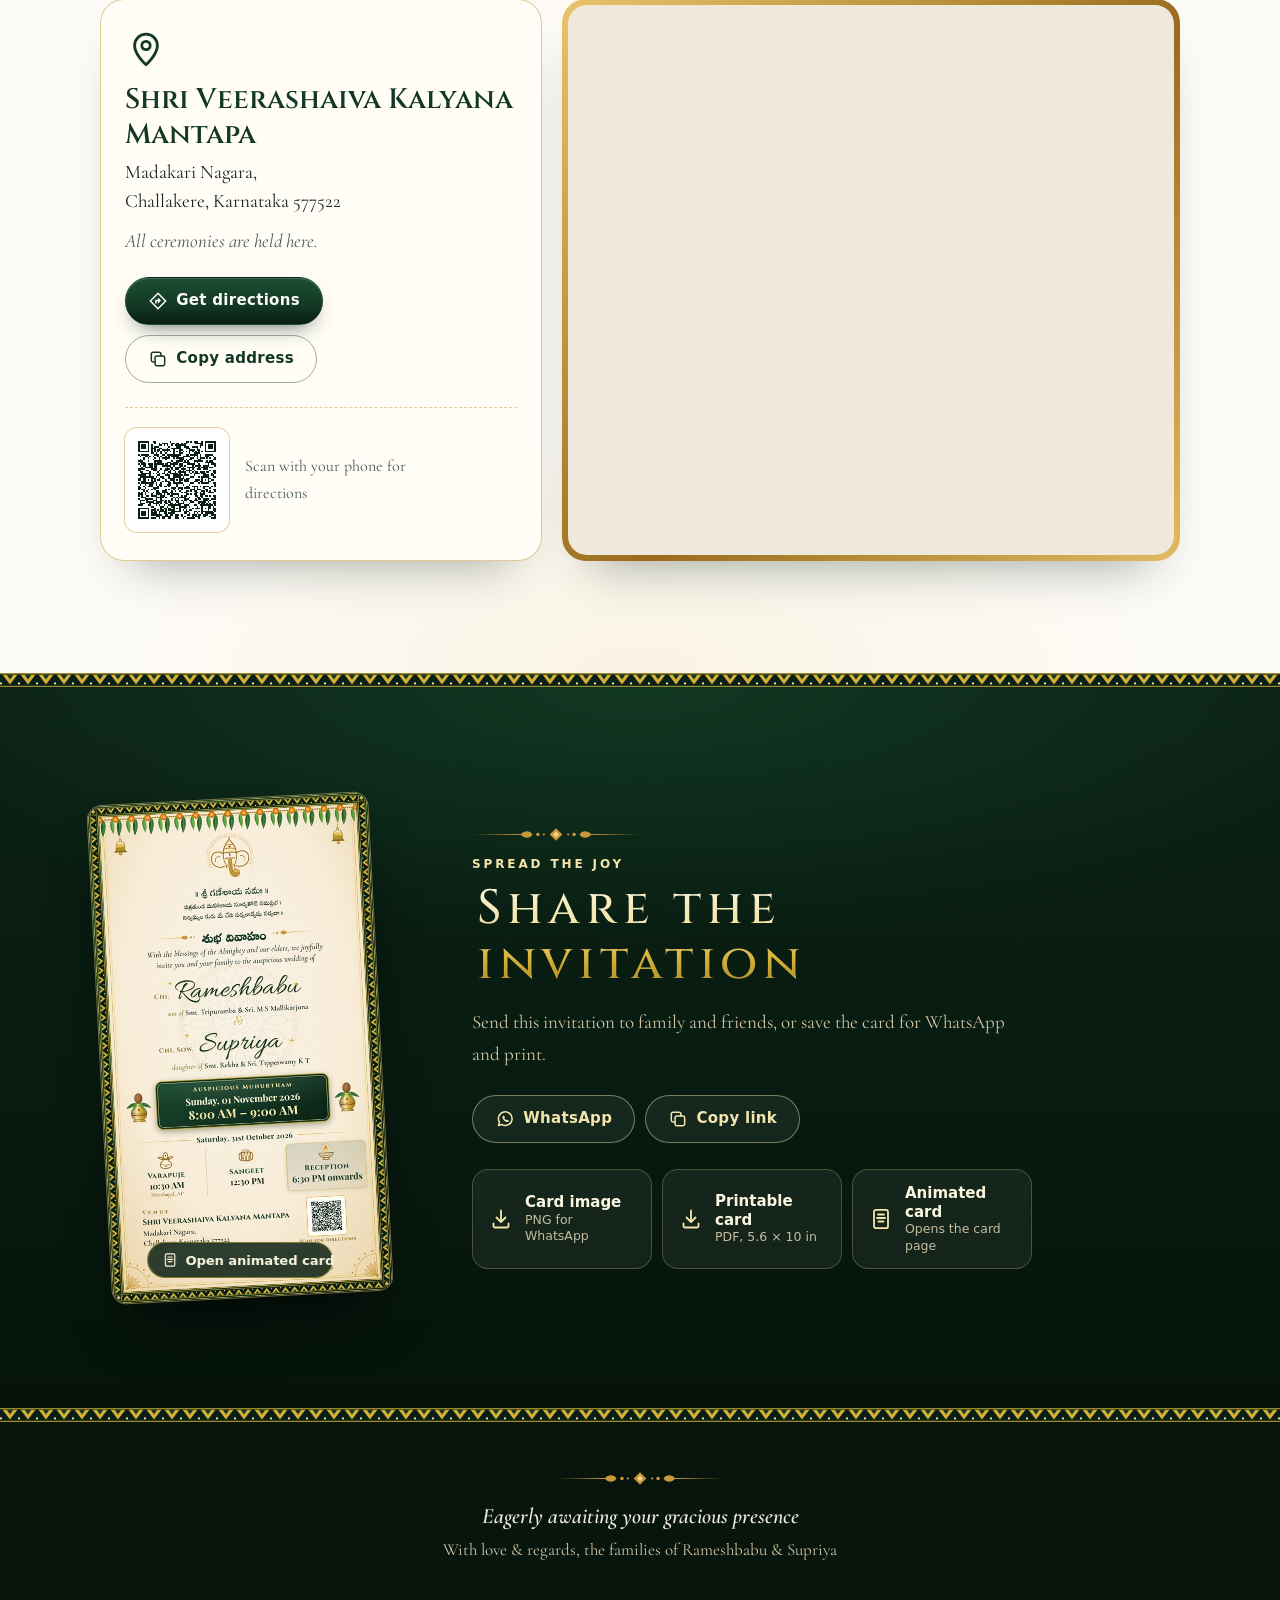
==== commit 05f07c64: "Implement multilingual script transition (Telugu -> Kannada -> Sanskrit) with traditional royal font" ====
--- a/index.html
+++ b/index.html
@@ -18,7 +18,7 @@
 <link rel="icon" href="assets/favicon.svg" type="image/svg+xml">
 <link rel="preconnect" href="https://fonts.googleapis.com">
 <link rel="preconnect" href="https://fonts.gstatic.com" crossorigin>
-<link rel="stylesheet" href="https://fonts.googleapis.com/css2?family=Allura&amp;family=Cinzel:wght@500;600;700&amp;family=Cormorant+Garamond:ital,wght@0,500;0,600;0,700;1,500;1,600&amp;family=Noto+Serif+Devanagari:wght@400;600;700&amp;family=Parisienne&amp;family=Playfair+Display:ital,wght@0,600;0,700;1,600;1,700&amp;family=Tiro+Devanagari+Sanskrit:ital@0;1&amp;display=swap">
+<link rel="stylesheet" href="https://fonts.googleapis.com/css2?family=Allura&amp;family=Cinzel:wght@500;600;700&amp;family=Cormorant+Garamond:ital,wght@0,500;0,600;0,700;1,500;1,600&amp;family=Noto+Serif+Devanagari:wght@400;600;700&amp;family=Noto+Serif+Kannada:wght@600;700&amp;family=Parisienne&amp;family=Playfair+Display:ital,wght@0,600;0,700;1,600;1,700&amp;family=Sree+Krushnadevaraya&amp;family=Tiro+Devanagari+Sanskrit:ital@0;1&amp;display=swap">
 <link rel="stylesheet" href="assets/app.css">
 <script>
 (function (html) {
@@ -322,8 +322,22 @@
   </svg>
   <div class="intro-card">
     <svg class="intro-ganesha gold-ganesha" viewBox="0 0 120 120" role="img" aria-label="Lord Ganesha"><use href="#ganesha"/></svg>
-    <p class="intro-invoke">॥ श्री गणेशाय नमः ॥</p>
-    <p class="intro-kicker"><svg aria-hidden="true" focusable="false"><use href="#flourish"/></svg><span>शुभ विवाह</span><svg class="flip" aria-hidden="true" focusable="false"><use href="#flourish"/></svg></p>
+    <p class="intro-invoke">
+      <span class="script-cycle" data-script-cycle>
+        <span class="script-item is-active" data-lang="te" lang="te">॥ శ్రీ గణేశాయ నమః ॥</span>
+        <span class="script-item" data-lang="kn" lang="kn">॥ ಶ್ರೀ ಗಣೇಶಾಯ ನಮಃ ॥</span>
+        <span class="script-item" data-lang="sa" lang="sa">॥ श्री गणेशाय नमः ॥</span>
+      </span>
+    </p>
+    <p class="intro-kicker">
+      <svg aria-hidden="true" focusable="false"><use href="#flourish"/></svg>
+      <span class="script-cycle" data-script-cycle>
+        <span class="script-item is-active" data-lang="te" lang="te">శుభ వివాహం</span>
+        <span class="script-item" data-lang="kn" lang="kn">ಶುಭ ವಿವಾಹ</span>
+        <span class="script-item" data-lang="sa" lang="sa">शुभ विवाह</span>
+      </span>
+      <svg class="flip" aria-hidden="true" focusable="false"><use href="#flourish"/></svg>
+    </p>
     <h2 class="intro-names" id="intro-title"><span class="gold-text">Rameshbabu</span> <span class="amp">&amp;</span> <span class="gold-text">Supriya</span></h2>
     <p class="intro-date" id="intro-date"><span class="nw">Sunday, 01 November 2026</span> <span class="intro-sep" aria-hidden="true">·</span> <span class="intro-city">Challakere</span></p>
     <div class="intro-actions">
@@ -446,8 +460,22 @@
 
     <div class="hero-inner">
       <svg class="hero-ganesha gold-ganesha" data-rise style="--i:0" viewBox="0 0 120 120" role="img" aria-label="Lord Ganesha"><use href="#ganesha"/></svg>
-      <p class="hero-invoke" data-rise style="--i:1">॥ श्री गणेशाय नमः ॥</p>
-      <p class="hero-title" data-rise style="--i:2"><svg aria-hidden="true" focusable="false"><use href="#flourish"/></svg><span>शुभ विवाह</span><svg class="flip" aria-hidden="true" focusable="false"><use href="#flourish"/></svg></p>
+      <p class="hero-invoke" data-rise style="--i:1">
+        <span class="script-cycle" data-script-cycle>
+          <span class="script-item is-active" data-lang="te" lang="te">॥ శ్రీ గణేశాయ నమః ॥</span>
+          <span class="script-item" data-lang="kn" lang="kn">॥ ಶ್ರೀ ಗಣೇಶಾಯ ನಮಃ ॥</span>
+          <span class="script-item" data-lang="sa" lang="sa">॥ श्री गणेशाय नमः ॥</span>
+        </span>
+      </p>
+      <p class="hero-title" data-rise style="--i:2">
+        <svg aria-hidden="true" focusable="false"><use href="#flourish"/></svg>
+        <span class="script-cycle" data-script-cycle>
+          <span class="script-item is-active" data-lang="te" lang="te">శుభ వివాహం</span>
+          <span class="script-item" data-lang="kn" lang="kn">ಶುಭ ವಿವಾಹ</span>
+          <span class="script-item" data-lang="sa" lang="sa">शुभ विवाह</span>
+        </span>
+        <svg class="flip" aria-hidden="true" focusable="false"><use href="#flourish"/></svg>
+      </p>
       <h1 class="hero-names" id="hero-title" tabindex="-1" data-rise style="--i:3">
         <span class="gold-text">Rameshbabu</span>
         <span class="amp gold-text">&amp;</span>
@@ -488,7 +516,13 @@
         <svg class="orn" aria-hidden="true" focusable="false"><use href="#orn"/></svg>
         <h2 class="section-title" id="couple-title">The Couple</h2>
       </header>
-      <p class="shloka" data-reveal>वक्रतुण्ड महाकाय सूर्यकोटि समप्रभ ।<br>निर्विघ्नं कुरु मे देव सर्वकार्येषु सर्वदा ॥</p>
+      <div class="shloka" data-reveal>
+        <span class="script-cycle is-block" data-script-cycle>
+          <span class="script-item is-active" data-lang="te" lang="te">వక్రతుండ మహాకాయ సూర్యకోటి సమప్రభ ।<br>నిర్విఘ్నం కురు మే దేవ సర్వకార్యేషు సర్వదా ॥</span>
+          <span class="script-item" data-lang="kn" lang="kn">ವಕ್ರತುಂಡ ಮಹಾಕಾಯ ಸೂರ್ಯಕೋಟಿ ಸಮಪ್ರಭ ।<br>ನಿರ್ವಿಘ್ನಂ ಕುರು ಮೇ ದೇವ ಸರ್ವಕಾರ್ಯೇಷು ಸರ್ವದಾ ॥</span>
+          <span class="script-item" data-lang="sa" lang="sa">वक्रतुण्ड महाकाय सूर्यकोटि समप्रभ ।<br>निर्विघ्नं कुरु मे देव सर्वकार्येषु सर्वदा ॥</span>
+        </span>
+      </div>
       <p class="lead" data-reveal>With the blessings of the Almighty and our elders, we joyfully invite you and your family to the auspicious wedding of</p>
 
       <div class="couple-grid">
--- a/assets/app.css
+++ b/assets/app.css
@@ -18,8 +18,10 @@
   --f-display: "Cinzel", "Marcellus", Georgia, serif;
   --f-serif: "Cormorant Garamond", Georgia, serif;
   --f-num: "Playfair Display", Georgia, serif;
-  --f-kn: "Tiro Kannada", "Noto Serif Kannada", "Nirmala UI", serif;
+  --f-kn: "Noto Serif Kannada", "Tiro Kannada", serif;
+  --f-te: "Sree Krushnadevaraya", "Suranna", serif;
   --f-deva: "Tiro Devanagari Sanskrit", "Noto Serif Devanagari", "Noto Sans Devanagari", serif;
+  --f-sa: "Tiro Devanagari Sanskrit", "Noto Serif Devanagari", "Noto Sans Devanagari", serif;
   --f-ui: system-ui, -apple-system, "Segoe UI", Roboto, sans-serif;
   --ease: cubic-bezier(.2, .7, .2, 1);
   --thorana-h: max(52px, 4.4vw);
@@ -227,12 +229,95 @@
   scrollbar-width: none;
 }
 .intro-ganesha { display: block; width: clamp(56px, 10vh, 78px); height: auto; aspect-ratio: 1; margin: 0 auto 6px; }
-.intro-invoke { font-family: var(--f-deva); font-size: 16.5px; line-height: 1.6; color: var(--gold-light); letter-spacing: .04em; }
+.intro-invoke { font-size: 16.5px; line-height: 1.6; color: var(--gold-light); letter-spacing: .04em; }
 .intro-kicker {
   display: flex; align-items: center; justify-content: center; gap: 10px;
-  margin: 8px 0 2px; font-family: var(--f-deva); font-size: 19px; font-weight: 600; color: var(--gold-light); letter-spacing: .06em;
+  margin: 8px 0 2px; font-size: 19px; font-weight: 600; color: var(--gold-light); letter-spacing: .06em;
 }
 .intro-kicker svg, .hero-title svg { width: 46px; height: 8px; flex: none; }
+
+/* Multilingual Script Transition (Zero Layout Shift via CSS Grid) */
+.script-cycle {
+  display: inline-grid;
+  grid-template-areas: "cycle-stack";
+  align-items: center;
+  justify-items: center;
+  position: relative;
+  vertical-align: middle;
+}
+.script-cycle.is-block {
+  display: grid;
+  width: 100%;
+}
+.script-item {
+  grid-area: cycle-stack;
+  opacity: 0;
+  visibility: hidden;
+  transform: translateY(6px);
+  filter: blur(3px);
+  transition:
+    opacity .95s cubic-bezier(.25, 1, .5, 1),
+    transform .95s cubic-bezier(.25, 1, .5, 1),
+    filter .95s cubic-bezier(.25, 1, .5, 1),
+    visibility .95s;
+  pointer-events: none;
+  white-space: nowrap;
+}
+.shloka .script-item {
+  white-space: normal;
+  text-align: center;
+  width: 100%;
+}
+.script-item.is-active {
+  opacity: 1;
+  visibility: visible;
+  transform: translateY(0);
+  filter: blur(0);
+  pointer-events: auto;
+  position: relative;
+  z-index: 2;
+}
+.script-item.is-leaving {
+  opacity: 0;
+  visibility: visible;
+  transform: translateY(-6px);
+  filter: blur(3px);
+  pointer-events: none;
+  z-index: 1;
+}
+
+/* Script Language Traditional Aesthetics & Fonts */
+.script-item[lang="te"] {
+  font-family: var(--f-te);
+  letter-spacing: .02em;
+}
+.script-item[lang="kn"] {
+  font-family: var(--f-kn);
+  font-weight: 700;
+  letter-spacing: .02em;
+}
+.script-item[lang="sa"] {
+  font-family: var(--f-sa);
+  letter-spacing: .03em;
+}
+
+.intro-invoke .script-item[lang="te"],
+.hero-invoke .script-item[lang="te"] { font-size: 1.05em; }
+.intro-kicker .script-item[lang="te"],
+.hero-title .script-item[lang="te"] { font-size: 1.06em; }
+.shloka .script-item[lang="te"] { font-size: 1.02em; }
+
+.intro-invoke .script-item[lang="kn"],
+.hero-invoke .script-item[lang="kn"] { font-size: 1.02em; }
+.intro-kicker .script-item[lang="kn"],
+.hero-title .script-item[lang="kn"] { font-size: 1.02em; }
+
+/* No-JS fallback */
+html:not(.js) .script-item:not(:first-child) { display: none !important; }
+html:not(.js) .script-item:first-child {
+  opacity: 1 !important; visibility: visible !important;
+  transform: none !important; filter: none !important;
+}
 .intro-names {
   display: flex; flex-direction: column; align-items: center;
   margin: 2px 0 6px;
@@ -335,10 +420,10 @@
 
 .hero-inner { position: relative; z-index: 4; width: 100%; max-width: 980px; display: flex; flex-direction: column; align-items: center; }
 .hero-ganesha { display: block; width: clamp(64px, 17vw, 92px); height: auto; aspect-ratio: 1; margin-bottom: 4px; }
-.hero-invoke { font-family: var(--f-deva); font-size: clamp(16px, 4.2vw, 21px); line-height: 1.6; color: var(--gold-light); letter-spacing: .04em; }
+.hero-invoke { font-size: clamp(16px, 4.2vw, 21px); line-height: 1.6; color: var(--gold-light); letter-spacing: .04em; }
 .hero-title {
   display: flex; align-items: center; justify-content: center; gap: 12px;
-  margin-top: 10px; font-family: var(--f-deva); font-size: clamp(20px, 5.2vw, 26px); font-weight: 600; color: var(--gold-light); letter-spacing: .06em;
+  margin-top: 10px; font-size: clamp(20px, 5.2vw, 26px); font-weight: 600; color: var(--gold-light); letter-spacing: .06em;
 }
 .hero-names {
   position: relative;
@@ -421,7 +506,6 @@
 /* ---------- Couple ---------- */
 .shloka {
   margin: 0 auto 16px; text-align: center;
-  font-family: var(--f-deva);
   font-size: clamp(16px, 4vw, 22px);
   line-height: 1.85;
   color: var(--maroon);
